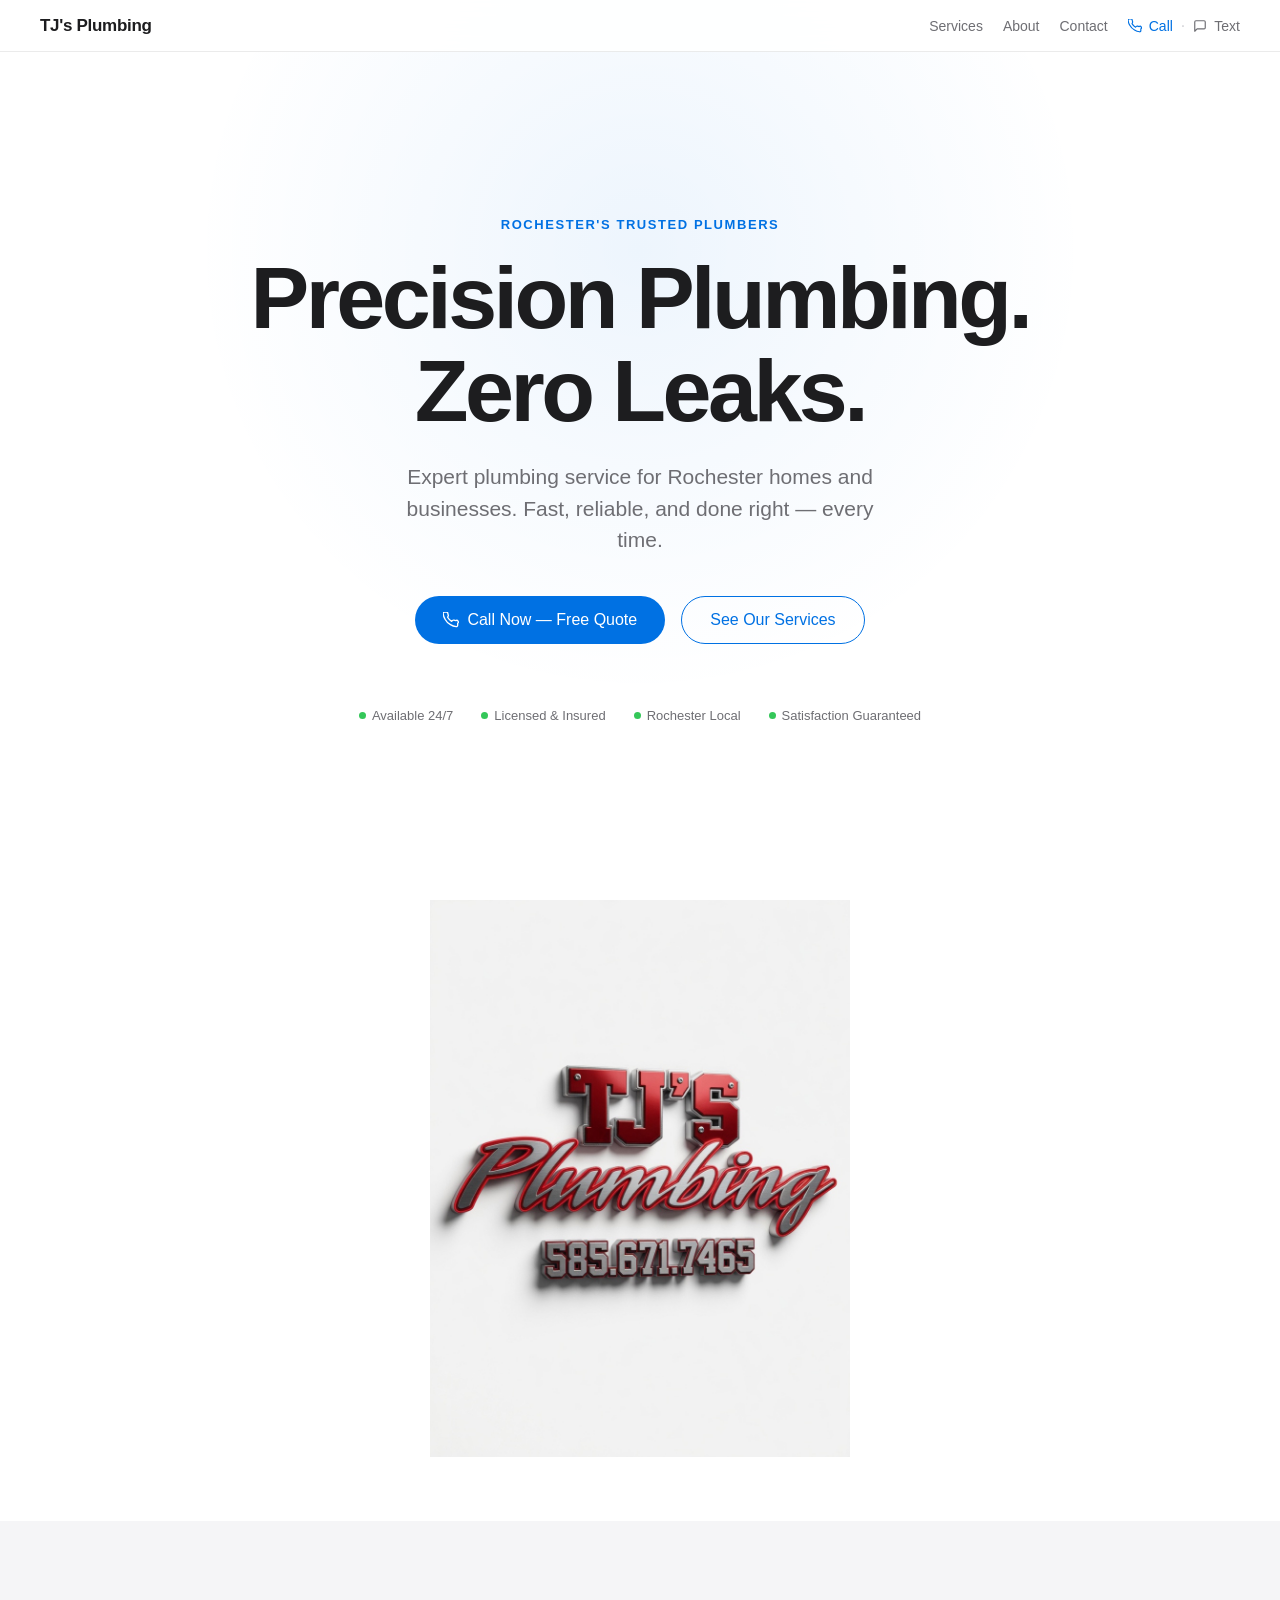
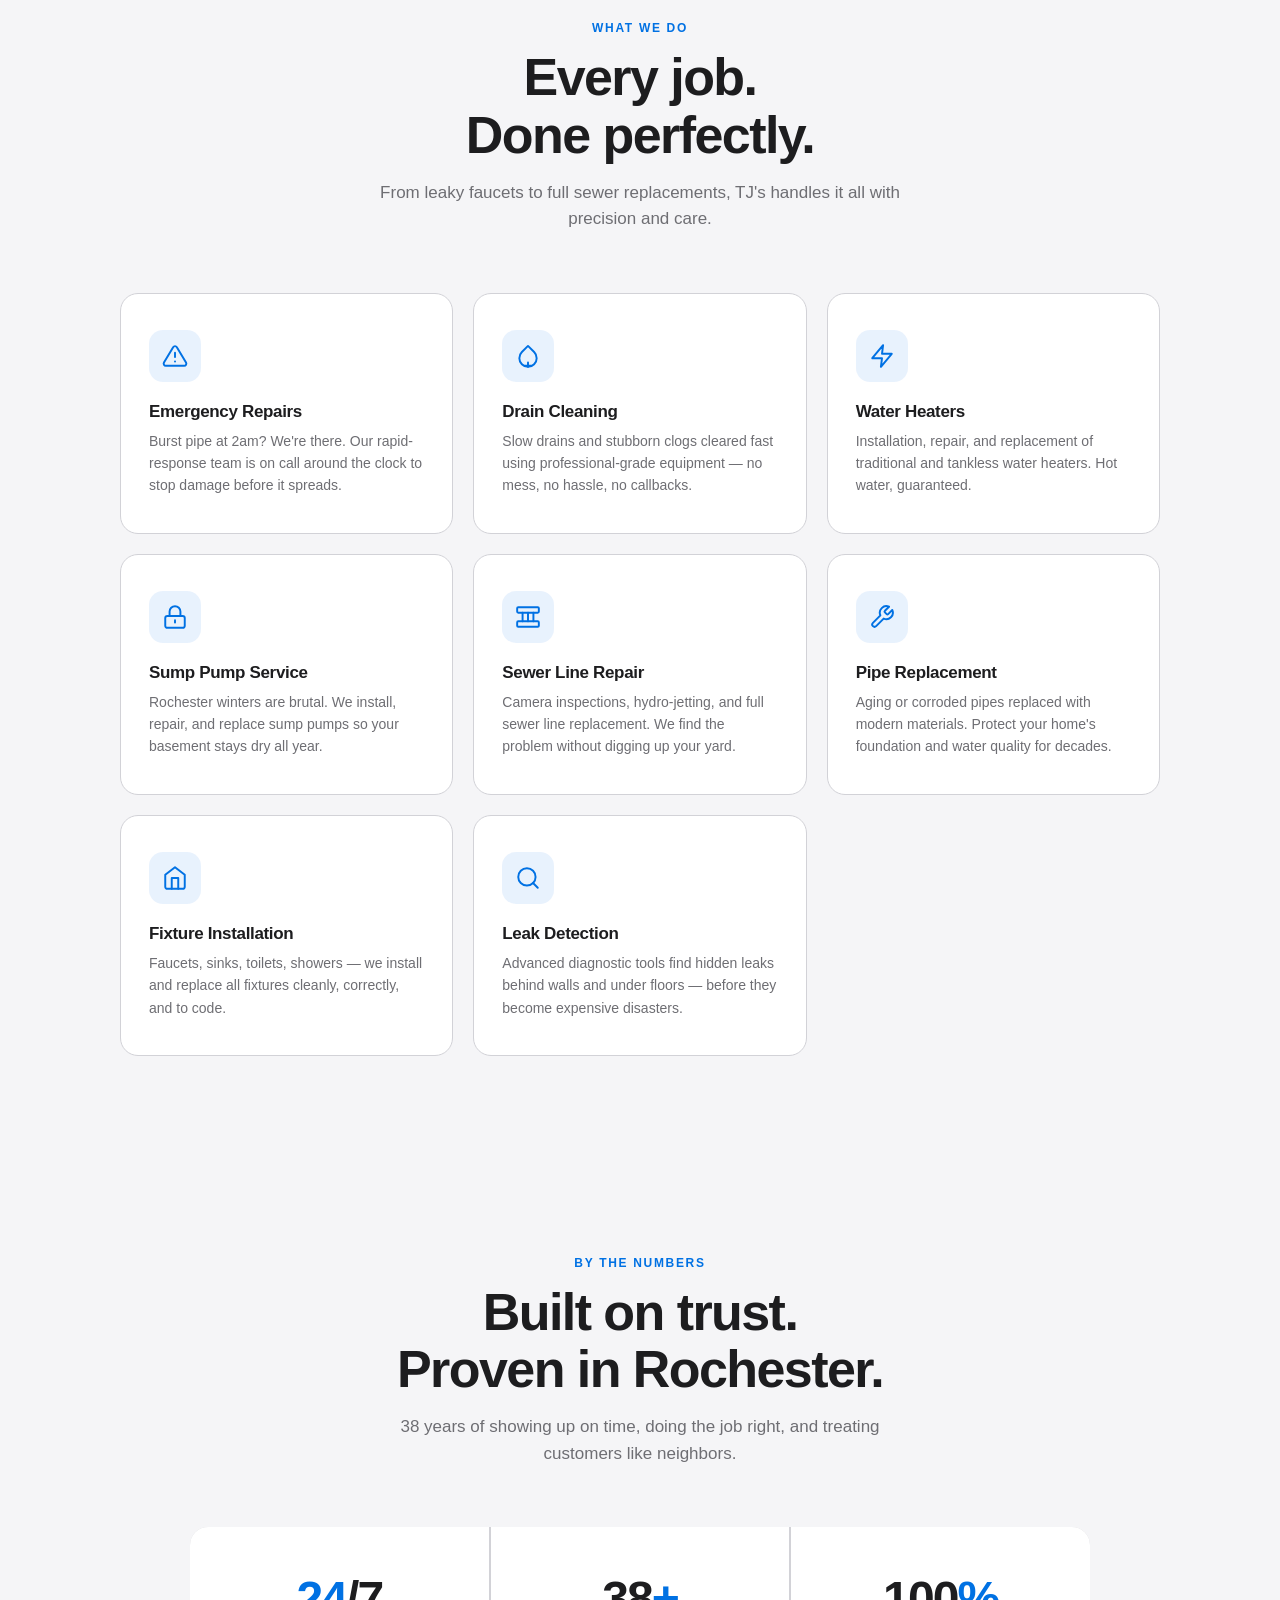
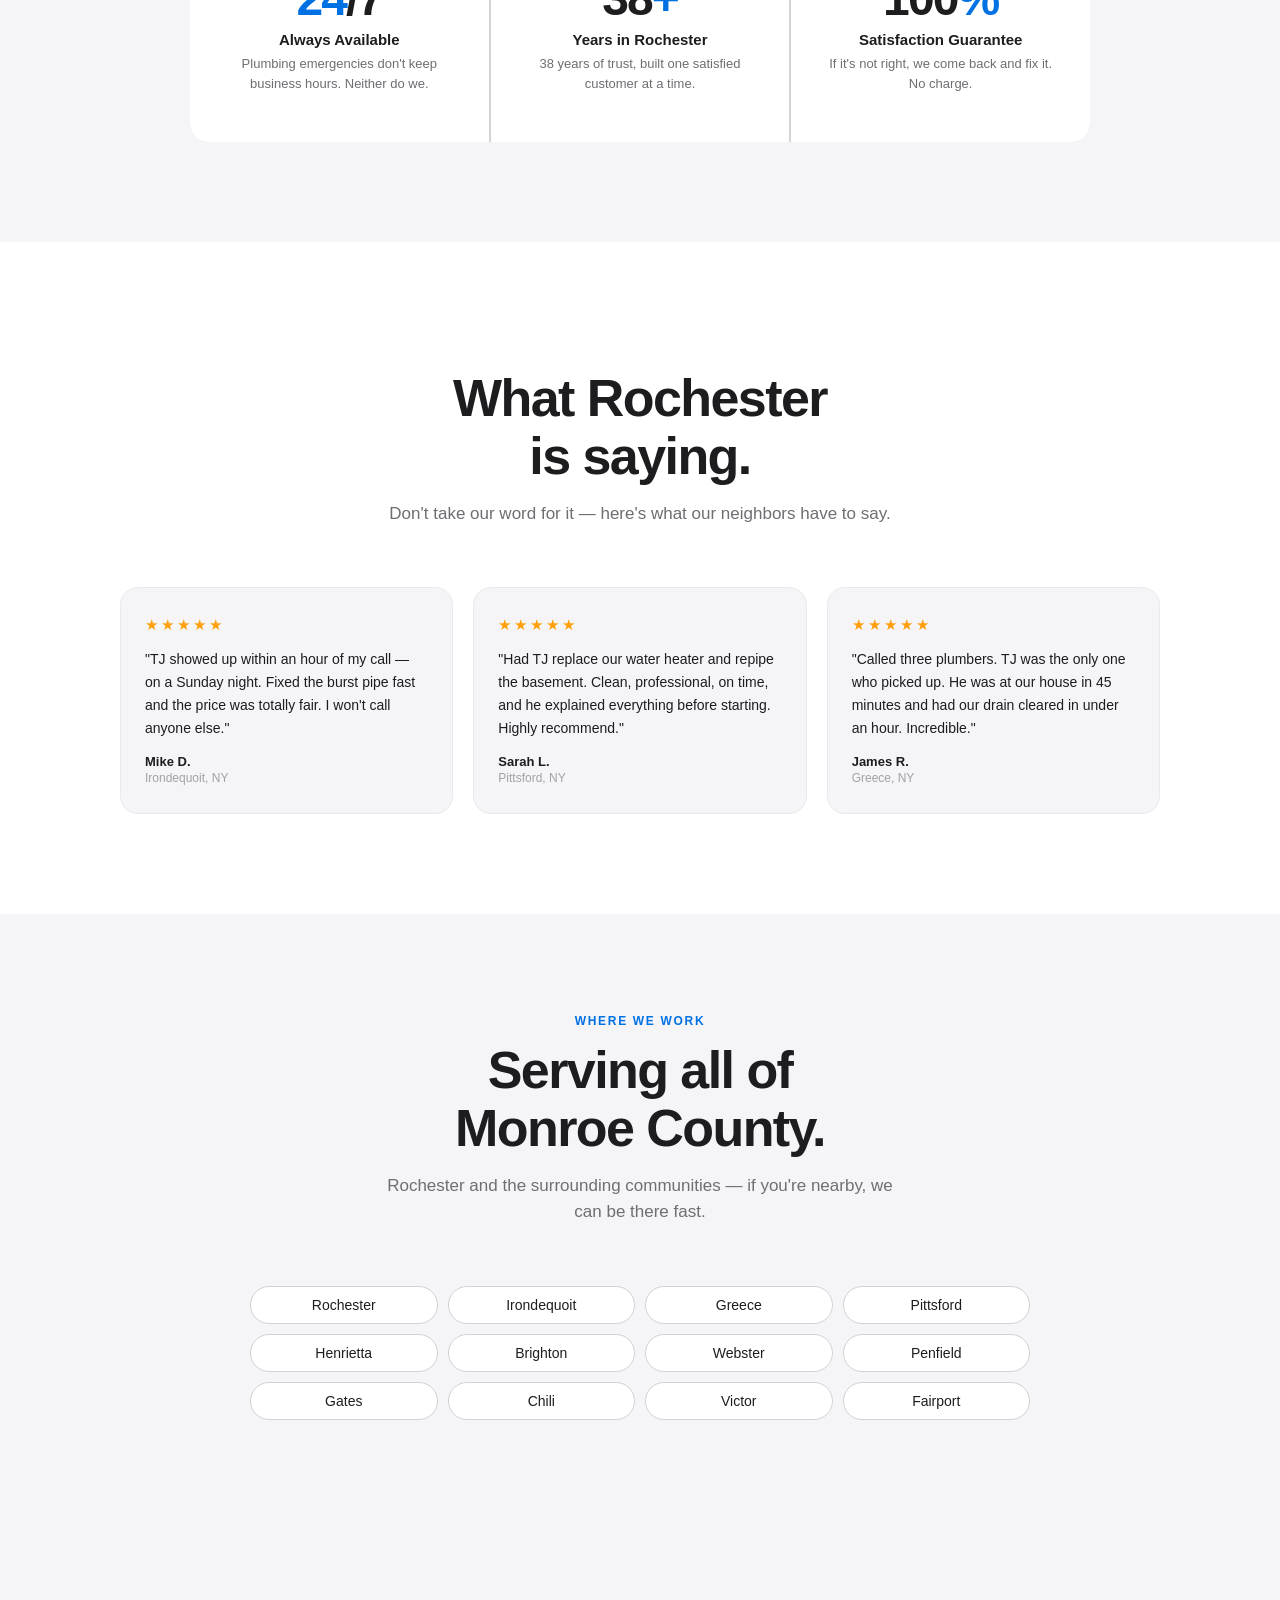
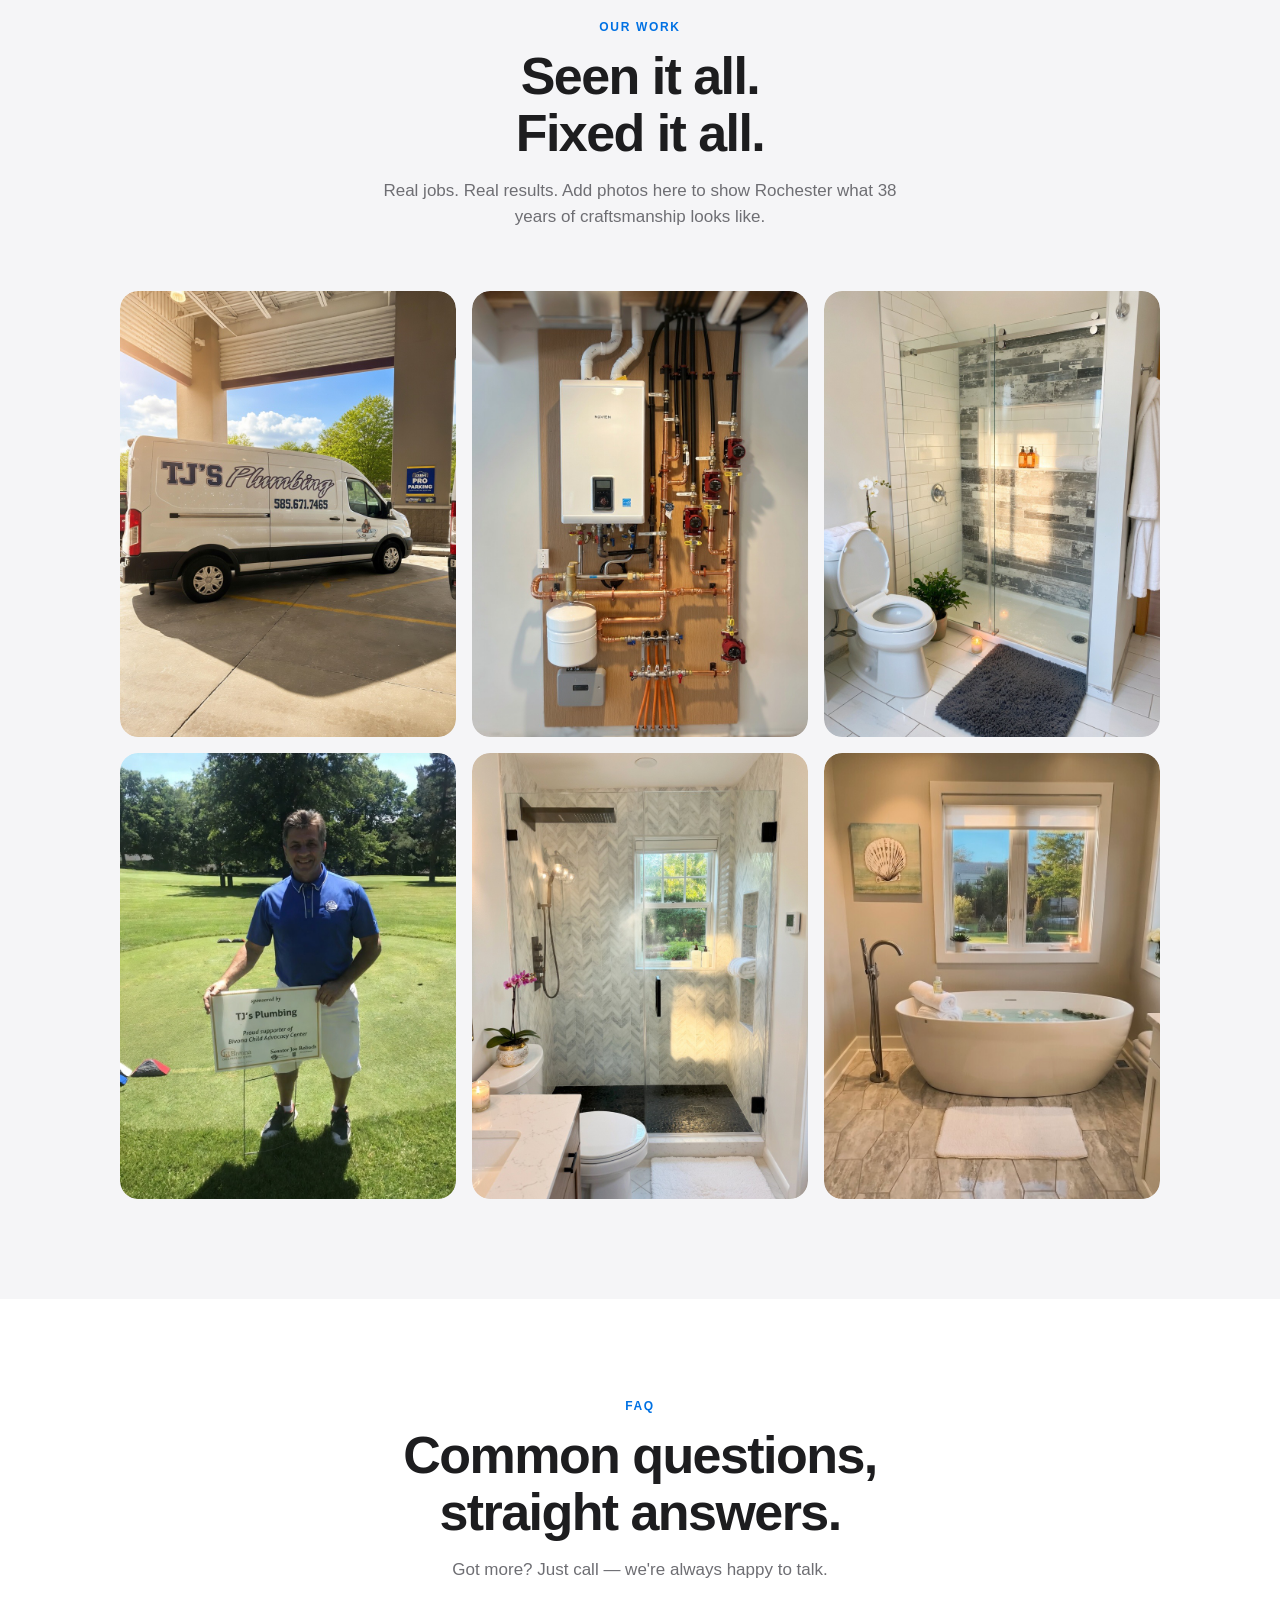
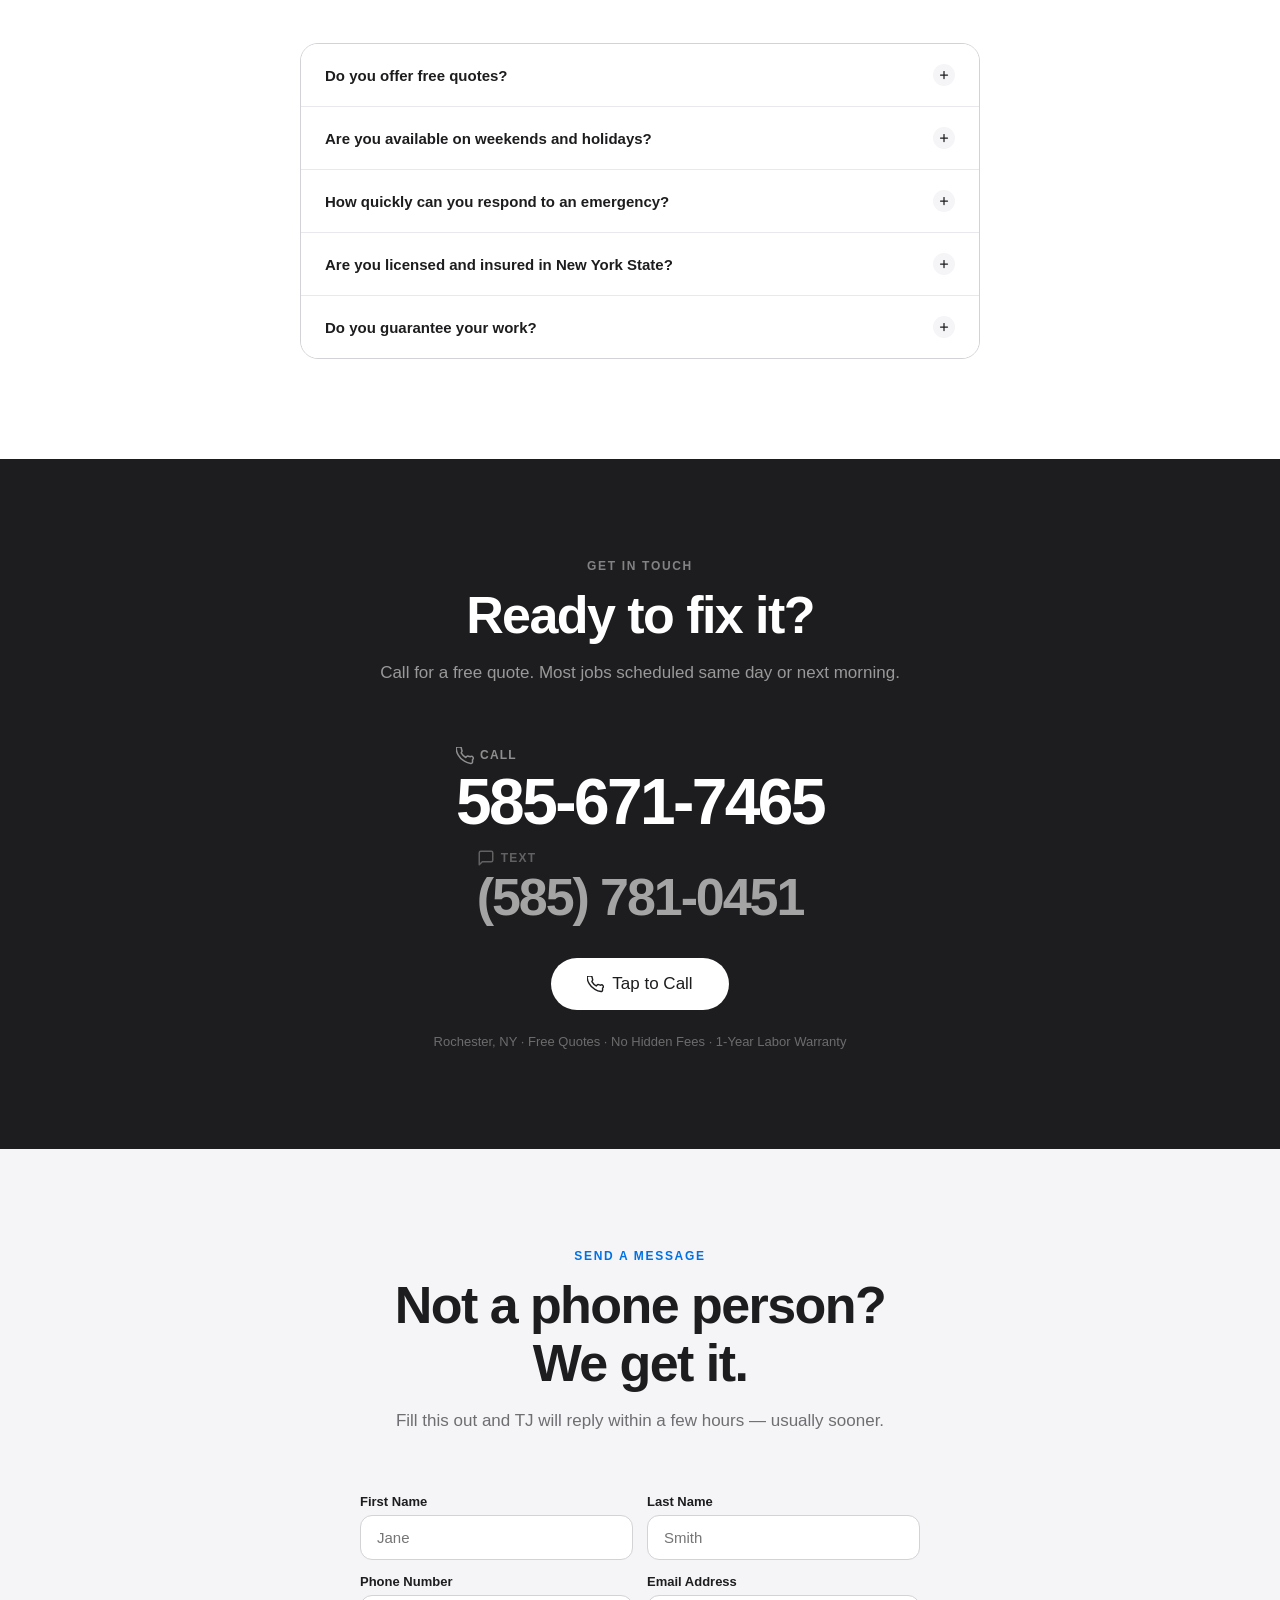
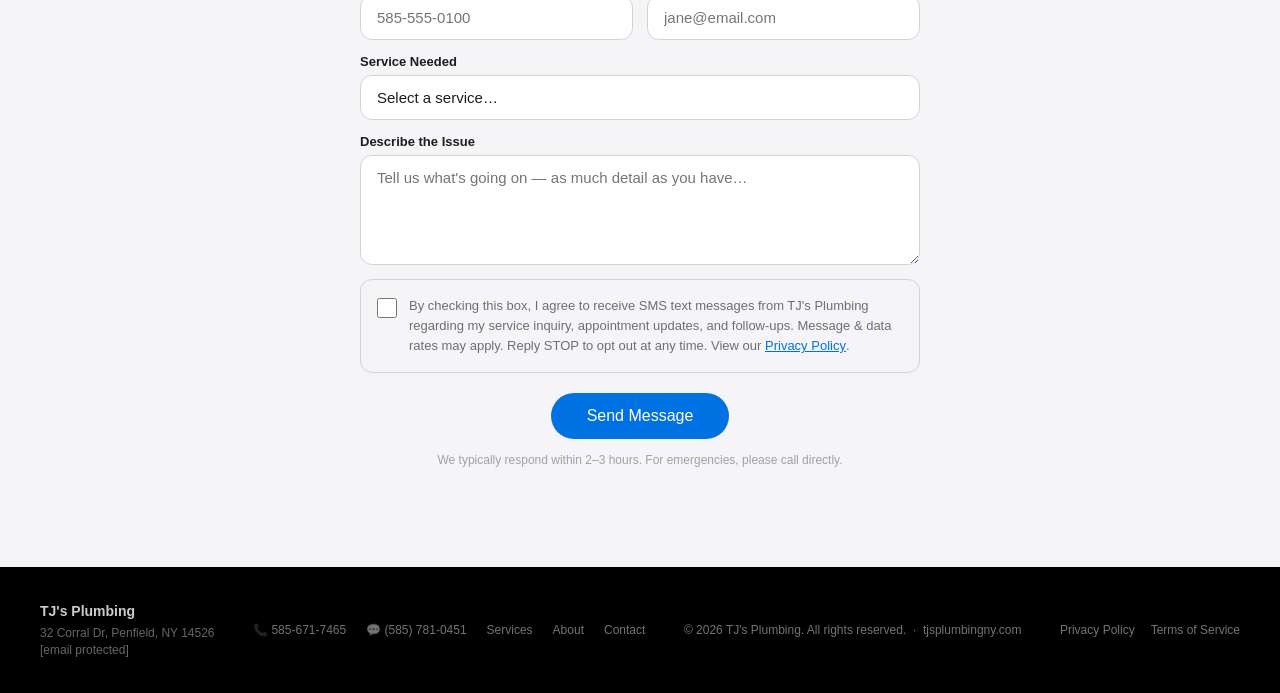
==== index.html @ 74361e55 "Add files via upload" ====
<!DOCTYPE html>
<html lang="en">
<head>
  <meta charset="UTF-8" />
  <meta name="viewport" content="width=device-width, initial-scale=1.0" />
  <meta name="description" content="TJ's Plumbing — Rochester NY's trusted local plumber. Emergency repairs, drain cleaning, water heaters, sewer lines & more. Licensed & insured. Call 585-671-7465." />
  <meta name="robots" content="index, follow" />
  <meta property="og:title" content="TJ's Plumbing — Rochester, NY" />
  <meta property="og:description" content="Rochester's trusted local plumber. 24/7 emergency service. Licensed & insured. Free quotes. Call 585-671-7465." />
  <meta property="og:url" content="https://tjsplumbingny.com" />
  <meta property="og:type" content="website" />
  <link rel="canonical" href="https://tjsplumbingny.com" />
  <meta property="og:locale" content="en_US" />
  <title>TJ's Plumbing | Rochester, NY | tjsplumbingny.com</title>
  <style>
    :root {
      --white: #ffffff;
      --off-white: #f5f5f7;
      --charcoal: #1d1d1f;
      --mid: #6e6e73;
      --light: #a1a1a6;
      --accent: #0071e3;
      --accent-hover: #0077ed;
      --green: #34c759;
      --border: #d2d2d7;
      --border-light: #e8e8ed;
      --radius: 18px;
      --radius-sm: 12px;
      --font: -apple-system, BlinkMacSystemFont, 'SF Pro Display', 'Segoe UI', sans-serif;
      --shadow-lg: 0 24px 64px rgba(0,0,0,0.13);
    }

    *, *::before, *::after { box-sizing: border-box; margin: 0; padding: 0; }
    html { scroll-behavior: smooth; }
    body {
      font-family: var(--font);
      background: var(--white);
      color: var(--charcoal);
      -webkit-font-smoothing: antialiased;
      overflow-x: hidden;
    }
    a { color: inherit; }

    /* ── SKIP LINK ── */
    .skip-link {
      position: absolute;
      top: -100px; left: 16px;
      background: var(--accent); color: #fff;
      padding: 10px 18px; border-radius: 8px;
      font-size: 14px; font-weight: 600;
      z-index: 9999; text-decoration: none;
      transition: top 0.2s;
    }
    .skip-link:focus { top: 16px; }

    /* ── NAV ── */
    nav {
      position: fixed; top: 0; left: 0; right: 0; z-index: 100;
      display: flex; align-items: center; justify-content: space-between;
      padding: 0 40px; height: 52px;
      background: rgba(255,255,255,0.88);
      backdrop-filter: saturate(180%) blur(20px);
      -webkit-backdrop-filter: saturate(180%) blur(20px);
      border-bottom: 1px solid rgba(0,0,0,0.08);
    }
    .nav-logo { font-size: 17px; font-weight: 600; letter-spacing: -0.3px; color: var(--charcoal); text-decoration: none; }
    .nav-right { display: flex; align-items: center; gap: 20px; }
    .nav-link { font-size: 14px; color: var(--mid); text-decoration: none; transition: color 0.2s; }
    .nav-link:hover { color: var(--charcoal); }
    .nav-cta { display: inline-flex; align-items: center; gap: 7px; font-size: 14px; font-weight: 500; color: var(--accent); text-decoration: none; transition: opacity 0.2s; }
    .nav-cta:hover { opacity: 0.75; }
    .nav-cta svg { width: 14px; height: 14px; flex-shrink: 0; }
    .nav-phones { display: flex; align-items: center; gap: 8px; }
    .nav-divider { color: var(--border); font-size: 16px; }
    .nav-sms { color: var(--mid); }
    .nav-sms:hover { color: var(--charcoal); opacity: 1; }

    /* ── HERO ── */
    .hero {
      min-height: 100vh;
      display: flex; flex-direction: column; align-items: center; justify-content: center;
      text-align: center; padding: 120px 24px 80px;
      background: #ffffff; position: relative; overflow: hidden;
    }
    .hero::before {
      content: ''; position: absolute; top: -200px; left: 50%;
      transform: translateX(-50%); width: 900px; height: 900px;
      background: radial-gradient(ellipse at center, rgba(0,113,227,0.07) 0%, transparent 70%);
      pointer-events: none; z-index: 0;
    }
    .hero > * { position: relative; z-index: 1; }
    .hero-eyebrow {
      font-size: 13px; font-weight: 600; letter-spacing: 0.12em; text-transform: uppercase;
      color: var(--accent); margin-bottom: 20px;
      opacity: 0; transform: translateY(20px); animation: fadeUp 0.7s ease 0.1s forwards;
    }
    .hero-headline {
      font-size: clamp(44px, 7vw, 88px); font-weight: 700; line-height: 1.05;
      letter-spacing: -0.04em; color: var(--charcoal); max-width: 800px; margin-bottom: 24px;
      opacity: 0; transform: translateY(24px); animation: fadeUp 0.75s ease 0.2s forwards;
    }
    .hero-sub {
      font-size: clamp(17px, 2.2vw, 21px); font-weight: 400; color: var(--mid);
      line-height: 1.5; max-width: 480px; margin-bottom: 40px;
      opacity: 0; transform: translateY(24px); animation: fadeUp 0.75s ease 0.35s forwards;
    }
    .hero-actions {
      display: flex; gap: 16px; flex-wrap: wrap; justify-content: center;
      opacity: 0; transform: translateY(24px); animation: fadeUp 0.75s ease 0.48s forwards;
    }

    /* ── BUTTONS ── */
    .btn-primary {
      display: inline-flex; align-items: center; gap: 8px;
      padding: 14px 28px; background: var(--accent); color: #fff;
      font-size: 16px; font-weight: 500; border-radius: 980px;
      text-decoration: none; transition: background 0.2s, transform 0.15s;
    }
    .btn-primary:hover { background: var(--accent-hover); transform: scale(1.02); }
    .btn-primary:focus-visible { outline: 3px solid var(--accent); outline-offset: 3px; }
    .btn-secondary {
      display: inline-flex; align-items: center; gap: 6px;
      padding: 14px 28px; background: transparent; color: var(--accent);
      font-size: 16px; font-weight: 500; border-radius: 980px;
      border: 1.5px solid var(--accent); text-decoration: none;
      transition: background 0.2s, transform 0.15s;
    }
    .btn-secondary:hover { background: rgba(0,113,227,0.06); transform: scale(1.02); }

    .hero-badges {
      margin-top: 64px; display: flex; align-items: center; gap: 28px;
      flex-wrap: wrap; justify-content: center;
      opacity: 0; animation: fadeUp 0.75s ease 0.65s forwards;
    }
    .hero-badges span { font-size: 13px; color: var(--mid); display: inline-flex; align-items: center; gap: 6px; }
    .dot { display: inline-block; width: 7px; height: 7px; background: var(--green); border-radius: 50%; flex-shrink: 0; }

    /* ── SECTION SHARED ── */
    section { padding: 100px 24px; }
    .section-eyebrow { font-size: 12px; font-weight: 600; letter-spacing: 0.14em; text-transform: uppercase; color: var(--accent); text-align: center; margin-bottom: 14px; }
    .section-title { font-size: clamp(32px, 4.5vw, 52px); font-weight: 700; letter-spacing: -0.03em; text-align: center; color: var(--charcoal); line-height: 1.1; margin-bottom: 16px; }
    .section-sub { font-size: 17px; color: var(--mid); text-align: center; max-width: 520px; margin: 0 auto 60px; line-height: 1.55; }

    /* ── LOGO SECTION ── */
    .logo-section { background:#fff; text-align:center; padding:0 24px 60px; }
    .hero-logo { width:420px; max-width:85vw; height:auto; display:inline-block; }

    /* ── SERVICES ── */
    .services { background: var(--off-white); }
    .services-grid {
      display: grid; grid-template-columns: repeat(3, 1fr);
      gap: 20px; max-width: 1040px; margin: 0 auto;
    }
    .service-card {
      background: var(--white); border-radius: var(--radius);
      padding: 36px 28px; border: 1px solid var(--border);
      transition: box-shadow 0.3s, transform 0.3s;
    }
    .service-card:hover { box-shadow: var(--shadow-lg); transform: translateY(-4px); }
    .service-icon {
      width: 52px; height: 52px; background: rgba(0,113,227,0.09);
      border-radius: 14px; display: flex; align-items: center; justify-content: center;
      margin-bottom: 20px;
    }
    .service-icon svg { width: 26px; height: 26px; color: var(--accent); }
    .service-card h3 { font-size: 17px; font-weight: 600; letter-spacing: -0.02em; margin-bottom: 8px; color: var(--charcoal); }
    .service-card p { font-size: 14px; color: var(--mid); line-height: 1.6; }

    /* ── ABOUT ── */
    .about { background: var(--white); }
    .about-inner { max-width: 900px; margin: 0 auto; display: grid; grid-template-columns: 1fr 1fr; gap: 60px; align-items: center; }
    .about-visual {
      background: var(--off-white); border-radius: var(--radius);
      aspect-ratio: 4/3; display: flex; flex-direction: column;
      align-items: center; justify-content: center; gap: 12px;
      border: 1px solid var(--border);
    }
    .about-visual svg { width: 52px; height: 52px; color: var(--accent); opacity: 0.5; }
    .about-visual span { font-size: 13px; color: var(--light); }
    .about-text .section-title,
    .about-text .section-sub { text-align: left; }
    .about-text .section-sub { margin: 0 0 24px; }
    .about-rows { display: flex; flex-direction: column; gap: 12px; }
    .about-row { display: flex; align-items: flex-start; gap: 10px; font-size: 14px; color: var(--mid); line-height: 1.5; }
    .about-row svg { width: 16px; height: 16px; color: var(--accent); flex-shrink: 0; margin-top: 2px; }

    /* ── TRUST ── */
    .why { background: var(--off-white); }
    .trust-grid {
      display: grid; grid-template-columns: repeat(3, 1fr);
      gap: 2px; max-width: 900px; margin: 0 auto;
      background: var(--border); border-radius: var(--radius); overflow: hidden;
    }
    .trust-item { background: var(--white); padding: 48px 36px; text-align: center; transition: background 0.2s; }
    .trust-item:hover { background: rgba(0,113,227,0.03); }
    .trust-num { font-size: 48px; font-weight: 700; letter-spacing: -0.04em; color: var(--charcoal); line-height: 1; margin-bottom: 8px; }
    .trust-num em { color: var(--accent); font-style: normal; }
    .trust-label { font-size: 15px; font-weight: 600; color: var(--charcoal); margin-bottom: 6px; }
    .trust-desc { font-size: 13px; color: var(--mid); line-height: 1.55; }

    /* ── REVIEWS ── */
    .reviews { background: var(--white); }
    .reviews-grid { display: grid; grid-template-columns: repeat(3, 1fr); gap: 20px; max-width: 1040px; margin: 0 auto; }
    .review-card {
      background: var(--off-white); border-radius: var(--radius);
      padding: 28px 24px; border: 1px solid var(--border-light);
      display: flex; flex-direction: column; gap: 14px;
    }
    .stars { display: flex; gap: 3px; }
    .star { color: #ff9f0a; font-size: 15px; }
    .review-text { font-size: 14px; color: var(--charcoal); line-height: 1.65; flex: 1; }
    .review-name { font-size: 13px; font-weight: 600; color: var(--charcoal); }
    .review-location { font-size: 12px; color: var(--light); margin-top: 2px; }
    .reviews-source { text-align: center; margin-top: 28px; font-size: 13px; color: var(--light); }
    .reviews-source strong { color: var(--mid); }

    /* ── AREAS ── */
    .areas { background: var(--off-white); }
    .areas-grid {
      display: grid; grid-template-columns: repeat(4, 1fr);
      gap: 10px; max-width: 780px; margin: 0 auto;
    }
    .area-chip {
      background: var(--white); border: 1px solid var(--border);
      border-radius: 980px; padding: 10px 14px;
      font-size: 14px; color: var(--charcoal); text-align: center;
      transition: border-color 0.2s, color 0.2s;
    }
    .area-chip:hover { border-color: var(--accent); color: var(--accent); }

    /* ── GALLERY ── */
    .gallery { background: var(--off-white); }
    .gallery-grid {
      display: grid;
      grid-template-columns: repeat(3, 1fr);
      gap: 16px;
      max-width: 1040px;
      margin: 0 auto;
    }
    .gallery-slot {
      border-radius: var(--radius);
      overflow: hidden;
      position: relative;
      background: var(--off-white);
    }
    .gallery-slot img {
      width: 100%;
      height: 100%;
      object-fit: cover;
      border-radius: var(--radius);
      display: block;
      transition: transform 0.4s ease;
    }
    .gallery-slot:hover img { transform: scale(1.05); }

    /* ── FAQ ── */
    .faq { background: var(--white); }
    .faq-list {
      max-width: 680px; margin: 0 auto;
      border: 1px solid var(--border); border-radius: var(--radius); overflow: hidden;
    }
    .faq-item { border-bottom: 1px solid var(--border-light); }
    .faq-item:last-child { border-bottom: none; }
    .faq-q {
      width: 100%; background: var(--white); border: none;
      padding: 20px 24px; display: flex; justify-content: space-between; align-items: center; gap: 16px;
      font-size: 15px; font-weight: 600; color: var(--charcoal);
      cursor: pointer; text-align: left; transition: background 0.15s; font-family: var(--font);
    }
    .faq-q:hover, .faq-q[aria-expanded="true"] { background: var(--off-white); }
    .faq-icon {
      width: 22px; height: 22px; background: var(--off-white); border-radius: 50%;
      display: flex; align-items: center; justify-content: center; flex-shrink: 0;
      transition: transform 0.3s, background 0.2s; color: var(--charcoal);
    }
    .faq-q[aria-expanded="true"] .faq-icon { transform: rotate(45deg); background: var(--accent); color: #fff; }
    .faq-icon svg { width: 12px; height: 12px; }
    .faq-a {
      font-size: 14px; color: var(--mid); line-height: 1.65;
      max-height: 0; overflow: hidden; padding: 0 24px;
      transition: max-height 0.35s ease, padding 0.35s ease;
    }
    .faq-a.open { max-height: 160px; padding: 0 24px 20px; }

    /* ── CTA BAND ── */
    .cta-band { background: var(--charcoal); color: var(--white); text-align: center; padding: 100px 24px; }
    .cta-band .section-title { color: var(--white); }
    .cta-band .section-sub { color: rgba(255,255,255,0.55); }
    .phone-display {
      display: block; font-size: clamp(36px, 6vw, 64px); font-weight: 700;
      letter-spacing: -0.04em; color: var(--white); text-decoration: none;
      transition: color 0.2s; line-height: 1.1;
    }
    .phone-display:hover { color: var(--accent); }
    .phone-display:focus-visible { outline: 3px solid var(--accent); border-radius: 8px; }
    .cta-phones { display: flex; flex-direction: column; align-items: center; gap: 12px; margin-bottom: 32px; }
    .phone-sms { font-size: clamp(28px, 4.5vw, 52px); color: rgba(255,255,255,0.6); }
    .phone-sms:hover { color: var(--accent); }
    .phone-label { display: flex; align-items: center; gap: 6px; font-size: 12px; font-weight: 600; letter-spacing: 0.1em; text-transform: uppercase; opacity: 0.5; margin-bottom: 2px; }
    .cta-actions { display: flex; justify-content: center; margin-bottom: 24px; }
    .btn-light {
      display: inline-flex; align-items: center; gap: 8px;
      padding: 16px 36px; background: var(--white); color: var(--charcoal);
      font-size: 17px; font-weight: 500; border-radius: 980px; text-decoration: none;
      transition: background 0.2s, transform 0.15s;
    }
    .btn-light:hover { background: var(--off-white); transform: scale(1.02); }
    .cta-note { font-size: 13px; color: rgba(255,255,255,0.35); }

    /* ── CONTACT FORM ── */
    .contact { background: var(--off-white); }
    .contact-inner { max-width: 560px; margin: 0 auto; }
    .form-grid { display: grid; grid-template-columns: 1fr 1fr; gap: 14px; margin-bottom: 14px; }
    .form-field { display: flex; flex-direction: column; gap: 6px; }
    .form-field.full { grid-column: 1 / -1; }
    .form-field label { font-size: 13px; font-weight: 600; color: var(--charcoal); }
    .form-field input,
    .form-field textarea,
    .form-field select {
      padding: 13px 16px; background: var(--white);
      border: 1.5px solid var(--border); border-radius: var(--radius-sm);
      font-size: 15px; color: var(--charcoal); font-family: var(--font);
      outline: none; transition: border-color 0.2s, box-shadow 0.2s; -webkit-appearance: none;
    }
    .form-field input:focus,
    .form-field textarea:focus,
    .form-field select:focus { border-color: var(--accent); box-shadow: 0 0 0 3px rgba(0,113,227,0.15); }
    .form-field textarea { resize: vertical; min-height: 110px; }
    .form-submit { display: flex; justify-content: center; margin-top: 20px; }
    .form-submit .btn-primary { border: none; cursor: pointer; font-family: var(--font); font-size: 16px; padding: 14px 36px; }
    .form-note { font-size: 12px; color: var(--light); text-align: center; margin-top: 14px; }

    /* ── FOOTER ── */
    footer {
      background: #000; color: rgba(255,255,255,0.45);
      padding: 36px 40px; display: flex; align-items: center;
      justify-content: space-between; flex-wrap: wrap; gap: 12px; font-size: 12px;
    }
    footer a { color: rgba(255,255,255,0.45); text-decoration: none; transition: color 0.2s; }
    footer a:hover { color: var(--white); }
    .footer-brand { font-size: 14px; font-weight: 600; color: rgba(255,255,255,0.8); display: block; margin-bottom: 4px; }
    .footer-brand-block { display: flex; flex-direction: column; gap: 3px; }
    .footer-addr { font-size: 12px; color: rgba(255,255,255,0.4); text-decoration: none; }
    .footer-addr:hover { color: rgba(255,255,255,0.7); }
    .footer-links { display: flex; gap: 20px; }


    /* ── LEGAL MODALS ── */
    .modal-overlay {
      display: none;
      position: fixed;
      inset: 0;
      background: rgba(0,0,0,0.5);
      z-index: 999;
      align-items: center;
      justify-content: center;
      padding: 24px;
    }
    .modal-overlay.open { display: flex; }
    .modal-box {
      background: var(--white);
      border-radius: var(--radius);
      max-width: 680px;
      width: 100%;
      max-height: 80vh;
      overflow-y: auto;
      padding: 48px 40px;
      position: relative;
    }
    .modal-box h2 { font-size: 24px; font-weight: 700; margin-bottom: 8px; color: var(--charcoal); letter-spacing: -0.02em; }
    .modal-box .modal-date { font-size: 13px; color: var(--light); margin-bottom: 28px; }
    .modal-box h3 { font-size: 16px; font-weight: 600; margin: 24px 0 8px; color: var(--charcoal); }
    .modal-box p, .modal-box li { font-size: 14px; color: var(--mid); line-height: 1.7; margin-bottom: 8px; }
    .modal-box ul { padding-left: 20px; }
    .modal-close {
      position: absolute;
      top: 20px; right: 24px;
      background: var(--off-white);
      border: none; border-radius: 50%;
      width: 32px; height: 32px;
      cursor: pointer;
      font-size: 18px;
      color: var(--mid);
      display: flex; align-items: center; justify-content: center;
      transition: background 0.2s;
    }
    .modal-close:hover { background: var(--border); }
    .footer-legal { display: flex; gap: 16px; }
    .footer-legal button {
      background: none; border: none;
      color: rgba(255,255,255,0.45);
      font-size: 12px; cursor: pointer;
      font-family: var(--font);
      transition: color 0.2s;
      padding: 0;
    }
    .footer-legal button:hover { color: var(--white); }

    /* ── LIGHTBOX ── */
    .lightbox {
      display: none;
      position: fixed;
      inset: 0;
      background: rgba(0,0,0,0.95);
      z-index: 1000;
      align-items: center;
      justify-content: center;
    }
    .lightbox.open { display: flex; }
    .lightbox img {
      max-width: 96vw;
      max-height: 92vh;
      width: auto;
      height: auto;
      object-fit: contain;
      border-radius: 8px;
      animation: lbIn 0.2s ease;
      display: block;
    }
    .lightbox-close {
      position: fixed;
      top: 16px;
      right: 16px;
      width: 52px;
      height: 52px;
      background: rgba(255,255,255,0.2);
      border: 2px solid rgba(255,255,255,0.4);
      border-radius: 50%;
      color: #fff;
      font-size: 26px;
      font-weight: 300;
      cursor: pointer;
      display: flex;
      align-items: center;
      justify-content: center;
      transition: background 0.2s, border-color 0.2s;
      z-index: 1001;
      line-height: 1;
    }
    .lightbox-close:hover { background: rgba(255,255,255,0.35); border-color: #fff; }
    .gallery-slot { cursor: pointer; }
    @keyframes lbIn { from { opacity:0; transform: scale(0.93); } to { opacity:1; transform: scale(1); } }

    /* ── SCROLL REVEAL ── */
    .reveal { opacity: 0; transform: translateY(28px); transition: opacity 0.7s ease, transform 0.7s ease; }
    .reveal.visible { opacity: 1; transform: translateY(0); }

    @keyframes fadeUp { to { opacity: 1; transform: translateY(0); } }

    /* ── REDUCED MOTION ── */
    @media (prefers-reduced-motion: reduce) {
      *, *::before, *::after { animation-duration: 0.01ms !important; transition-duration: 0.01ms !important; }
      .reveal { opacity: 1; transform: none; }
      html { scroll-behavior: auto; }
    }

    /* ── TABLET ── */
    @media (max-width: 900px) {
      .services-grid { grid-template-columns: repeat(2, 1fr); }
      .gallery-grid { grid-template-columns: repeat(2, 1fr); }
      .reviews-grid { grid-template-columns: repeat(2, 1fr); }
      .trust-grid { grid-template-columns: 1fr; }
      .areas-grid { grid-template-columns: repeat(3, 1fr); }
      .about-inner { grid-template-columns: 1fr; gap: 36px; }
      .about-text .section-title,
      .about-text .section-sub { text-align: center; }
      .about-text .section-sub { margin: 0 auto 24px; }
      .nav-link { display: none; }
    }

    /* ── MOBILE ── */
    @media (max-width: 600px) {
      nav { padding: 0 20px; }
      .hero-logo { width: 300px; }
      section { padding: 72px 20px; }
      .services-grid { grid-template-columns: 1fr; }
      .gallery-grid { grid-template-columns: 1fr; }
      .reviews-grid { grid-template-columns: 1fr; }
      .areas-grid { grid-template-columns: repeat(2, 1fr); }
      .form-grid { grid-template-columns: 1fr; }
      .hero-badges { gap: 12px; }
      footer { flex-direction: column; text-align: center; padding: 28px 20px; }
      .footer-links { justify-content: center; }
    }
  </style>
</head>
<body>

  <a class="skip-link" href="#main">Skip to main content</a>

  <!-- NAV -->
  <nav role="navigation" aria-label="Main navigation">
    <a class="nav-logo" href="#" aria-label="TJ's Plumbing — Home">TJ's Plumbing</a>
    <div class="nav-right">
      <a class="nav-link" href="#services">Services</a>
      <a class="nav-link" href="#about">About</a>
      <a class="nav-link" href="#contact">Contact</a>
      <div class="nav-phones">
        <a class="nav-cta" href="tel:5856717465" aria-label="Call TJ's Plumbing at 585-671-7465">
          <svg viewBox="0 0 24 24" fill="none" stroke="currentColor" stroke-width="2" stroke-linecap="round" stroke-linejoin="round" aria-hidden="true"><path d="M22 16.92v3a2 2 0 01-2.18 2 19.79 19.79 0 01-8.63-3.07A19.5 19.5 0 013.07 10.8 19.79 19.79 0 01.22 2.18 2 2 0 012.18 0h3a2 2 0 012 1.72c.127.96.361 1.903.7 2.81a2 2 0 01-.45 2.11L6.91 7.91a16 16 0 006.09 6.09l1.28-1.28a2 2 0 012.11-.45c.907.339 1.85.573 2.81.7A2 2 0 0122 16.92z"/></svg>
          Call
        </a>
        <span class="nav-divider" aria-hidden="true">·</span>
        <a class="nav-cta nav-sms" href="sms:5857810451" aria-label="Text TJ's Plumbing at 585-781-0451">
          <svg viewBox="0 0 24 24" fill="none" stroke="currentColor" stroke-width="2" stroke-linecap="round" stroke-linejoin="round" aria-hidden="true"><path d="M21 15a2 2 0 01-2 2H7l-4 4V5a2 2 0 012-2h14a2 2 0 012 2z"/></svg>
          Text
        </a>
      </div>
    </div>
  </nav>

  <main id="main">

  <!-- HERO -->
  <section class="hero" aria-label="Hero">
    <p class="hero-eyebrow">Rochester's Trusted Plumbers</p>
    <h1 class="hero-headline">Precision Plumbing.<br>Zero Leaks.</h1>
    <p class="hero-sub">Expert plumbing service for Rochester homes and businesses. Fast, reliable, and done right — every time.</p>
    <div class="hero-actions">
      <a class="btn-primary" href="tel:5856717465" aria-label="Call TJ's Plumbing now — free quote">
        <svg width="16" height="16" viewBox="0 0 24 24" fill="none" stroke="currentColor" stroke-width="2" stroke-linecap="round" stroke-linejoin="round" aria-hidden="true"><path d="M22 16.92v3a2 2 0 01-2.18 2 19.79 19.79 0 01-8.63-3.07A19.5 19.5 0 013.07 10.8 19.79 19.79 0 01.22 2.18 2 2 0 012.18 0h3a2 2 0 012 1.72c.127.96.361 1.903.7 2.81a2 2 0 01-.45 2.11L6.91 7.91a16 16 0 006.09 6.09l1.28-1.28a2 2 0 012.11-.45c.907.339 1.85.573 2.81.7A2 2 0 0122 16.92z"/></svg>
        Call Now — Free Quote
      </a>
      <a class="btn-secondary" href="#services">See Our Services</a>
    </div>
    <div class="hero-badges" aria-label="Key credentials">
      <span><span class="dot" aria-hidden="true"></span>Available 24/7</span>
      <span><span class="dot" aria-hidden="true"></span>Licensed &amp; Insured</span>
      <span><span class="dot" aria-hidden="true"></span>Rochester Local</span>
      <span><span class="dot" aria-hidden="true"></span>Satisfaction Guaranteed</span>
    </div>
  </section>

  <!-- LOGO SECTION -->
  <div class="logo-section">
    <img src="tjs-logo.jpg" alt="TJ's Plumbing" class="hero-logo" />
  </div>

  <!-- SERVICES -->
  <section class="services" id="services" aria-labelledby="services-h">
    <p class="section-eyebrow reveal">What We Do</p>
    <h2 class="section-title reveal" id="services-h">Every job.<br>Done perfectly.</h2>
    <p class="section-sub reveal">From leaky faucets to full sewer replacements, TJ's handles it all with precision and care.</p>
    <div class="services-grid">

      <div class="service-card reveal">
        <div class="service-icon" aria-hidden="true">
          <svg viewBox="0 0 24 24" fill="none" stroke="currentColor" stroke-width="1.8" stroke-linecap="round" stroke-linejoin="round"><path d="M10.29 3.86L1.82 18a2 2 0 001.71 3h16.94a2 2 0 001.71-3L13.71 3.86a2 2 0 00-3.42 0z"/><line x1="12" y1="9" x2="12" y2="13"/><line x1="12" y1="17" x2="12.01" y2="17"/></svg>
        </div>
        <h3>Emergency Repairs</h3>
        <p>Burst pipe at 2am? We're there. Our rapid-response team is on call around the clock to stop damage before it spreads.</p>
      </div>

      <!-- FIXED: was a clock SVG — now uses a correct water-drop/drain icon -->
      <div class="service-card reveal">
        <div class="service-icon" aria-hidden="true">
          <svg viewBox="0 0 24 24" fill="none" stroke="currentColor" stroke-width="1.8" stroke-linecap="round" stroke-linejoin="round"><path d="M12 2.69l5.66 5.66a8 8 0 11-11.31 0z"/><line x1="12" y1="18" x2="12" y2="22"/><line x1="9" y1="21" x2="15" y2="21"/></svg>
        </div>
        <h3>Drain Cleaning</h3>
        <p>Slow drains and stubborn clogs cleared fast using professional-grade equipment — no mess, no hassle, no callbacks.</p>
      </div>

      <div class="service-card reveal">
        <div class="service-icon" aria-hidden="true">
          <svg viewBox="0 0 24 24" fill="none" stroke="currentColor" stroke-width="1.8" stroke-linecap="round" stroke-linejoin="round"><path d="M13 2L3 14h9l-1 8 10-12h-9l1-8z"/></svg>
        </div>
        <h3>Water Heaters</h3>
        <p>Installation, repair, and replacement of traditional and tankless water heaters. Hot water, guaranteed.</p>
      </div>

      <!-- NEW: Sump Pump -->
      <div class="service-card reveal">
        <div class="service-icon" aria-hidden="true">
          <svg viewBox="0 0 24 24" fill="none" stroke="currentColor" stroke-width="1.8" stroke-linecap="round" stroke-linejoin="round"><rect x="3" y="11" width="18" height="11" rx="2"/><path d="M7 11V7a5 5 0 0110 0v4"/><line x1="12" y1="15" x2="12" y2="17"/></svg>
        </div>
        <h3>Sump Pump Service</h3>
        <p>Rochester winters are brutal. We install, repair, and replace sump pumps so your basement stays dry all year.</p>
      </div>

      <!-- NEW: Sewer Lines -->
      <div class="service-card reveal">
        <div class="service-icon" aria-hidden="true">
          <svg viewBox="0 0 24 24" fill="none" stroke="currentColor" stroke-width="1.8" stroke-linecap="round" stroke-linejoin="round"><rect x="2" y="3" width="20" height="5" rx="1"/><rect x="2" y="16" width="20" height="5" rx="1"/><line x1="7" y1="8" x2="7" y2="16"/><line x1="12" y1="8" x2="12" y2="16"/><line x1="17" y1="8" x2="17" y2="16"/></svg>
        </div>
        <h3>Sewer Line Repair</h3>
        <p>Camera inspections, hydro-jetting, and full sewer line replacement. We find the problem without digging up your yard.</p>
      </div>

      <!-- FIXED: was a document/file SVG — now uses a correct wrench/pipe icon -->
      <div class="service-card reveal">
        <div class="service-icon" aria-hidden="true">
          <svg viewBox="0 0 24 24" fill="none" stroke="currentColor" stroke-width="1.8" stroke-linecap="round" stroke-linejoin="round"><path d="M14.7 6.3a1 1 0 000 1.4l1.6 1.6a1 1 0 001.4 0l3.77-3.77a6 6 0 01-7.94 7.94l-6.91 6.91a2.12 2.12 0 01-3-3l6.91-6.91a6 6 0 017.94-7.94l-3.76 3.76z"/></svg>
        </div>
        <h3>Pipe Replacement</h3>
        <p>Aging or corroded pipes replaced with modern materials. Protect your home's foundation and water quality for decades.</p>
      </div>

      <div class="service-card reveal">
        <div class="service-icon" aria-hidden="true">
          <svg viewBox="0 0 24 24" fill="none" stroke="currentColor" stroke-width="1.8" stroke-linecap="round" stroke-linejoin="round"><path d="M3 9l9-7 9 7v11a2 2 0 01-2 2H5a2 2 0 01-2-2z"/><polyline points="9 22 9 12 15 12 15 22"/></svg>
        </div>
        <h3>Fixture Installation</h3>
        <p>Faucets, sinks, toilets, showers — we install and replace all fixtures cleanly, correctly, and to code.</p>
      </div>

      <div class="service-card reveal">
        <div class="service-icon" aria-hidden="true">
          <svg viewBox="0 0 24 24" fill="none" stroke="currentColor" stroke-width="1.8" stroke-linecap="round" stroke-linejoin="round"><circle cx="11" cy="11" r="8"/><line x1="21" y1="21" x2="16.65" y2="16.65"/></svg>
        </div>
        <h3>Leak Detection</h3>
        <p>Advanced diagnostic tools find hidden leaks behind walls and under floors — before they become expensive disasters.</p>
      </div>
      </div>
    </div>
  </section>

  <!-- WHY TJ'S -->
  <section class="why" aria-labelledby="why-h">
    <p class="section-eyebrow reveal">By the Numbers</p>
    <h2 class="section-title reveal" id="why-h">Built on trust.<br>Proven in Rochester.</h2>
    <p class="section-sub reveal">38 years of showing up on time, doing the job right, and treating customers like neighbors.</p>
    <div class="trust-grid reveal">
      <div class="trust-item">
        <div class="trust-num"><em>24</em>/7</div>
        <div class="trust-label">Always Available</div>
        <div class="trust-desc">Plumbing emergencies don't keep business hours. Neither do we.</div>
      </div>
      <div class="trust-item">
        <div class="trust-num">38<em>+</em></div>
        <div class="trust-label">Years in Rochester</div>
        <div class="trust-desc">38 years of trust, built one satisfied customer at a time.</div>
      </div>
      <div class="trust-item">
        <div class="trust-num">100<em>%</em></div>
        <div class="trust-label">Satisfaction Guarantee</div>
        <div class="trust-desc">If it's not right, we come back and fix it. No charge.</div>
      </div>
    </div>
  </section>

  <!-- REVIEWS -->
  <section class="reviews" aria-labelledby="reviews-h">
    <p class="section-eyebrow reveal">Customer Reviews</p>
    <h2 class="section-title reveal" id="reviews-h">What Rochester<br>is saying.</h2>
    <p class="section-sub reveal">Don't take our word for it — here's what our neighbors have to say.</p>
    <div class="reviews-grid">
      <div class="review-card reveal">
        <div class="stars" aria-label="5 out of 5 stars"><span class="star" aria-hidden="true">★</span><span class="star" aria-hidden="true">★</span><span class="star" aria-hidden="true">★</span><span class="star" aria-hidden="true">★</span><span class="star" aria-hidden="true">★</span></div>
        <p class="review-text">"TJ showed up within an hour of my call — on a Sunday night. Fixed the burst pipe fast and the price was totally fair. I won't call anyone else."</p>
        <div><div class="review-name">Mike D.</div><div class="review-location">Irondequoit, NY</div></div>
      </div>
      <div class="review-card reveal">
        <div class="stars" aria-label="5 out of 5 stars"><span class="star" aria-hidden="true">★</span><span class="star" aria-hidden="true">★</span><span class="star" aria-hidden="true">★</span><span class="star" aria-hidden="true">★</span><span class="star" aria-hidden="true">★</span></div>
        <p class="review-text">"Had TJ replace our water heater and repipe the basement. Clean, professional, on time, and he explained everything before starting. Highly recommend."</p>
        <div><div class="review-name">Sarah L.</div><div class="review-location">Pittsford, NY</div></div>
      </div>
      <div class="review-card reveal">
        <div class="stars" aria-label="5 out of 5 stars"><span class="star" aria-hidden="true">★</span><span class="star" aria-hidden="true">★</span><span class="star" aria-hidden="true">★</span><span class="star" aria-hidden="true">★</span><span class="star" aria-hidden="true">★</span></div>
        <p class="review-text">"Called three plumbers. TJ was the only one who picked up. He was at our house in 45 minutes and had our drain cleared in under an hour. Incredible."</p>
        <div><div class="review-name">James R.</div><div class="review-location">Greece, NY</div></div>
      </div>
    </div>
    <!-- Review count placeholder — update with real numbers from Tom's GBP -->
  </section>

  <!-- SERVICE AREAS -->
  <section class="areas" aria-labelledby="areas-h">
    <p class="section-eyebrow reveal">Where We Work</p>
    <h2 class="section-title reveal" id="areas-h">Serving all of<br>Monroe County.</h2>
    <p class="section-sub reveal">Rochester and the surrounding communities — if you're nearby, we can be there fast.</p>
    <div class="areas-grid reveal">
      <div class="area-chip">Rochester</div>
      <div class="area-chip">Irondequoit</div>
      <div class="area-chip">Greece</div>
      <div class="area-chip">Pittsford</div>
      <div class="area-chip">Henrietta</div>
      <div class="area-chip">Brighton</div>
      <div class="area-chip">Webster</div>
      <div class="area-chip">Penfield</div>
      <div class="area-chip">Gates</div>
      <div class="area-chip">Chili</div>
      <div class="area-chip">Victor</div>
      <div class="area-chip">Fairport</div>
    </div>
  </section>


  <!-- PHOTO GALLERY -->
  <!-- 📸 TO ADD PHOTOS: replace each img src="" with the actual image file path or URL -->
  <!-- Recommended: 6–9 photos, JPG or WebP, ~1200px wide. Show job photos, before/after, team shots -->
  <section class="gallery" id="gallery" aria-labelledby="gallery-h">
    <p class="section-eyebrow reveal">Our Work</p>
    <h2 class="section-title reveal" id="gallery-h">Seen it all.<br>Fixed it all.</h2>
    <p class="section-sub reveal">Real jobs. Real results. Add photos here to show Rochester what 38 years of craftsmanship looks like.</p>
    <div class="gallery-grid reveal">
      <div class="gallery-slot" onclick="openLightbox('photo1.jpg')"><img src="photo1.jpg" alt="TJ's Plumbing job photo" class="gallery-img" loading="lazy" /></div>
      <div class="gallery-slot" onclick="openLightbox('photo2.jpg')"><img src="photo2.jpg" alt="TJ's Plumbing job photo" class="gallery-img" loading="lazy" /></div>
      <div class="gallery-slot" onclick="openLightbox('photo3.jpg')"><img src="photo3.jpg" alt="TJ's Plumbing job photo" class="gallery-img" loading="lazy" /></div>
      <div class="gallery-slot" onclick="openLightbox('photo4.jpg')"><img src="photo4.jpg" alt="TJ's Plumbing job photo" class="gallery-img" loading="lazy" /></div>
      <div class="gallery-slot" onclick="openLightbox('photo5.jpg')"><img src="photo5.jpg" alt="TJ's Plumbing job photo" class="gallery-img" loading="lazy" /></div>
      <div class="gallery-slot" onclick="openLightbox('photo6.jpg')"><img src="photo6.jpg" alt="TJ's Plumbing job photo" class="gallery-img" loading="lazy" /></div>
    </div>
  </section>

  <!-- FAQ -->
  <section class="faq" aria-labelledby="faq-h">
    <p class="section-eyebrow reveal">FAQ</p>
    <h2 class="section-title reveal" id="faq-h">Common questions,<br>straight answers.</h2>
    <p class="section-sub reveal">Got more? Just call — we're always happy to talk.</p>
    <div class="faq-list reveal">
      <div class="faq-item">
        <button class="faq-q" aria-expanded="false" aria-controls="faq1">Do you offer free quotes?<span class="faq-icon" aria-hidden="true"><svg viewBox="0 0 24 24" fill="none" stroke="currentColor" stroke-width="2.5" stroke-linecap="round"><line x1="12" y1="5" x2="12" y2="19"/><line x1="5" y1="12" x2="19" y2="12"/></svg></span></button>
        <div class="faq-a" id="faq1">Yes — all quotes are free, upfront, and in writing. You'll know exactly what you're paying before we lift a wrench.</div>
      </div>
      <div class="faq-item">
        <button class="faq-q" aria-expanded="false" aria-controls="faq2">Are you available on weekends and holidays?<span class="faq-icon" aria-hidden="true"><svg viewBox="0 0 24 24" fill="none" stroke="currentColor" stroke-width="2.5" stroke-linecap="round"><line x1="12" y1="5" x2="12" y2="19"/><line x1="5" y1="12" x2="19" y2="12"/></svg></span></button>
        <div class="faq-a" id="faq2">Absolutely. We're available 24/7, 365 days a year — including holidays. Emergencies don't wait, and neither do we.</div>
      </div>
      <div class="faq-item">
        <button class="faq-q" aria-expanded="false" aria-controls="faq3">How quickly can you respond to an emergency?<span class="faq-icon" aria-hidden="true"><svg viewBox="0 0 24 24" fill="none" stroke="currentColor" stroke-width="2.5" stroke-linecap="round"><line x1="12" y1="5" x2="12" y2="19"/><line x1="5" y1="12" x2="19" y2="12"/></svg></span></button>
        <div class="faq-a" id="faq3">Most emergency calls in Monroe County get a response within 45–60 minutes. We aim to be the fastest in the area.</div>
      </div>
      <div class="faq-item">
        <button class="faq-q" aria-expanded="false" aria-controls="faq4">Are you licensed and insured in New York State?<span class="faq-icon" aria-hidden="true"><svg viewBox="0 0 24 24" fill="none" stroke="currentColor" stroke-width="2.5" stroke-linecap="round"><line x1="12" y1="5" x2="12" y2="19"/><line x1="5" y1="12" x2="19" y2="12"/></svg></span></button>
        <div class="faq-a" id="faq4">Yes. TJ holds a valid New York State Master Plumber license and carries full liability insurance and workers' comp on every job.</div>
      </div>
      <div class="faq-item">
        <button class="faq-q" aria-expanded="false" aria-controls="faq5">Do you guarantee your work?<span class="faq-icon" aria-hidden="true"><svg viewBox="0 0 24 24" fill="none" stroke="currentColor" stroke-width="2.5" stroke-linecap="round"><line x1="12" y1="5" x2="12" y2="19"/><line x1="5" y1="12" x2="19" y2="12"/></svg></span></button>
        <div class="faq-a" id="faq5">100%. All labor is backed by a one-year guarantee. If something isn't right, we come back and make it right at no charge.</div>
      </div>
    </div>
  </section>

  <!-- CTA BAND -->
  <section class="cta-band" aria-labelledby="cta-h">
    <p class="section-eyebrow reveal" style="color:rgba(255,255,255,0.45)">Get In Touch</p>
    <h2 class="section-title reveal" id="cta-h">Ready to fix it?</h2>
    <p class="section-sub reveal">Call for a free quote. Most jobs scheduled same day or next morning.</p>
    <div class="reveal cta-phones">
      <a class="phone-display" href="tel:5856717465" aria-label="Call TJ's Plumbing at 585-671-7465">
        <span class="phone-label">
          <svg width="18" height="18" viewBox="0 0 24 24" fill="none" stroke="currentColor" stroke-width="2" stroke-linecap="round" stroke-linejoin="round" aria-hidden="true"><path d="M22 16.92v3a2 2 0 01-2.18 2 19.79 19.79 0 01-8.63-3.07A19.5 19.5 0 013.07 10.8 19.79 19.79 0 01.22 2.18 2 2 0 012.18 0h3a2 2 0 012 1.72c.127.96.361 1.903.7 2.81a2 2 0 01-.45 2.11L6.91 7.91a16 16 0 006.09 6.09l1.28-1.28a2 2 0 012.11-.45c.907.339 1.85.573 2.81.7A2 2 0 0122 16.92z"/></svg>
          Call
        </span>
        585-671-7465
      </a>
      <a class="phone-display phone-sms" href="sms:5857810451" aria-label="Text TJ's Plumbing at 585-781-0451">
        <span class="phone-label">
          <svg width="18" height="18" viewBox="0 0 24 24" fill="none" stroke="currentColor" stroke-width="2" stroke-linecap="round" stroke-linejoin="round" aria-hidden="true"><path d="M21 15a2 2 0 01-2 2H7l-4 4V5a2 2 0 012-2h14a2 2 0 012 2z"/></svg>
          Text
        </span>
        (585) 781-0451
      </a>
    </div>
    <!-- FIXED: was inline-flex anchor with margin:0 auto which doesn't self-center — now wrapped in flex container -->
    <div class="cta-actions reveal">
      <a class="btn-light" href="tel:5856717465" aria-label="Tap to call TJ's Plumbing">
        <svg width="17" height="17" viewBox="0 0 24 24" fill="none" stroke="currentColor" stroke-width="2" stroke-linecap="round" stroke-linejoin="round" aria-hidden="true"><path d="M22 16.92v3a2 2 0 01-2.18 2 19.79 19.79 0 01-8.63-3.07A19.5 19.5 0 013.07 10.8 19.79 19.79 0 01.22 2.18 2 2 0 012.18 0h3a2 2 0 012 1.72c.127.96.361 1.903.7 2.81a2 2 0 01-.45 2.11L6.91 7.91a16 16 0 006.09 6.09l1.28-1.28a2 2 0 012.11-.45c.907.339 1.85.573 2.81.7A2 2 0 0122 16.92z"/></svg>
        Tap to Call
      </a>
    </div>
    <p class="cta-note reveal">Rochester, NY · Free Quotes · No Hidden Fees · 1-Year Labor Warranty</p>
  </section>

  <!-- CONTACT FORM -->
  <section class="contact" id="contact" aria-labelledby="contact-h">
    <p class="section-eyebrow reveal">Send a Message</p>
    <h2 class="section-title reveal" id="contact-h">Not a phone person?<br>We get it.</h2>
    <p class="section-sub reveal">Fill this out and TJ will reply within a few hours — usually sooner.</p>
    <div class="contact-inner reveal">

      <!-- SUCCESS STATE -->
      <div id="form-success" style="display:none; text-align:center; padding:48px 20px;">
        <svg width="52" height="52" viewBox="0 0 24 24" fill="none" stroke="#34c759" stroke-width="2" stroke-linecap="round" stroke-linejoin="round" style="margin:0 auto 16px;display:block" aria-hidden="true"><path d="M22 11.08V12a10 10 0 11-5.93-9.14"/><polyline points="22 4 12 14.01 9 11.01"/></svg>
        <h3 style="font-size:20px;font-weight:600;margin-bottom:8px;color:var(--charcoal)">Message received!</h3>
        <p style="font-size:15px;color:var(--mid);line-height:1.6">TJ will be in touch within a few hours.<br>For anything urgent call <a href="tel:5856717465" style="color:var(--accent);font-weight:500">585-671-7465</a>.</p>
      </div>

      <form id="ghl-form" aria-label="Contact form" novalidate>
        <div class="form-grid">
          <div class="form-field">
            <label for="fname">First Name</label>
            <input type="text" id="fname" name="first_name" autocomplete="given-name" placeholder="Jane" required />
          </div>
          <div class="form-field">
            <label for="lname">Last Name</label>
            <input type="text" id="lname" name="last_name" autocomplete="family-name" placeholder="Smith" required />
          </div>
          <div class="form-field">
            <label for="phone">Phone Number</label>
            <input type="tel" id="phone" name="phone" autocomplete="tel" placeholder="585-555-0100" />
          </div>
          <div class="form-field">
            <label for="email">Email Address</label>
            <input type="email" id="email" name="email" autocomplete="email" placeholder="jane@email.com" />
          </div>
          <div class="form-field full">
            <label for="service">Service Needed</label>
            <select id="service" name="service">
              <option value="">Select a service…</option>
              <option>Emergency Repair</option>
              <option>Drain Cleaning</option>
              <option>Water Heater</option>
              <option>Sump Pump</option>
              <option>Sewer Line</option>
              <option>Pipe Replacement</option>
              <option>Fixture Installation</option>
              <option>Leak Detection</option>
              <option>Other</option>
            </select>
          </div>
          <div class="form-field full">
            <label for="message">Describe the Issue</label>
            <textarea id="message" name="message" placeholder="Tell us what's going on — as much detail as you have…"></textarea>
          </div>
        </div>
        <div style="display:flex; flex-direction:row; align-items:flex-start; gap:12px; margin-top:10px; padding:16px; background:var(--off-white); border-radius:var(--radius-sm); border:1.5px solid var(--border);">
          <input type="checkbox" id="sms-consent" name="sms_consent" required
                 style="margin-top:2px; width:20px; height:20px; flex-shrink:0; accent-color:var(--accent); cursor:pointer;" />
          <label for="sms-consent" style="font-size:13px; color:var(--mid); line-height:1.55; font-weight:400; cursor:pointer;">
            By checking this box, I agree to receive SMS text messages from TJ&#39;s Plumbing regarding my service inquiry, appointment updates, and follow-ups. Message &amp; data rates may apply. Reply STOP to opt out at any time. View our <button type="button" onclick="document.getElementById('privacy-modal').classList.add('open')" style="background:none;border:none;color:var(--accent);cursor:pointer;font-size:13px;padding:0;font-family:var(--font);text-decoration:underline;">Privacy Policy</button>.
          </label>
        </div>
        <div class="form-submit">
          <button type="submit" id="form-btn" class="btn-primary">Send Message</button>
        </div>
        <p class="form-note">We typically respond within 2–3 hours. For emergencies, please call directly.</p>
      </form>
    </div>
  </section>

  </main>

  <!-- FOOTER -->
  <footer role="contentinfo">
    <div class="footer-brand-block">
      <span class="footer-brand">TJ's Plumbing</span>
      <span class="footer-addr">32 Corral Dr, Penfield, NY 14526</span>
      <a href="/cdn-cgi/l/email-protection#eebac0838f9d9a9c81dcdcae978f868181c08d8183" class="footer-addr"><span class="__cf_email__" data-cfemail="64304a09051710160b5656241d050c0b0b4a070b09">[email&#160;protected]</span></a>
    </div>
    <div class="footer-links">
      <a href="tel:5856717465" aria-label="Call TJ's Plumbing">📞 585-671-7465</a>
      <a href="sms:5857810451" aria-label="Text TJ's Plumbing">💬 (585) 781-0451</a>
      <a href="#services">Services</a>
      <a href="#about">About</a>
      <a href="#contact">Contact</a>
    </div>
    <!-- FIXED: year was 2025, corrected to 2026 -->
    <span>© 2026 TJ's Plumbing. All rights reserved. &nbsp;·&nbsp; tjsplumbingny.com</span>
    <div class="footer-legal">
      <button onclick="document.getElementById('privacy-modal').classList.add('open')" aria-label="Privacy Policy">Privacy Policy</button>
      <button onclick="document.getElementById('terms-modal').classList.add('open')" aria-label="Terms of Service">Terms of Service</button>
    </div>
  </footer>


  <!-- PRIVACY POLICY MODAL -->
  <div class="modal-overlay" id="privacy-modal" role="dialog" aria-modal="true" aria-labelledby="privacy-title"
       onclick="if(event.target===this)this.classList.remove('open')">
    <div class="modal-box">
      <button class="modal-close" onclick="document.getElementById('privacy-modal').classList.remove('open')" aria-label="Close">&#x2715;</button>
      <h2 id="privacy-title">Privacy Policy</h2>
      <p class="modal-date">Effective Date: January 1, 2026</p>

      <h3>Information We Collect</h3>
      <p>When you submit a contact form on tjsplumbingny.com, we collect your name, phone number, email address, and any details you provide about your plumbing needs.</p>

      <h3>How We Use Your Information</h3>
      <ul>
        <li>To respond to your service inquiry</li>
        <li>To schedule and confirm appointments</li>
        <li>To send service-related text messages and follow-ups</li>
        <li>To request a Google review after a completed job</li>
      </ul>

      <h3>SMS Communications</h3>
      <p>By submitting your phone number, you consent to receive SMS messages from TJ's Plumbing regarding your service inquiry, appointment confirmations, and follow-ups. Message and data rates may apply. Reply STOP at any time to opt out.</p>

      <h3>Data Sharing</h3>
      <p>We do not sell, trade, or share your personal information with third parties except as required to provide our services or comply with the law.</p>

      <h3>Data Retention</h3>
      <p>We retain your information only as long as necessary to provide our services and comply with legal obligations.</p>

      <h3>Contact Us</h3>
      <p>If you have questions about this Privacy Policy, contact us at:<br>
      TJ's Plumbing · Penfield, NY · 585-671-7465 · <a href="/cdn-cgi/l/email-protection" class="__cf_email__" data-cfemail="1c4832717d6f686e732e2e5c657d747373327f7371">[email&#160;protected]</a></p>
    </div>
  </div>

  <!-- TERMS OF SERVICE MODAL -->
  <div class="modal-overlay" id="terms-modal" role="dialog" aria-modal="true" aria-labelledby="terms-title"
       onclick="if(event.target===this)this.classList.remove('open')">
    <div class="modal-box">
      <button class="modal-close" onclick="document.getElementById('terms-modal').classList.remove('open')" aria-label="Close">&#x2715;</button>
      <h2 id="terms-title">Terms of Service</h2>
      <p class="modal-date">Effective Date: January 1, 2026</p>

      <h3>Services</h3>
      <p>TJ's Plumbing provides residential plumbing services in Monroe County, New York. All work is performed by a licensed and insured master plumber.</p>

      <h3>Estimates and Quotes</h3>
      <p>All quotes are free and provided in writing before any work begins. Final pricing may vary if additional issues are discovered during service. Any changes to scope will be communicated and approved before proceeding.</p>

      <h3>Satisfaction Guarantee</h3>
      <p>All labor is guaranteed for one year from the date of service. If you experience an issue related to our work within that period, we will return to correct it at no charge.</p>

      <h3>Scheduling and Cancellations</h3>
      <p>We ask for reasonable notice if you need to cancel or reschedule an appointment. Emergency services are available 24/7.</p>

      <h3>SMS Consent</h3>
      <p>By providing your phone number, you agree to receive SMS messages from TJ's Plumbing. You may opt out at any time by replying STOP. Message and data rates may apply.</p>

      <h3>Limitation of Liability</h3>
      <p>TJ's Plumbing is not liable for pre-existing conditions, damages caused by circumstances beyond our control, or issues unrelated to the work performed.</p>

      <h3>Contact Us</h3>
      <p>TJ's Plumbing · Penfield, NY · 585-671-7465 · <a href="/cdn-cgi/l/email-protection" class="__cf_email__" data-cfemail="5b0f75363a282f293469691b223a33343475383436">[email&#160;protected]</a></p>
    </div>
  </div>

  <script data-cfasync="false" src="/cdn-cgi/scripts/5c5dd728/cloudflare-static/email-decode.min.js"></script><script>
    // ── GHL FORM HANDLER ──
    const GHL_WEBHOOK_URL = '/.netlify/functions/submit';
    const form    = document.getElementById('ghl-form');
    const btn     = document.getElementById('form-btn');
    const success = document.getElementById('form-success');

    if (form) {
      form.addEventListener('submit', async (e) => {
        e.preventDefault();

        const fname = form.first_name.value.trim();
        const rawPhone = form.phone.value.trim();
        const digits = rawPhone.replace(/\D/g, '');
        if (digits.length < 10 || digits.length > 11) { form.phone.focus(); form.phone.setCustomValidity('Please enter a valid 10-digit phone number.'); form.phone.reportValidity(); return; }
        form.phone.setCustomValidity('');
        const phone = digits.length === 10 ? '+1' + digits : digits.length === 11 && digits.startsWith('1') ? '+' + digits : rawPhone;
        const email = form.email.value.trim();
        const consent = document.getElementById('sms-consent').checked;

        if (!fname) { form.first_name.focus(); return; }
        if (!rawPhone) { form.phone.focus(); return; }
        if (digits.length < 10) {
          form.phone.setCustomValidity('Please enter a valid 10-digit phone number including area code.');
          form.phone.reportValidity();
          return;
        }
        form.phone.setCustomValidity('');
        if (!consent) { document.getElementById('sms-consent').focus(); return; }

        btn.disabled = true;
        btn.textContent = 'Sending…';

        const payload = {
          firstName  : fname,
          lastName   : form.last_name.value.trim(),
          phone      : phone,
          email      : email,
          service    : form.service.value,
          message    : form.message.value.trim(),
          source     : "TJ's Plumbing Website",
          tags       : ["website-lead", form.service.value || "general"].filter(Boolean),
          notify_sms : "5854605987",
          customField: {
            service_type    : form.service.value,
            customer_notes  : form.message.value.trim()
          }
        };

        try {
          const res = await fetch(GHL_WEBHOOK_URL, {
            method  : 'POST',
            headers : { 'Content-Type': 'application/json' },
            body    : JSON.stringify(payload)
          });
          if (!res.ok) throw new Error('Network error');
        } catch (err) {
          console.error('[GHL] Error:', err);
        } finally {
          form.style.display = 'none';
          success.style.display = 'block';
          success.scrollIntoView({ behavior: 'smooth', block: 'center' });
        }
      });
    }

    // ── SCROLL REVEAL ── Fixed stagger: index calculated once per batch, not re-queried post-unobserve
    // ── FAQ ACCORDION ── Accessible: toggles aria-expanded, keyboard friendly
    document.querySelectorAll('.faq-q').forEach(btn => {
      btn.addEventListener('click', () => {
        const isOpen = btn.getAttribute('aria-expanded') === 'true';
        document.querySelectorAll('.faq-q').forEach(b => {
          b.setAttribute('aria-expanded', 'false');
          const panel = document.getElementById(b.getAttribute('aria-controls'));
          if (panel) panel.classList.remove('open');
        });
        if (!isOpen) {
          btn.setAttribute('aria-expanded', 'true');
          const panel = document.getElementById(btn.getAttribute('aria-controls'));
          if (panel) panel.classList.add('open');
        }
      });
    });
  </script>


  <script>
    // ── GoHighLevel Webhook Integration ──────────────────────────────
    // STEP 1: Paste your GHL webhook URL here (from Automation > Webhook trigger)
    // ── SCROLL REVEAL ──
    const reveals = document.querySelectorAll('.reveal');
    const io = new IntersectionObserver((entries) => {
      entries.forEach((entry) => {
        if (!entry.isIntersecting) return;
        const parent = entry.target.parentElement;
        const pending = [...parent.querySelectorAll('.reveal:not(.visible)')];
        const idx = pending.indexOf(entry.target);
        setTimeout(() => entry.target.classList.add('visible'), Math.max(0, idx) * 80);
        io.unobserve(entry.target);
      });
    }, { threshold: 0.1, rootMargin: '0px 0px -40px 0px' });
    reveals.forEach(el => io.observe(el));

    // ── FAQ ACCORDION ──
    document.querySelectorAll('.faq-q').forEach(btn => {
      btn.addEventListener('click', () => {
        const isOpen = btn.getAttribute('aria-expanded') === 'true';
        document.querySelectorAll('.faq-q').forEach(b => {
          b.setAttribute('aria-expanded', 'false');
          const panel = document.getElementById(b.getAttribute('aria-controls'));
          if (panel) panel.classList.remove('open');
        });
        if (!isOpen) {
          btn.setAttribute('aria-expanded', 'true');
          const panel = document.getElementById(btn.getAttribute('aria-controls'));
          if (panel) panel.classList.add('open');
        }
      });
    });

    // ── LIGHTBOX ──
    function openLightbox(src) {
      const lb = document.getElementById('lightbox');
      const img = document.getElementById('lightbox-img');
      img.src = src;
      lb.style.display = 'flex';
      document.body.style.overflow = 'hidden';
    }
    function closeLightbox() {
      document.getElementById('lightbox').style.display = 'none';
      document.getElementById('lightbox-img').src = '';
      document.body.style.overflow = '';
    }
    document.addEventListener('keydown', (e) => {
      if (e.key === 'Escape') {
        closeLightbox();
        document.querySelectorAll('.modal-overlay.open').forEach(m => m.classList.remove('open'));
      }
    });

  </script>

  <!-- GHL Chat Widget -->
  <script
    src="https://widgets.leadconnectorhq.com/loader.js"
    data-resources-url="https://widgets.leadconnectorhq.com/chat-widget/loader.js"
    data-widget-id="69d44b380515dd6dcf894738">
  </script>

  <!-- LIGHTBOX -->
  <div id="lightbox" style="display:none;position:fixed;inset:0;background:rgba(0,0,0,0.95);z-index:9999;align-items:center;justify-content:center;" onclick="closeLightbox()">
    <button onclick="closeLightbox();event.stopPropagation();" style="position:fixed;top:16px;right:16px;width:56px;height:56px;background:rgba(255,255,255,0.25);border:2px solid rgba(255,255,255,0.6);border-radius:50%;color:#fff;font-size:28px;cursor:pointer;display:flex;align-items:center;justify-content:center;z-index:10000;line-height:1;">&#x2715;</button>
    <img id="lightbox-img" src="" alt="TJ's Plumbing photo" onclick="event.stopPropagation();" style="max-width:96vw;max-height:92vh;width:auto;height:auto;object-fit:contain;border-radius:8px;display:block;" />
  </div>

</body>
</html>
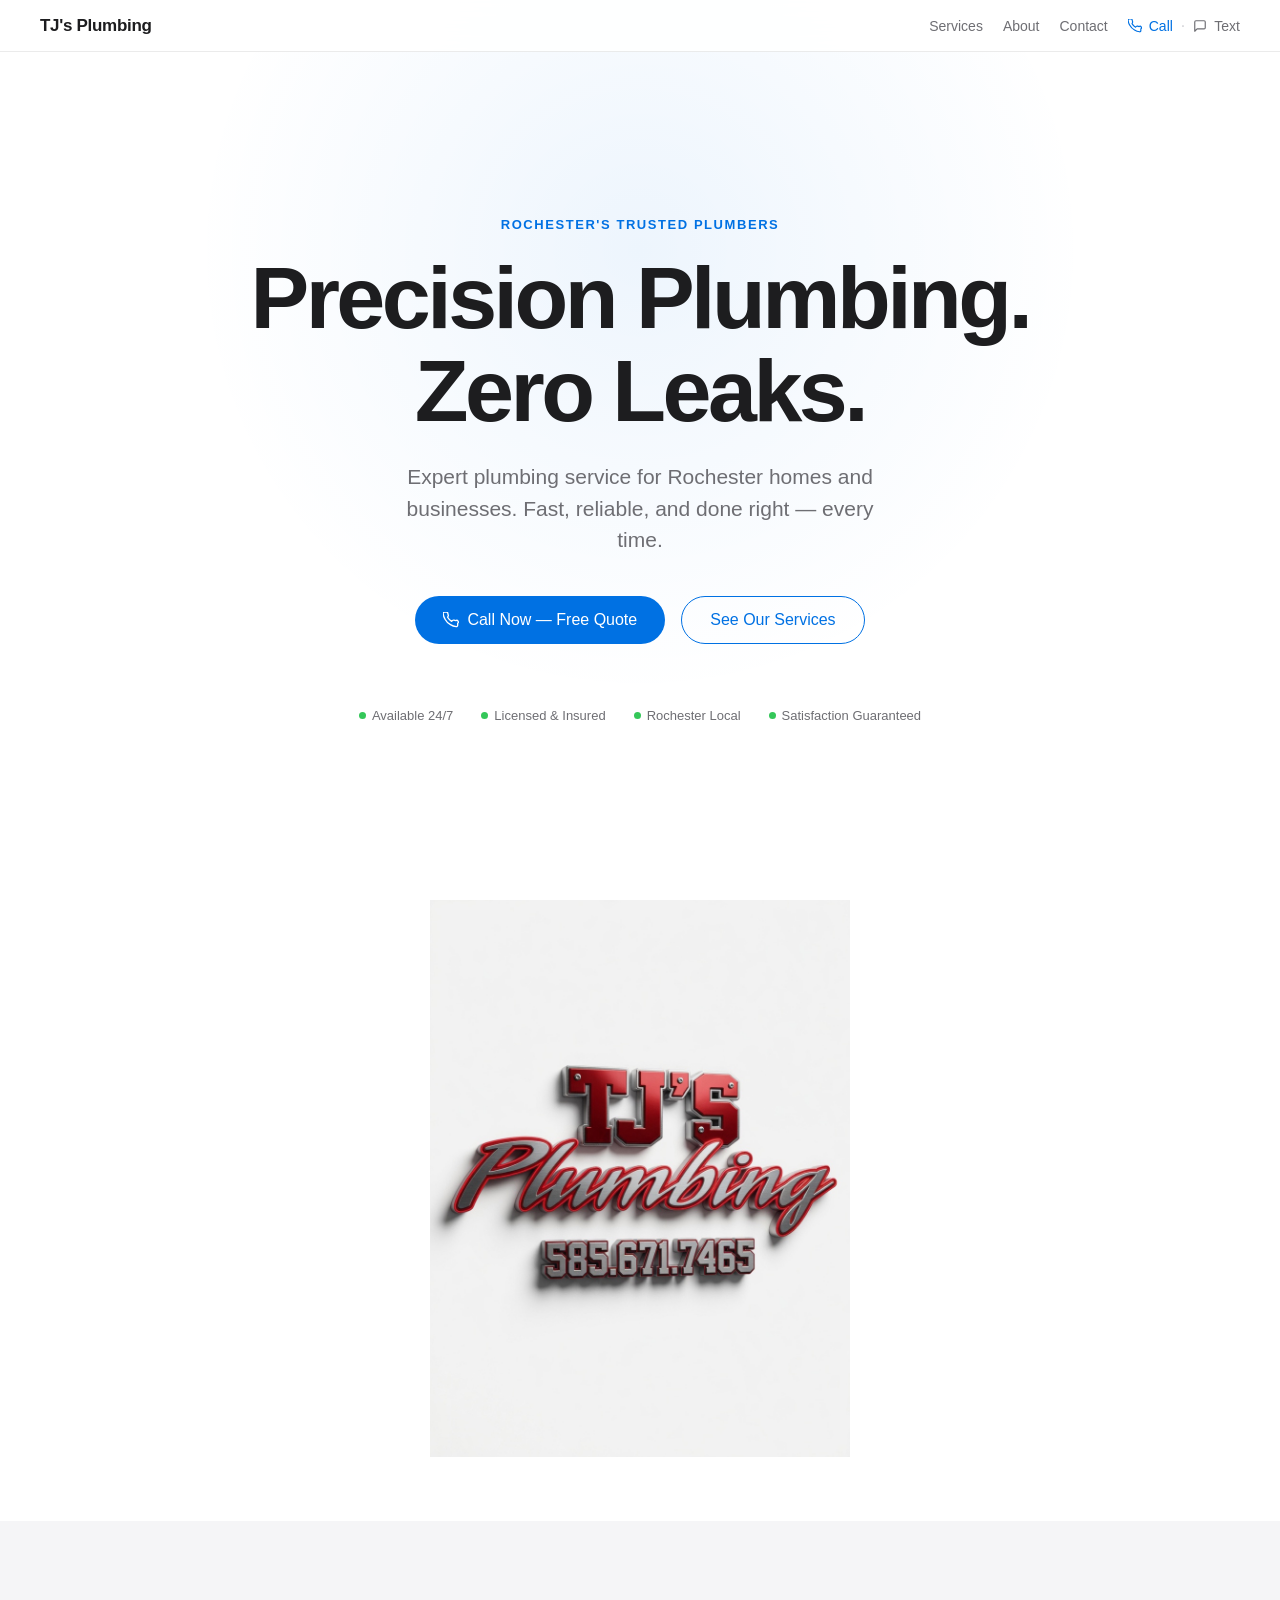
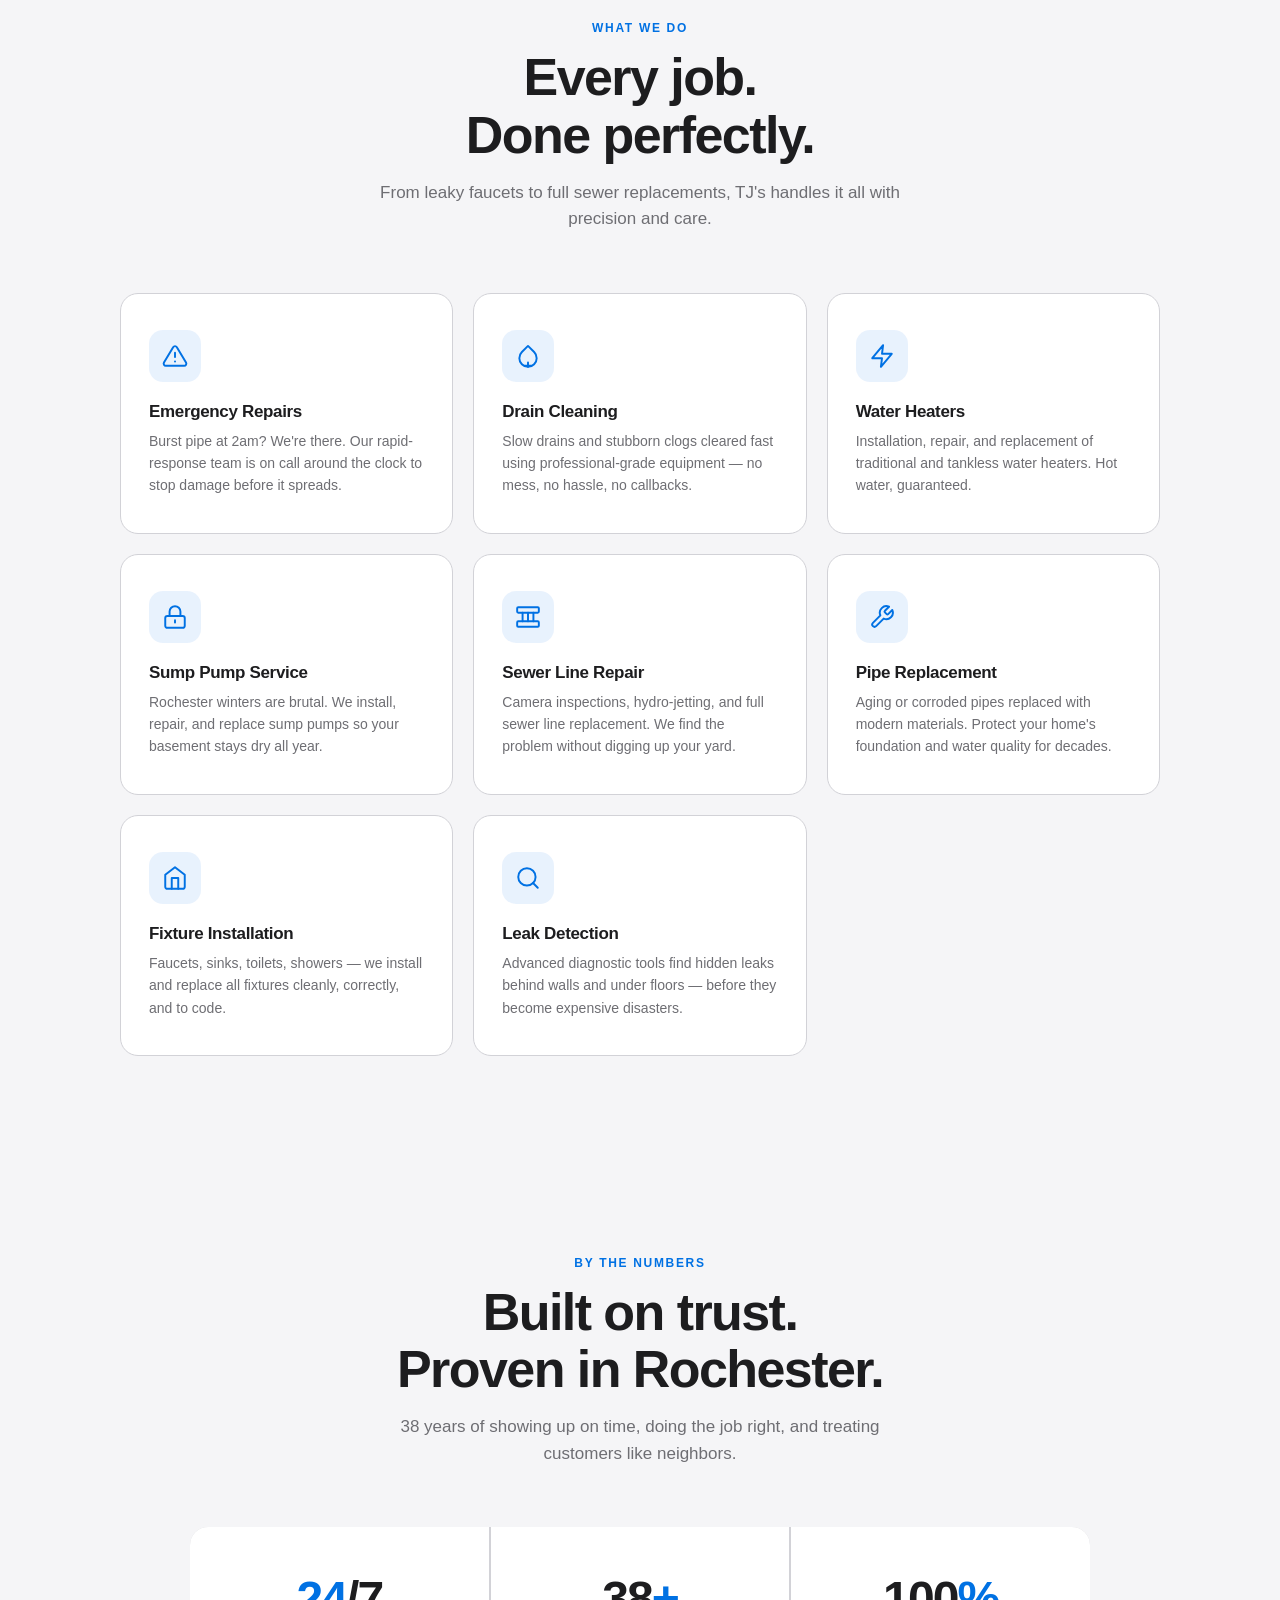
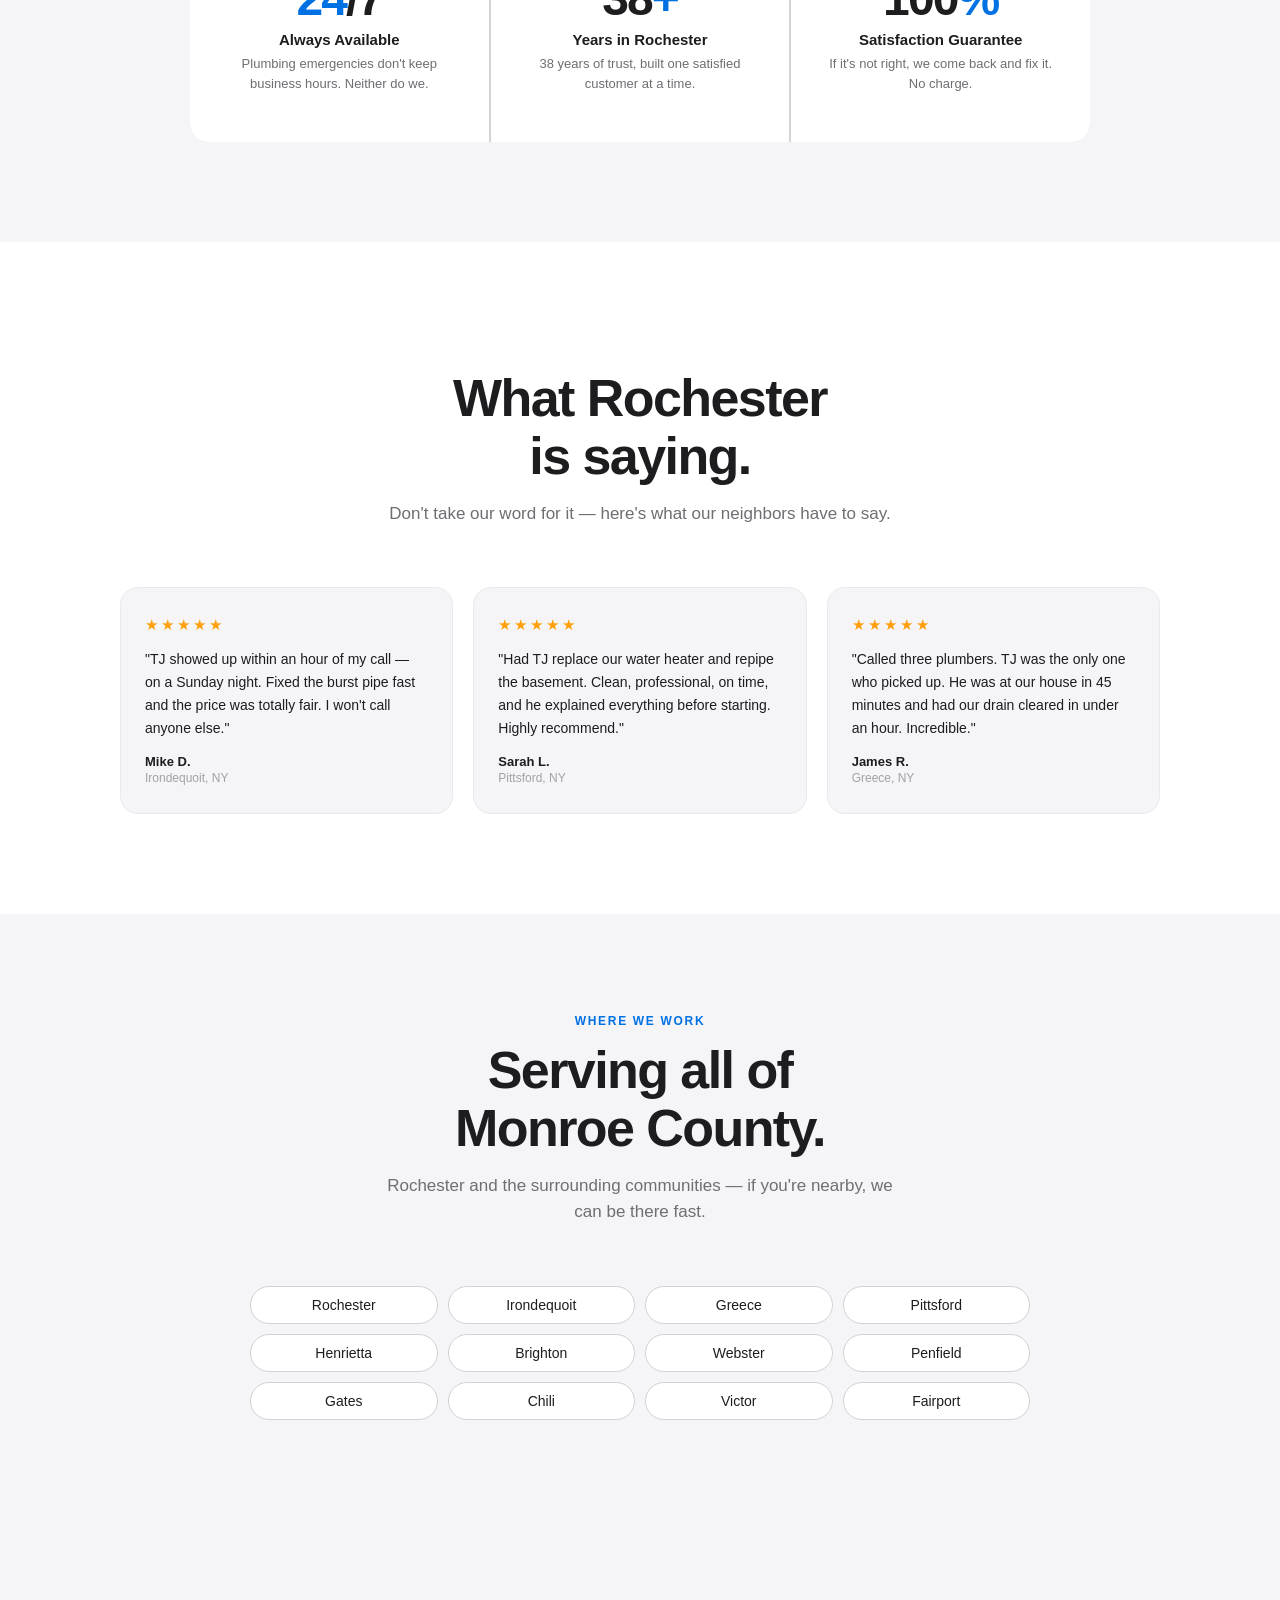
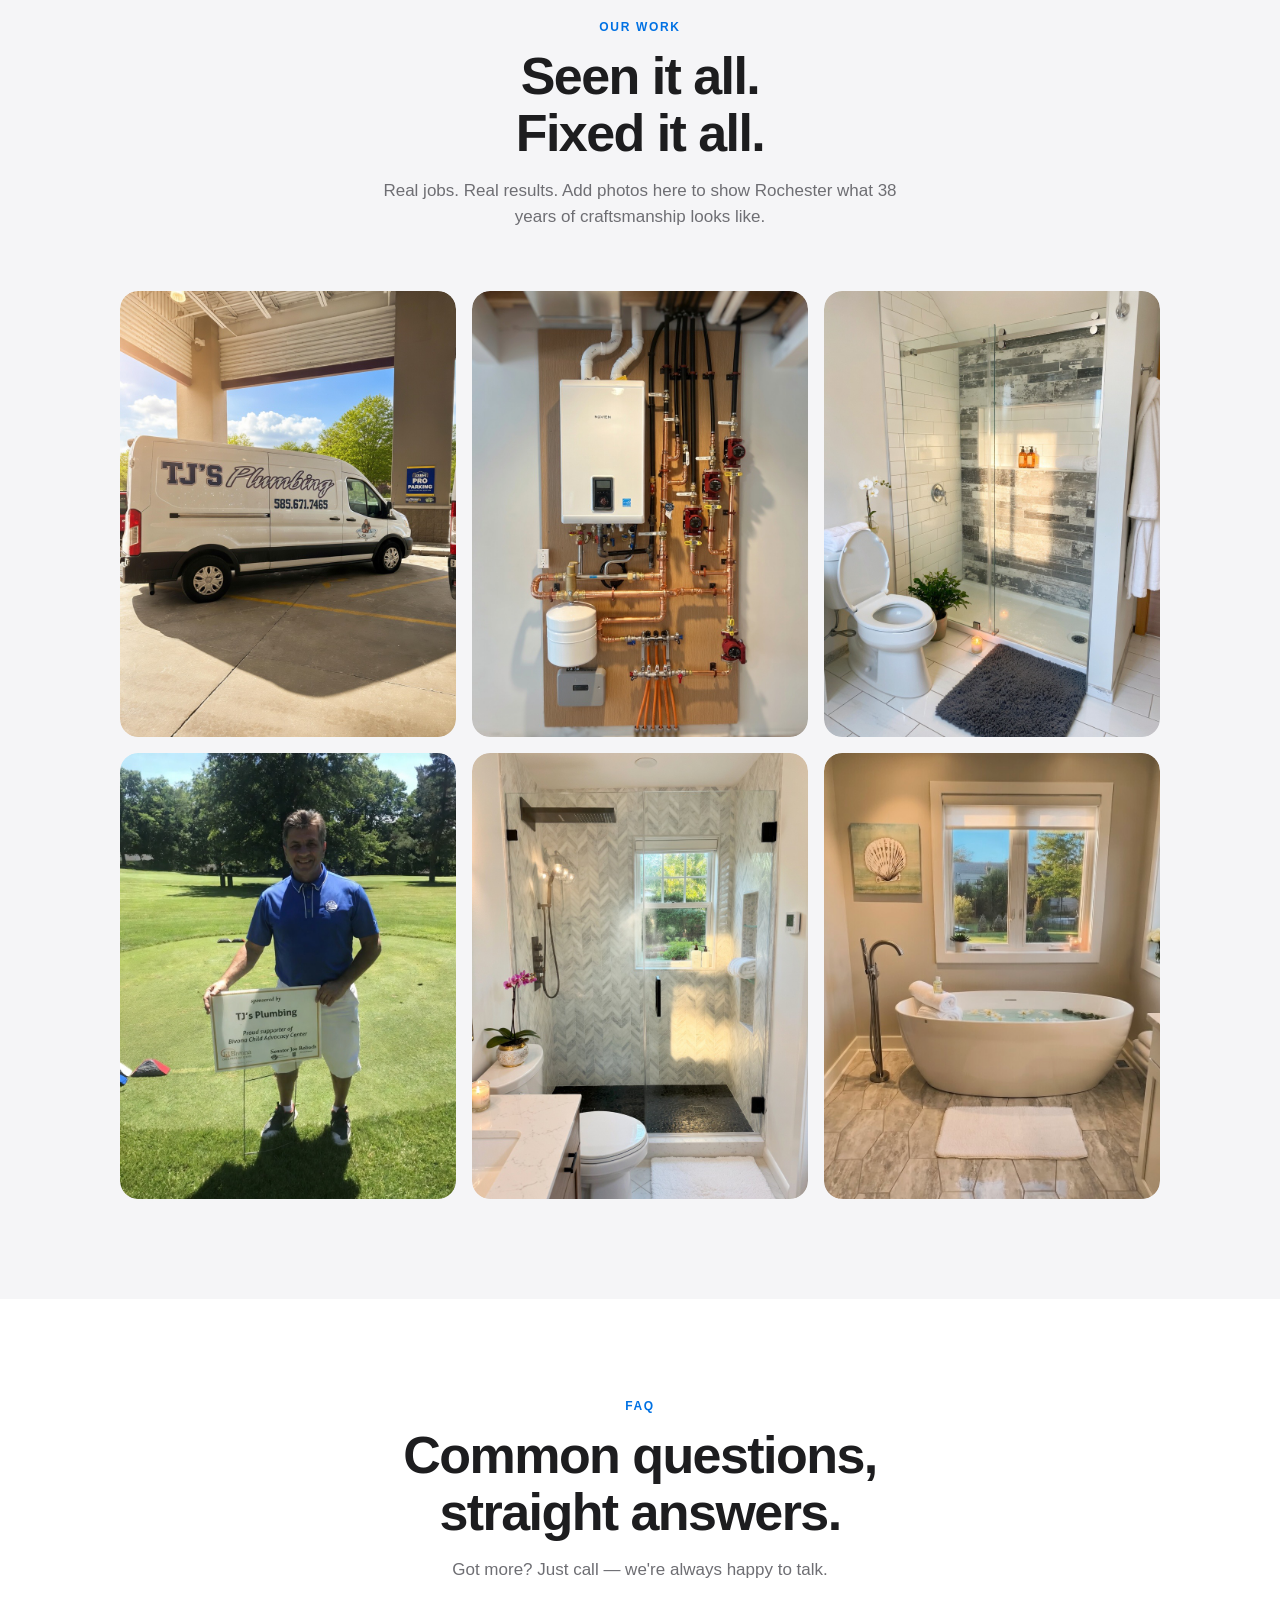
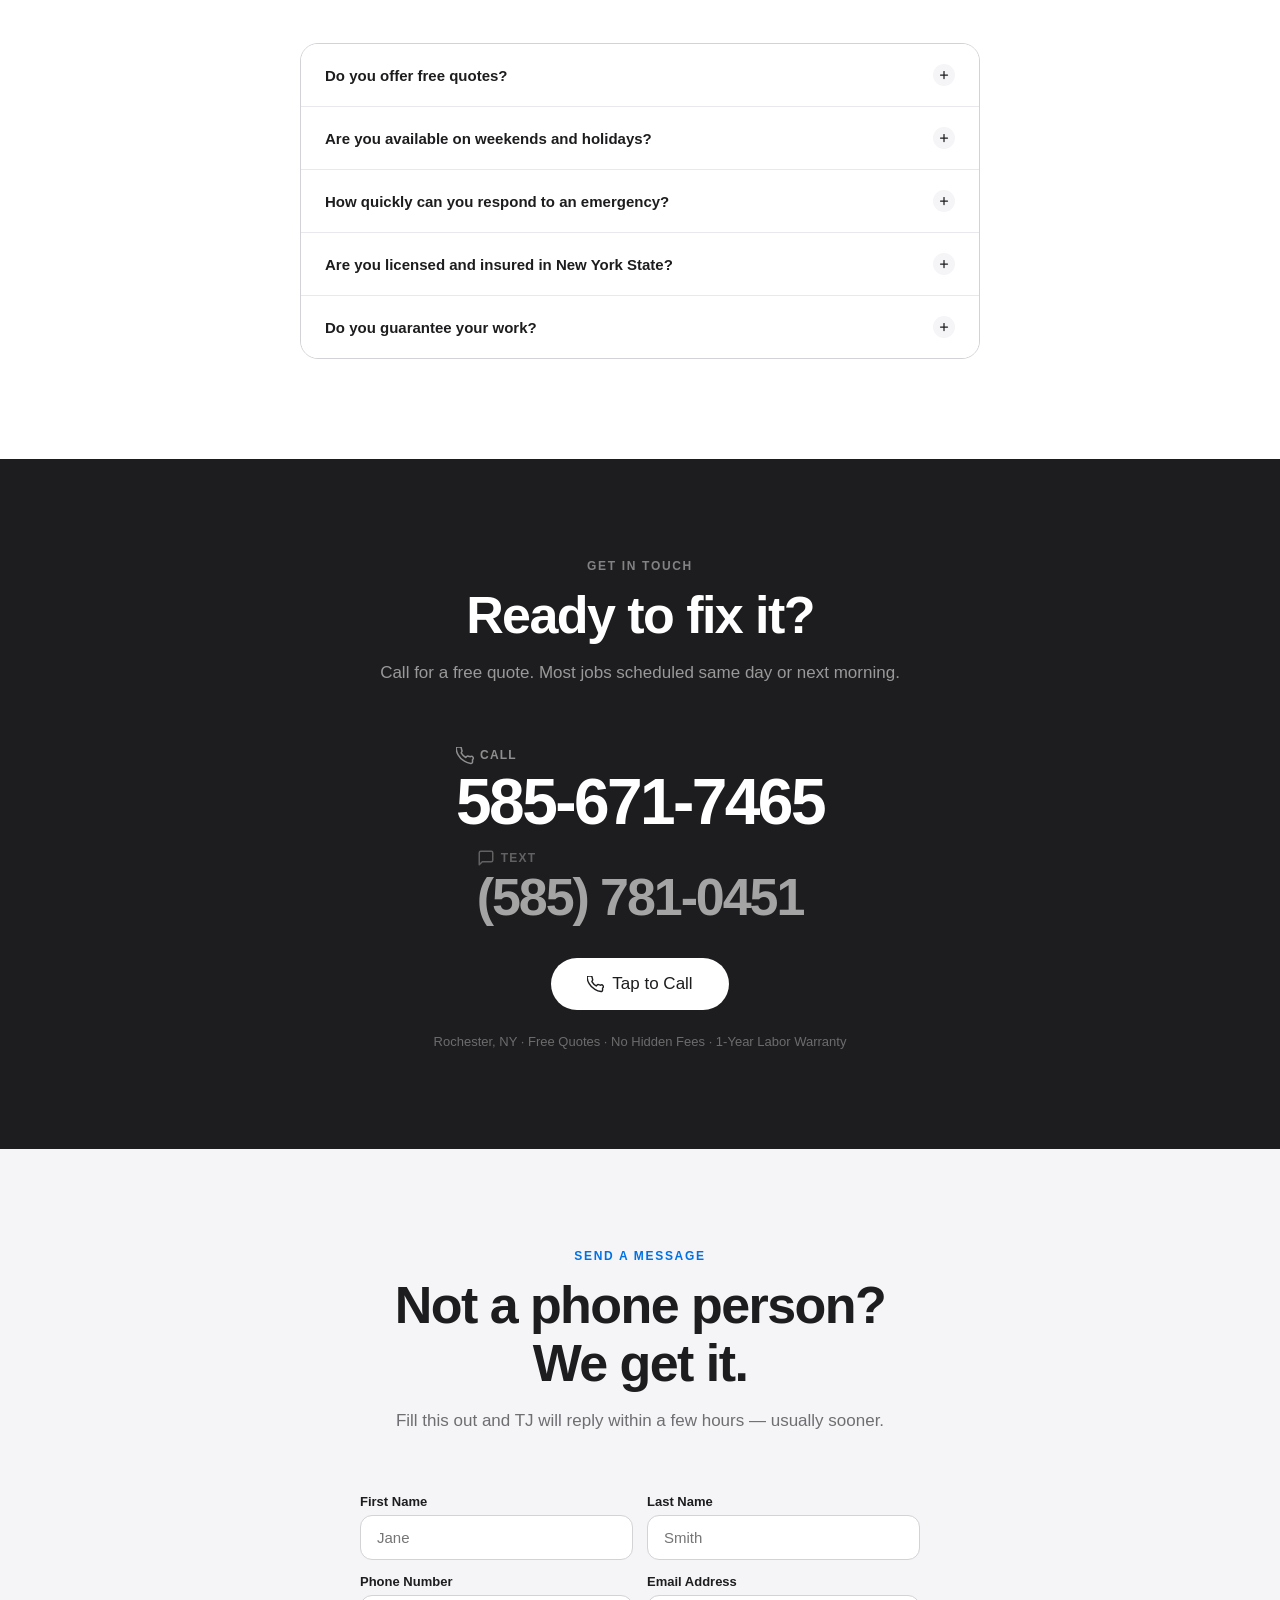
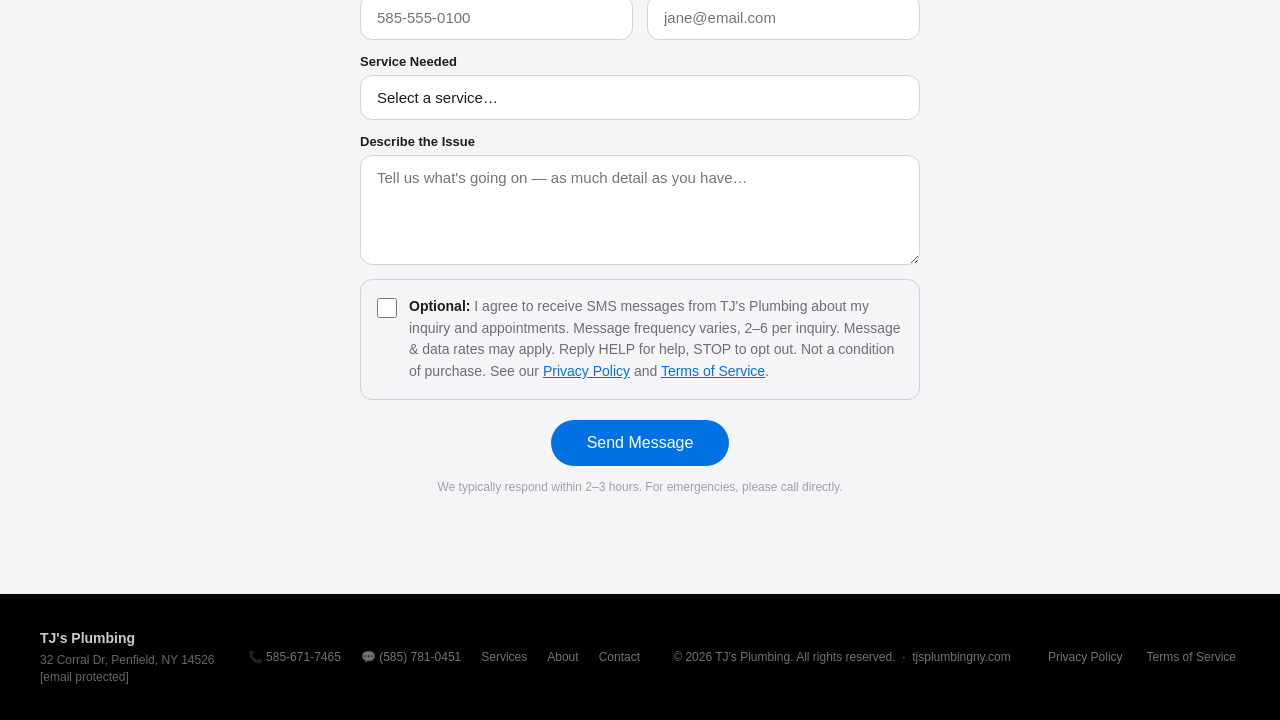
==== commit 0614f1db: "Fix lead-capture failures, move GHL webhook out of source The webhook URL was hardcoded in submit.js" ====
--- a/index.html
+++ b/index.html
@@ -11,6 +11,11 @@
   <meta property="og:type" content="website" />
   <link rel="canonical" href="https://tjsplumbingny.com" />
   <meta property="og:locale" content="en_US" />
+  <script>
+    /* Reveal animation opt-in. If this script is blocked or IntersectionObserver is
+       missing, html.js-reveal is never set and all content stays visible. */
+    try { if ('IntersectionObserver' in window) { document.documentElement.className += ' js-reveal'; } } catch (e) {}
+  </script>
   <title>TJ's Plumbing | Rochester, NY | tjsplumbingny.com</title>
   <style>
     :root {
@@ -442,15 +447,19 @@
     @keyframes lbIn { from { opacity:0; transform: scale(0.93); } to { opacity:1; transform: scale(1); } }
 
     /* ── SCROLL REVEAL ── */
-    .reveal { opacity: 0; transform: translateY(28px); transition: opacity 0.7s ease, transform 0.7s ease; }
-    .reveal.visible { opacity: 1; transform: translateY(0); }
+    /* Content is VISIBLE by default. The hide-then-reveal effect applies only once JS
+       has confirmed it is running (html.js-reveal). If JS fails, is blocked, or errors
+       before this point, the page renders normally instead of going blank. */
+    .reveal { opacity: 1; transform: none; transition: opacity 0.7s ease, transform 0.7s ease; }
+    html.js-reveal .reveal { opacity: 0; transform: translateY(28px); }
+    html.js-reveal .reveal.visible { opacity: 1; transform: translateY(0); }
 
     @keyframes fadeUp { to { opacity: 1; transform: translateY(0); } }
 
     /* ── REDUCED MOTION ── */
     @media (prefers-reduced-motion: reduce) {
       *, *::before, *::after { animation-duration: 0.01ms !important; transition-duration: 0.01ms !important; }
-      .reveal { opacity: 1; transform: none; }
+      .reveal, html.js-reveal .reveal { opacity: 1 !important; transform: none !important; }
       html { scroll-behavior: auto; }
     }
 
@@ -776,6 +785,14 @@
         <p style="font-size:15px;color:var(--mid);line-height:1.6">TJ will be in touch within a few hours.<br>For anything urgent call <a href="tel:5856717465" style="color:var(--accent);font-weight:500">585-671-7465</a>.</p>
       </div>
 
+      <!-- FAILURE STATE — shown only when the lead did NOT send -->
+      <div id="form-error" role="alert" style="display:none; text-align:center; padding:32px 20px; margin-bottom:8px; background:#FFF4F4; border:1.5px solid #F5C2C2; border-radius:var(--radius-sm);">
+        <svg width="46" height="46" viewBox="0 0 24 24" fill="none" stroke="#C62828" stroke-width="2" stroke-linecap="round" stroke-linejoin="round" style="margin:0 auto 14px;display:block" aria-hidden="true"><circle cx="12" cy="12" r="10"/><line x1="12" y1="8" x2="12" y2="13"/><line x1="12" y1="16.5" x2="12.01" y2="16.5"/></svg>
+        <h3 style="font-size:19px;font-weight:600;margin-bottom:8px;color:var(--charcoal)">That didn&#39;t go through</h3>
+        <p style="font-size:15px;color:var(--mid);line-height:1.6;margin-bottom:18px">Your message was not sent, so please don&#39;t wait on a reply. Call or text us directly and we&#39;ll take care of you.</p>
+        <a href="tel:5856717465" style="display:inline-flex;align-items:center;justify-content:center;min-height:44px;padding:0 24px;border-radius:999px;background:var(--accent);color:#fff;font-size:16px;font-weight:600;text-decoration:none;touch-action:manipulation;">Call 585-671-7465</a>
+      </div>
+
       <form id="ghl-form" aria-label="Contact form" novalidate>
         <div class="form-grid">
           <div class="form-field">
@@ -788,7 +805,7 @@
           </div>
           <div class="form-field">
             <label for="phone">Phone Number</label>
-            <input type="tel" id="phone" name="phone" autocomplete="tel" placeholder="585-555-0100" />
+            <input type="tel" id="phone" name="phone" autocomplete="tel" placeholder="585-555-0100" required />
           </div>
           <div class="form-field">
             <label for="email">Email Address</label>
@@ -815,10 +832,12 @@
           </div>
         </div>
         <div style="display:flex; flex-direction:row; align-items:flex-start; gap:12px; margin-top:10px; padding:16px; background:var(--off-white); border-radius:var(--radius-sm); border:1.5px solid var(--border);">
-          <input type="checkbox" id="sms-consent" name="sms_consent" required
+          <!-- A2P 10DLC: consent is OPTIONAL and unchecked by default. It must never be
+               required, and the form must submit without it. -->
+          <input type="checkbox" id="sms-consent" name="sms_consent"
                  style="margin-top:2px; width:20px; height:20px; flex-shrink:0; accent-color:var(--accent); cursor:pointer;" />
-          <label for="sms-consent" style="font-size:13px; color:var(--mid); line-height:1.55; font-weight:400; cursor:pointer;">
-            By checking this box, I agree to receive SMS text messages from TJ&#39;s Plumbing regarding my service inquiry, appointment updates, and follow-ups. Message &amp; data rates may apply. Reply STOP to opt out at any time. View our <button type="button" onclick="document.getElementById('privacy-modal').classList.add('open')" style="background:none;border:none;color:var(--accent);cursor:pointer;font-size:13px;padding:0;font-family:var(--font);text-decoration:underline;">Privacy Policy</button>.
+          <label for="sms-consent" style="font-size:14px; color:var(--mid); line-height:1.55; font-weight:400; cursor:pointer;">
+            <strong style="font-weight:600;color:var(--charcoal)">Optional:</strong> I agree to receive SMS messages from TJ&#39;s Plumbing about my inquiry and appointments. Message frequency varies, 2&ndash;6 per inquiry. Message &amp; data rates may apply. Reply HELP for help, STOP to opt out. Not a condition of purchase. See our <a href="/privacy" style="color:var(--accent);text-decoration:underline;">Privacy Policy</a> and <a href="/terms" style="color:var(--accent);text-decoration:underline;">Terms of Service</a>.
           </label>
         </div>
         <div class="form-submit">
@@ -848,76 +867,15 @@
     <!-- FIXED: year was 2025, corrected to 2026 -->
     <span>© 2026 TJ's Plumbing. All rights reserved. &nbsp;·&nbsp; tjsplumbingny.com</span>
     <div class="footer-legal">
-      <button onclick="document.getElementById('privacy-modal').classList.add('open')" aria-label="Privacy Policy">Privacy Policy</button>
-      <button onclick="document.getElementById('terms-modal').classList.add('open')" aria-label="Terms of Service">Terms of Service</button>
-    </div>
+        <a href="/privacy" style="display:inline-flex;align-items:center;min-height:44px;padding:0 4px;touch-action:manipulation;">Privacy Policy</a>
+        <a href="/terms" style="display:inline-flex;align-items:center;min-height:44px;padding:0 4px;touch-action:manipulation;">Terms of Service</a>
+      </div>
   </footer>
 
 
-  <!-- PRIVACY POLICY MODAL -->
-  <div class="modal-overlay" id="privacy-modal" role="dialog" aria-modal="true" aria-labelledby="privacy-title"
-       onclick="if(event.target===this)this.classList.remove('open')">
-    <div class="modal-box">
-      <button class="modal-close" onclick="document.getElementById('privacy-modal').classList.remove('open')" aria-label="Close">&#x2715;</button>
-      <h2 id="privacy-title">Privacy Policy</h2>
-      <p class="modal-date">Effective Date: January 1, 2026</p>
-
-      <h3>Information We Collect</h3>
-      <p>When you submit a contact form on tjsplumbingny.com, we collect your name, phone number, email address, and any details you provide about your plumbing needs.</p>
-
-      <h3>How We Use Your Information</h3>
-      <ul>
-        <li>To respond to your service inquiry</li>
-        <li>To schedule and confirm appointments</li>
-        <li>To send service-related text messages and follow-ups</li>
-        <li>To request a Google review after a completed job</li>
-      </ul>
-
-      <h3>SMS Communications</h3>
-      <p>By submitting your phone number, you consent to receive SMS messages from TJ's Plumbing regarding your service inquiry, appointment confirmations, and follow-ups. Message and data rates may apply. Reply STOP at any time to opt out.</p>
-
-      <h3>Data Sharing</h3>
-      <p>We do not sell, trade, or share your personal information with third parties except as required to provide our services or comply with the law.</p>
-
-      <h3>Data Retention</h3>
-      <p>We retain your information only as long as necessary to provide our services and comply with legal obligations.</p>
-
-      <h3>Contact Us</h3>
-      <p>If you have questions about this Privacy Policy, contact us at:<br>
-      TJ's Plumbing · Penfield, NY · 585-671-7465 · <a href="/cdn-cgi/l/email-protection" class="__cf_email__" data-cfemail="1c4832717d6f686e732e2e5c657d747373327f7371">[email&#160;protected]</a></p>
-    </div>
-  </div>
-
-  <!-- TERMS OF SERVICE MODAL -->
-  <div class="modal-overlay" id="terms-modal" role="dialog" aria-modal="true" aria-labelledby="terms-title"
-       onclick="if(event.target===this)this.classList.remove('open')">
-    <div class="modal-box">
-      <button class="modal-close" onclick="document.getElementById('terms-modal').classList.remove('open')" aria-label="Close">&#x2715;</button>
-      <h2 id="terms-title">Terms of Service</h2>
-      <p class="modal-date">Effective Date: January 1, 2026</p>
-
-      <h3>Services</h3>
-      <p>TJ's Plumbing provides residential plumbing services in Monroe County, New York. All work is performed by a licensed and insured master plumber.</p>
-
-      <h3>Estimates and Quotes</h3>
-      <p>All quotes are free and provided in writing before any work begins. Final pricing may vary if additional issues are discovered during service. Any changes to scope will be communicated and approved before proceeding.</p>
-
-      <h3>Satisfaction Guarantee</h3>
-      <p>All labor is guaranteed for one year from the date of service. If you experience an issue related to our work within that period, we will return to correct it at no charge.</p>
-
-      <h3>Scheduling and Cancellations</h3>
-      <p>We ask for reasonable notice if you need to cancel or reschedule an appointment. Emergency services are available 24/7.</p>
-
-      <h3>SMS Consent</h3>
-      <p>By providing your phone number, you agree to receive SMS messages from TJ's Plumbing. You may opt out at any time by replying STOP. Message and data rates may apply.</p>
-
-      <h3>Limitation of Liability</h3>
-      <p>TJ's Plumbing is not liable for pre-existing conditions, damages caused by circumstances beyond our control, or issues unrelated to the work performed.</p>
-
-      <h3>Contact Us</h3>
-      <p>TJ's Plumbing · Penfield, NY · 585-671-7465 · <a href="/cdn-cgi/l/email-protection" class="__cf_email__" data-cfemail="5b0f75363a282f293469691b223a33343475383436">[email&#160;protected]</a></p>
-    </div>
-  </div>
+  
+
+  
 
   <script data-cfasync="false" src="/cdn-cgi/scripts/5c5dd728/cloudflare-static/email-decode.min.js"></script><script>
     // ── GHL FORM HANDLER ──
@@ -925,6 +883,8 @@
     const form    = document.getElementById('ghl-form');
     const btn     = document.getElementById('form-btn');
     const success = document.getElementById('form-success');
+    const failure = document.getElementById('form-error');
+    const btnLabel = btn ? btn.textContent : 'Send';
 
     if (form) {
       form.addEventListener('submit', async (e) => {
@@ -947,7 +907,8 @@
           return;
         }
         form.phone.setCustomValidity('');
-        if (!consent) { document.getElementById('sms-consent').focus(); return; }
+        /* SMS consent is OPTIONAL and must never block submission. Its value rides
+           along in the payload so the CRM only texts contacts who opted in. */
 
         btn.disabled = true;
         btn.textContent = 'Sending…';
@@ -962,6 +923,7 @@
           source     : "TJ's Plumbing Website",
           tags       : ["website-lead", form.service.value || "general"].filter(Boolean),
           notify_sms : "5854605987",
+          sms_consent: consent,
           customField: {
             service_type    : form.service.value,
             customer_notes  : form.message.value.trim()
@@ -974,13 +936,21 @@
             headers : { 'Content-Type': 'application/json' },
             body    : JSON.stringify(payload)
           });
-          if (!res.ok) throw new Error('Network error');
-        } catch (err) {
-          console.error('[GHL] Error:', err);
-        } finally {
+          if (!res.ok) throw new Error('Lead endpoint returned ' + res.status);
+          /* Success is shown ONLY after the lead is confirmed sent. */
           form.style.display = 'none';
           success.style.display = 'block';
           success.scrollIntoView({ behavior: 'smooth', block: 'center' });
+        } catch (err) {
+          console.error('[Lead] Submit failed:', err);
+          /* Never tell a customer with a plumbing emergency that we received a
+             message we did not receive. Show the failure and give them the phone. */
+          if (failure) {
+            failure.style.display = 'block';
+            failure.scrollIntoView({ behavior: 'smooth', block: 'center' });
+          }
+          btn.disabled = false;
+          btn.textContent = btnLabel;
         }
       });
     }
@@ -1022,6 +992,16 @@
     }, { threshold: 0.1, rootMargin: '0px 0px -40px 0px' });
     reveals.forEach(el => io.observe(el));
 
+    /* Failsafe: if the observer never fires for an element (scroll quirks, bfcache
+       restore, print, in-page anchor jump), reveal everything after 2.5s so the
+       page can never sit blank. */
+    setTimeout(() => {
+      document.querySelectorAll('.reveal:not(.visible)').forEach(el => el.classList.add('visible'));
+    }, 2500);
+    window.addEventListener('beforeprint', () => {
+      document.documentElement.classList.remove('js-reveal');
+    });
+
     // ── FAQ ACCORDION ──
     document.querySelectorAll('.faq-q').forEach(btn => {
       btn.addEventListener('click', () => {
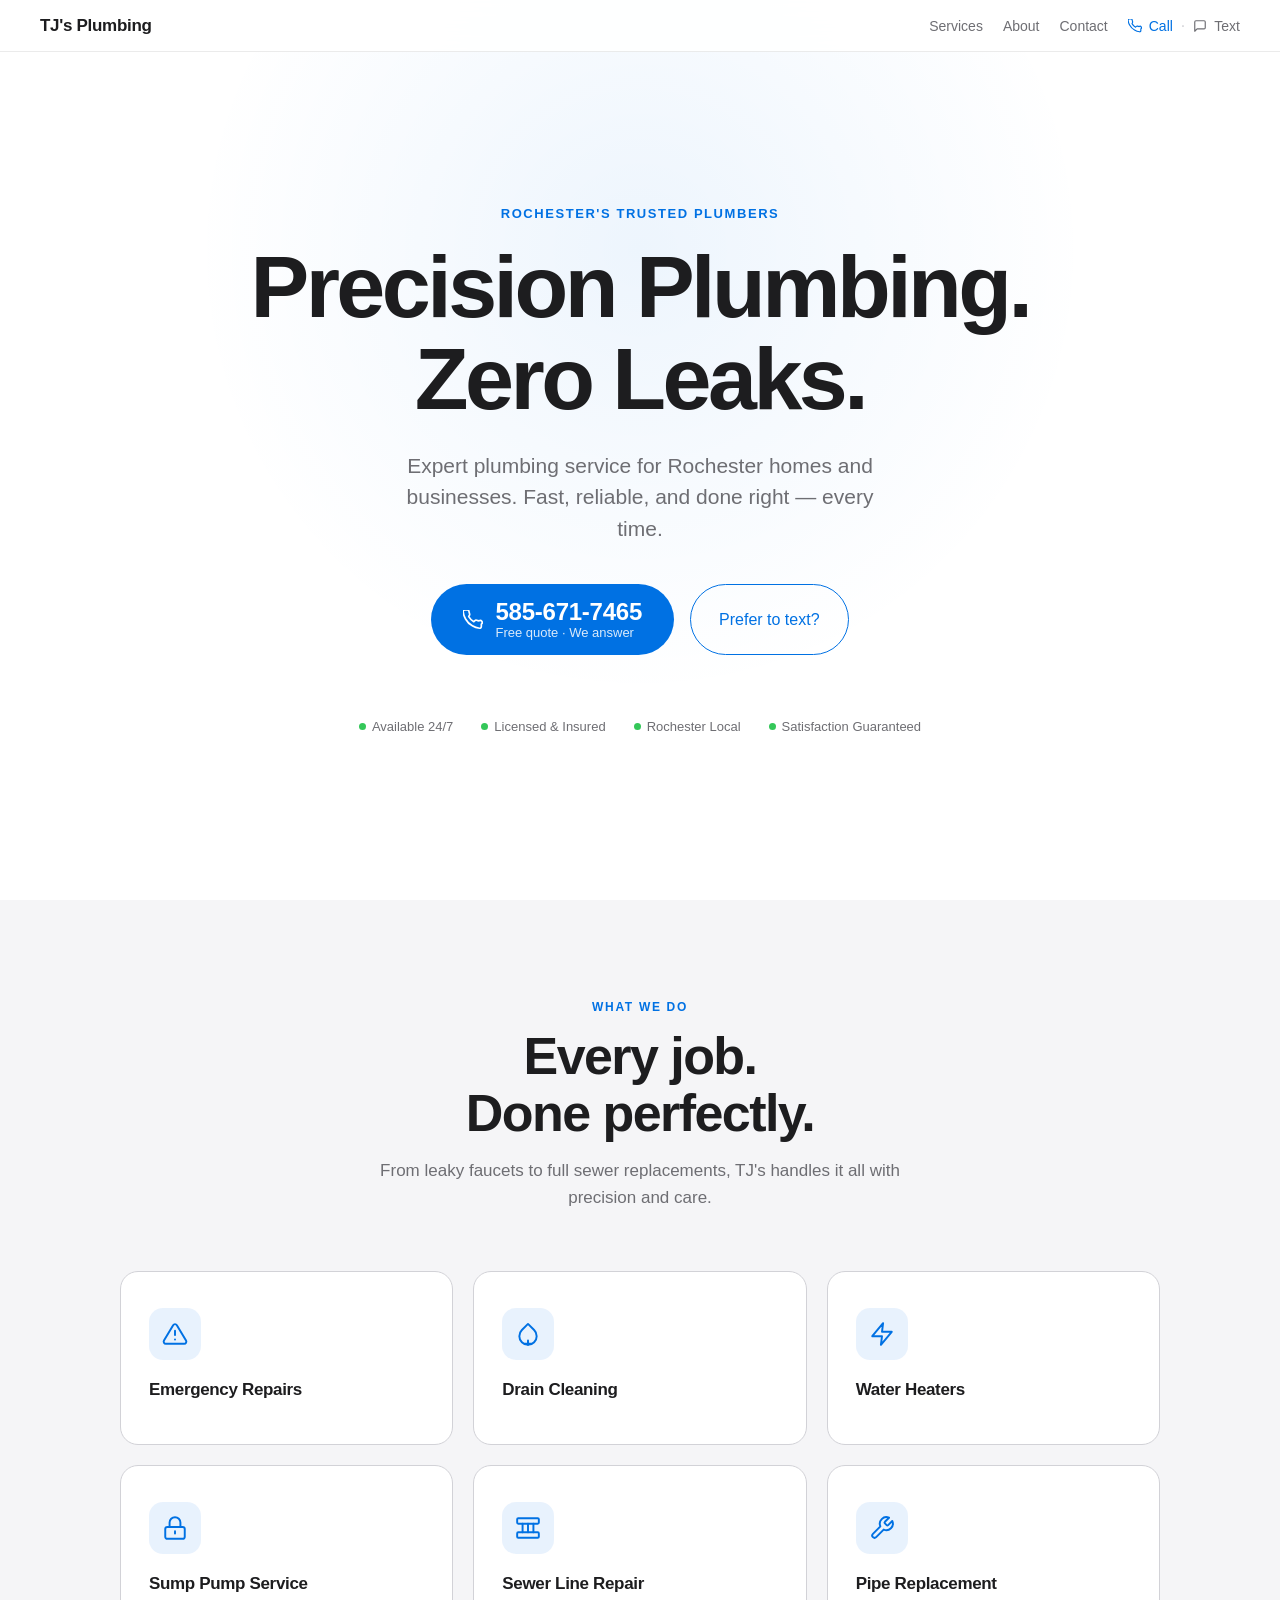
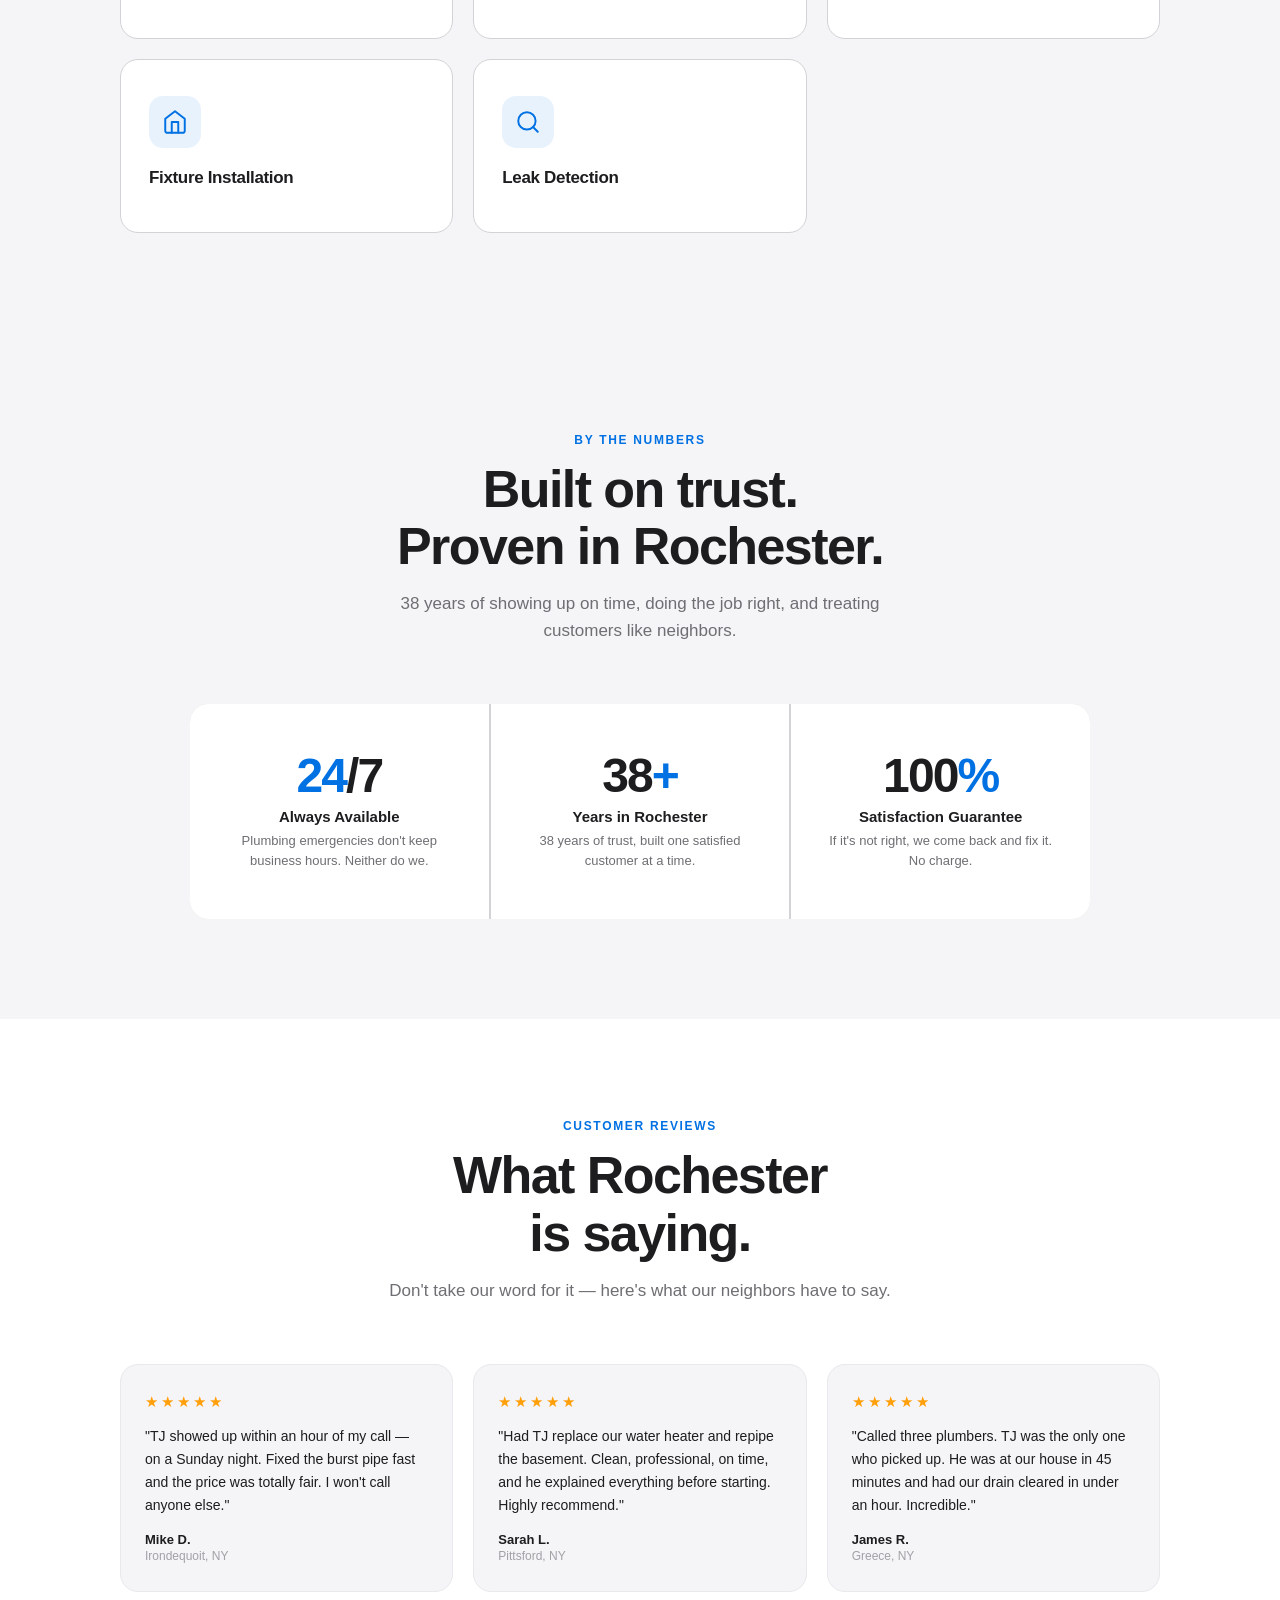
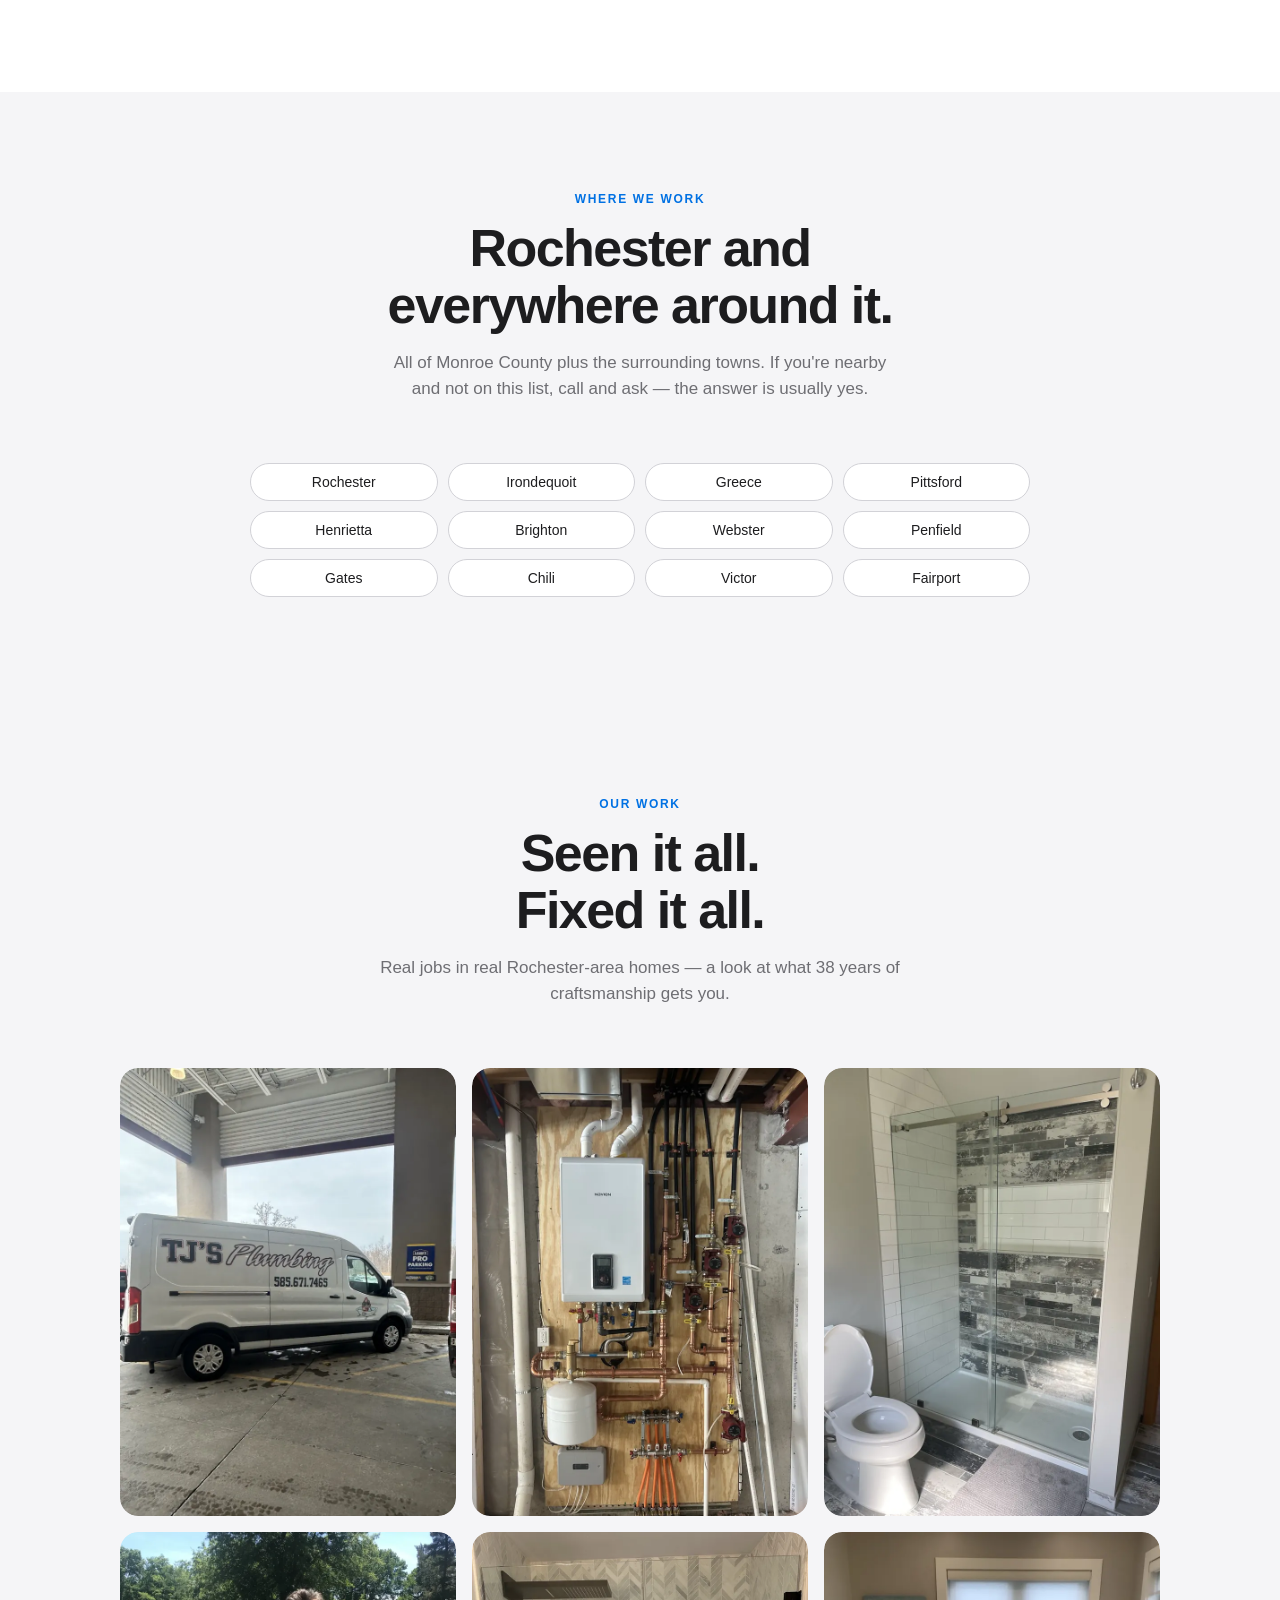
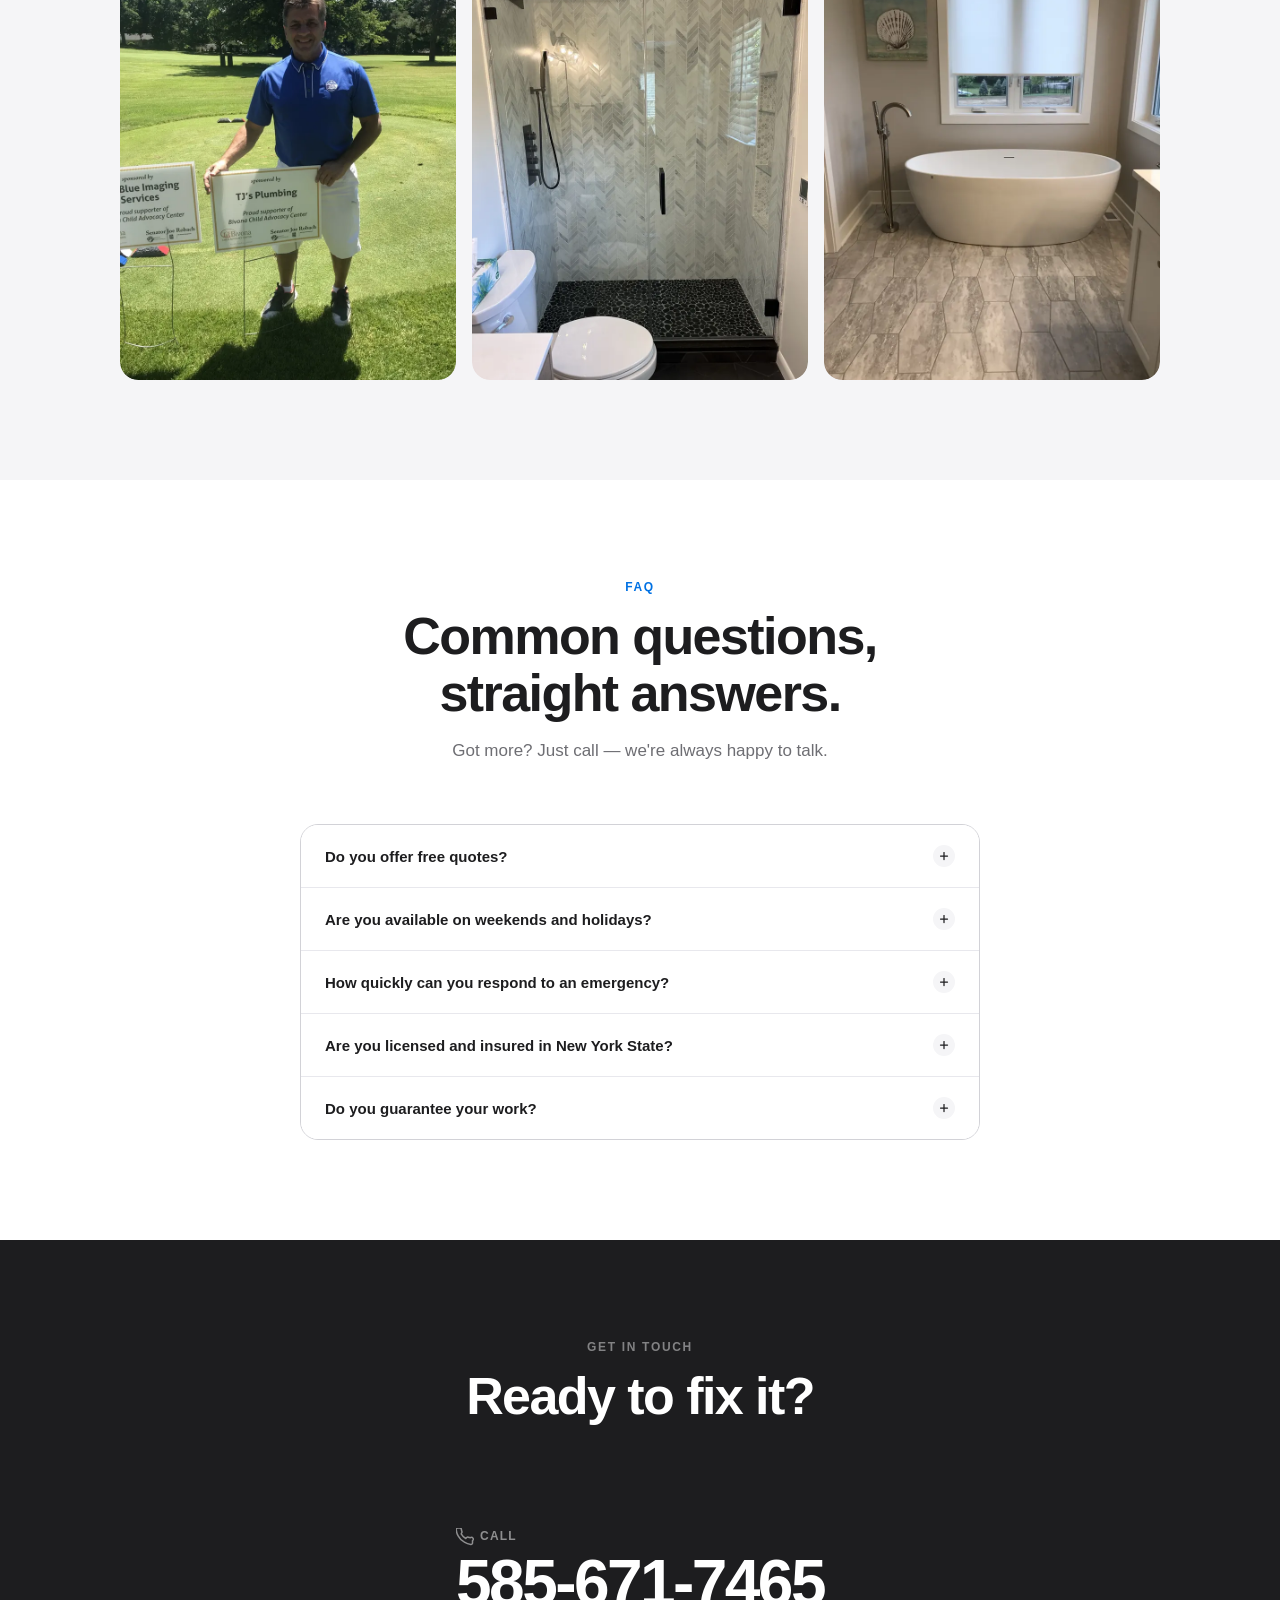
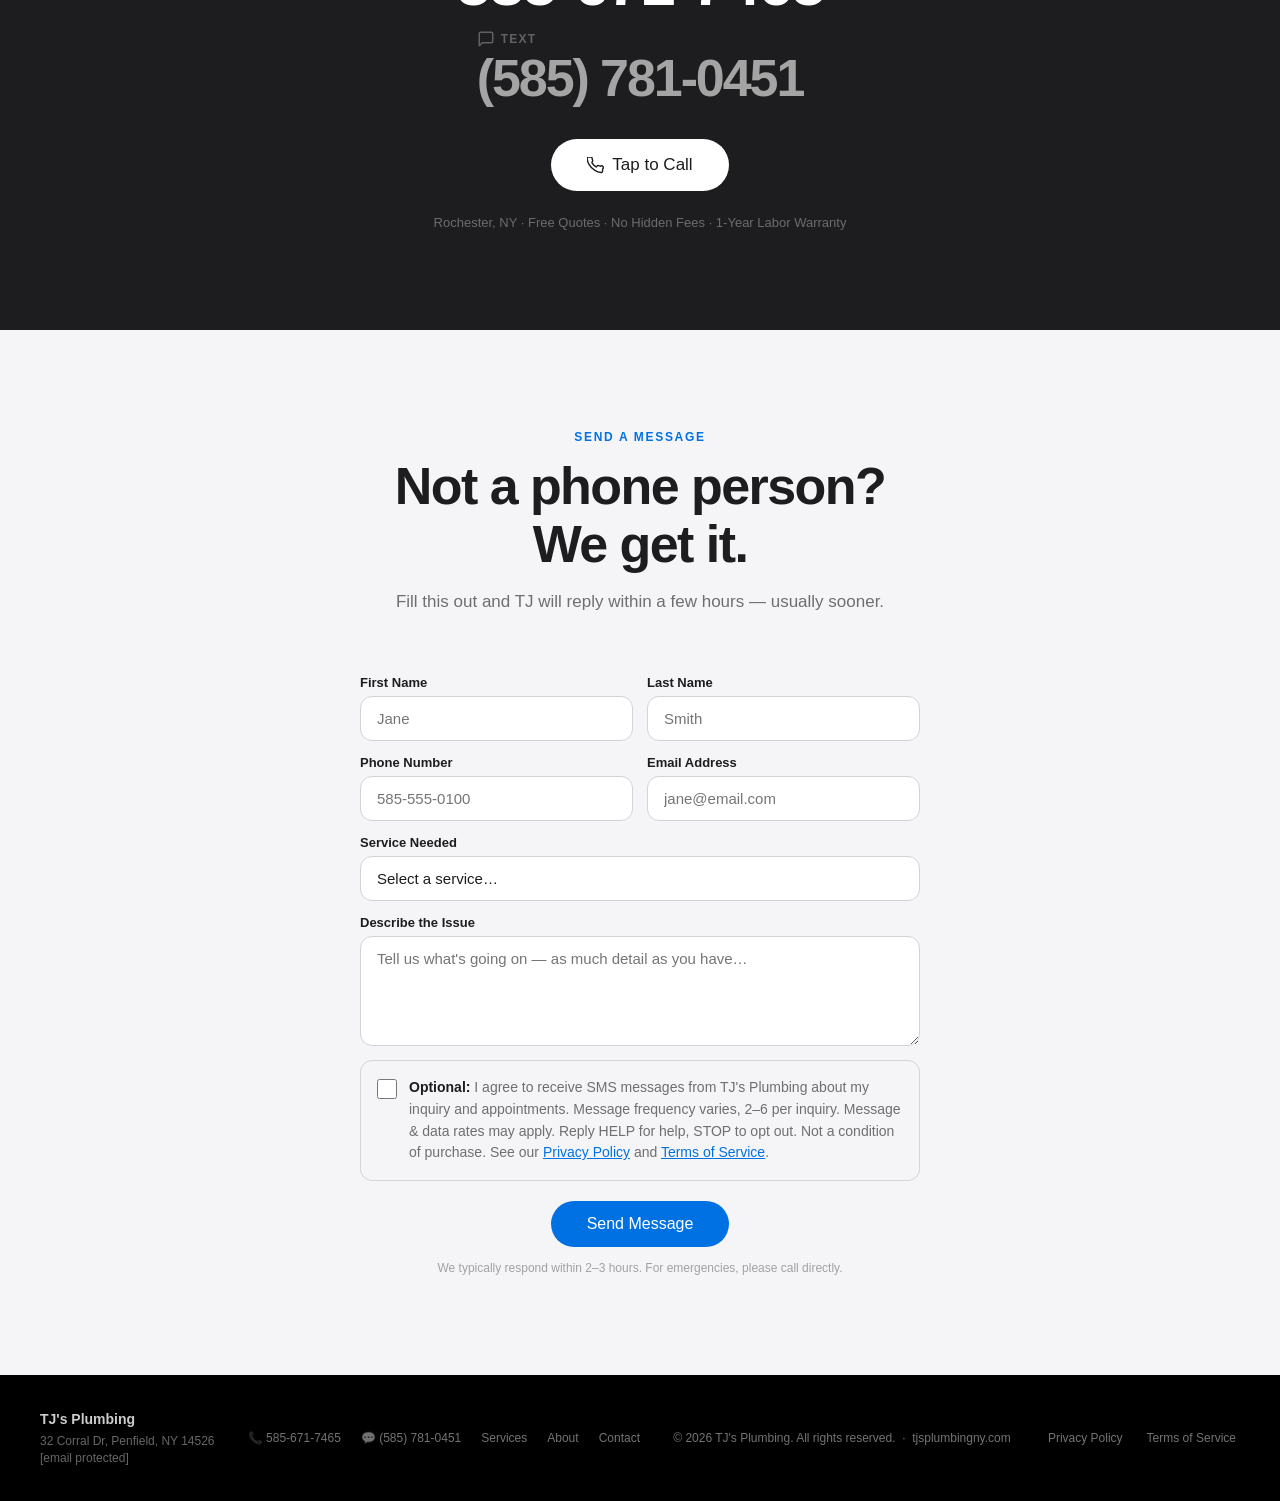
==== commit 2212f2d1: "Replace AI-staged photos with the real originals; compact the page Photos - all six gallery images w" ====
--- a/index.html
+++ b/index.html
@@ -123,9 +123,23 @@
     }
     .btn-primary:hover { background: var(--accent-hover); transform: scale(1.02); }
     .btn-primary:focus-visible { outline: 3px solid var(--accent); outline-offset: 3px; }
+    /* The number IS the button: the digits are the biggest tappable thing on the
+       fold, so nobody has to hunt for them or guess the area code. */
+    .btn-call {
+      display: inline-flex; align-items: center; justify-content: center; gap: 12px;
+      padding: 14px 32px; min-height: 60px;
+      background: var(--accent); color: #fff; border-radius: 980px;
+      text-decoration: none; touch-action: manipulation;
+      transition: background 0.2s, transform 0.15s;
+    }
+    .btn-call:hover { background: #0062c4; transform: translateY(-1px); }
+    .btn-call-icon { display: flex; }
+    .btn-call-text { display: flex; flex-direction: column; align-items: flex-start; line-height: 1.15; }
+    .btn-call-number { font-size: 24px; font-weight: 600; letter-spacing: -0.01em; }
+    .btn-call-sub { font-size: 13px; font-weight: 400; opacity: 0.85; }
     .btn-secondary {
-      display: inline-flex; align-items: center; gap: 6px;
-      padding: 14px 28px; background: transparent; color: var(--accent);
+      display: inline-flex; align-items: center; justify-content: center; gap: 6px;
+      min-height: 48px; padding: 12px 28px; background: transparent; color: var(--accent);
       font-size: 16px; font-weight: 500; border-radius: 980px;
       border: 1.5px solid var(--accent); text-decoration: none;
       transition: background 0.2s, transform 0.15s;
@@ -248,6 +262,11 @@
       position: relative;
       background: var(--off-white);
     }
+    /* Service descriptions are hidden visually but remain in the DOM, so search
+       engines still read them while the grid stays scannable on a phone. */
+    .service-card p { position: absolute; width: 1px; height: 1px; padding: 0; margin: -1px;
+      overflow: hidden; clip: rect(0 0 0 0); white-space: nowrap; border: 0; }
+    .gallery-slot picture { display: block; width: 100%; height: 100%; }
     .gallery-slot img {
       width: 100%;
       height: 100%;
@@ -480,9 +499,9 @@
     /* ── MOBILE ── */
     @media (max-width: 600px) {
       nav { padding: 0 20px; }
-      .hero-logo { width: 300px; }
       section { padding: 72px 20px; }
-      .services-grid { grid-template-columns: 1fr; }
+      /* With descriptions hidden the cards are title-only, so two fit a phone. */
+      .services-grid { grid-template-columns: repeat(2, 1fr); gap: 12px; }
       .gallery-grid { grid-template-columns: 1fr; }
       .reviews-grid { grid-template-columns: 1fr; }
       .areas-grid { grid-template-columns: repeat(2, 1fr); }
@@ -526,11 +545,14 @@
     <h1 class="hero-headline">Precision Plumbing.<br>Zero Leaks.</h1>
     <p class="hero-sub">Expert plumbing service for Rochester homes and businesses. Fast, reliable, and done right — every time.</p>
     <div class="hero-actions">
-      <a class="btn-primary" href="tel:5856717465" aria-label="Call TJ's Plumbing now — free quote">
-        <svg width="16" height="16" viewBox="0 0 24 24" fill="none" stroke="currentColor" stroke-width="2" stroke-linecap="round" stroke-linejoin="round" aria-hidden="true"><path d="M22 16.92v3a2 2 0 01-2.18 2 19.79 19.79 0 01-8.63-3.07A19.5 19.5 0 013.07 10.8 19.79 19.79 0 01.22 2.18 2 2 0 012.18 0h3a2 2 0 012 1.72c.127.96.361 1.903.7 2.81a2 2 0 01-.45 2.11L6.91 7.91a16 16 0 006.09 6.09l1.28-1.28a2 2 0 012.11-.45c.907.339 1.85.573 2.81.7A2 2 0 0122 16.92z"/></svg>
-        Call Now — Free Quote
+      <a class="btn-call" href="tel:5856717465" aria-label="Call TJ&#39;s Plumbing at 585-671-7465">
+        <span class="btn-call-icon"><svg width="20" height="20" viewBox="0 0 24 24" fill="none" stroke="currentColor" stroke-width="2" stroke-linecap="round" stroke-linejoin="round" aria-hidden="true"><path d="M22 16.92v3a2 2 0 01-2.18 2 19.79 19.79 0 01-8.63-3.07A19.5 19.5 0 013.07 10.8 19.79 19.79 0 01.22 2.18 2 2 0 012.18 0h3a2 2 0 012 1.72c.127.96.361 1.903.7 2.81a2 2 0 01-.45 2.11L6.91 7.91a16 16 0 006.09 6.09l1.28-1.28a2 2 0 012.11-.45c.907.339 1.85.573 2.81.7A2 2 0 0122 16.92z"/></svg></span>
+        <span class="btn-call-text">
+          <span class="btn-call-number">585-671-7465</span>
+          <span class="btn-call-sub">Free quote &middot; We answer</span>
+        </span>
       </a>
-      <a class="btn-secondary" href="#services">See Our Services</a>
+      <a class="btn-secondary" href="sms:5857810451">Prefer to text?</a>
     </div>
     <div class="hero-badges" aria-label="Key credentials">
       <span><span class="dot" aria-hidden="true"></span>Available 24/7</span>
@@ -540,10 +562,6 @@
     </div>
   </section>
 
-  <!-- LOGO SECTION -->
-  <div class="logo-section">
-    <img src="tjs-logo.jpg" alt="TJ's Plumbing" class="hero-logo" />
-  </div>
 
   <!-- SERVICES -->
   <section class="services" id="services" aria-labelledby="services-h">
@@ -675,8 +693,8 @@
   <!-- SERVICE AREAS -->
   <section class="areas" aria-labelledby="areas-h">
     <p class="section-eyebrow reveal">Where We Work</p>
-    <h2 class="section-title reveal" id="areas-h">Serving all of<br>Monroe County.</h2>
-    <p class="section-sub reveal">Rochester and the surrounding communities — if you're nearby, we can be there fast.</p>
+    <h2 class="section-title reveal" id="areas-h">Rochester and<br>everywhere around it.</h2>
+    <p class="section-sub reveal">All of Monroe County plus the surrounding towns. If you're nearby and not on this list, call and ask &mdash; the answer is usually yes.</p>
     <div class="areas-grid reveal">
       <div class="area-chip">Rochester</div>
       <div class="area-chip">Irondequoit</div>
@@ -695,19 +713,35 @@
 
 
   <!-- PHOTO GALLERY -->
-  <!-- 📸 TO ADD PHOTOS: replace each img src="" with the actual image file path or URL -->
-  <!-- Recommended: 6–9 photos, JPG or WebP, ~1200px wide. Show job photos, before/after, team shots -->
   <section class="gallery" id="gallery" aria-labelledby="gallery-h">
     <p class="section-eyebrow reveal">Our Work</p>
     <h2 class="section-title reveal" id="gallery-h">Seen it all.<br>Fixed it all.</h2>
-    <p class="section-sub reveal">Real jobs. Real results. Add photos here to show Rochester what 38 years of craftsmanship looks like.</p>
+    <p class="section-sub reveal">Real jobs in real Rochester-area homes &mdash; a look at what 38 years of craftsmanship gets you.</p>
     <div class="gallery-grid reveal">
-      <div class="gallery-slot" onclick="openLightbox('photo1.jpg')"><img src="photo1.jpg" alt="TJ's Plumbing job photo" class="gallery-img" loading="lazy" /></div>
-      <div class="gallery-slot" onclick="openLightbox('photo2.jpg')"><img src="photo2.jpg" alt="TJ's Plumbing job photo" class="gallery-img" loading="lazy" /></div>
-      <div class="gallery-slot" onclick="openLightbox('photo3.jpg')"><img src="photo3.jpg" alt="TJ's Plumbing job photo" class="gallery-img" loading="lazy" /></div>
-      <div class="gallery-slot" onclick="openLightbox('photo4.jpg')"><img src="photo4.jpg" alt="TJ's Plumbing job photo" class="gallery-img" loading="lazy" /></div>
-      <div class="gallery-slot" onclick="openLightbox('photo5.jpg')"><img src="photo5.jpg" alt="TJ's Plumbing job photo" class="gallery-img" loading="lazy" /></div>
-      <div class="gallery-slot" onclick="openLightbox('photo6.jpg')"><img src="photo6.jpg" alt="TJ's Plumbing job photo" class="gallery-img" loading="lazy" /></div>
+      <div class="gallery-slot" onclick="openLightbox('photo1.jpg')"><picture>
+        <source srcset="photo1.webp" type="image/webp" />
+        <img src="photo1.jpg" alt="TJ&#39;s Plumbing service van at Lowe&#39;s Pro parking in Rochester, NY" class="gallery-img" loading="lazy" decoding="async" width="750" height="1000" />
+      </picture></div>
+      <div class="gallery-slot" onclick="openLightbox('photo2.jpg')"><picture>
+        <source srcset="photo2.webp" type="image/webp" />
+        <img src="photo2.jpg" alt="Navien tankless boiler and copper manifold installation with zone pumps and radiant loops" class="gallery-img" loading="lazy" decoding="async" width="750" height="1000" />
+      </picture></div>
+      <div class="gallery-slot" onclick="openLightbox('photo3.jpg')"><picture>
+        <source srcset="photo3.webp" type="image/webp" />
+        <img src="photo3.jpg" alt="Finished shower with glass sliding door and new toilet, Monroe County NY bathroom" class="gallery-img" loading="lazy" decoding="async" width="750" height="1000" />
+      </picture></div>
+      <div class="gallery-slot" onclick="openLightbox('photo4.jpg')"><picture>
+        <source srcset="photo4.webp" type="image/webp" />
+        <img src="photo4.jpg" alt="Tom Mastrodonato of TJ&#39;s Plumbing sponsoring the Bivona Child Advocacy Center golf tournament" class="gallery-img" loading="lazy" decoding="async" width="750" height="1000" />
+      </picture></div>
+      <div class="gallery-slot" onclick="openLightbox('photo5.jpg')"><picture>
+        <source srcset="photo5.webp" type="image/webp" />
+        <img src="photo5.jpg" alt="Chevron marble tile shower with pebble floor and frameless glass door" class="gallery-img" loading="lazy" decoding="async" width="750" height="1000" />
+      </picture></div>
+      <div class="gallery-slot" onclick="openLightbox('photo6.jpg')"><picture>
+        <source srcset="photo6.webp" type="image/webp" />
+        <img src="photo6.jpg" alt="Freestanding soaking tub with floor-mount filler on hexagon tile" class="gallery-img" loading="lazy" decoding="async" width="750" height="1000" />
+      </picture></div>
     </div>
   </section>
 
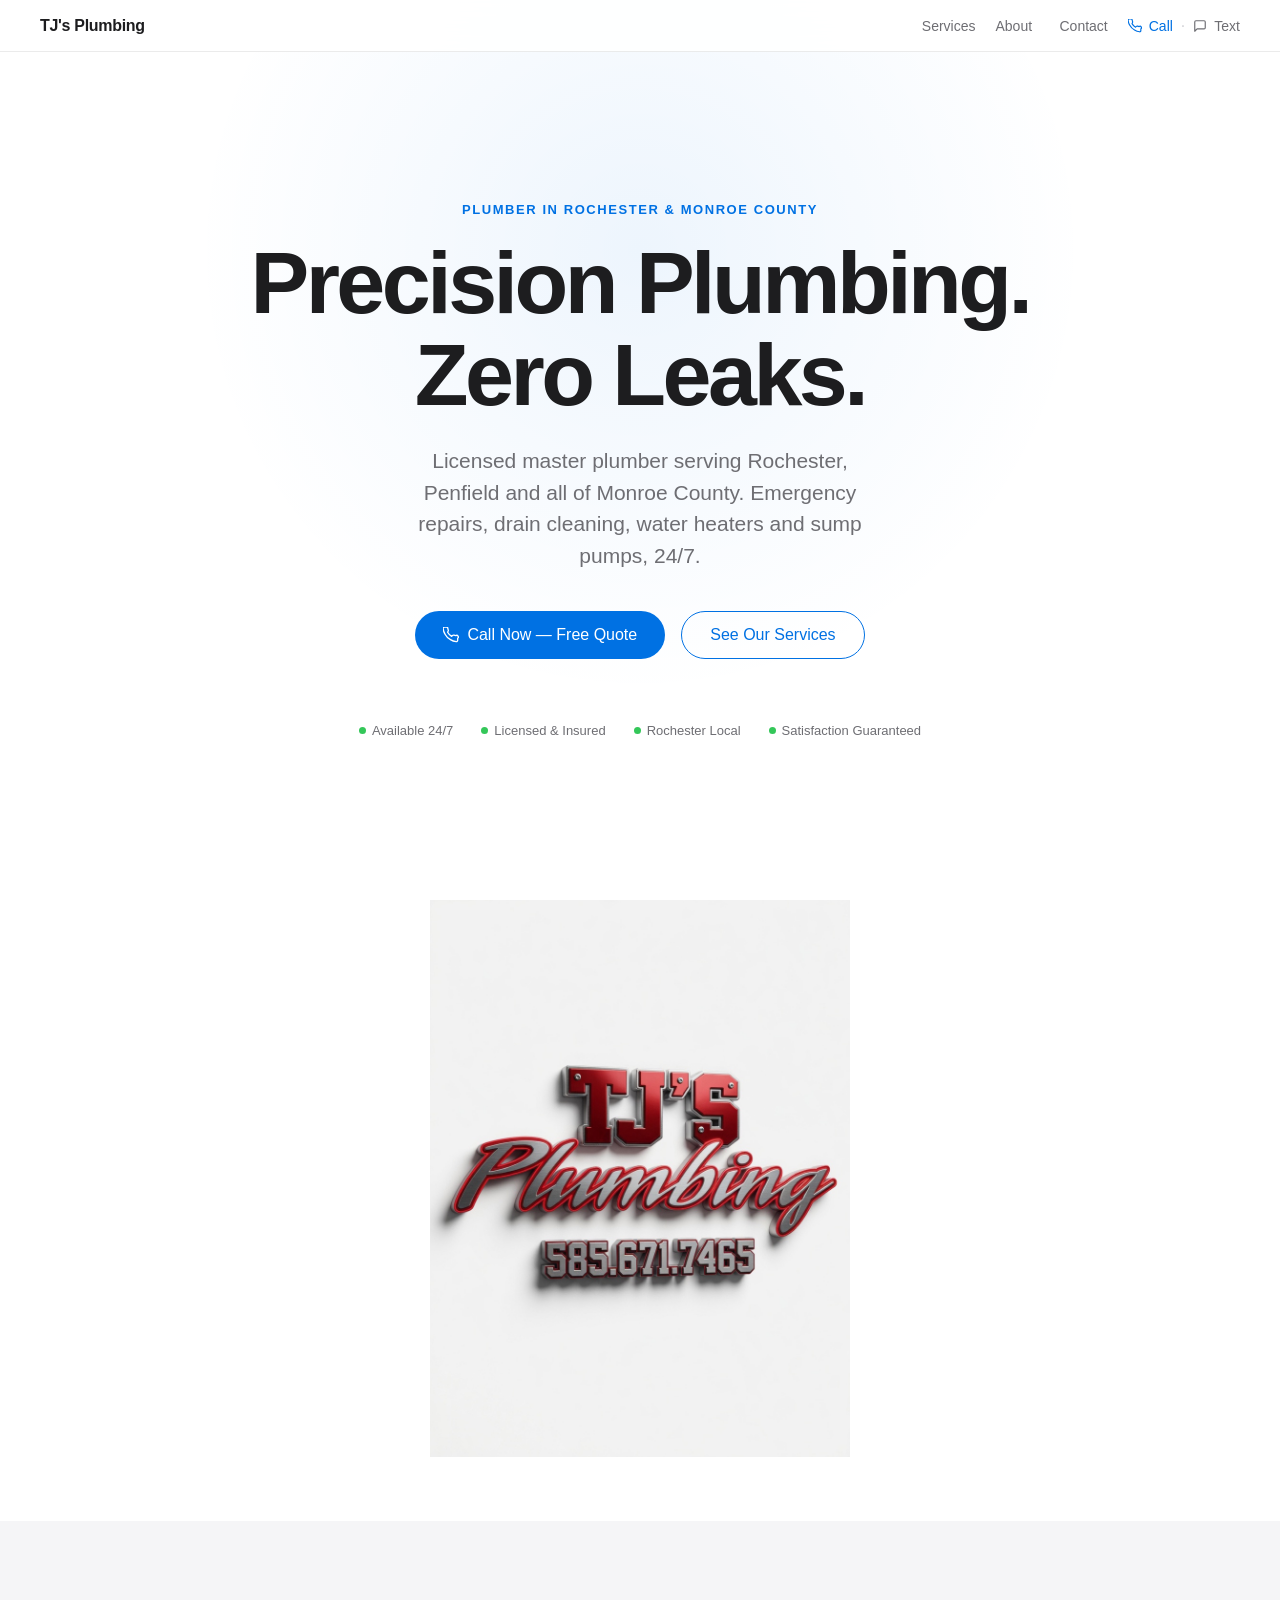
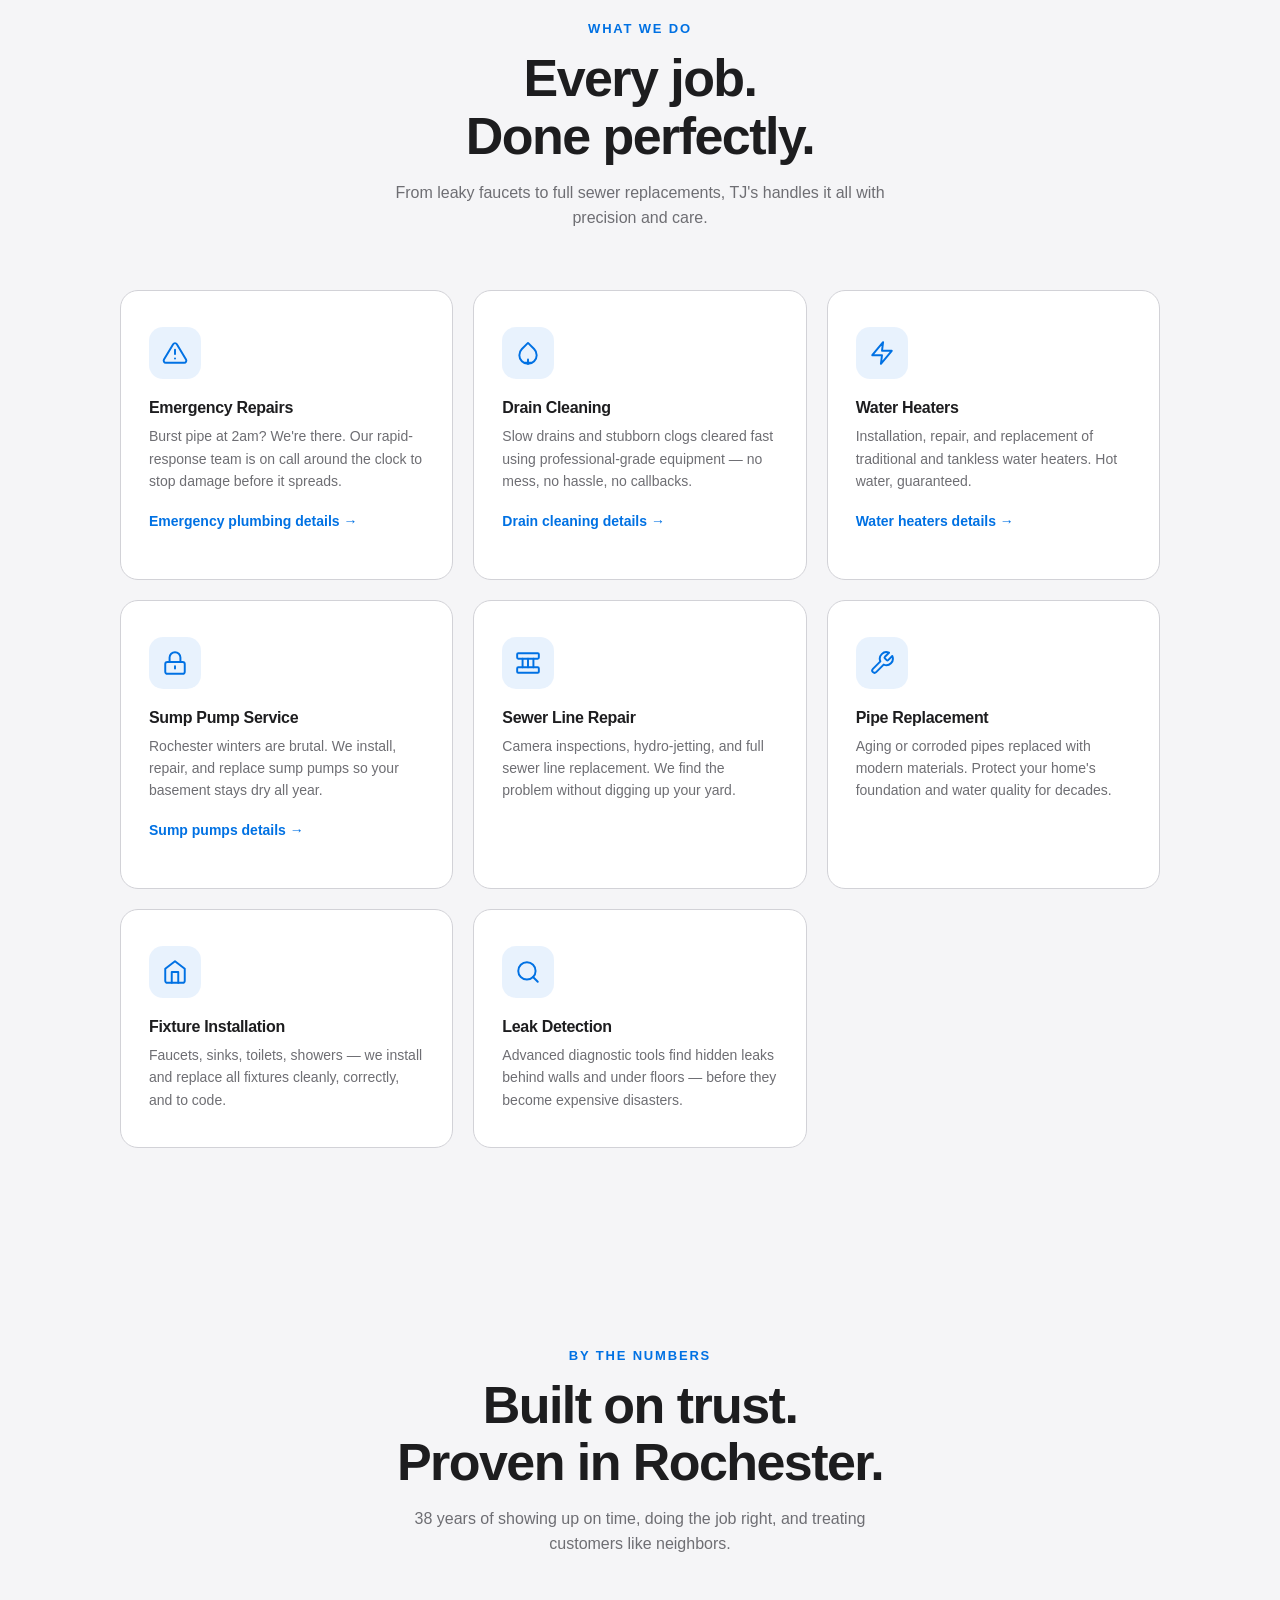
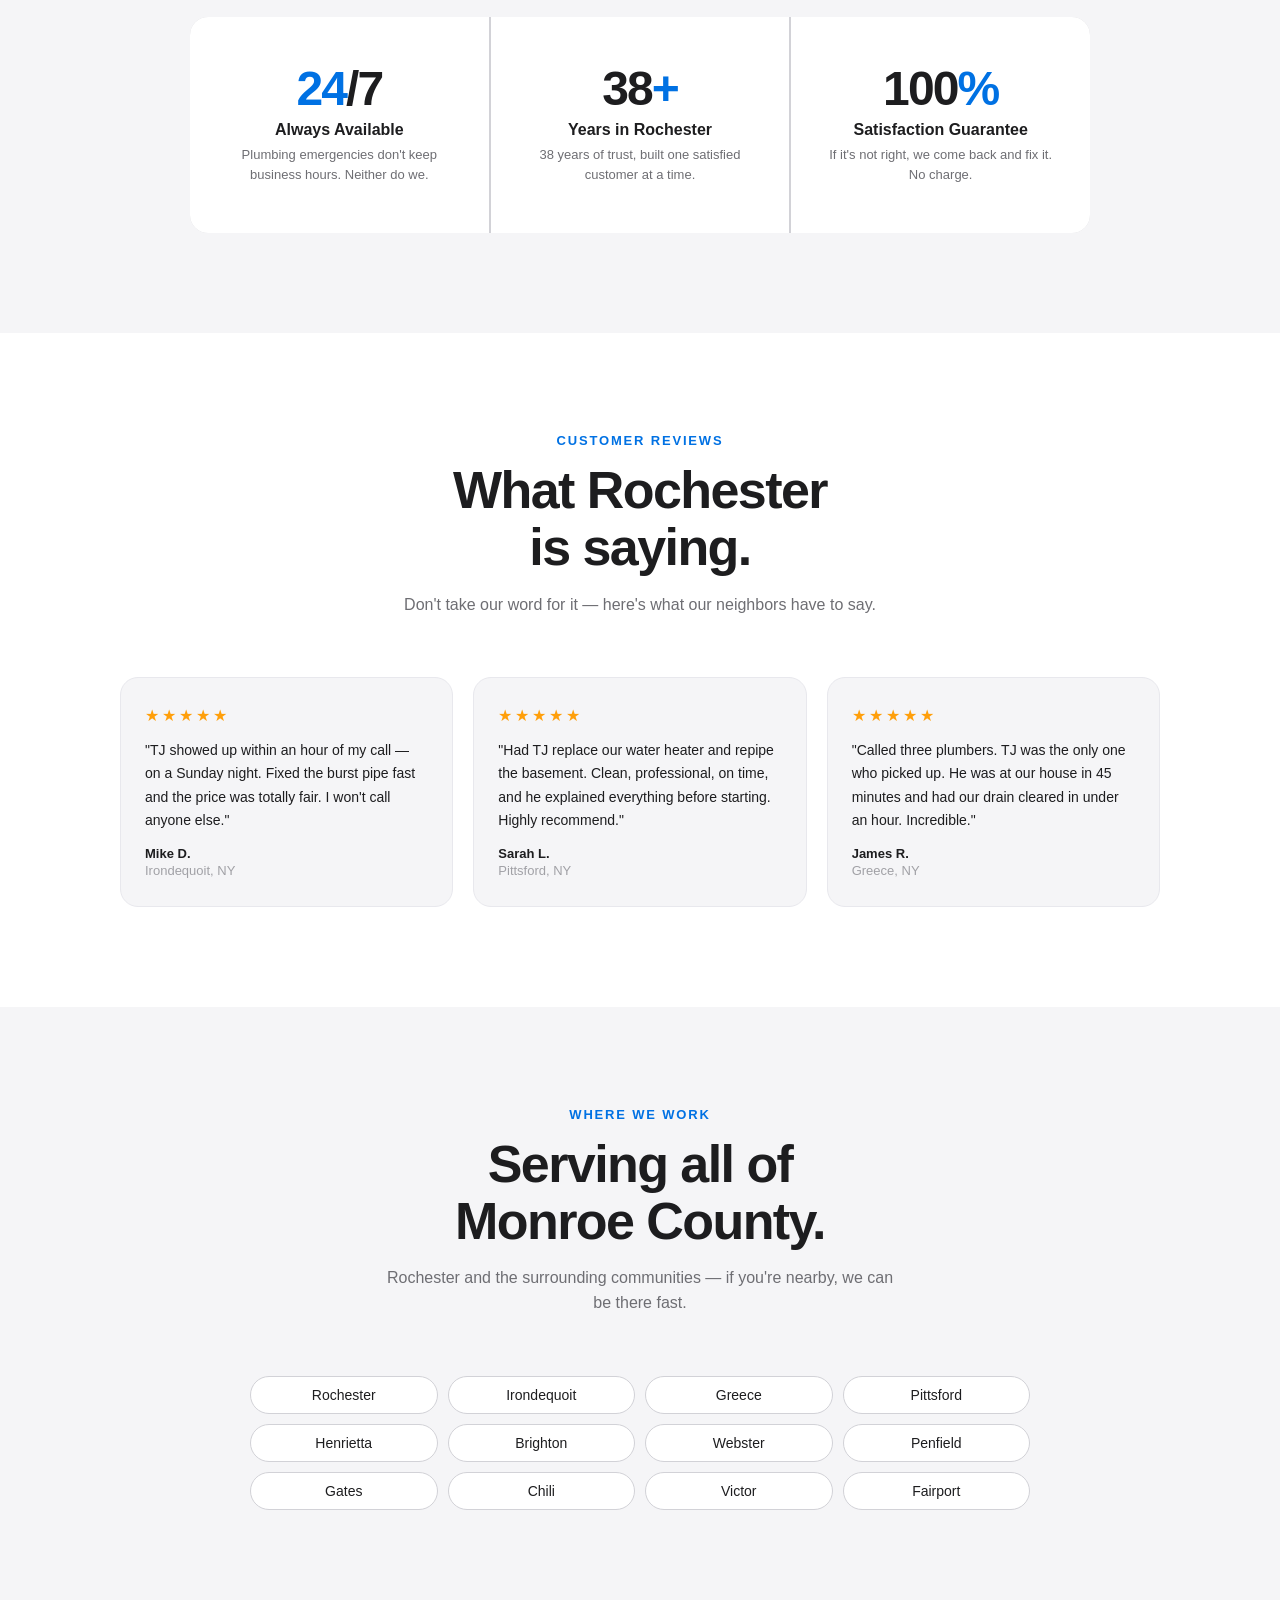
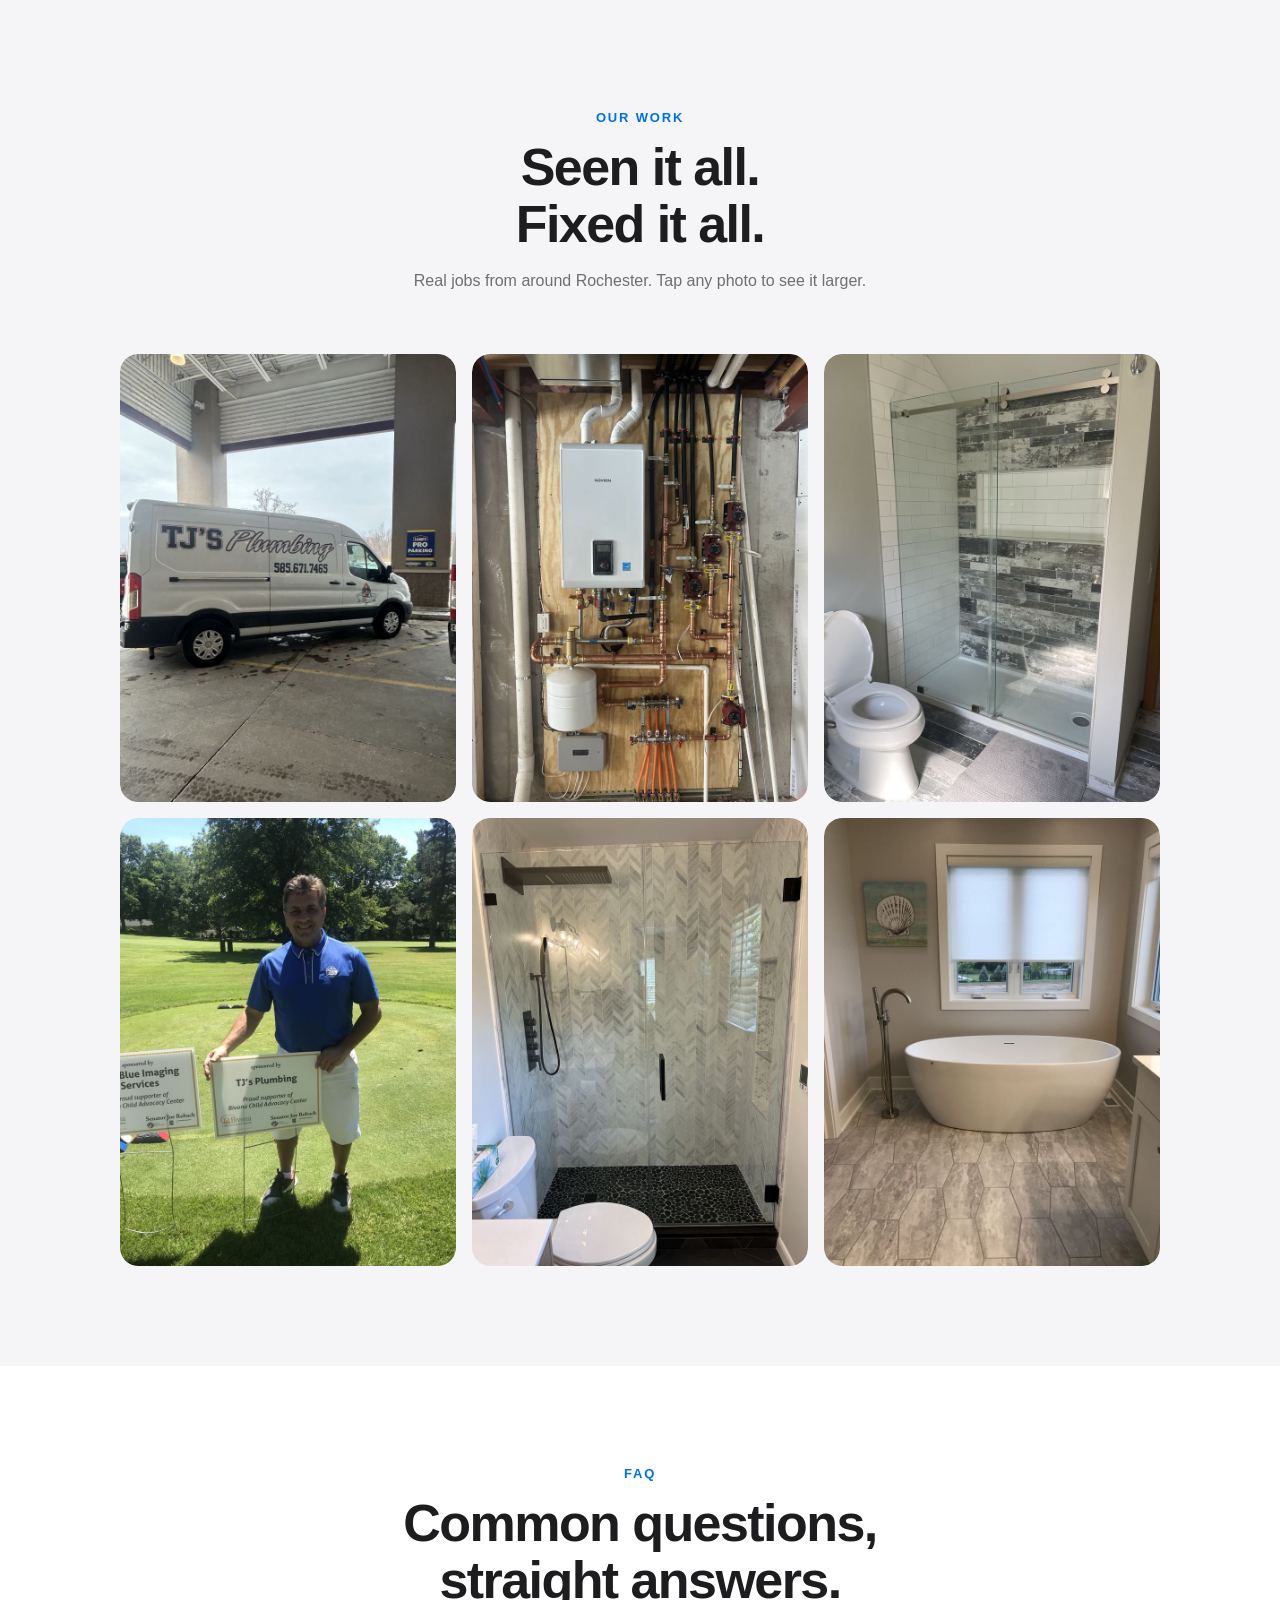
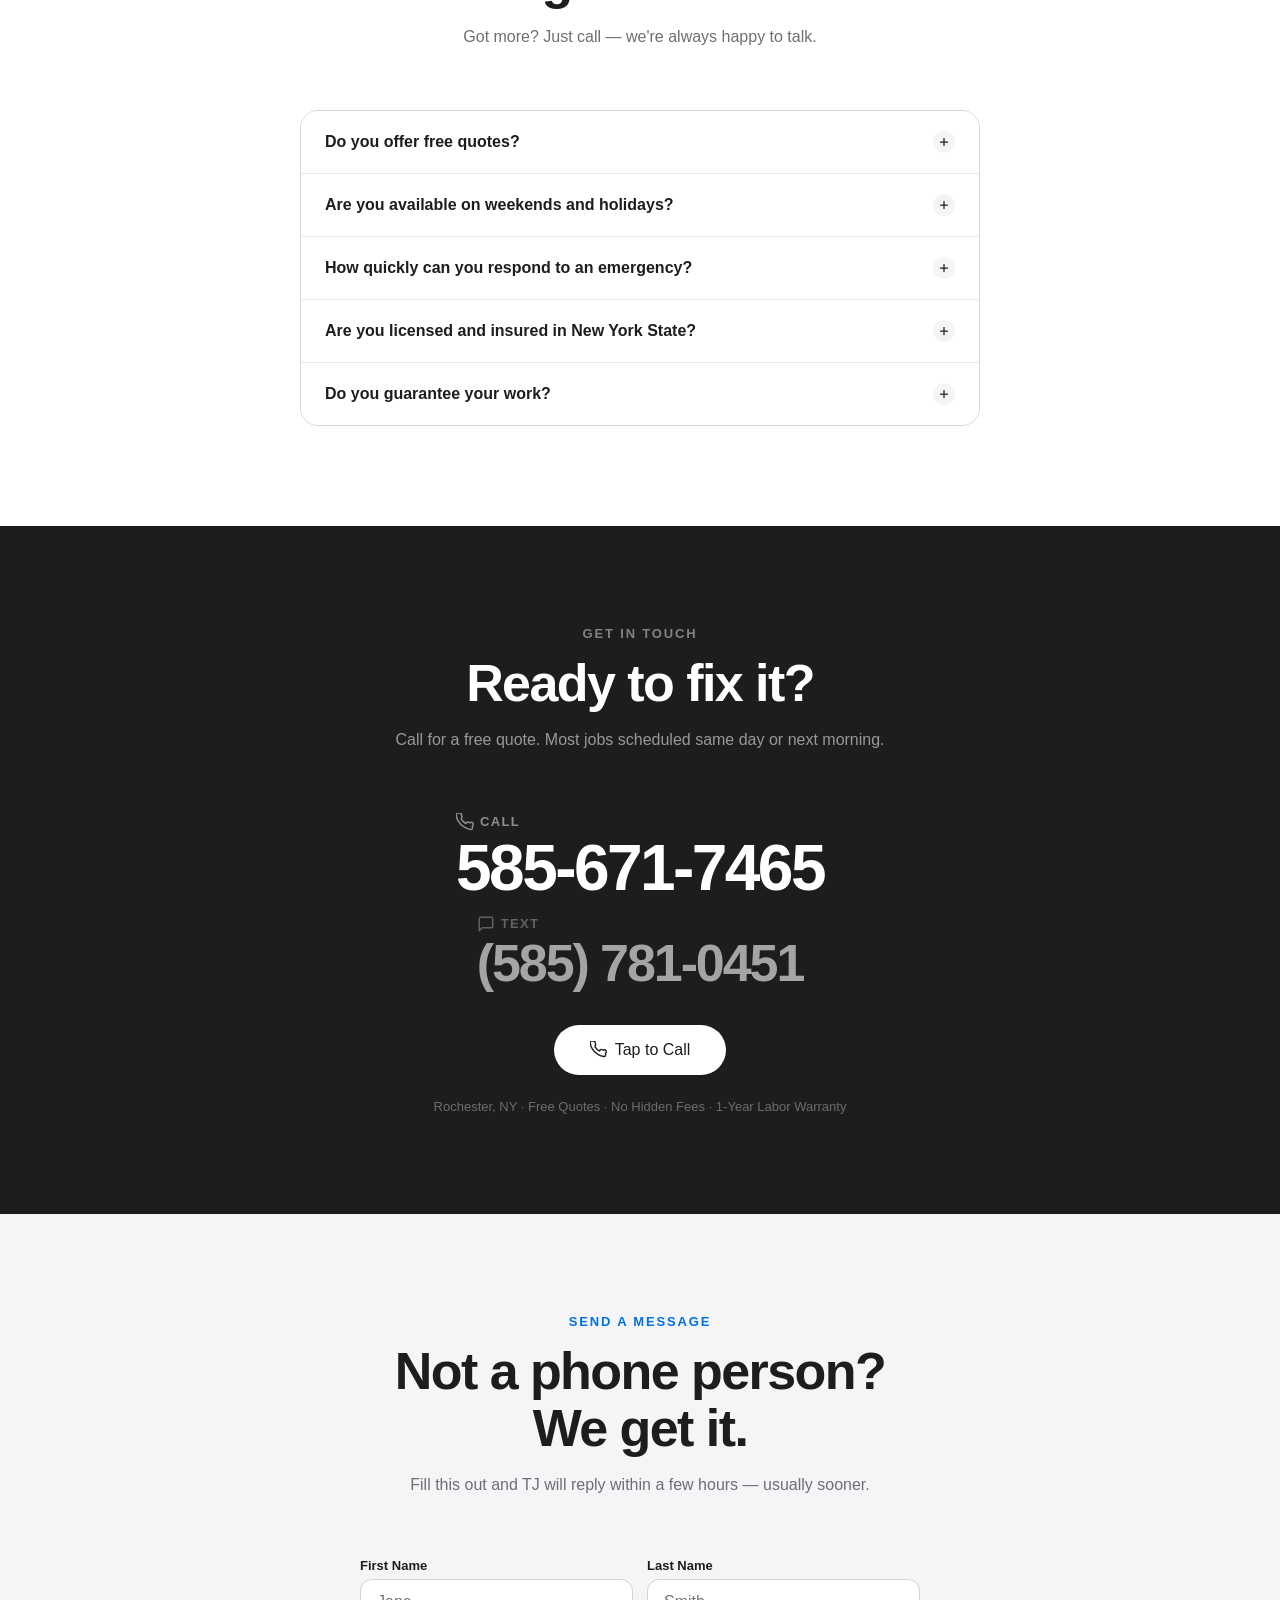
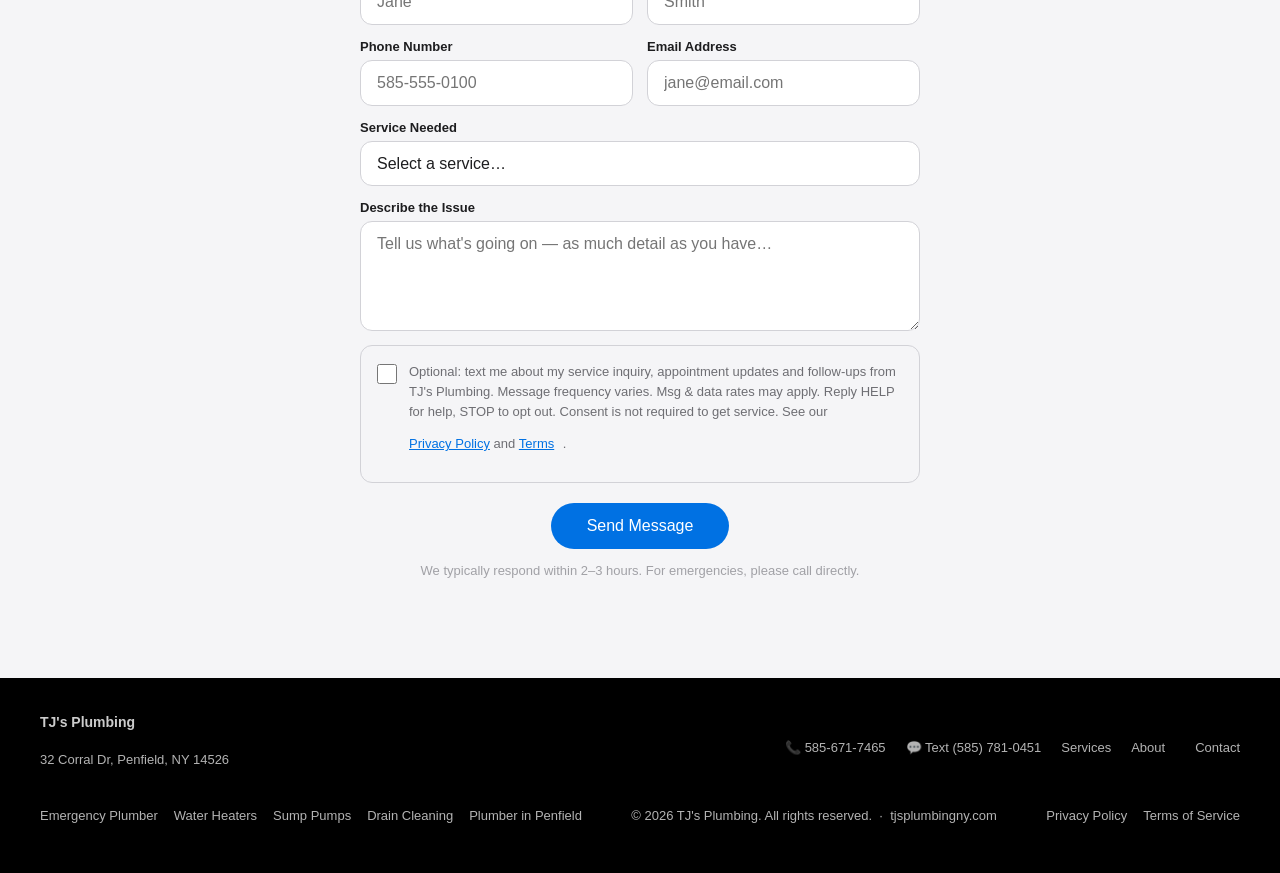
==== commit eafe00ef: "SEO audit changes, service pages and bug fixes (Nov 4 audit) - Plumber schema, alt text, hero servic" ====
--- a/index.html
+++ b/index.html
@@ -1,22 +1,56 @@
 <!DOCTYPE html>
 <html lang="en">
 <head>
+  <!-- RENDER PATHS: one HTML file, CSS media queries own layout. Phone (<=600px): one column, nav links hidden, call/text stay. Tablet (601-900px): two columns, nav links hidden. Desktop (>900px): full nav, three-column grids. No JS layout switching. -->
   <meta charset="UTF-8" />
-  <meta name="viewport" content="width=device-width, initial-scale=1.0" />
-  <meta name="description" content="TJ's Plumbing — Rochester NY's trusted local plumber. Emergency repairs, drain cleaning, water heaters, sewer lines & more. Licensed & insured. Call 585-671-7465." />
+  <meta name="viewport" content="width=device-width, initial-scale=1.0, viewport-fit=cover" />
+  <meta name="description" content="TJ's Plumbing: Rochester and Penfield plumber, 24/7. Emergency repairs, drain cleaning, water heaters and sump pumps. Licensed master plumber. 585-671-7465." />
   <meta name="robots" content="index, follow" />
   <meta property="og:title" content="TJ's Plumbing — Rochester, NY" />
   <meta property="og:description" content="Rochester's trusted local plumber. 24/7 emergency service. Licensed & insured. Free quotes. Call 585-671-7465." />
-  <meta property="og:url" content="https://tjsplumbingny.com" />
+  <meta property="og:url" content="https://tjsplumbingny.com/" />
+  <meta property="og:image" content="https://tjsplumbingny.com/photo1.jpg" />
   <meta property="og:type" content="website" />
-  <link rel="canonical" href="https://tjsplumbingny.com" />
+  <link rel="canonical" href="https://tjsplumbingny.com/" />
   <meta property="og:locale" content="en_US" />
-  <script>
-    /* Reveal animation opt-in. If this script is blocked or IntersectionObserver is
-       missing, html.js-reveal is never set and all content stays visible. */
-    try { if ('IntersectionObserver' in window) { document.documentElement.className += ' js-reveal'; } } catch (e) {}
+  <title>TJ's Plumbing | Plumber in Rochester &amp; Penfield, NY | 24/7</title>
+  <script type="application/ld+json">
+  {
+    "@context": "https://schema.org",
+    "@type": "Plumber",
+    "@id": "https://tjsplumbingny.com/#business",
+    "name": "TJ's Plumbing",
+    "url": "https://tjsplumbingny.com/",
+    "logo": "https://tjsplumbingny.com/tjs-logo.jpg",
+    "image": "https://tjsplumbingny.com/photo1.jpg",
+    "telephone": "+1-585-671-7465",
+    "address": {
+      "@type": "PostalAddress",
+      "streetAddress": "32 Corral Dr",
+      "addressLocality": "Penfield",
+      "addressRegion": "NY",
+      "postalCode": "14526",
+      "addressCountry": "US"
+    },
+    "openingHoursSpecification": {
+      "@type": "OpeningHoursSpecification",
+      "dayOfWeek": ["Monday","Tuesday","Wednesday","Thursday","Friday","Saturday","Sunday"],
+      "opens": "00:00",
+      "closes": "23:59"
+    },
+    "areaServed": ["Rochester, NY","Irondequoit, NY","Greece, NY","Pittsford, NY","Henrietta, NY","Brighton, NY","Webster, NY","Penfield, NY","Gates, NY","Chili, NY","Victor, NY","Fairport, NY"],
+    "makesOffer": [
+      {"@type":"Offer","itemOffered":{"@type":"Service","name":"Emergency plumbing repair","url":"https://tjsplumbingny.com/emergency-plumber/"}},
+      {"@type":"Offer","itemOffered":{"@type":"Service","name":"Water heater repair and replacement","url":"https://tjsplumbingny.com/water-heater-repair/"}},
+      {"@type":"Offer","itemOffered":{"@type":"Service","name":"Sump pump service","url":"https://tjsplumbingny.com/sump-pump-service/"}},
+      {"@type":"Offer","itemOffered":{"@type":"Service","name":"Drain cleaning","url":"https://tjsplumbingny.com/drain-cleaning/"}},
+      {"@type":"Offer","itemOffered":{"@type":"Service","name":"Sewer line repair"}},
+      {"@type":"Offer","itemOffered":{"@type":"Service","name":"Pipe replacement"}},
+      {"@type":"Offer","itemOffered":{"@type":"Service","name":"Fixture installation"}},
+      {"@type":"Offer","itemOffered":{"@type":"Service","name":"Leak detection"}}
+    ]
+  }
   </script>
-  <title>TJ's Plumbing | Rochester, NY | tjsplumbingny.com</title>
   <style>
     :root {
       --white: #ffffff;
@@ -68,7 +102,7 @@
       -webkit-backdrop-filter: saturate(180%) blur(20px);
       border-bottom: 1px solid rgba(0,0,0,0.08);
     }
-    .nav-logo { font-size: 17px; font-weight: 600; letter-spacing: -0.3px; color: var(--charcoal); text-decoration: none; }
+    .nav-logo { font-size: 16px; font-weight: 600; letter-spacing: -0.3px; color: var(--charcoal); text-decoration: none; }
     .nav-right { display: flex; align-items: center; gap: 20px; }
     .nav-link { font-size: 14px; color: var(--mid); text-decoration: none; transition: color 0.2s; }
     .nav-link:hover { color: var(--charcoal); }
@@ -89,7 +123,7 @@
     }
     .hero::before {
       content: ''; position: absolute; top: -200px; left: 50%;
-      transform: translateX(-50%); width: 900px; height: 900px;
+      transform: translateX(-50%); width: 240vw; max-width: 900px; height: 900px;
       background: radial-gradient(ellipse at center, rgba(0,113,227,0.07) 0%, transparent 70%);
       pointer-events: none; z-index: 0;
     }
@@ -123,23 +157,9 @@
     }
     .btn-primary:hover { background: var(--accent-hover); transform: scale(1.02); }
     .btn-primary:focus-visible { outline: 3px solid var(--accent); outline-offset: 3px; }
-    /* The number IS the button: the digits are the biggest tappable thing on the
-       fold, so nobody has to hunt for them or guess the area code. */
-    .btn-call {
-      display: inline-flex; align-items: center; justify-content: center; gap: 12px;
-      padding: 14px 32px; min-height: 60px;
-      background: var(--accent); color: #fff; border-radius: 980px;
-      text-decoration: none; touch-action: manipulation;
-      transition: background 0.2s, transform 0.15s;
-    }
-    .btn-call:hover { background: #0062c4; transform: translateY(-1px); }
-    .btn-call-icon { display: flex; }
-    .btn-call-text { display: flex; flex-direction: column; align-items: flex-start; line-height: 1.15; }
-    .btn-call-number { font-size: 24px; font-weight: 600; letter-spacing: -0.01em; }
-    .btn-call-sub { font-size: 13px; font-weight: 400; opacity: 0.85; }
     .btn-secondary {
-      display: inline-flex; align-items: center; justify-content: center; gap: 6px;
-      min-height: 48px; padding: 12px 28px; background: transparent; color: var(--accent);
+      display: inline-flex; align-items: center; gap: 6px;
+      padding: 14px 28px; background: transparent; color: var(--accent);
       font-size: 16px; font-weight: 500; border-radius: 980px;
       border: 1.5px solid var(--accent); text-decoration: none;
       transition: background 0.2s, transform 0.15s;
@@ -156,13 +176,13 @@
 
     /* ── SECTION SHARED ── */
     section { padding: 100px 24px; }
-    .section-eyebrow { font-size: 12px; font-weight: 600; letter-spacing: 0.14em; text-transform: uppercase; color: var(--accent); text-align: center; margin-bottom: 14px; }
+    .section-eyebrow { font-size: 13px; font-weight: 600; letter-spacing: 0.14em; text-transform: uppercase; color: var(--accent); text-align: center; margin-bottom: 14px; }
     .section-title { font-size: clamp(32px, 4.5vw, 52px); font-weight: 700; letter-spacing: -0.03em; text-align: center; color: var(--charcoal); line-height: 1.1; margin-bottom: 16px; }
-    .section-sub { font-size: 17px; color: var(--mid); text-align: center; max-width: 520px; margin: 0 auto 60px; line-height: 1.55; }
+    .section-sub { font-size: 16px; color: var(--mid); text-align: center; max-width: 520px; margin: 0 auto 60px; line-height: 1.55; }
 
     /* ── LOGO SECTION ── */
     .logo-section { background:#fff; text-align:center; padding:0 24px 60px; }
-    .hero-logo { width:420px; max-width:85vw; height:auto; display:inline-block; }
+    .hero-logo { width:min(420px, 85vw); height:auto; display:inline-block; }
 
     /* ── SERVICES ── */
     .services { background: var(--off-white); }
@@ -182,7 +202,7 @@
       margin-bottom: 20px;
     }
     .service-icon svg { width: 26px; height: 26px; color: var(--accent); }
-    .service-card h3 { font-size: 17px; font-weight: 600; letter-spacing: -0.02em; margin-bottom: 8px; color: var(--charcoal); }
+    .service-card h3 { font-size: 16px; font-weight: 600; letter-spacing: -0.02em; margin-bottom: 8px; color: var(--charcoal); }
     .service-card p { font-size: 14px; color: var(--mid); line-height: 1.6; }
 
     /* ── ABOUT ── */
@@ -214,7 +234,7 @@
     .trust-item:hover { background: rgba(0,113,227,0.03); }
     .trust-num { font-size: 48px; font-weight: 700; letter-spacing: -0.04em; color: var(--charcoal); line-height: 1; margin-bottom: 8px; }
     .trust-num em { color: var(--accent); font-style: normal; }
-    .trust-label { font-size: 15px; font-weight: 600; color: var(--charcoal); margin-bottom: 6px; }
+    .trust-label { font-size: 16px; font-weight: 600; color: var(--charcoal); margin-bottom: 6px; }
     .trust-desc { font-size: 13px; color: var(--mid); line-height: 1.55; }
 
     /* ── REVIEWS ── */
@@ -226,10 +246,10 @@
       display: flex; flex-direction: column; gap: 14px;
     }
     .stars { display: flex; gap: 3px; }
-    .star { color: #ff9f0a; font-size: 15px; }
+    .star { color: #ff9f0a; font-size: 16px; }
     .review-text { font-size: 14px; color: var(--charcoal); line-height: 1.65; flex: 1; }
     .review-name { font-size: 13px; font-weight: 600; color: var(--charcoal); }
-    .review-location { font-size: 12px; color: var(--light); margin-top: 2px; }
+    .review-location { font-size: 13px; color: var(--light); margin-top: 2px; }
     .reviews-source { text-align: center; margin-top: 28px; font-size: 13px; color: var(--light); }
     .reviews-source strong { color: var(--mid); }
 
@@ -262,11 +282,6 @@
       position: relative;
       background: var(--off-white);
     }
-    /* Service descriptions are hidden visually but remain in the DOM, so search
-       engines still read them while the grid stays scannable on a phone. */
-    .service-card p { position: absolute; width: 1px; height: 1px; padding: 0; margin: -1px;
-      overflow: hidden; clip: rect(0 0 0 0); white-space: nowrap; border: 0; }
-    .gallery-slot picture { display: block; width: 100%; height: 100%; }
     .gallery-slot img {
       width: 100%;
       height: 100%;
@@ -288,7 +303,7 @@
     .faq-q {
       width: 100%; background: var(--white); border: none;
       padding: 20px 24px; display: flex; justify-content: space-between; align-items: center; gap: 16px;
-      font-size: 15px; font-weight: 600; color: var(--charcoal);
+      font-size: 16px; font-weight: 600; color: var(--charcoal);
       cursor: pointer; text-align: left; transition: background 0.15s; font-family: var(--font);
     }
     .faq-q:hover, .faq-q[aria-expanded="true"] { background: var(--off-white); }
@@ -318,14 +333,14 @@
     .phone-display:hover { color: var(--accent); }
     .phone-display:focus-visible { outline: 3px solid var(--accent); border-radius: 8px; }
     .cta-phones { display: flex; flex-direction: column; align-items: center; gap: 12px; margin-bottom: 32px; }
-    .phone-sms { font-size: clamp(28px, 4.5vw, 52px); color: rgba(255,255,255,0.6); }
+    .phone-sms { font-size: clamp(36px, 4.5vw, 52px); color: rgba(255,255,255,0.6); }
     .phone-sms:hover { color: var(--accent); }
-    .phone-label { display: flex; align-items: center; gap: 6px; font-size: 12px; font-weight: 600; letter-spacing: 0.1em; text-transform: uppercase; opacity: 0.5; margin-bottom: 2px; }
+    .phone-label { display: flex; align-items: center; gap: 6px; font-size: 13px; font-weight: 600; letter-spacing: 0.1em; text-transform: uppercase; opacity: 0.5; margin-bottom: 2px; }
     .cta-actions { display: flex; justify-content: center; margin-bottom: 24px; }
     .btn-light {
       display: inline-flex; align-items: center; gap: 8px;
       padding: 16px 36px; background: var(--white); color: var(--charcoal);
-      font-size: 17px; font-weight: 500; border-radius: 980px; text-decoration: none;
+      font-size: 16px; font-weight: 500; border-radius: 980px; text-decoration: none;
       transition: background 0.2s, transform 0.15s;
     }
     .btn-light:hover { background: var(--off-white); transform: scale(1.02); }
@@ -343,7 +358,7 @@
     .form-field select {
       padding: 13px 16px; background: var(--white);
       border: 1.5px solid var(--border); border-radius: var(--radius-sm);
-      font-size: 15px; color: var(--charcoal); font-family: var(--font);
+      font-size: 16px; color: var(--charcoal); font-family: var(--font);
       outline: none; transition: border-color 0.2s, box-shadow 0.2s; -webkit-appearance: none;
     }
     .form-field input:focus,
@@ -352,19 +367,19 @@
     .form-field textarea { resize: vertical; min-height: 110px; }
     .form-submit { display: flex; justify-content: center; margin-top: 20px; }
     .form-submit .btn-primary { border: none; cursor: pointer; font-family: var(--font); font-size: 16px; padding: 14px 36px; }
-    .form-note { font-size: 12px; color: var(--light); text-align: center; margin-top: 14px; }
+    .form-note { font-size: 13px; color: var(--light); text-align: center; margin-top: 14px; }
 
     /* ── FOOTER ── */
     footer {
-      background: #000; color: rgba(255,255,255,0.45);
+      background: #000; color: rgba(255,255,255,0.7);
       padding: 36px 40px; display: flex; align-items: center;
-      justify-content: space-between; flex-wrap: wrap; gap: 12px; font-size: 12px;
-    }
-    footer a { color: rgba(255,255,255,0.45); text-decoration: none; transition: color 0.2s; }
+      justify-content: space-between; flex-wrap: wrap; gap: 12px; font-size: 13px;
+    }
+    footer a { color: rgba(255,255,255,0.7); text-decoration: none; transition: color 0.2s; }
     footer a:hover { color: var(--white); }
     .footer-brand { font-size: 14px; font-weight: 600; color: rgba(255,255,255,0.8); display: block; margin-bottom: 4px; }
     .footer-brand-block { display: flex; flex-direction: column; gap: 3px; }
-    .footer-addr { font-size: 12px; color: rgba(255,255,255,0.4); text-decoration: none; }
+    .footer-addr { font-size: 13px; color: rgba(255,255,255,0.7); text-decoration: none; }
     .footer-addr:hover { color: rgba(255,255,255,0.7); }
     .footer-links { display: flex; gap: 20px; }
 
@@ -391,7 +406,7 @@
       padding: 48px 40px;
       position: relative;
     }
-    .modal-box h2 { font-size: 24px; font-weight: 700; margin-bottom: 8px; color: var(--charcoal); letter-spacing: -0.02em; }
+    .modal-box h2 { font-size: 28px; font-weight: 700; margin-bottom: 8px; color: var(--charcoal); letter-spacing: -0.02em; }
     .modal-box .modal-date { font-size: 13px; color: var(--light); margin-bottom: 28px; }
     .modal-box h3 { font-size: 16px; font-weight: 600; margin: 24px 0 8px; color: var(--charcoal); }
     .modal-box p, .modal-box li { font-size: 14px; color: var(--mid); line-height: 1.7; margin-bottom: 8px; }
@@ -403,17 +418,18 @@
       border: none; border-radius: 50%;
       width: 32px; height: 32px;
       cursor: pointer;
-      font-size: 18px;
+      font-size: 16px;
       color: var(--mid);
       display: flex; align-items: center; justify-content: center;
       transition: background 0.2s;
     }
     .modal-close:hover { background: var(--border); }
     .footer-legal { display: flex; gap: 16px; }
+    .footer-legal a { display: inline-flex; align-items: center; min-height: 44px; }
     .footer-legal button {
       background: none; border: none;
-      color: rgba(255,255,255,0.45);
-      font-size: 12px; cursor: pointer;
+      color: rgba(255,255,255,0.7);
+      font-size: 13px; cursor: pointer;
       font-family: var(--font);
       transition: color 0.2s;
       padding: 0;
@@ -451,7 +467,7 @@
       border: 2px solid rgba(255,255,255,0.4);
       border-radius: 50%;
       color: #fff;
-      font-size: 26px;
+      font-size: 28px;
       font-weight: 300;
       cursor: pointer;
       display: flex;
@@ -463,22 +479,28 @@
     }
     .lightbox-close:hover { background: rgba(255,255,255,0.35); border-color: #fff; }
     .gallery-slot { cursor: pointer; }
+    button.gallery-slot { display: block; width: 100%; border: none; padding: 0; font: inherit; }
+    button.gallery-slot:focus-visible { outline: 3px solid var(--accent); outline-offset: 3px; }
+    a, button, select, input, textarea { touch-action: manipulation; }
+    .skip-link, .nav-logo, .nav-cta, .nav-link, .footer-legal button, .footer-addr { display: inline-flex; align-items: center; min-height: 44px; min-width: 44px; }
+    nav { padding-left: max(40px, env(safe-area-inset-left)); padding-right: max(40px, env(safe-area-inset-right)); padding-top: env(safe-area-inset-top); height: calc(52px + env(safe-area-inset-top)); }
+    .service-more { display: inline-flex; align-items: center; min-height: 44px; margin-top: 6px; font-size: 14px; font-weight: 600; color: var(--accent); text-decoration: none; }
+    .service-more:hover { text-decoration: underline; }
+    .footer-services { display: flex; flex-wrap: wrap; gap: 4px 16px; }
+    .footer-services a, .footer-links a { display: inline-flex; align-items: center; min-height: 44px; min-width: 44px; }
+    .consent-link { display: inline-flex; align-items: center; min-height: 44px; min-width: 44px; color: var(--accent); }
     @keyframes lbIn { from { opacity:0; transform: scale(0.93); } to { opacity:1; transform: scale(1); } }
 
     /* ── SCROLL REVEAL ── */
-    /* Content is VISIBLE by default. The hide-then-reveal effect applies only once JS
-       has confirmed it is running (html.js-reveal). If JS fails, is blocked, or errors
-       before this point, the page renders normally instead of going blank. */
-    .reveal { opacity: 1; transform: none; transition: opacity 0.7s ease, transform 0.7s ease; }
-    html.js-reveal .reveal { opacity: 0; transform: translateY(28px); }
-    html.js-reveal .reveal.visible { opacity: 1; transform: translateY(0); }
+    .reveal { opacity: 0; transform: translateY(28px); transition: opacity 0.7s ease, transform 0.7s ease; }
+    .reveal.visible { opacity: 1; transform: translateY(0); }
 
     @keyframes fadeUp { to { opacity: 1; transform: translateY(0); } }
 
     /* ── REDUCED MOTION ── */
     @media (prefers-reduced-motion: reduce) {
       *, *::before, *::after { animation-duration: 0.01ms !important; transition-duration: 0.01ms !important; }
-      .reveal, html.js-reveal .reveal { opacity: 1 !important; transform: none !important; }
+      .reveal { opacity: 1; transform: none; }
       html { scroll-behavior: auto; }
     }
 
@@ -498,10 +520,10 @@
 
     /* ── MOBILE ── */
     @media (max-width: 600px) {
-      nav { padding: 0 20px; }
+      nav { padding-left: max(20px, env(safe-area-inset-left)); padding-right: max(20px, env(safe-area-inset-right)); }
+      .hero-logo { width: min(300px, 80vw); }
       section { padding: 72px 20px; }
-      /* With descriptions hidden the cards are title-only, so two fit a phone. */
-      .services-grid { grid-template-columns: repeat(2, 1fr); gap: 12px; }
+      .services-grid { grid-template-columns: 1fr; }
       .gallery-grid { grid-template-columns: 1fr; }
       .reviews-grid { grid-template-columns: 1fr; }
       .areas-grid { grid-template-columns: repeat(2, 1fr); }
@@ -541,18 +563,15 @@
 
   <!-- HERO -->
   <section class="hero" aria-label="Hero">
-    <p class="hero-eyebrow">Rochester's Trusted Plumbers</p>
+    <p class="hero-eyebrow">Plumber in Rochester &amp; Monroe County</p>
     <h1 class="hero-headline">Precision Plumbing.<br>Zero Leaks.</h1>
-    <p class="hero-sub">Expert plumbing service for Rochester homes and businesses. Fast, reliable, and done right — every time.</p>
+    <p class="hero-sub">Licensed master plumber serving Rochester, Penfield and all of Monroe County. Emergency repairs, drain cleaning, water heaters and sump pumps, 24/7.</p>
     <div class="hero-actions">
-      <a class="btn-call" href="tel:5856717465" aria-label="Call TJ&#39;s Plumbing at 585-671-7465">
-        <span class="btn-call-icon"><svg width="20" height="20" viewBox="0 0 24 24" fill="none" stroke="currentColor" stroke-width="2" stroke-linecap="round" stroke-linejoin="round" aria-hidden="true"><path d="M22 16.92v3a2 2 0 01-2.18 2 19.79 19.79 0 01-8.63-3.07A19.5 19.5 0 013.07 10.8 19.79 19.79 0 01.22 2.18 2 2 0 012.18 0h3a2 2 0 012 1.72c.127.96.361 1.903.7 2.81a2 2 0 01-.45 2.11L6.91 7.91a16 16 0 006.09 6.09l1.28-1.28a2 2 0 012.11-.45c.907.339 1.85.573 2.81.7A2 2 0 0122 16.92z"/></svg></span>
-        <span class="btn-call-text">
-          <span class="btn-call-number">585-671-7465</span>
-          <span class="btn-call-sub">Free quote &middot; We answer</span>
-        </span>
+      <a class="btn-primary" href="tel:5856717465">
+        <svg width="16" height="16" viewBox="0 0 24 24" fill="none" stroke="currentColor" stroke-width="2" stroke-linecap="round" stroke-linejoin="round" aria-hidden="true"><path d="M22 16.92v3a2 2 0 01-2.18 2 19.79 19.79 0 01-8.63-3.07A19.5 19.5 0 013.07 10.8 19.79 19.79 0 01.22 2.18 2 2 0 012.18 0h3a2 2 0 012 1.72c.127.96.361 1.903.7 2.81a2 2 0 01-.45 2.11L6.91 7.91a16 16 0 006.09 6.09l1.28-1.28a2 2 0 012.11-.45c.907.339 1.85.573 2.81.7A2 2 0 0122 16.92z"/></svg>
+        Call Now — Free Quote
       </a>
-      <a class="btn-secondary" href="sms:5857810451">Prefer to text?</a>
+      <a class="btn-secondary" href="#services">See Our Services</a>
     </div>
     <div class="hero-badges" aria-label="Key credentials">
       <span><span class="dot" aria-hidden="true"></span>Available 24/7</span>
@@ -562,6 +581,10 @@
     </div>
   </section>
 
+  <!-- LOGO SECTION -->
+  <div class="logo-section">
+    <img src="tjs-logo.jpg" alt="TJ's Plumbing" class="hero-logo" />
+  </div>
 
   <!-- SERVICES -->
   <section class="services" id="services" aria-labelledby="services-h">
@@ -576,6 +599,7 @@
         </div>
         <h3>Emergency Repairs</h3>
         <p>Burst pipe at 2am? We're there. Our rapid-response team is on call around the clock to stop damage before it spreads.</p>
+        <a class="service-more" href="/emergency-plumber/">Emergency plumbing details &rarr;</a>
       </div>
 
       <!-- FIXED: was a clock SVG — now uses a correct water-drop/drain icon -->
@@ -585,6 +609,7 @@
         </div>
         <h3>Drain Cleaning</h3>
         <p>Slow drains and stubborn clogs cleared fast using professional-grade equipment — no mess, no hassle, no callbacks.</p>
+        <a class="service-more" href="/drain-cleaning/">Drain cleaning details &rarr;</a>
       </div>
 
       <div class="service-card reveal">
@@ -593,6 +618,7 @@
         </div>
         <h3>Water Heaters</h3>
         <p>Installation, repair, and replacement of traditional and tankless water heaters. Hot water, guaranteed.</p>
+        <a class="service-more" href="/water-heater-repair/">Water heaters details &rarr;</a>
       </div>
 
       <!-- NEW: Sump Pump -->
@@ -602,6 +628,7 @@
         </div>
         <h3>Sump Pump Service</h3>
         <p>Rochester winters are brutal. We install, repair, and replace sump pumps so your basement stays dry all year.</p>
+        <a class="service-more" href="/sump-pump-service/">Sump pumps details &rarr;</a>
       </div>
 
       <!-- NEW: Sewer Lines -->
@@ -642,7 +669,7 @@
   </section>
 
   <!-- WHY TJ'S -->
-  <section class="why" aria-labelledby="why-h">
+  <section class="why" id="about" aria-labelledby="why-h">
     <p class="section-eyebrow reveal">By the Numbers</p>
     <h2 class="section-title reveal" id="why-h">Built on trust.<br>Proven in Rochester.</h2>
     <p class="section-sub reveal">38 years of showing up on time, doing the job right, and treating customers like neighbors.</p>
@@ -672,29 +699,28 @@
     <p class="section-sub reveal">Don't take our word for it — here's what our neighbors have to say.</p>
     <div class="reviews-grid">
       <div class="review-card reveal">
-        <div class="stars" aria-label="5 out of 5 stars"><span class="star" aria-hidden="true">★</span><span class="star" aria-hidden="true">★</span><span class="star" aria-hidden="true">★</span><span class="star" aria-hidden="true">★</span><span class="star" aria-hidden="true">★</span></div>
+        <div class="stars" role="img" aria-label="5 out of 5 stars"><span class="star" aria-hidden="true">★</span><span class="star" aria-hidden="true">★</span><span class="star" aria-hidden="true">★</span><span class="star" aria-hidden="true">★</span><span class="star" aria-hidden="true">★</span></div>
         <p class="review-text">"TJ showed up within an hour of my call — on a Sunday night. Fixed the burst pipe fast and the price was totally fair. I won't call anyone else."</p>
         <div><div class="review-name">Mike D.</div><div class="review-location">Irondequoit, NY</div></div>
       </div>
       <div class="review-card reveal">
-        <div class="stars" aria-label="5 out of 5 stars"><span class="star" aria-hidden="true">★</span><span class="star" aria-hidden="true">★</span><span class="star" aria-hidden="true">★</span><span class="star" aria-hidden="true">★</span><span class="star" aria-hidden="true">★</span></div>
+        <div class="stars" role="img" aria-label="5 out of 5 stars"><span class="star" aria-hidden="true">★</span><span class="star" aria-hidden="true">★</span><span class="star" aria-hidden="true">★</span><span class="star" aria-hidden="true">★</span><span class="star" aria-hidden="true">★</span></div>
         <p class="review-text">"Had TJ replace our water heater and repipe the basement. Clean, professional, on time, and he explained everything before starting. Highly recommend."</p>
         <div><div class="review-name">Sarah L.</div><div class="review-location">Pittsford, NY</div></div>
       </div>
       <div class="review-card reveal">
-        <div class="stars" aria-label="5 out of 5 stars"><span class="star" aria-hidden="true">★</span><span class="star" aria-hidden="true">★</span><span class="star" aria-hidden="true">★</span><span class="star" aria-hidden="true">★</span><span class="star" aria-hidden="true">★</span></div>
+        <div class="stars" role="img" aria-label="5 out of 5 stars"><span class="star" aria-hidden="true">★</span><span class="star" aria-hidden="true">★</span><span class="star" aria-hidden="true">★</span><span class="star" aria-hidden="true">★</span><span class="star" aria-hidden="true">★</span></div>
         <p class="review-text">"Called three plumbers. TJ was the only one who picked up. He was at our house in 45 minutes and had our drain cleared in under an hour. Incredible."</p>
         <div><div class="review-name">James R.</div><div class="review-location">Greece, NY</div></div>
       </div>
     </div>
-    <!-- Review count placeholder — update with real numbers from Tom's GBP -->
   </section>
 
   <!-- SERVICE AREAS -->
   <section class="areas" aria-labelledby="areas-h">
     <p class="section-eyebrow reveal">Where We Work</p>
-    <h2 class="section-title reveal" id="areas-h">Rochester and<br>everywhere around it.</h2>
-    <p class="section-sub reveal">All of Monroe County plus the surrounding towns. If you're nearby and not on this list, call and ask &mdash; the answer is usually yes.</p>
+    <h2 class="section-title reveal" id="areas-h">Serving all of<br>Monroe County.</h2>
+    <p class="section-sub reveal">Rochester and the surrounding communities — if you're nearby, we can be there fast.</p>
     <div class="areas-grid reveal">
       <div class="area-chip">Rochester</div>
       <div class="area-chip">Irondequoit</div>
@@ -716,32 +742,14 @@
   <section class="gallery" id="gallery" aria-labelledby="gallery-h">
     <p class="section-eyebrow reveal">Our Work</p>
     <h2 class="section-title reveal" id="gallery-h">Seen it all.<br>Fixed it all.</h2>
-    <p class="section-sub reveal">Real jobs in real Rochester-area homes &mdash; a look at what 38 years of craftsmanship gets you.</p>
+    <p class="section-sub reveal">Real jobs from around Rochester. Tap any photo to see it larger.</p>
     <div class="gallery-grid reveal">
-      <div class="gallery-slot" onclick="openLightbox('photo1.jpg')"><picture>
-        <source srcset="photo1.webp" type="image/webp" />
-        <img src="photo1.jpg" alt="TJ&#39;s Plumbing service van at Lowe&#39;s Pro parking in Rochester, NY" class="gallery-img" loading="lazy" decoding="async" width="750" height="1000" />
-      </picture></div>
-      <div class="gallery-slot" onclick="openLightbox('photo2.jpg')"><picture>
-        <source srcset="photo2.webp" type="image/webp" />
-        <img src="photo2.jpg" alt="Navien tankless boiler and copper manifold installation with zone pumps and radiant loops" class="gallery-img" loading="lazy" decoding="async" width="750" height="1000" />
-      </picture></div>
-      <div class="gallery-slot" onclick="openLightbox('photo3.jpg')"><picture>
-        <source srcset="photo3.webp" type="image/webp" />
-        <img src="photo3.jpg" alt="Finished shower with glass sliding door and new toilet, Monroe County NY bathroom" class="gallery-img" loading="lazy" decoding="async" width="750" height="1000" />
-      </picture></div>
-      <div class="gallery-slot" onclick="openLightbox('photo4.jpg')"><picture>
-        <source srcset="photo4.webp" type="image/webp" />
-        <img src="photo4.jpg" alt="Tom Mastrodonato of TJ&#39;s Plumbing sponsoring the Bivona Child Advocacy Center golf tournament" class="gallery-img" loading="lazy" decoding="async" width="750" height="1000" />
-      </picture></div>
-      <div class="gallery-slot" onclick="openLightbox('photo5.jpg')"><picture>
-        <source srcset="photo5.webp" type="image/webp" />
-        <img src="photo5.jpg" alt="Chevron marble tile shower with pebble floor and frameless glass door" class="gallery-img" loading="lazy" decoding="async" width="750" height="1000" />
-      </picture></div>
-      <div class="gallery-slot" onclick="openLightbox('photo6.jpg')"><picture>
-        <source srcset="photo6.webp" type="image/webp" />
-        <img src="photo6.jpg" alt="Freestanding soaking tub with floor-mount filler on hexagon tile" class="gallery-img" loading="lazy" decoding="async" width="750" height="1000" />
-      </picture></div>
+      <button type="button" class="gallery-slot" onclick="openLightbox('photo1.jpg', this.querySelector('img').alt)" aria-label="View larger: TJ's Plumbing work van with the company name and phone number"><img src="photo1.jpg" alt="TJ's Plumbing work van with the company name and phone number" class="gallery-img" loading="lazy" width="880" height="1168" /></button>
+      <button type="button" class="gallery-slot" onclick="openLightbox('photo2.jpg', this.querySelector('img').alt)" aria-label="View larger: Wall-mounted tankless heating unit installed with copper piping and circulator pumps"><img src="photo2.jpg" alt="Wall-mounted tankless heating unit installed with copper piping and circulator pumps" class="gallery-img" loading="lazy" width="880" height="1168" /></button>
+      <button type="button" class="gallery-slot" onclick="openLightbox('photo3.jpg', this.querySelector('img').alt)" aria-label="View larger: Finished bathroom with a tiled shower, sliding glass door and new toilet"><img src="photo3.jpg" alt="Finished bathroom with a tiled shower, sliding glass door and new toilet" class="gallery-img" loading="lazy" width="880" height="1168" /></button>
+      <button type="button" class="gallery-slot" onclick="openLightbox('photo4.jpg', this.querySelector('img').alt)" aria-label="View larger: TJ's Plumbing sponsor sign supporting Bivona Child Advocacy Center at a charity golf outing"><img src="photo4.jpg" alt="TJ's Plumbing sponsor sign supporting Bivona Child Advocacy Center at a charity golf outing" class="gallery-img" loading="lazy" width="880" height="1168" /></button>
+      <button type="button" class="gallery-slot" onclick="openLightbox('photo5.jpg', this.querySelector('img').alt)" aria-label="View larger: Walk-in glass shower with herringbone tile and a rainfall shower head"><img src="photo5.jpg" alt="Walk-in glass shower with herringbone tile and a rainfall shower head" class="gallery-img" loading="lazy" width="880" height="1168" /></button>
+      <button type="button" class="gallery-slot" onclick="openLightbox('photo6.jpg', this.querySelector('img').alt)" aria-label="View larger: Bathroom with a freestanding soaking tub and floor-mounted tub filler"><img src="photo6.jpg" alt="Bathroom with a freestanding soaking tub and floor-mounted tub filler" class="gallery-img" loading="lazy" width="880" height="1060" /></button>
     </div>
   </section>
 
@@ -797,7 +805,7 @@
     </div>
     <!-- FIXED: was inline-flex anchor with margin:0 auto which doesn't self-center — now wrapped in flex container -->
     <div class="cta-actions reveal">
-      <a class="btn-light" href="tel:5856717465" aria-label="Tap to call TJ's Plumbing">
+      <a class="btn-light" href="tel:5856717465">
         <svg width="17" height="17" viewBox="0 0 24 24" fill="none" stroke="currentColor" stroke-width="2" stroke-linecap="round" stroke-linejoin="round" aria-hidden="true"><path d="M22 16.92v3a2 2 0 01-2.18 2 19.79 19.79 0 01-8.63-3.07A19.5 19.5 0 013.07 10.8 19.79 19.79 0 01.22 2.18 2 2 0 012.18 0h3a2 2 0 012 1.72c.127.96.361 1.903.7 2.81a2 2 0 01-.45 2.11L6.91 7.91a16 16 0 006.09 6.09l1.28-1.28a2 2 0 012.11-.45c.907.339 1.85.573 2.81.7A2 2 0 0122 16.92z"/></svg>
         Tap to Call
       </a>
@@ -815,16 +823,14 @@
       <!-- SUCCESS STATE -->
       <div id="form-success" style="display:none; text-align:center; padding:48px 20px;">
         <svg width="52" height="52" viewBox="0 0 24 24" fill="none" stroke="#34c759" stroke-width="2" stroke-linecap="round" stroke-linejoin="round" style="margin:0 auto 16px;display:block" aria-hidden="true"><path d="M22 11.08V12a10 10 0 11-5.93-9.14"/><polyline points="22 4 12 14.01 9 11.01"/></svg>
-        <h3 style="font-size:20px;font-weight:600;margin-bottom:8px;color:var(--charcoal)">Message received!</h3>
-        <p style="font-size:15px;color:var(--mid);line-height:1.6">TJ will be in touch within a few hours.<br>For anything urgent call <a href="tel:5856717465" style="color:var(--accent);font-weight:500">585-671-7465</a>.</p>
-      </div>
-
-      <!-- FAILURE STATE — shown only when the lead did NOT send -->
-      <div id="form-error" role="alert" style="display:none; text-align:center; padding:32px 20px; margin-bottom:8px; background:#FFF4F4; border:1.5px solid #F5C2C2; border-radius:var(--radius-sm);">
-        <svg width="46" height="46" viewBox="0 0 24 24" fill="none" stroke="#C62828" stroke-width="2" stroke-linecap="round" stroke-linejoin="round" style="margin:0 auto 14px;display:block" aria-hidden="true"><circle cx="12" cy="12" r="10"/><line x1="12" y1="8" x2="12" y2="13"/><line x1="12" y1="16.5" x2="12.01" y2="16.5"/></svg>
-        <h3 style="font-size:19px;font-weight:600;margin-bottom:8px;color:var(--charcoal)">That didn&#39;t go through</h3>
-        <p style="font-size:15px;color:var(--mid);line-height:1.6;margin-bottom:18px">Your message was not sent, so please don&#39;t wait on a reply. Call or text us directly and we&#39;ll take care of you.</p>
-        <a href="tel:5856717465" style="display:inline-flex;align-items:center;justify-content:center;min-height:44px;padding:0 24px;border-radius:999px;background:var(--accent);color:#fff;font-size:16px;font-weight:600;text-decoration:none;touch-action:manipulation;">Call 585-671-7465</a>
+        <h3 style="font-size:28px;font-weight:600;margin-bottom:8px;color:var(--charcoal)">Message received!</h3>
+        <p style="font-size: 16px;color:var(--mid);line-height:1.6">TJ will be in touch within a few hours.<br>For anything urgent call <a href="tel:5856717465" style="color:var(--accent);font-weight:500">585-671-7465</a>.</p>
+      </div>
+
+      <!-- FAILURE STATE: shown when the message could not be sent -->
+      <div id="form-failure" hidden role="alert" style="text-align:center; padding:20px; margin-bottom:20px; background:#fff4e5; border:1.5px solid #f5c26b; border-radius:var(--radius-sm);">
+        <p style="font-size:16px;color:var(--charcoal);line-height:1.55;font-weight:600;margin-bottom:6px">Sorry, your message didn't go through.</p>
+        <p style="font-size: 16px;color:var(--mid);line-height:1.55">Please call <a href="tel:5856717465" style="color:var(--accent);font-weight:600">585-671-7465</a> or text <a href="sms:5857810451" style="color:var(--accent);font-weight:600">(585) 781-0451</a> and TJ will take care of you.</p>
       </div>
 
       <form id="ghl-form" aria-label="Contact form" novalidate>
@@ -839,7 +845,7 @@
           </div>
           <div class="form-field">
             <label for="phone">Phone Number</label>
-            <input type="tel" id="phone" name="phone" autocomplete="tel" placeholder="585-555-0100" required />
+            <input type="tel" id="phone" name="phone" autocomplete="tel" placeholder="585-555-0100" />
           </div>
           <div class="form-field">
             <label for="email">Email Address</label>
@@ -866,12 +872,10 @@
           </div>
         </div>
         <div style="display:flex; flex-direction:row; align-items:flex-start; gap:12px; margin-top:10px; padding:16px; background:var(--off-white); border-radius:var(--radius-sm); border:1.5px solid var(--border);">
-          <!-- A2P 10DLC: consent is OPTIONAL and unchecked by default. It must never be
-               required, and the form must submit without it. -->
           <input type="checkbox" id="sms-consent" name="sms_consent"
                  style="margin-top:2px; width:20px; height:20px; flex-shrink:0; accent-color:var(--accent); cursor:pointer;" />
-          <label for="sms-consent" style="font-size:14px; color:var(--mid); line-height:1.55; font-weight:400; cursor:pointer;">
-            <strong style="font-weight:600;color:var(--charcoal)">Optional:</strong> I agree to receive SMS messages from TJ&#39;s Plumbing about my inquiry and appointments. Message frequency varies, 2&ndash;6 per inquiry. Message &amp; data rates may apply. Reply HELP for help, STOP to opt out. Not a condition of purchase. See our <a href="/privacy" style="color:var(--accent);text-decoration:underline;">Privacy Policy</a> and <a href="/terms" style="color:var(--accent);text-decoration:underline;">Terms of Service</a>.
+          <label for="sms-consent" style="font-size:13px; color:var(--mid); line-height:1.55; font-weight:400; cursor:pointer;">
+            Optional: text me about my service inquiry, appointment updates and follow-ups from TJ&#39;s Plumbing. Message frequency varies. Msg &amp; data rates may apply. Reply HELP for help, STOP to opt out. Consent is not required to get service. See our <a class="consent-link" href="/privacy/">Privacy Policy</a> and <a class="consent-link" href="/terms/">Terms</a>.
           </label>
         </div>
         <div class="form-submit">
@@ -889,36 +893,101 @@
     <div class="footer-brand-block">
       <span class="footer-brand">TJ's Plumbing</span>
       <span class="footer-addr">32 Corral Dr, Penfield, NY 14526</span>
-      <a href="/cdn-cgi/l/email-protection#eebac0838f9d9a9c81dcdcae978f868181c08d8183" class="footer-addr"><span class="__cf_email__" data-cfemail="64304a09051710160b5656241d050c0b0b4a070b09">[email&#160;protected]</span></a>
     </div>
     <div class="footer-links">
-      <a href="tel:5856717465" aria-label="Call TJ's Plumbing">📞 585-671-7465</a>
-      <a href="sms:5857810451" aria-label="Text TJ's Plumbing">💬 (585) 781-0451</a>
+      <a href="tel:5856717465">📞 585-671-7465</a>
+      <a href="sms:5857810451">💬 Text (585) 781-0451</a>
       <a href="#services">Services</a>
       <a href="#about">About</a>
       <a href="#contact">Contact</a>
     </div>
-    <!-- FIXED: year was 2025, corrected to 2026 -->
+    <div class="footer-services" role="navigation" aria-label="Plumbing services">
+      <a href="/emergency-plumber/">Emergency Plumber</a>
+      <a href="/water-heater-repair/">Water Heaters</a>
+      <a href="/sump-pump-service/">Sump Pumps</a>
+      <a href="/drain-cleaning/">Drain Cleaning</a>
+      <a href="/plumber-penfield-ny/">Plumber in Penfield</a>
+    </div>
     <span>© 2026 TJ's Plumbing. All rights reserved. &nbsp;·&nbsp; tjsplumbingny.com</span>
     <div class="footer-legal">
-        <a href="/privacy" style="display:inline-flex;align-items:center;min-height:44px;padding:0 4px;touch-action:manipulation;">Privacy Policy</a>
-        <a href="/terms" style="display:inline-flex;align-items:center;min-height:44px;padding:0 4px;touch-action:manipulation;">Terms of Service</a>
-      </div>
+      <a href="/privacy/">Privacy Policy</a>
+      <a href="/terms/">Terms of Service</a>
+    </div>
   </footer>
 
 
-  
-
-  
-
-  <script data-cfasync="false" src="/cdn-cgi/scripts/5c5dd728/cloudflare-static/email-decode.min.js"></script><script>
+  <!-- PRIVACY POLICY MODAL -->
+  <div class="modal-overlay" id="privacy-modal" role="dialog" aria-modal="true" aria-labelledby="privacy-title"
+       onclick="if(event.target===this)this.classList.remove('open')">
+    <div class="modal-box">
+      <button class="modal-close" onclick="document.getElementById('privacy-modal').classList.remove('open')" aria-label="Close">&#x2715;</button>
+      <h2 id="privacy-title">Privacy Policy</h2>
+      <p class="modal-date">Effective Date: January 1, 2026</p>
+
+      <h3>Information We Collect</h3>
+      <p>When you submit a contact form on tjsplumbingny.com, we collect your name, phone number, email address, and any details you provide about your plumbing needs.</p>
+
+      <h3>How We Use Your Information</h3>
+      <ul>
+        <li>To respond to your service inquiry</li>
+        <li>To schedule and confirm appointments</li>
+        <li>To send service-related text messages and follow-ups</li>
+        <li>To request a Google review after a completed job</li>
+      </ul>
+
+      <h3>SMS Communications</h3>
+      <p>By submitting your phone number, you consent to receive SMS messages from TJ's Plumbing regarding your service inquiry, appointment confirmations, and follow-ups. Message and data rates may apply. Reply STOP at any time to opt out.</p>
+
+      <h3>Data Sharing</h3>
+      <p>We do not sell, trade, or share your personal information with third parties except as required to provide our services or comply with the law.</p>
+
+      <h3>Data Retention</h3>
+      <p>We retain your information only as long as necessary to provide our services and comply with legal obligations.</p>
+
+      <h3>Contact Us</h3>
+      <p>If you have questions about this Privacy Policy, contact us at:<br>
+      TJ's Plumbing · Penfield, NY · 585-671-7465</p>
+    </div>
+  </div>
+
+  <!-- TERMS OF SERVICE MODAL -->
+  <div class="modal-overlay" id="terms-modal" role="dialog" aria-modal="true" aria-labelledby="terms-title"
+       onclick="if(event.target===this)this.classList.remove('open')">
+    <div class="modal-box">
+      <button class="modal-close" onclick="document.getElementById('terms-modal').classList.remove('open')" aria-label="Close">&#x2715;</button>
+      <h2 id="terms-title">Terms of Service</h2>
+      <p class="modal-date">Effective Date: January 1, 2026</p>
+
+      <h3>Services</h3>
+      <p>TJ's Plumbing provides residential plumbing services in Monroe County, New York. All work is performed by a licensed and insured master plumber.</p>
+
+      <h3>Estimates and Quotes</h3>
+      <p>All quotes are free and provided in writing before any work begins. Final pricing may vary if additional issues are discovered during service. Any changes to scope will be communicated and approved before proceeding.</p>
+
+      <h3>Satisfaction Guarantee</h3>
+      <p>All labor is guaranteed for one year from the date of service. If you experience an issue related to our work within that period, we will return to correct it at no charge.</p>
+
+      <h3>Scheduling and Cancellations</h3>
+      <p>We ask for reasonable notice if you need to cancel or reschedule an appointment. Emergency services are available 24/7.</p>
+
+      <h3>SMS Consent</h3>
+      <p>By providing your phone number, you agree to receive SMS messages from TJ's Plumbing. You may opt out at any time by replying STOP. Message and data rates may apply.</p>
+
+      <h3>Limitation of Liability</h3>
+      <p>TJ's Plumbing is not liable for pre-existing conditions, damages caused by circumstances beyond our control, or issues unrelated to the work performed.</p>
+
+      <h3>Contact Us</h3>
+      <p>TJ's Plumbing · Penfield, NY · 585-671-7465</p>
+    </div>
+  </div>
+
+  <script>
     // ── GHL FORM HANDLER ──
     const GHL_WEBHOOK_URL = '/.netlify/functions/submit';
     const form    = document.getElementById('ghl-form');
     const btn     = document.getElementById('form-btn');
     const success = document.getElementById('form-success');
-    const failure = document.getElementById('form-error');
-    const btnLabel = btn ? btn.textContent : 'Send';
+    const failure = document.getElementById('form-failure');
 
     if (form) {
       form.addEventListener('submit', async (e) => {
@@ -941,8 +1010,6 @@
           return;
         }
         form.phone.setCustomValidity('');
-        /* SMS consent is OPTIONAL and must never block submission. Its value rides
-           along in the payload so the CRM only texts contacts who opted in. */
 
         btn.disabled = true;
         btn.textContent = 'Sending…';
@@ -954,58 +1021,44 @@
           email      : email,
           service    : form.service.value,
           message    : form.message.value.trim(),
+          sms_consent: consent,
           source     : "TJ's Plumbing Website",
-          tags       : ["website-lead", form.service.value || "general"].filter(Boolean),
+          tags       : ["website-lead", form.service.value || "general", consent ? "sms-consent" : "no-sms-consent"].filter(Boolean),
           notify_sms : "5854605987",
-          sms_consent: consent,
           customField: {
             service_type    : form.service.value,
             customer_notes  : form.message.value.trim()
           }
         };
 
+        // Show "Message received" only when the message was delivered.
+        // Before Nov 2026 the thank-you showed even when sending failed, so a lost lead looked like a sent one.
+        let delivered = false;
         try {
           const res = await fetch(GHL_WEBHOOK_URL, {
             method  : 'POST',
             headers : { 'Content-Type': 'application/json' },
             body    : JSON.stringify(payload)
           });
-          if (!res.ok) throw new Error('Lead endpoint returned ' + res.status);
-          /* Success is shown ONLY after the lead is confirmed sent. */
+          delivered = res.ok;
+        } catch (err) {
+          console.error('[lead] send failed:', err);
+        }
+        if (delivered) {
           form.style.display = 'none';
           success.style.display = 'block';
           success.scrollIntoView({ behavior: 'smooth', block: 'center' });
-        } catch (err) {
-          console.error('[Lead] Submit failed:', err);
-          /* Never tell a customer with a plumbing emergency that we received a
-             message we did not receive. Show the failure and give them the phone. */
-          if (failure) {
-            failure.style.display = 'block';
-            failure.scrollIntoView({ behavior: 'smooth', block: 'center' });
-          }
+        } else {
+          failure.hidden = false;
           btn.disabled = false;
-          btn.textContent = btnLabel;
+          btn.textContent = 'Send Message';
+          failure.scrollIntoView({ behavior: 'smooth', block: 'center' });
         }
       });
     }
 
-    // ── SCROLL REVEAL ── Fixed stagger: index calculated once per batch, not re-queried post-unobserve
-    // ── FAQ ACCORDION ── Accessible: toggles aria-expanded, keyboard friendly
-    document.querySelectorAll('.faq-q').forEach(btn => {
-      btn.addEventListener('click', () => {
-        const isOpen = btn.getAttribute('aria-expanded') === 'true';
-        document.querySelectorAll('.faq-q').forEach(b => {
-          b.setAttribute('aria-expanded', 'false');
-          const panel = document.getElementById(b.getAttribute('aria-controls'));
-          if (panel) panel.classList.remove('open');
-        });
-        if (!isOpen) {
-          btn.setAttribute('aria-expanded', 'true');
-          const panel = document.getElementById(btn.getAttribute('aria-controls'));
-          if (panel) panel.classList.add('open');
-        }
-      });
-    });
+    // FAQ accordion lives in the second script below. It used to be attached twice,
+    // so a tap opened and then immediately closed the answer.
   </script>
 
 
@@ -1026,16 +1079,6 @@
     }, { threshold: 0.1, rootMargin: '0px 0px -40px 0px' });
     reveals.forEach(el => io.observe(el));
 
-    /* Failsafe: if the observer never fires for an element (scroll quirks, bfcache
-       restore, print, in-page anchor jump), reveal everything after 2.5s so the
-       page can never sit blank. */
-    setTimeout(() => {
-      document.querySelectorAll('.reveal:not(.visible)').forEach(el => el.classList.add('visible'));
-    }, 2500);
-    window.addEventListener('beforeprint', () => {
-      document.documentElement.classList.remove('js-reveal');
-    });
-
     // ── FAQ ACCORDION ──
     document.querySelectorAll('.faq-q').forEach(btn => {
       btn.addEventListener('click', () => {
@@ -1054,10 +1097,11 @@
     });
 
     // ── LIGHTBOX ──
-    function openLightbox(src) {
+    function openLightbox(src, alt) {
       const lb = document.getElementById('lightbox');
       const img = document.getElementById('lightbox-img');
       img.src = src;
+      img.alt = alt || "TJ's Plumbing photo";
       lb.style.display = 'flex';
       document.body.style.overflow = 'hidden';
     }
@@ -1084,7 +1128,7 @@
 
   <!-- LIGHTBOX -->
   <div id="lightbox" style="display:none;position:fixed;inset:0;background:rgba(0,0,0,0.95);z-index:9999;align-items:center;justify-content:center;" onclick="closeLightbox()">
-    <button onclick="closeLightbox();event.stopPropagation();" style="position:fixed;top:16px;right:16px;width:56px;height:56px;background:rgba(255,255,255,0.25);border:2px solid rgba(255,255,255,0.6);border-radius:50%;color:#fff;font-size:28px;cursor:pointer;display:flex;align-items:center;justify-content:center;z-index:10000;line-height:1;">&#x2715;</button>
+    <button type="button" aria-label="Close photo" onclick="closeLightbox();event.stopPropagation();" style="position:fixed;top:16px;right:16px;width:56px;height:56px;background:rgba(255,255,255,0.25);border:2px solid rgba(255,255,255,0.6);border-radius:50%;color:#fff;font-size:28px;cursor:pointer;display:flex;align-items:center;justify-content:center;z-index:10000;line-height:1;">&#x2715;</button>
     <img id="lightbox-img" src="" alt="TJ's Plumbing photo" onclick="event.stopPropagation();" style="max-width:96vw;max-height:92vh;width:auto;height:auto;object-fit:contain;border-radius:8px;display:block;" />
   </div>
 
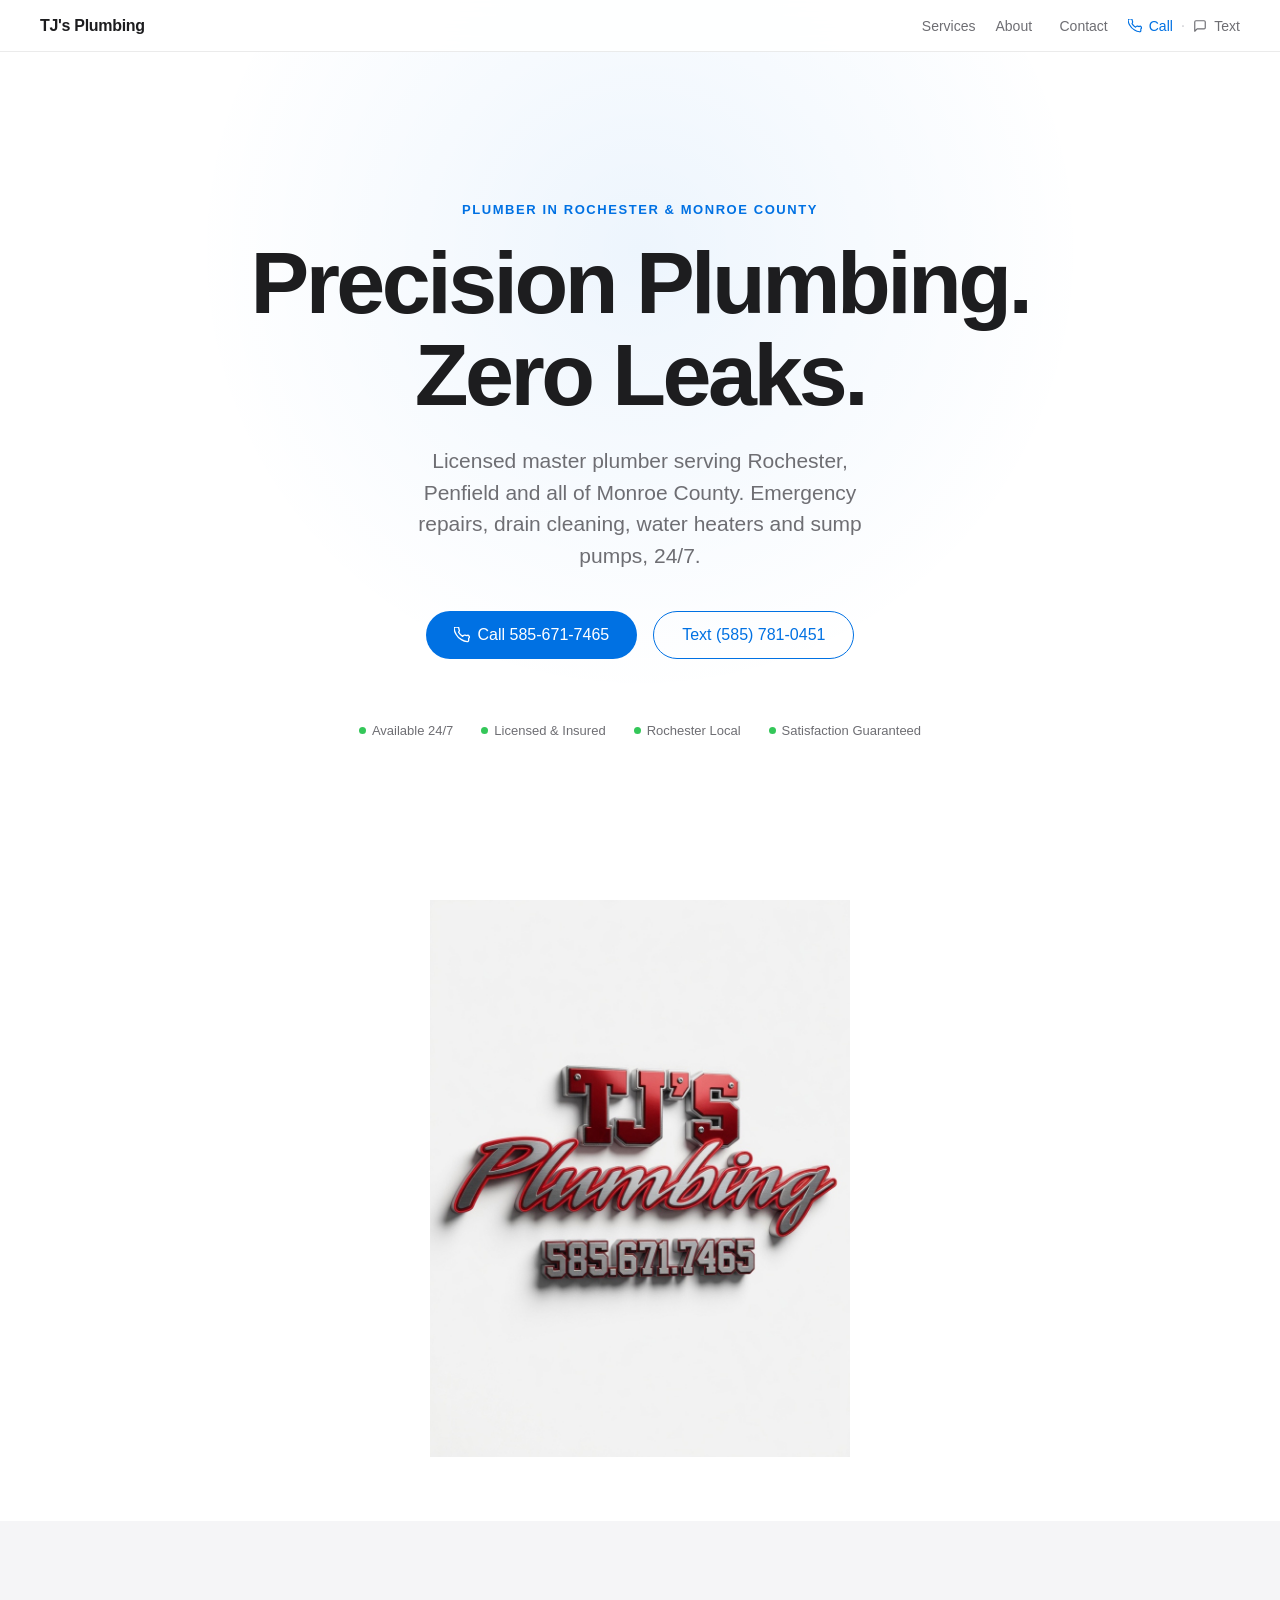
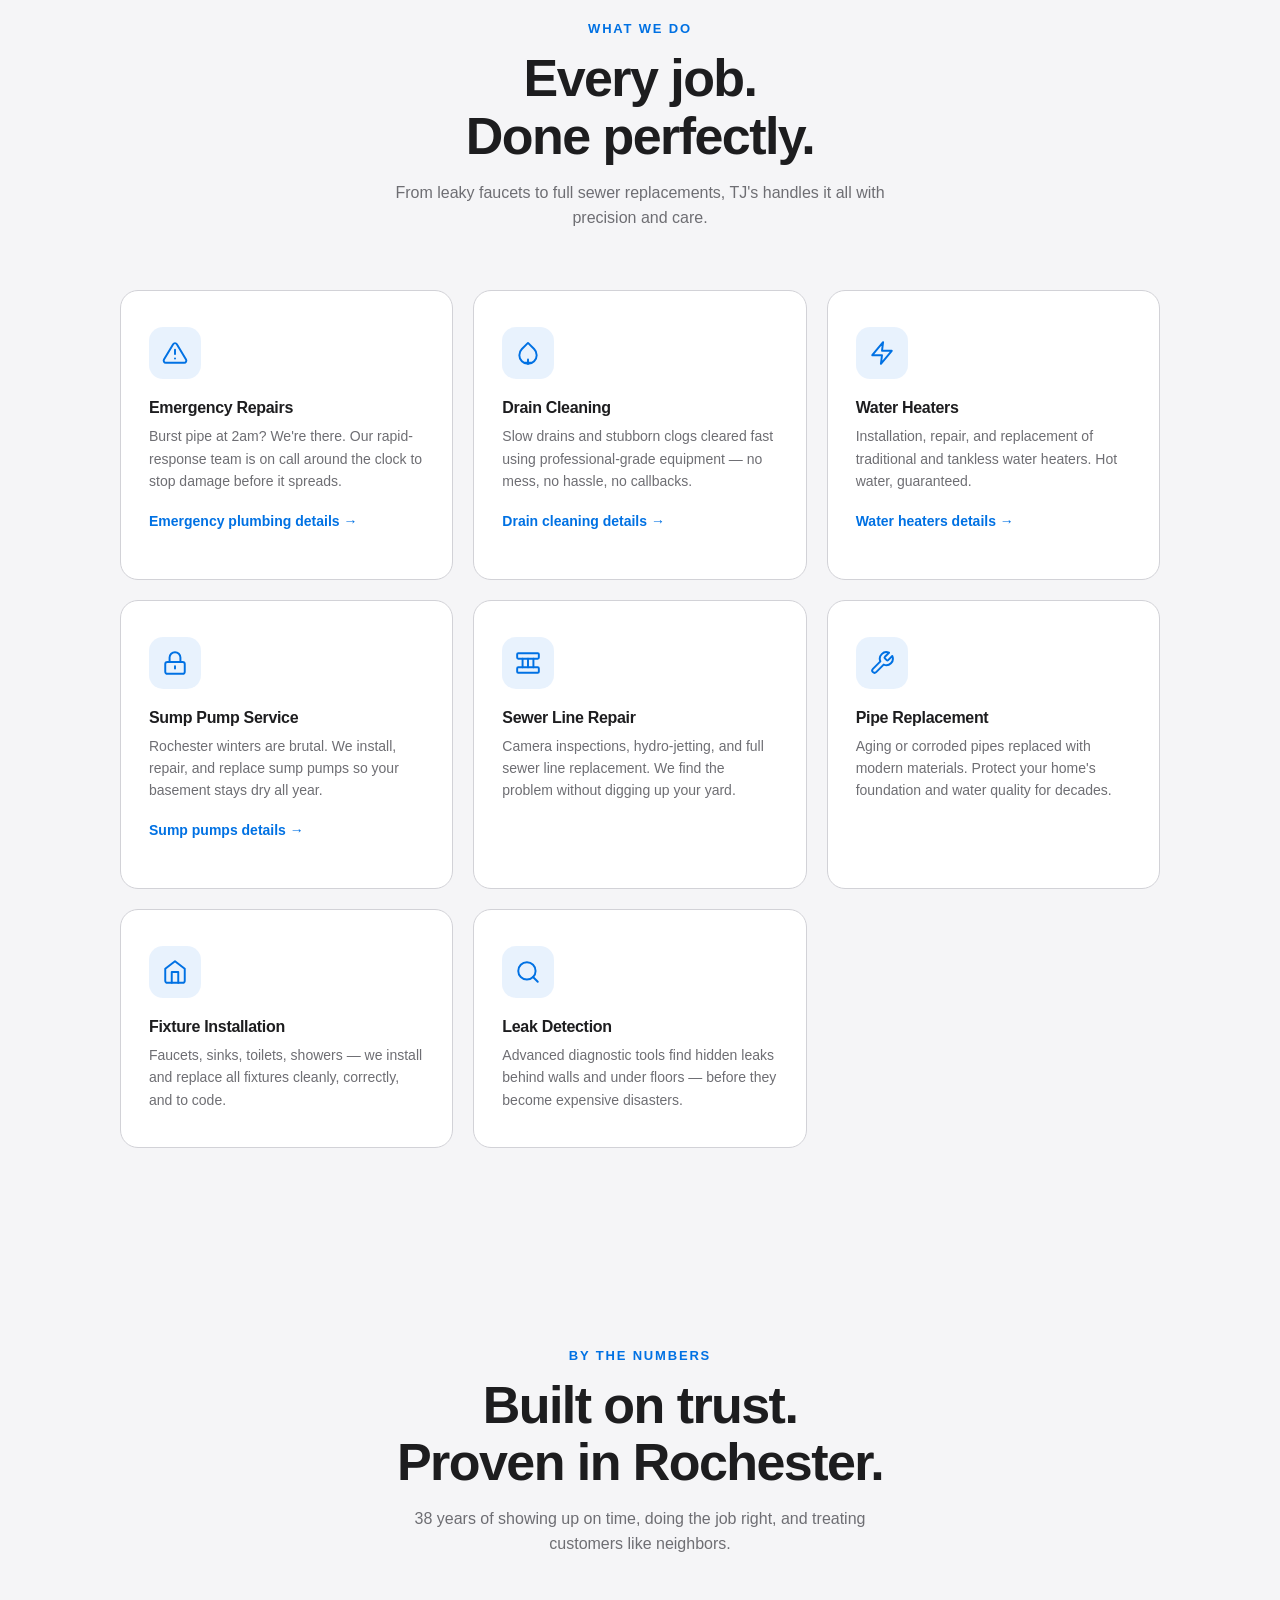
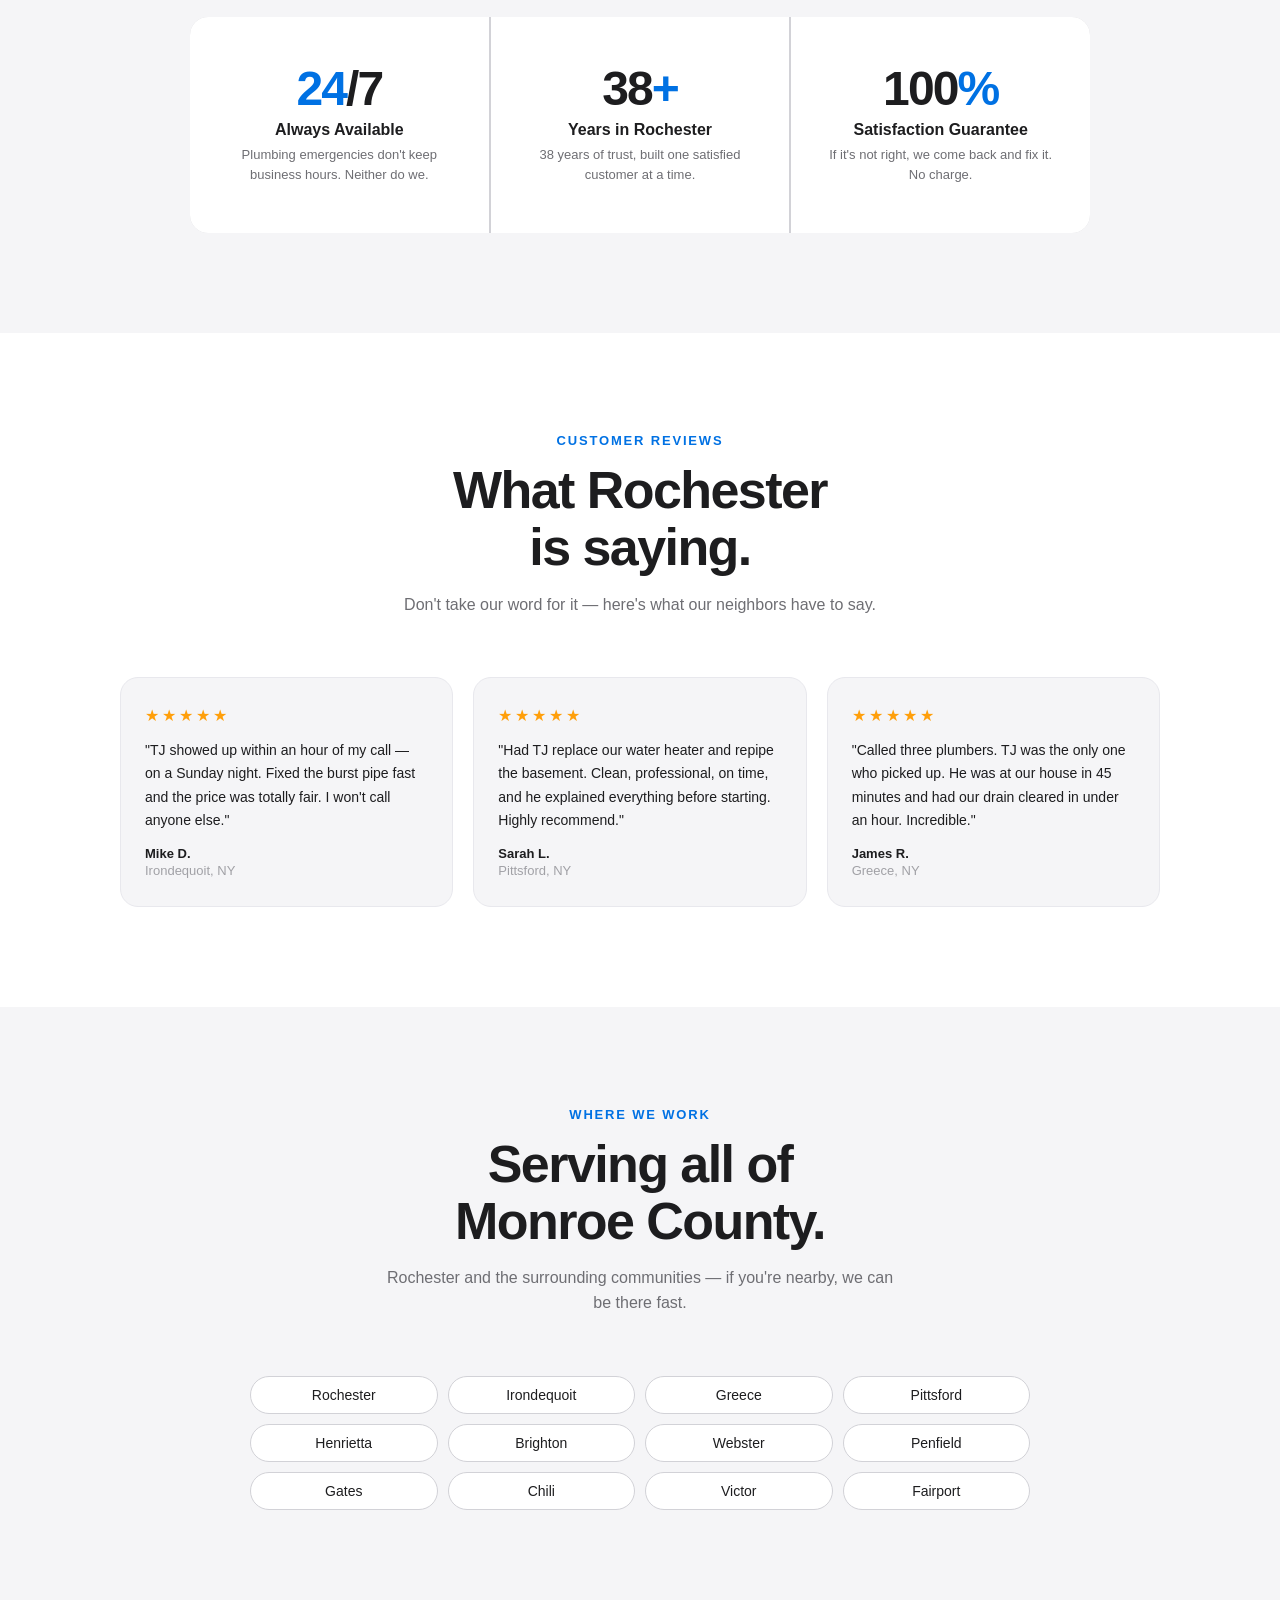
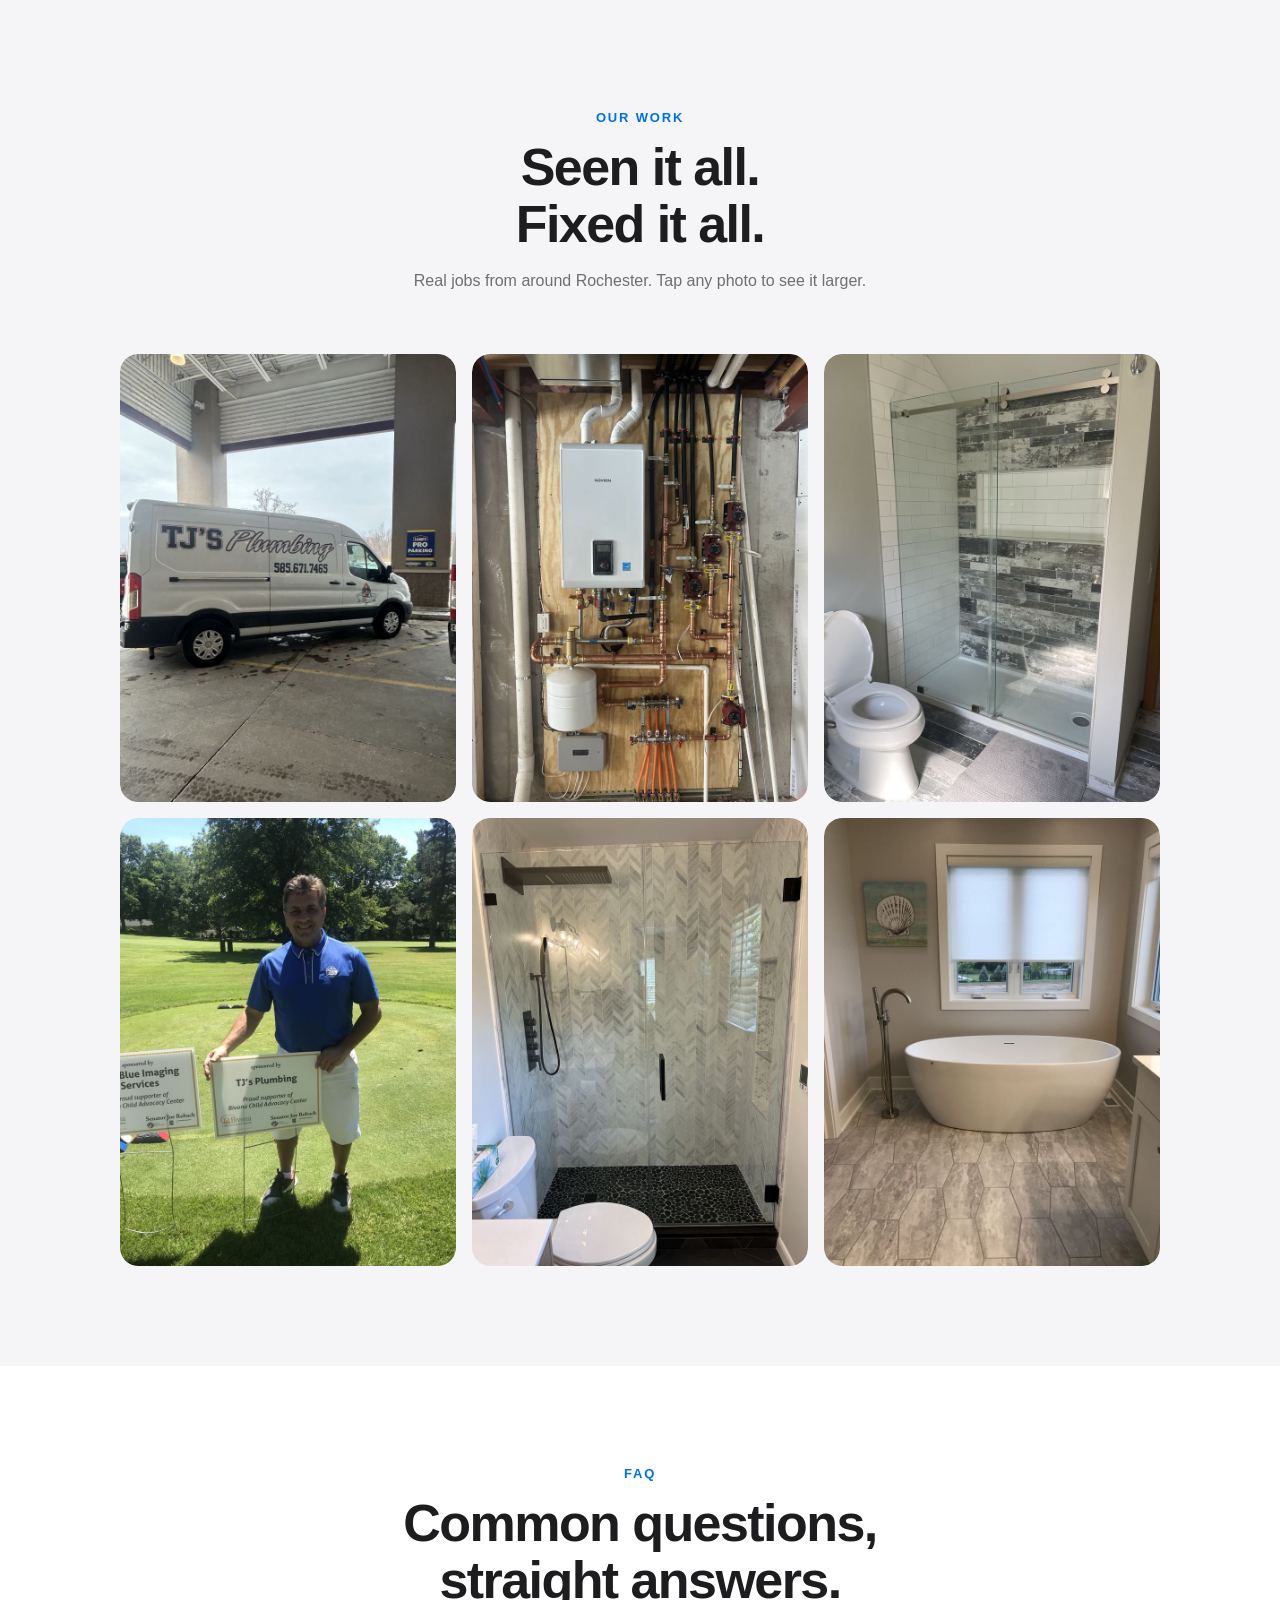
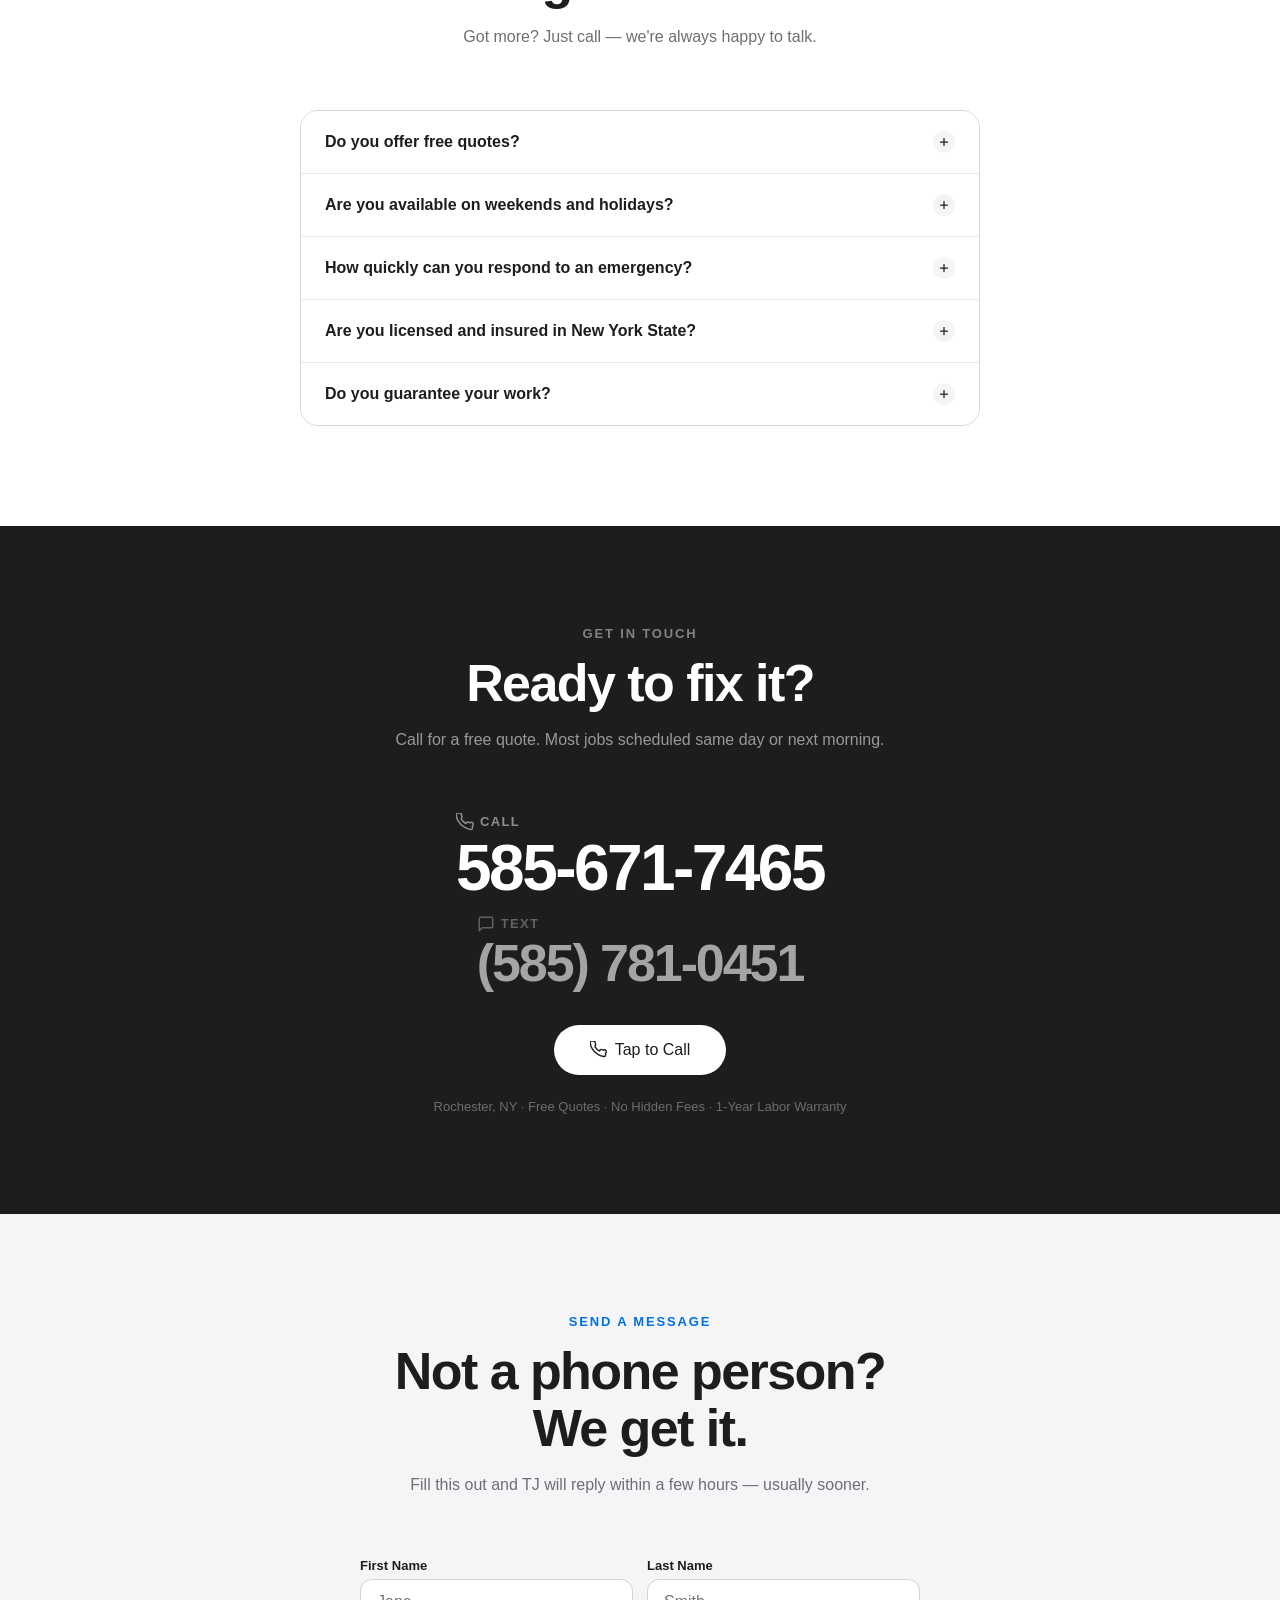
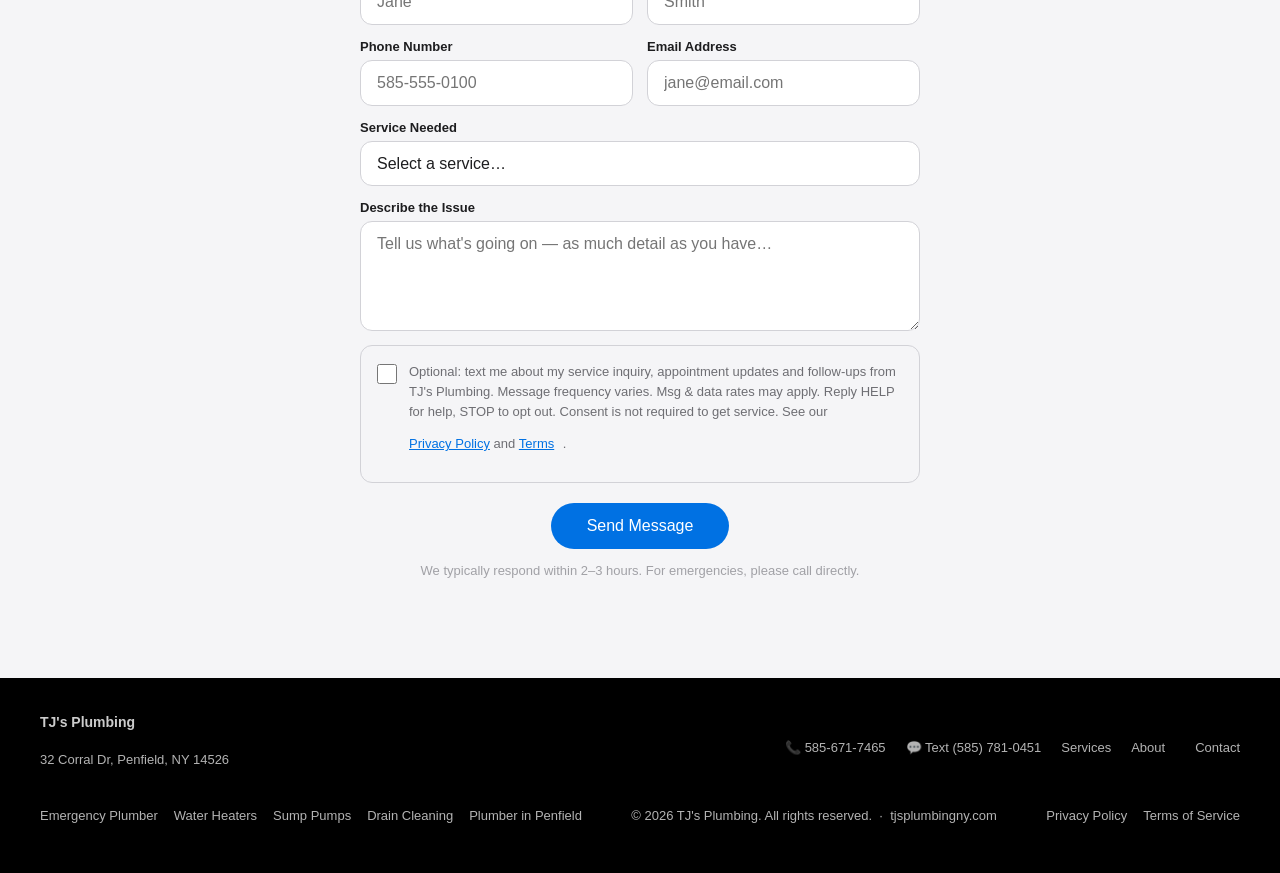
==== commit b33931ac: "Cold-review fixes: content visible without JS, homepage call bar, numbered call/text buttons, emerge" ====
--- a/index.html
+++ b/index.html
@@ -1,6 +1,7 @@
 <!DOCTYPE html>
 <html lang="en">
 <head>
+  <script>document.documentElement.classList.add('js');</script>
   <!-- RENDER PATHS: one HTML file, CSS media queries own layout. Phone (<=600px): one column, nav links hidden, call/text stay. Tablet (601-900px): two columns, nav links hidden. Desktop (>900px): full nav, three-column grids. No JS layout switching. -->
   <meta charset="UTF-8" />
   <meta name="viewport" content="width=device-width, initial-scale=1.0, viewport-fit=cover" />
@@ -492,15 +493,15 @@
     @keyframes lbIn { from { opacity:0; transform: scale(0.93); } to { opacity:1; transform: scale(1); } }
 
     /* ── SCROLL REVEAL ── */
-    .reveal { opacity: 0; transform: translateY(28px); transition: opacity 0.7s ease, transform 0.7s ease; }
-    .reveal.visible { opacity: 1; transform: translateY(0); }
+    .js .reveal { opacity: 0; transform: translateY(28px); transition: opacity 0.7s ease, transform 0.7s ease; }
+    .js .reveal.visible { opacity: 1; transform: translateY(0); }
 
     @keyframes fadeUp { to { opacity: 1; transform: translateY(0); } }
 
     /* ── REDUCED MOTION ── */
     @media (prefers-reduced-motion: reduce) {
       *, *::before, *::after { animation-duration: 0.01ms !important; transition-duration: 0.01ms !important; }
-      .reveal { opacity: 1; transform: none; }
+      .js .reveal { opacity: 1; transform: none; }
       html { scroll-behavior: auto; }
     }
 
@@ -532,6 +533,15 @@
       footer { flex-direction: column; text-align: center; padding: 28px 20px; }
       .footer-links { justify-content: center; }
     }
+    /* Mobile-only sticky Call / Text bar (hidden above 900px) */
+    .callbar { position: fixed; left: 0; right: 0; bottom: 0; z-index: 90; display: grid; grid-template-columns: 1fr 1fr; gap: 10px;
+      padding: 10px max(12px, env(safe-area-inset-right)) calc(10px + env(safe-area-inset-bottom)) max(12px, env(safe-area-inset-left));
+      background: #fff; border-top: 1px solid var(--border); }
+    .callbar a { display: flex; justify-content: center; align-items: center; min-height: 48px; border-radius: 980px; font-size: 16px; font-weight: 600; text-decoration: none; }
+    .callbar .cb-call { background: var(--accent); color: #fff; }
+    .callbar .cb-text { border: 1.5px solid var(--accent); color: var(--accent); }
+    @media (max-width: 900px) { footer { padding-bottom: calc(96px + env(safe-area-inset-bottom)); } }
+    @media (min-width: 901px) { .callbar { display: none; } }
   </style>
 </head>
 <body>
@@ -569,9 +579,9 @@
     <div class="hero-actions">
       <a class="btn-primary" href="tel:5856717465">
         <svg width="16" height="16" viewBox="0 0 24 24" fill="none" stroke="currentColor" stroke-width="2" stroke-linecap="round" stroke-linejoin="round" aria-hidden="true"><path d="M22 16.92v3a2 2 0 01-2.18 2 19.79 19.79 0 01-8.63-3.07A19.5 19.5 0 013.07 10.8 19.79 19.79 0 01.22 2.18 2 2 0 012.18 0h3a2 2 0 012 1.72c.127.96.361 1.903.7 2.81a2 2 0 01-.45 2.11L6.91 7.91a16 16 0 006.09 6.09l1.28-1.28a2 2 0 012.11-.45c.907.339 1.85.573 2.81.7A2 2 0 0122 16.92z"/></svg>
-        Call Now — Free Quote
+        Call 585-671-7465
       </a>
-      <a class="btn-secondary" href="#services">See Our Services</a>
+      <a class="btn-secondary" href="sms:5857810451">Text (585) 781-0451</a>
     </div>
     <div class="hero-badges" aria-label="Key credentials">
       <span><span class="dot" aria-hidden="true"></span>Available 24/7</span>
@@ -601,8 +611,6 @@
         <p>Burst pipe at 2am? We're there. Our rapid-response team is on call around the clock to stop damage before it spreads.</p>
         <a class="service-more" href="/emergency-plumber/">Emergency plumbing details &rarr;</a>
       </div>
-
-      <!-- FIXED: was a clock SVG — now uses a correct water-drop/drain icon -->
       <div class="service-card reveal">
         <div class="service-icon" aria-hidden="true">
           <svg viewBox="0 0 24 24" fill="none" stroke="currentColor" stroke-width="1.8" stroke-linecap="round" stroke-linejoin="round"><path d="M12 2.69l5.66 5.66a8 8 0 11-11.31 0z"/><line x1="12" y1="18" x2="12" y2="22"/><line x1="9" y1="21" x2="15" y2="21"/></svg>
@@ -620,8 +628,6 @@
         <p>Installation, repair, and replacement of traditional and tankless water heaters. Hot water, guaranteed.</p>
         <a class="service-more" href="/water-heater-repair/">Water heaters details &rarr;</a>
       </div>
-
-      <!-- NEW: Sump Pump -->
       <div class="service-card reveal">
         <div class="service-icon" aria-hidden="true">
           <svg viewBox="0 0 24 24" fill="none" stroke="currentColor" stroke-width="1.8" stroke-linecap="round" stroke-linejoin="round"><rect x="3" y="11" width="18" height="11" rx="2"/><path d="M7 11V7a5 5 0 0110 0v4"/><line x1="12" y1="15" x2="12" y2="17"/></svg>
@@ -630,8 +636,6 @@
         <p>Rochester winters are brutal. We install, repair, and replace sump pumps so your basement stays dry all year.</p>
         <a class="service-more" href="/sump-pump-service/">Sump pumps details &rarr;</a>
       </div>
-
-      <!-- NEW: Sewer Lines -->
       <div class="service-card reveal">
         <div class="service-icon" aria-hidden="true">
           <svg viewBox="0 0 24 24" fill="none" stroke="currentColor" stroke-width="1.8" stroke-linecap="round" stroke-linejoin="round"><rect x="2" y="3" width="20" height="5" rx="1"/><rect x="2" y="16" width="20" height="5" rx="1"/><line x1="7" y1="8" x2="7" y2="16"/><line x1="12" y1="8" x2="12" y2="16"/><line x1="17" y1="8" x2="17" y2="16"/></svg>
@@ -639,8 +643,6 @@
         <h3>Sewer Line Repair</h3>
         <p>Camera inspections, hydro-jetting, and full sewer line replacement. We find the problem without digging up your yard.</p>
       </div>
-
-      <!-- FIXED: was a document/file SVG — now uses a correct wrench/pipe icon -->
       <div class="service-card reveal">
         <div class="service-icon" aria-hidden="true">
           <svg viewBox="0 0 24 24" fill="none" stroke="currentColor" stroke-width="1.8" stroke-linecap="round" stroke-linejoin="round"><path d="M14.7 6.3a1 1 0 000 1.4l1.6 1.6a1 1 0 001.4 0l3.77-3.77a6 6 0 01-7.94 7.94l-6.91 6.91a2.12 2.12 0 01-3-3l6.91-6.91a6 6 0 017.94-7.94l-3.76 3.76z"/></svg>
@@ -803,7 +805,6 @@
         (585) 781-0451
       </a>
     </div>
-    <!-- FIXED: was inline-flex anchor with margin:0 auto which doesn't self-center — now wrapped in flex container -->
     <div class="cta-actions reveal">
       <a class="btn-light" href="tel:5856717465">
         <svg width="17" height="17" viewBox="0 0 24 24" fill="none" stroke="currentColor" stroke-width="2" stroke-linecap="round" stroke-linejoin="round" aria-hidden="true"><path d="M22 16.92v3a2 2 0 01-2.18 2 19.79 19.79 0 01-8.63-3.07A19.5 19.5 0 013.07 10.8 19.79 19.79 0 01.22 2.18 2 2 0 012.18 0h3a2 2 0 012 1.72c.127.96.361 1.903.7 2.81a2 2 0 01-.45 2.11L6.91 7.91a16 16 0 006.09 6.09l1.28-1.28a2 2 0 012.11-.45c.907.339 1.85.573 2.81.7A2 2 0 0122 16.92z"/></svg>
@@ -1063,8 +1064,6 @@
 
 
   <script>
-    // ── GoHighLevel Webhook Integration ──────────────────────────────
-    // STEP 1: Paste your GHL webhook URL here (from Automation > Webhook trigger)
     // ── SCROLL REVEAL ──
     const reveals = document.querySelectorAll('.reveal');
     const io = new IntersectionObserver((entries) => {
@@ -1126,6 +1125,11 @@
     data-widget-id="69d44b380515dd6dcf894738">
   </script>
 
+  <div class="callbar" aria-label="Contact TJ's Plumbing">
+    <a class="cb-call" href="tel:5856717465">Call</a>
+    <a class="cb-text" href="sms:5857810451">Text</a>
+  </div>
+
   <!-- LIGHTBOX -->
   <div id="lightbox" style="display:none;position:fixed;inset:0;background:rgba(0,0,0,0.95);z-index:9999;align-items:center;justify-content:center;" onclick="closeLightbox()">
     <button type="button" aria-label="Close photo" onclick="closeLightbox();event.stopPropagation();" style="position:fixed;top:16px;right:16px;width:56px;height:56px;background:rgba(255,255,255,0.25);border:2px solid rgba(255,255,255,0.6);border-radius:50%;color:#fff;font-size:28px;cursor:pointer;display:flex;align-items:center;justify-content:center;z-index:10000;line-height:1;">&#x2715;</button>
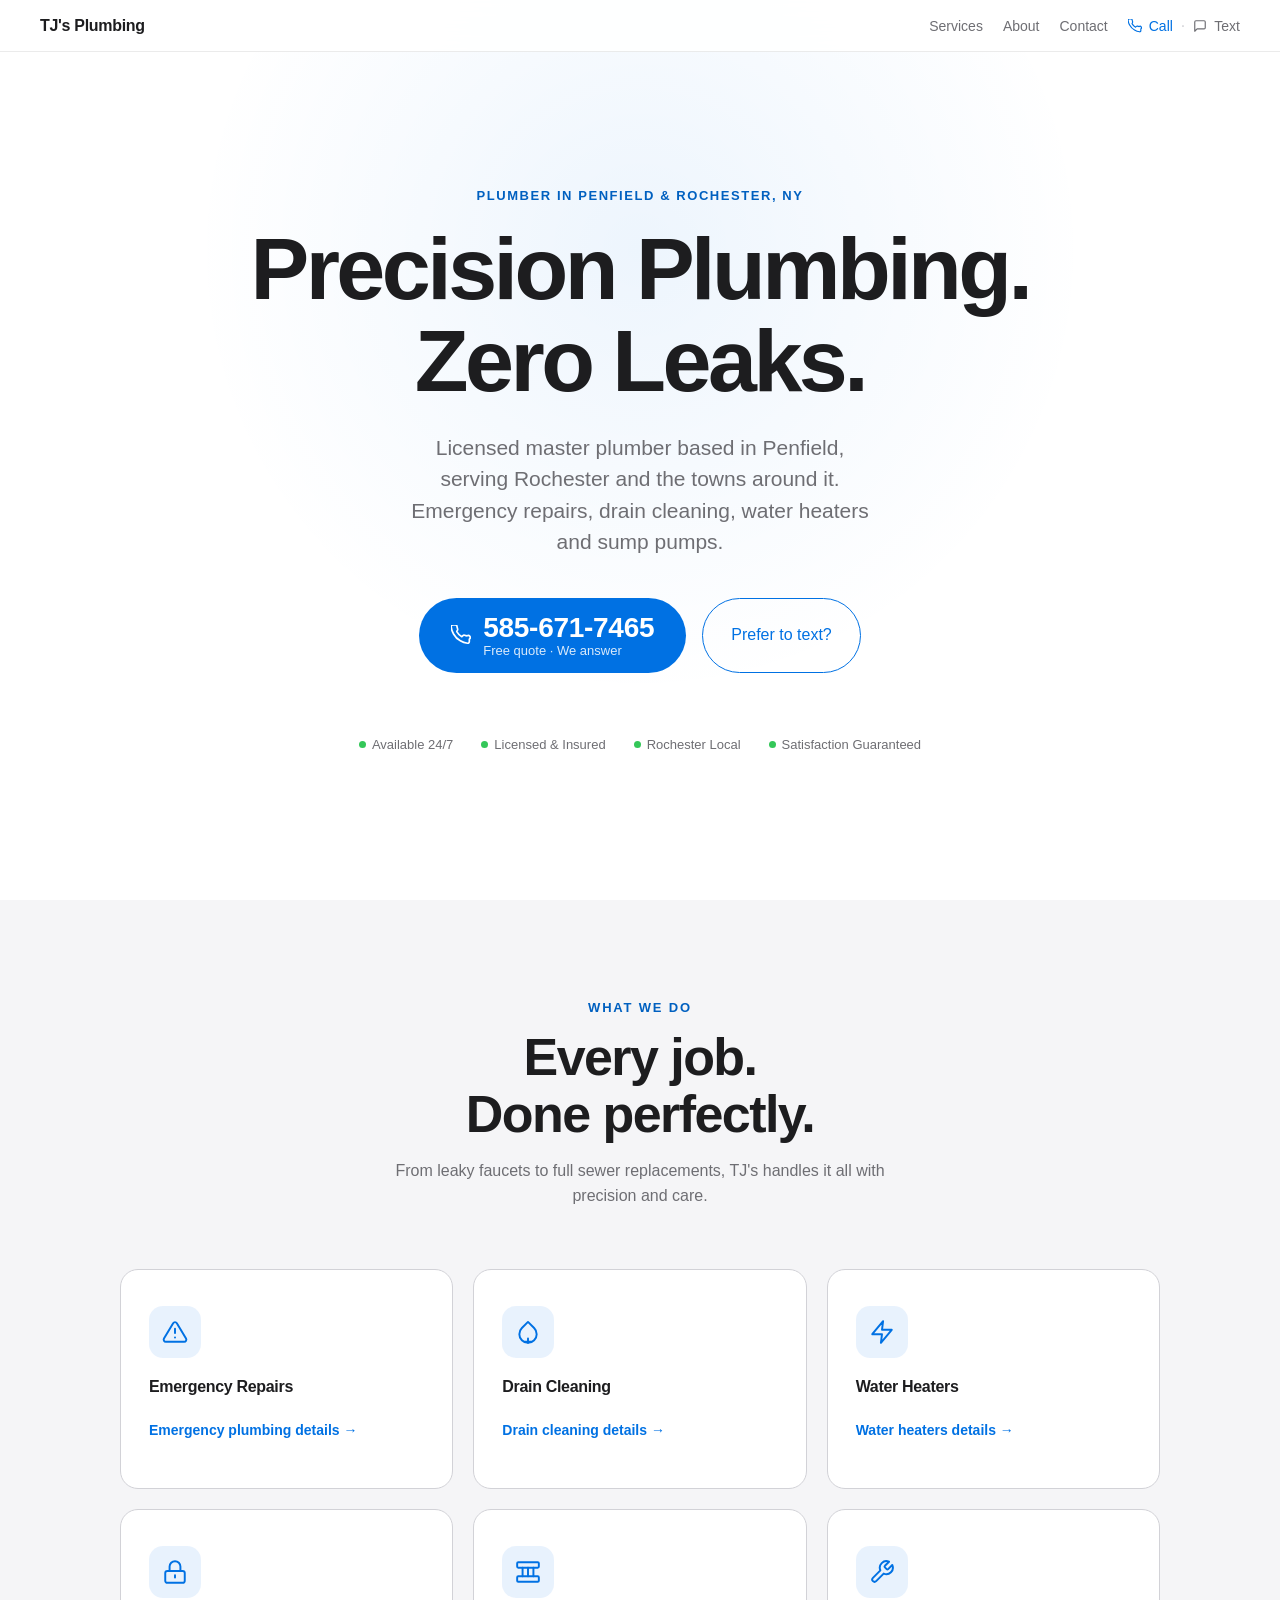
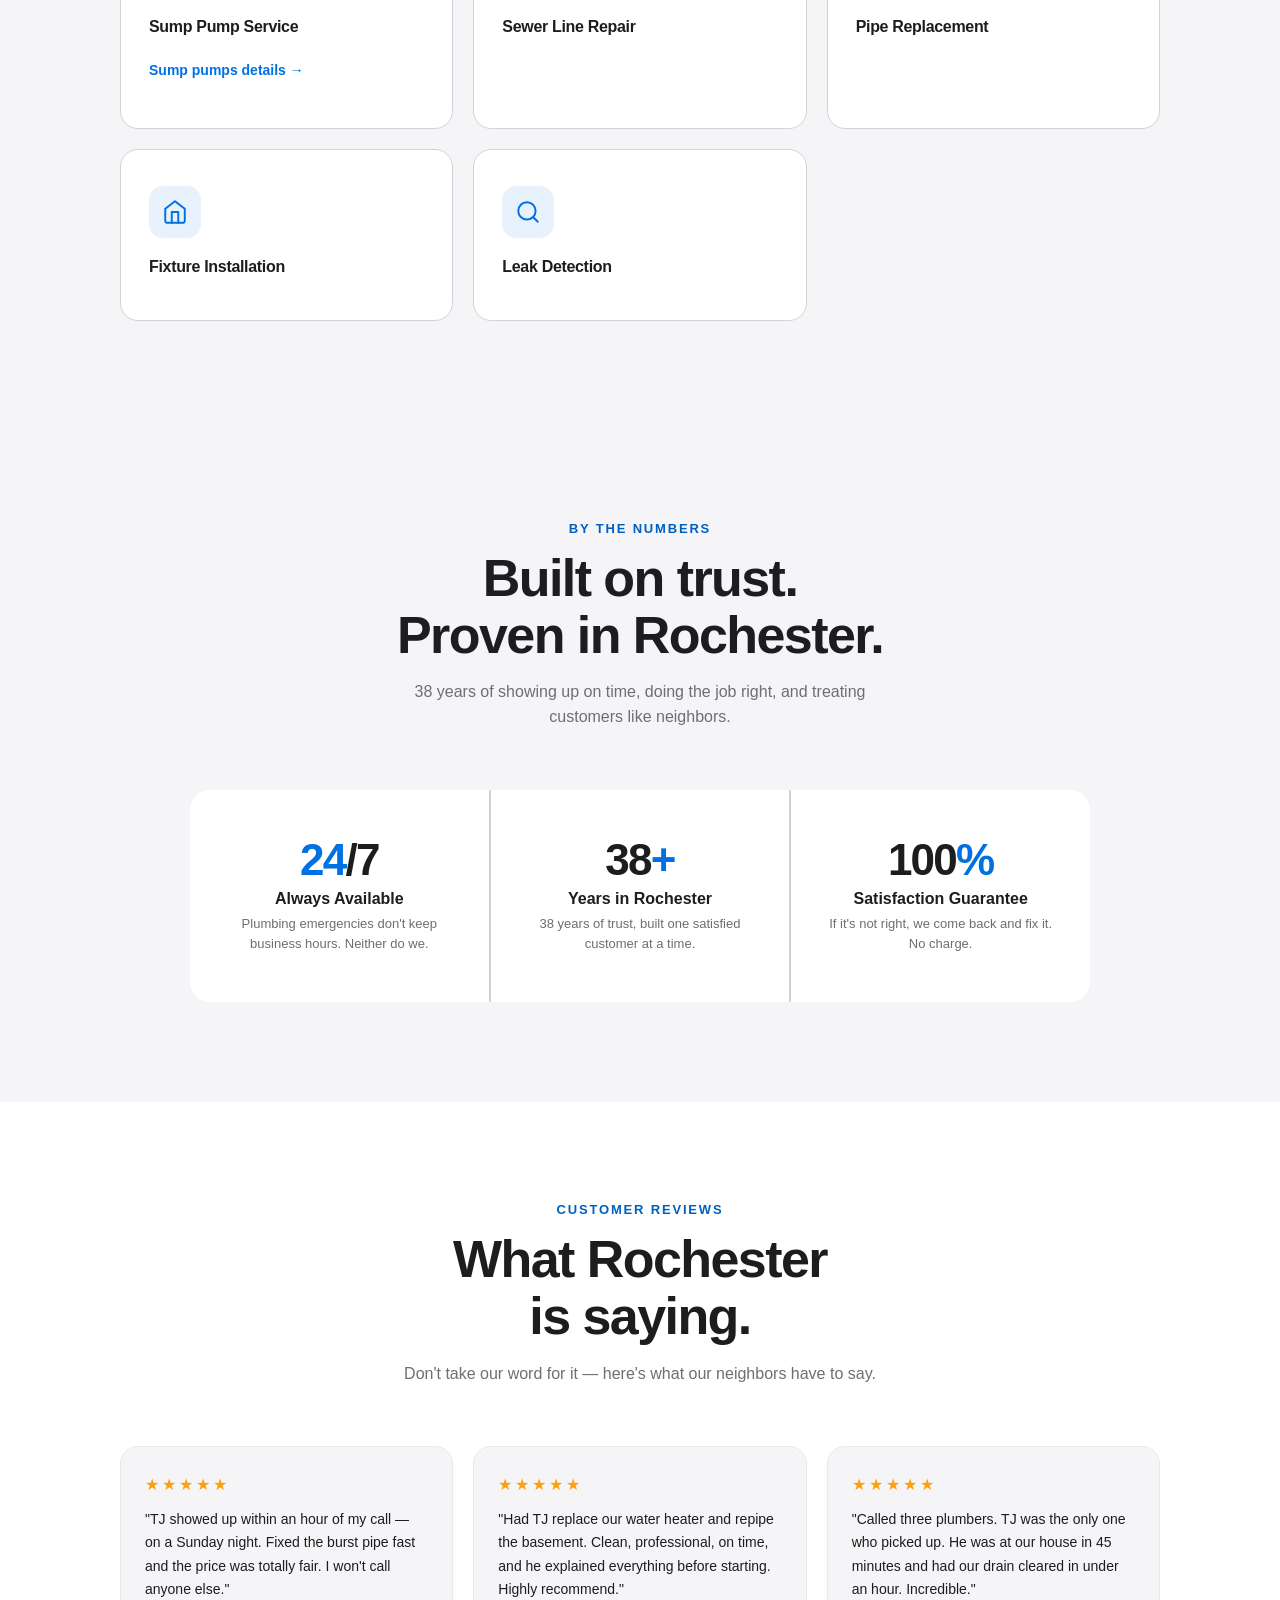
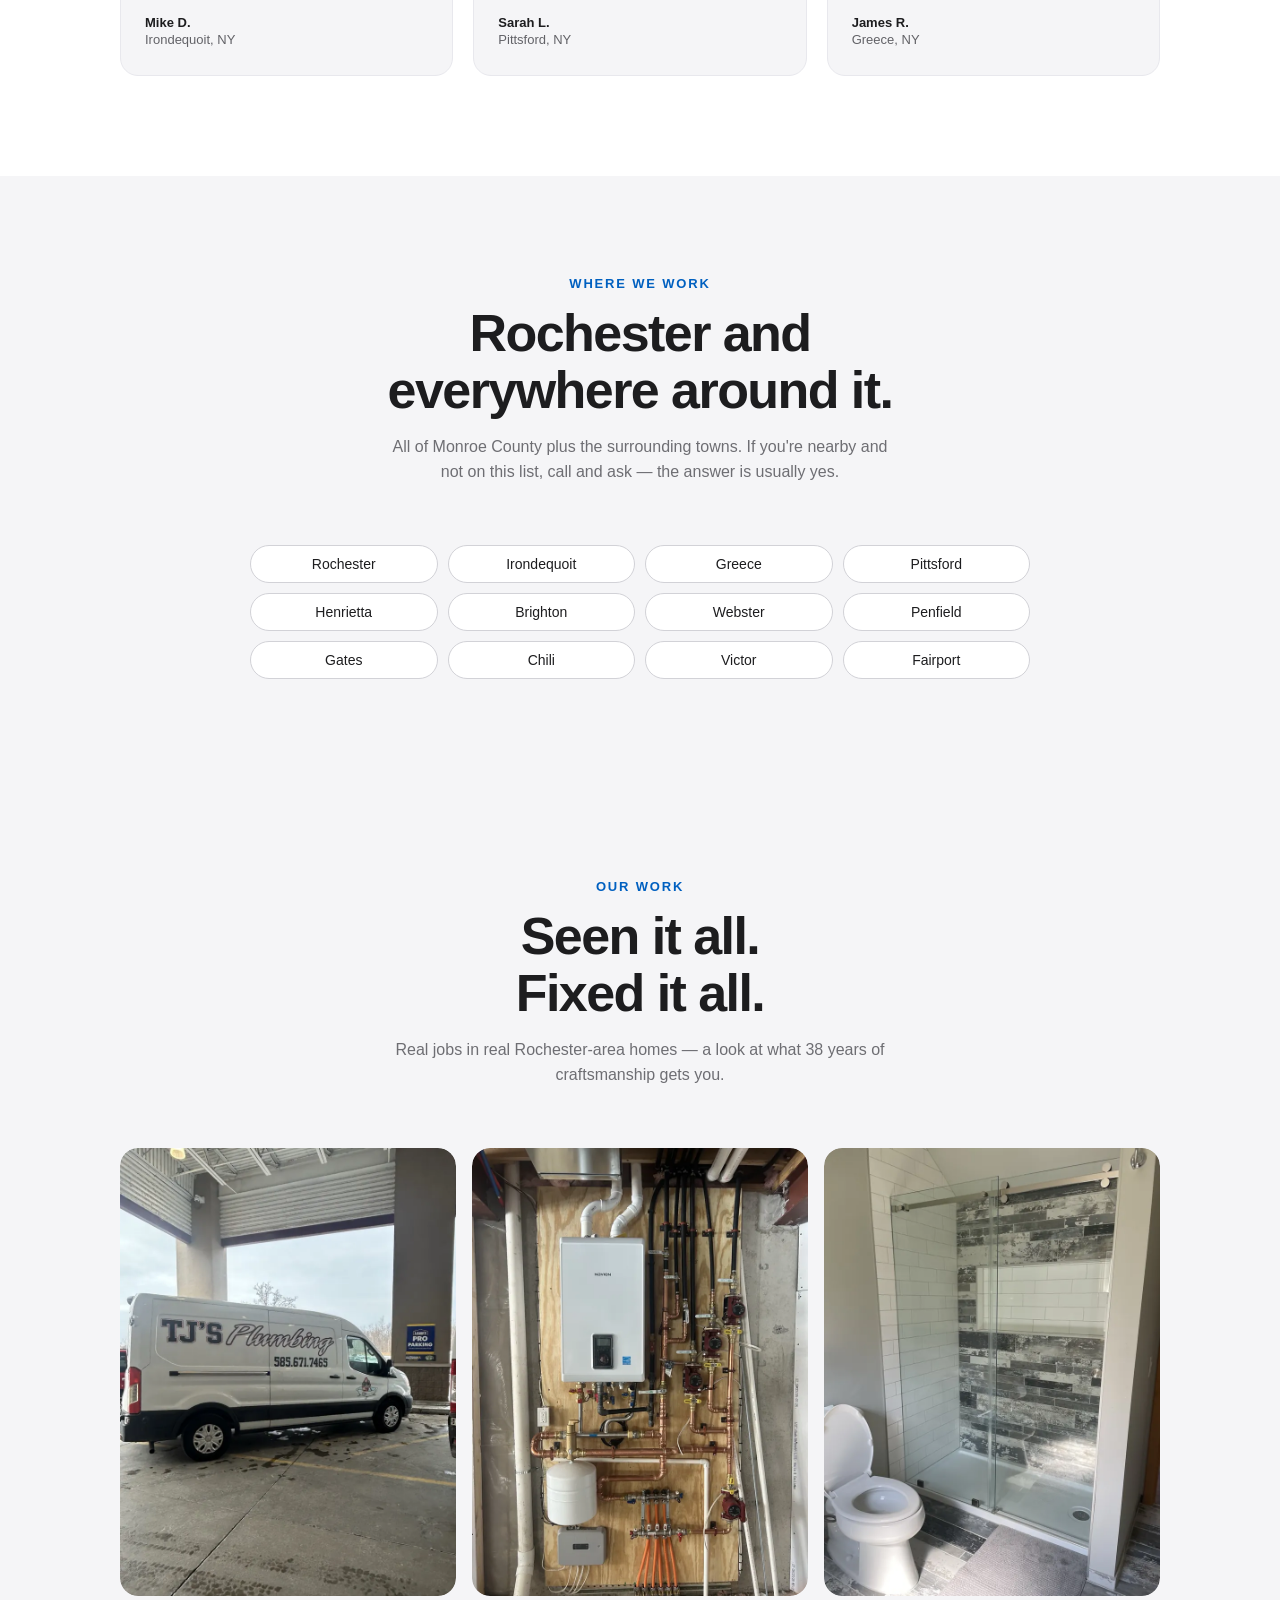
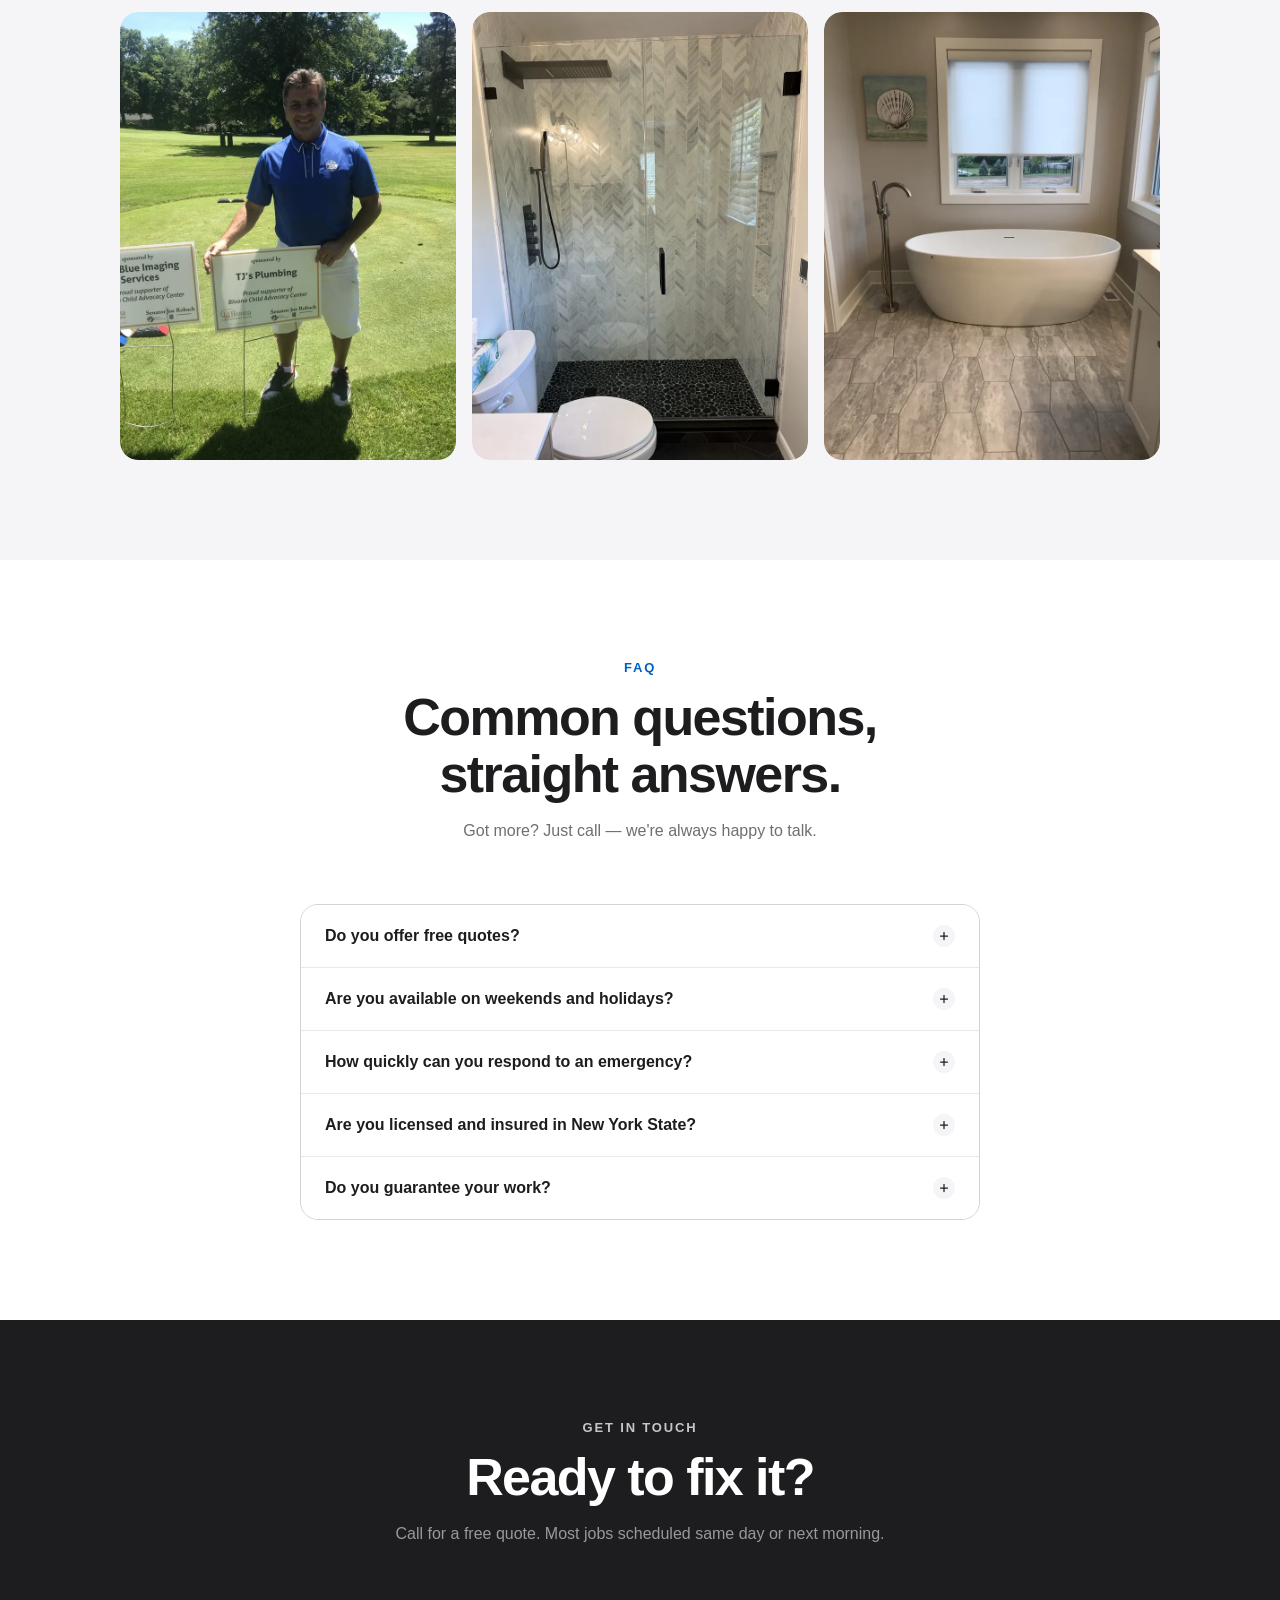
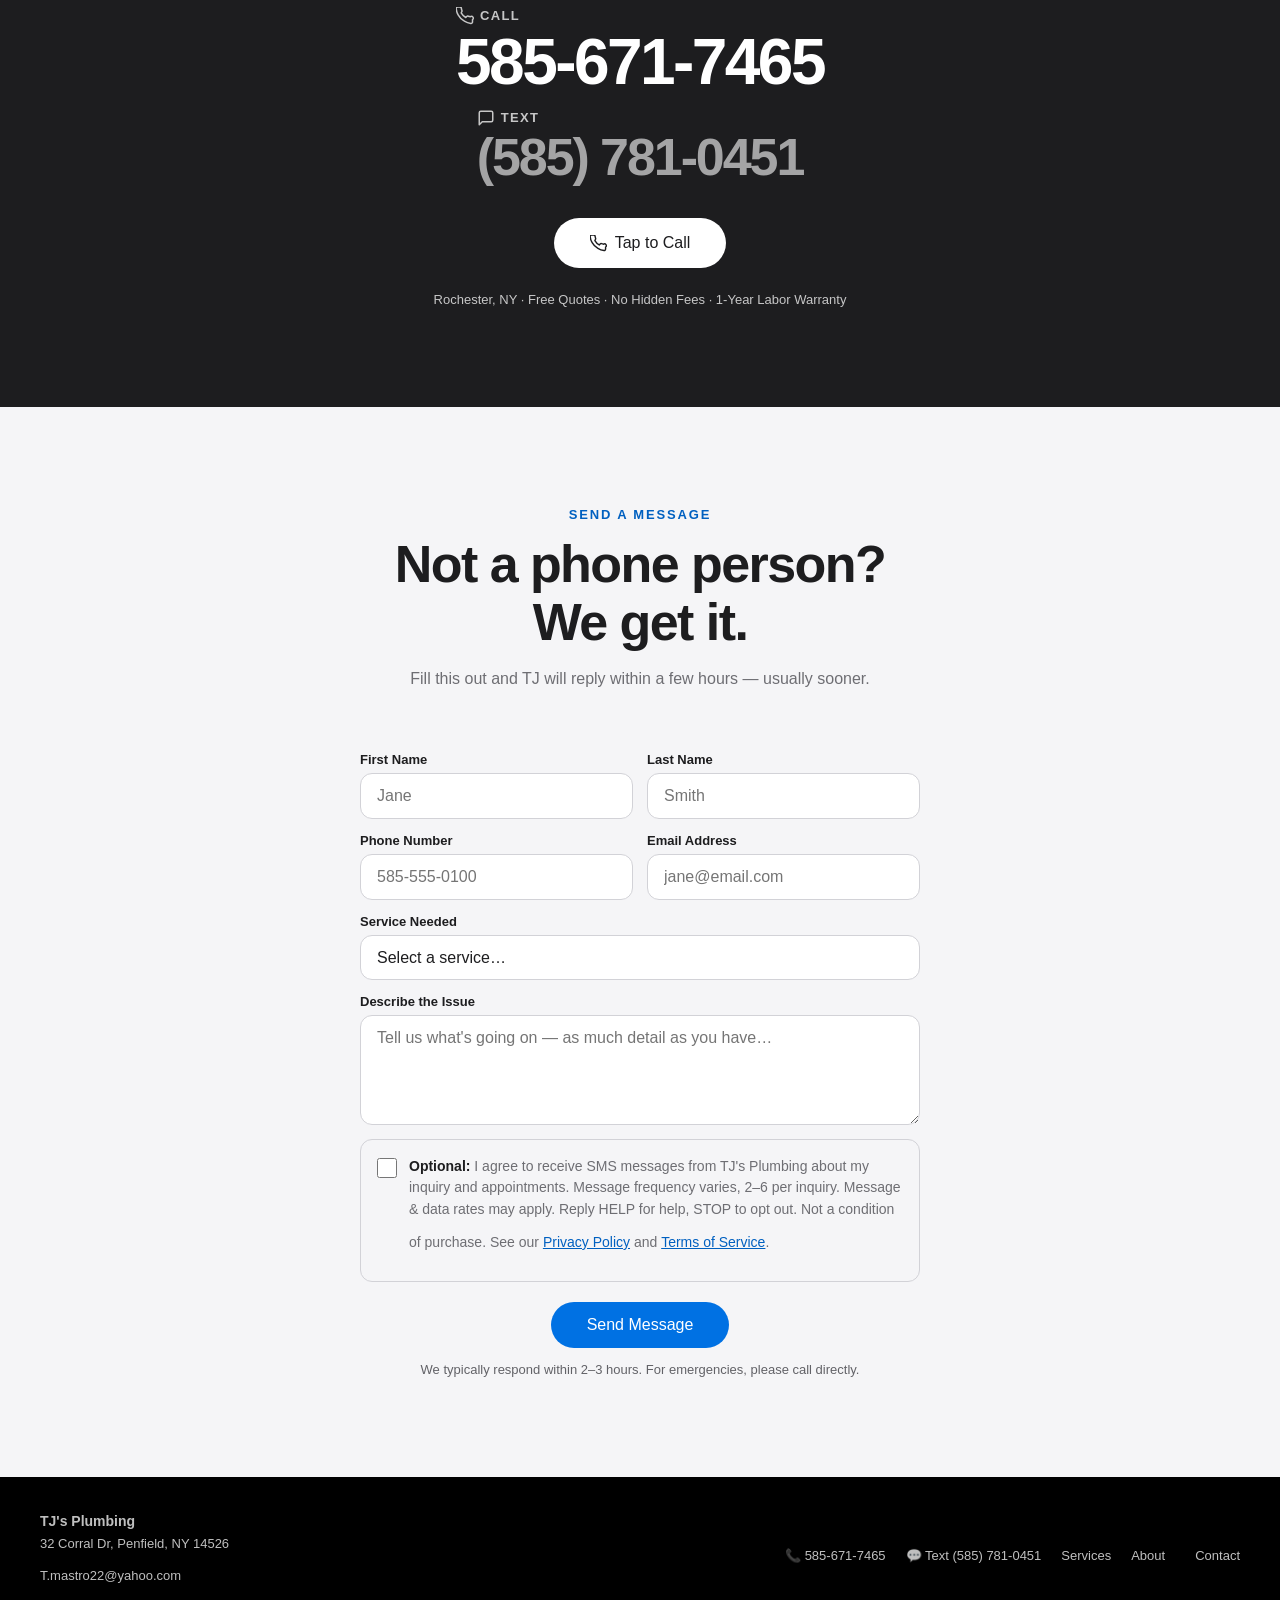
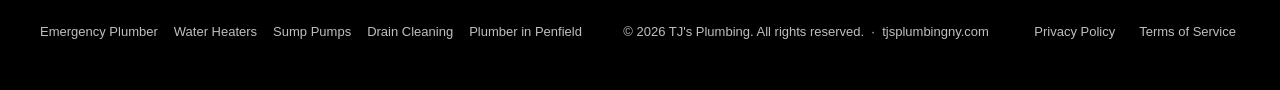
==== commit 8681de18: "SEO pages and fixes on top of the Oct 26 fix branch - Plumber schema, title, meta description, og:im" ====
--- a/index.html
+++ b/index.html
@@ -1,11 +1,9 @@
 <!DOCTYPE html>
 <html lang="en">
 <head>
-  <script>document.documentElement.classList.add('js');</script>
-  <!-- RENDER PATHS: one HTML file, CSS media queries own layout. Phone (<=600px): one column, nav links hidden, call/text stay. Tablet (601-900px): two columns, nav links hidden. Desktop (>900px): full nav, three-column grids. No JS layout switching. -->
   <meta charset="UTF-8" />
   <meta name="viewport" content="width=device-width, initial-scale=1.0, viewport-fit=cover" />
-  <meta name="description" content="TJ's Plumbing: Rochester and Penfield plumber, 24/7. Emergency repairs, drain cleaning, water heaters and sump pumps. Licensed master plumber. 585-671-7465." />
+  <meta name="description" content="TJ's Plumbing: Penfield and Rochester plumber, 24/7. Emergency repairs, drain cleaning, water heaters and sump pumps. Licensed master plumber. 585-671-7465." />
   <meta name="robots" content="index, follow" />
   <meta property="og:title" content="TJ's Plumbing — Rochester, NY" />
   <meta property="og:description" content="Rochester's trusted local plumber. 24/7 emergency service. Licensed & insured. Free quotes. Call 585-671-7465." />
@@ -14,7 +12,11 @@
   <meta property="og:type" content="website" />
   <link rel="canonical" href="https://tjsplumbingny.com/" />
   <meta property="og:locale" content="en_US" />
-  <title>TJ's Plumbing | Plumber in Rochester &amp; Penfield, NY | 24/7</title>
+  <script>
+    /* Reveal animation opt-in. If this script is blocked or IntersectionObserver is
+       missing, html.js-reveal is never set and all content stays visible. */
+    try { if ('IntersectionObserver' in window) { document.documentElement.className += ' js-reveal'; } } catch (e) {}
+  </script>
   <script type="application/ld+json">
   {
     "@context": "https://schema.org",
@@ -52,13 +54,14 @@
     ]
   }
   </script>
+  <title>TJ's Plumbing | Plumber in Penfield &amp; Rochester, NY | 24/7</title>
   <style>
     :root {
       --white: #ffffff;
       --off-white: #f5f5f7;
       --charcoal: #1d1d1f;
       --mid: #6e6e73;
-      --light: #a1a1a6;
+      --light: #626267;
       --accent: #0071e3;
       --accent-hover: #0077ed;
       --green: #34c759;
@@ -140,7 +143,7 @@
       opacity: 0; transform: translateY(24px); animation: fadeUp 0.75s ease 0.2s forwards;
     }
     .hero-sub {
-      font-size: clamp(17px, 2.2vw, 21px); font-weight: 400; color: var(--mid);
+      font-size: clamp(16px, 2.2vw, 21px); font-weight: 400; color: var(--mid);
       line-height: 1.5; max-width: 480px; margin-bottom: 40px;
       opacity: 0; transform: translateY(24px); animation: fadeUp 0.75s ease 0.35s forwards;
     }
@@ -158,9 +161,23 @@
     }
     .btn-primary:hover { background: var(--accent-hover); transform: scale(1.02); }
     .btn-primary:focus-visible { outline: 3px solid var(--accent); outline-offset: 3px; }
+    /* The number IS the button: the digits are the biggest tappable thing on the
+       fold, so nobody has to hunt for them or guess the area code. */
+    .btn-call {
+      display: inline-flex; align-items: center; justify-content: center; gap: 12px;
+      padding: 14px 32px; min-height: 60px;
+      background: var(--accent); color: #fff; border-radius: 980px;
+      text-decoration: none; touch-action: manipulation;
+      transition: background 0.2s, transform 0.15s;
+    }
+    .btn-call:hover { background: #0062c4; transform: translateY(-1px); }
+    .btn-call-icon { display: flex; }
+    .btn-call-text { display: flex; flex-direction: column; align-items: flex-start; line-height: 1.15; }
+    .btn-call-number { font-size: 28px; font-weight: 600; letter-spacing: -0.01em; }
+    .btn-call-sub { font-size: 13px; font-weight: 400; opacity: 0.85; }
     .btn-secondary {
-      display: inline-flex; align-items: center; gap: 6px;
-      padding: 14px 28px; background: transparent; color: var(--accent);
+      display: inline-flex; align-items: center; justify-content: center; gap: 6px;
+      min-height: 48px; padding: 12px 28px; background: transparent; color: var(--accent);
       font-size: 16px; font-weight: 500; border-radius: 980px;
       border: 1.5px solid var(--accent); text-decoration: none;
       transition: background 0.2s, transform 0.15s;
@@ -183,7 +200,7 @@
 
     /* ── LOGO SECTION ── */
     .logo-section { background:#fff; text-align:center; padding:0 24px 60px; }
-    .hero-logo { width:min(420px, 85vw); height:auto; display:inline-block; }
+    .hero-logo { width: min(420px, 85vw); height:auto; display:inline-block; }
 
     /* ── SERVICES ── */
     .services { background: var(--off-white); }
@@ -233,7 +250,7 @@
     }
     .trust-item { background: var(--white); padding: 48px 36px; text-align: center; transition: background 0.2s; }
     .trust-item:hover { background: rgba(0,113,227,0.03); }
-    .trust-num { font-size: 48px; font-weight: 700; letter-spacing: -0.04em; color: var(--charcoal); line-height: 1; margin-bottom: 8px; }
+    .trust-num { font-size: 44px; font-weight: 700; letter-spacing: -0.04em; color: var(--charcoal); line-height: 1; margin-bottom: 8px; }
     .trust-num em { color: var(--accent); font-style: normal; }
     .trust-label { font-size: 16px; font-weight: 600; color: var(--charcoal); margin-bottom: 6px; }
     .trust-desc { font-size: 13px; color: var(--mid); line-height: 1.55; }
@@ -283,6 +300,11 @@
       position: relative;
       background: var(--off-white);
     }
+    /* Service descriptions are hidden visually but remain in the DOM, so search
+       engines still read them while the grid stays scannable on a phone. */
+    .service-card p { position: absolute; width: 1px; height: 1px; padding: 0; margin: -1px;
+      overflow: hidden; clip: rect(0 0 0 0); white-space: nowrap; border: 0; }
+    .gallery-slot picture { display: block; width: 100%; height: 100%; }
     .gallery-slot img {
       width: 100%;
       height: 100%;
@@ -334,7 +356,7 @@
     .phone-display:hover { color: var(--accent); }
     .phone-display:focus-visible { outline: 3px solid var(--accent); border-radius: 8px; }
     .cta-phones { display: flex; flex-direction: column; align-items: center; gap: 12px; margin-bottom: 32px; }
-    .phone-sms { font-size: clamp(36px, 4.5vw, 52px); color: rgba(255,255,255,0.6); }
+    .phone-sms { font-size: clamp(28px, 4.5vw, 52px); color: rgba(255,255,255,0.6); }
     .phone-sms:hover { color: var(--accent); }
     .phone-label { display: flex; align-items: center; gap: 6px; font-size: 13px; font-weight: 600; letter-spacing: 0.1em; text-transform: uppercase; opacity: 0.5; margin-bottom: 2px; }
     .cta-actions { display: flex; justify-content: center; margin-bottom: 24px; }
@@ -372,15 +394,15 @@
 
     /* ── FOOTER ── */
     footer {
-      background: #000; color: rgba(255,255,255,0.7);
+      background: #000; color: rgba(255,255,255,0.45);
       padding: 36px 40px; display: flex; align-items: center;
       justify-content: space-between; flex-wrap: wrap; gap: 12px; font-size: 13px;
     }
-    footer a { color: rgba(255,255,255,0.7); text-decoration: none; transition: color 0.2s; }
+    footer a { color: rgba(255,255,255,0.45); text-decoration: none; transition: color 0.2s; }
     footer a:hover { color: var(--white); }
     .footer-brand { font-size: 14px; font-weight: 600; color: rgba(255,255,255,0.8); display: block; margin-bottom: 4px; }
     .footer-brand-block { display: flex; flex-direction: column; gap: 3px; }
-    .footer-addr { font-size: 13px; color: rgba(255,255,255,0.7); text-decoration: none; }
+    .footer-addr { font-size: 13px; color: rgba(255,255,255,0.4); text-decoration: none; }
     .footer-addr:hover { color: rgba(255,255,255,0.7); }
     .footer-links { display: flex; gap: 20px; }
 
@@ -426,10 +448,9 @@
     }
     .modal-close:hover { background: var(--border); }
     .footer-legal { display: flex; gap: 16px; }
-    .footer-legal a { display: inline-flex; align-items: center; min-height: 44px; }
     .footer-legal button {
       background: none; border: none;
-      color: rgba(255,255,255,0.7);
+      color: rgba(255,255,255,0.45);
       font-size: 13px; cursor: pointer;
       font-family: var(--font);
       transition: color 0.2s;
@@ -480,28 +501,22 @@
     }
     .lightbox-close:hover { background: rgba(255,255,255,0.35); border-color: #fff; }
     .gallery-slot { cursor: pointer; }
-    button.gallery-slot { display: block; width: 100%; border: none; padding: 0; font: inherit; }
-    button.gallery-slot:focus-visible { outline: 3px solid var(--accent); outline-offset: 3px; }
-    a, button, select, input, textarea { touch-action: manipulation; }
-    .skip-link, .nav-logo, .nav-cta, .nav-link, .footer-legal button, .footer-addr { display: inline-flex; align-items: center; min-height: 44px; min-width: 44px; }
-    nav { padding-left: max(40px, env(safe-area-inset-left)); padding-right: max(40px, env(safe-area-inset-right)); padding-top: env(safe-area-inset-top); height: calc(52px + env(safe-area-inset-top)); }
-    .service-more { display: inline-flex; align-items: center; min-height: 44px; margin-top: 6px; font-size: 14px; font-weight: 600; color: var(--accent); text-decoration: none; }
-    .service-more:hover { text-decoration: underline; }
-    .footer-services { display: flex; flex-wrap: wrap; gap: 4px 16px; }
-    .footer-services a, .footer-links a { display: inline-flex; align-items: center; min-height: 44px; min-width: 44px; }
-    .consent-link { display: inline-flex; align-items: center; min-height: 44px; min-width: 44px; color: var(--accent); }
     @keyframes lbIn { from { opacity:0; transform: scale(0.93); } to { opacity:1; transform: scale(1); } }
 
     /* ── SCROLL REVEAL ── */
-    .js .reveal { opacity: 0; transform: translateY(28px); transition: opacity 0.7s ease, transform 0.7s ease; }
-    .js .reveal.visible { opacity: 1; transform: translateY(0); }
+    /* Content is VISIBLE by default. The hide-then-reveal effect applies only once JS
+       has confirmed it is running (html.js-reveal). If JS fails, is blocked, or errors
+       before this point, the page renders normally instead of going blank. */
+    .reveal { opacity: 1; transform: none; transition: opacity 0.7s ease, transform 0.7s ease; }
+    html.js-reveal .reveal { opacity: 0; transform: translateY(28px); }
+    html.js-reveal .reveal.visible { opacity: 1; transform: translateY(0); }
 
     @keyframes fadeUp { to { opacity: 1; transform: translateY(0); } }
 
     /* ── REDUCED MOTION ── */
     @media (prefers-reduced-motion: reduce) {
       *, *::before, *::after { animation-duration: 0.01ms !important; transition-duration: 0.01ms !important; }
-      .js .reveal { opacity: 1; transform: none; }
+      .reveal, html.js-reveal .reveal { opacity: 1 !important; transform: none !important; }
       html { scroll-behavior: auto; }
     }
 
@@ -521,10 +536,10 @@
 
     /* ── MOBILE ── */
     @media (max-width: 600px) {
-      nav { padding-left: max(20px, env(safe-area-inset-left)); padding-right: max(20px, env(safe-area-inset-right)); }
-      .hero-logo { width: min(300px, 80vw); }
+      nav { padding: 0 20px; }
       section { padding: 72px 20px; }
-      .services-grid { grid-template-columns: 1fr; }
+      /* With descriptions hidden the cards are title-only, so two fit a phone. */
+      .services-grid { grid-template-columns: repeat(2, 1fr); gap: 12px; }
       .gallery-grid { grid-template-columns: 1fr; }
       .reviews-grid { grid-template-columns: 1fr; }
       .areas-grid { grid-template-columns: repeat(2, 1fr); }
@@ -533,15 +548,16 @@
       footer { flex-direction: column; text-align: center; padding: 28px 20px; }
       .footer-links { justify-content: center; }
     }
-    /* Mobile-only sticky Call / Text bar (hidden above 900px) */
-    .callbar { position: fixed; left: 0; right: 0; bottom: 0; z-index: 90; display: grid; grid-template-columns: 1fr 1fr; gap: 10px;
-      padding: 10px max(12px, env(safe-area-inset-right)) calc(10px + env(safe-area-inset-bottom)) max(12px, env(safe-area-inset-left));
-      background: #fff; border-top: 1px solid var(--border); }
-    .callbar a { display: flex; justify-content: center; align-items: center; min-height: 48px; border-radius: 980px; font-size: 16px; font-weight: 600; text-decoration: none; }
-    .callbar .cb-call { background: var(--accent); color: #fff; }
-    .callbar .cb-text { border: 1.5px solid var(--accent); color: var(--accent); }
-    @media (max-width: 900px) { footer { padding-bottom: calc(96px + env(safe-area-inset-bottom)); } }
-    @media (min-width: 901px) { .callbar { display: none; } }
+    .service-more { display: inline-flex; align-items: center; min-height: 44px; margin-top: 4px; font-size: 14px; font-weight: 600; color: var(--accent); text-decoration: none; touch-action: manipulation; }
+    .footer-services { display: flex; flex-wrap: wrap; gap: 0 16px; }
+    .footer-services a { display: inline-flex; align-items: center; min-height: 44px; touch-action: manipulation; }
+    a, button, select, input, textarea, .gallery-slot { touch-action: manipulation; }
+    .section-eyebrow, .hero-eyebrow { color: #0060c0; }
+    .cta-band .section-eyebrow, .cta-note, .phone-label { color: rgba(255,255,255,0.75) !important; opacity: 1 !important; }
+    footer, footer a, footer span, .footer-addr, .footer-legal a { color: rgba(255,255,255,0.75) !important; }
+    .skip-link, .nav-logo, .nav-cta, .footer-links a { display: inline-flex; align-items: center; min-height: 44px; min-width: 44px; }
+    nav { padding-left: max(40px, env(safe-area-inset-left)); padding-right: max(40px, env(safe-area-inset-right)); padding-top: env(safe-area-inset-top); height: calc(52px + env(safe-area-inset-top)); }
+    @media (max-width: 600px) { nav { padding-left: max(20px, env(safe-area-inset-left)); padding-right: max(20px, env(safe-area-inset-right)); } }
   </style>
 </head>
 <body>
@@ -573,15 +589,18 @@
 
   <!-- HERO -->
   <section class="hero" aria-label="Hero">
-    <p class="hero-eyebrow">Plumber in Rochester &amp; Monroe County</p>
+    <p class="hero-eyebrow">Plumber in Penfield &amp; Rochester, NY</p>
     <h1 class="hero-headline">Precision Plumbing.<br>Zero Leaks.</h1>
-    <p class="hero-sub">Licensed master plumber serving Rochester, Penfield and all of Monroe County. Emergency repairs, drain cleaning, water heaters and sump pumps, 24/7.</p>
+    <p class="hero-sub">Licensed master plumber based in Penfield, serving Rochester and the towns around it. Emergency repairs, drain cleaning, water heaters and sump pumps.</p>
     <div class="hero-actions">
-      <a class="btn-primary" href="tel:5856717465">
-        <svg width="16" height="16" viewBox="0 0 24 24" fill="none" stroke="currentColor" stroke-width="2" stroke-linecap="round" stroke-linejoin="round" aria-hidden="true"><path d="M22 16.92v3a2 2 0 01-2.18 2 19.79 19.79 0 01-8.63-3.07A19.5 19.5 0 013.07 10.8 19.79 19.79 0 01.22 2.18 2 2 0 012.18 0h3a2 2 0 012 1.72c.127.96.361 1.903.7 2.81a2 2 0 01-.45 2.11L6.91 7.91a16 16 0 006.09 6.09l1.28-1.28a2 2 0 012.11-.45c.907.339 1.85.573 2.81.7A2 2 0 0122 16.92z"/></svg>
-        Call 585-671-7465
+      <a class="btn-call" href="tel:5856717465">
+        <span class="btn-call-icon"><svg width="20" height="20" viewBox="0 0 24 24" fill="none" stroke="currentColor" stroke-width="2" stroke-linecap="round" stroke-linejoin="round" aria-hidden="true"><path d="M22 16.92v3a2 2 0 01-2.18 2 19.79 19.79 0 01-8.63-3.07A19.5 19.5 0 013.07 10.8 19.79 19.79 0 01.22 2.18 2 2 0 012.18 0h3a2 2 0 012 1.72c.127.96.361 1.903.7 2.81a2 2 0 01-.45 2.11L6.91 7.91a16 16 0 006.09 6.09l1.28-1.28a2 2 0 012.11-.45c.907.339 1.85.573 2.81.7A2 2 0 0122 16.92z"/></svg></span>
+        <span class="btn-call-text">
+          <span class="btn-call-number">585-671-7465</span>
+          <span class="btn-call-sub">Free quote &middot; We answer</span>
+        </span>
       </a>
-      <a class="btn-secondary" href="sms:5857810451">Text (585) 781-0451</a>
+      <a class="btn-secondary" href="sms:5857810451">Prefer to text?</a>
     </div>
     <div class="hero-badges" aria-label="Key credentials">
       <span><span class="dot" aria-hidden="true"></span>Available 24/7</span>
@@ -591,10 +610,6 @@
     </div>
   </section>
 
-  <!-- LOGO SECTION -->
-  <div class="logo-section">
-    <img src="tjs-logo.jpg" alt="TJ's Plumbing" class="hero-logo" />
-  </div>
 
   <!-- SERVICES -->
   <section class="services" id="services" aria-labelledby="services-h">
@@ -611,6 +626,8 @@
         <p>Burst pipe at 2am? We're there. Our rapid-response team is on call around the clock to stop damage before it spreads.</p>
         <a class="service-more" href="/emergency-plumber/">Emergency plumbing details &rarr;</a>
       </div>
+
+      <!-- FIXED: was a clock SVG — now uses a correct water-drop/drain icon -->
       <div class="service-card reveal">
         <div class="service-icon" aria-hidden="true">
           <svg viewBox="0 0 24 24" fill="none" stroke="currentColor" stroke-width="1.8" stroke-linecap="round" stroke-linejoin="round"><path d="M12 2.69l5.66 5.66a8 8 0 11-11.31 0z"/><line x1="12" y1="18" x2="12" y2="22"/><line x1="9" y1="21" x2="15" y2="21"/></svg>
@@ -628,6 +645,8 @@
         <p>Installation, repair, and replacement of traditional and tankless water heaters. Hot water, guaranteed.</p>
         <a class="service-more" href="/water-heater-repair/">Water heaters details &rarr;</a>
       </div>
+
+      <!-- NEW: Sump Pump -->
       <div class="service-card reveal">
         <div class="service-icon" aria-hidden="true">
           <svg viewBox="0 0 24 24" fill="none" stroke="currentColor" stroke-width="1.8" stroke-linecap="round" stroke-linejoin="round"><rect x="3" y="11" width="18" height="11" rx="2"/><path d="M7 11V7a5 5 0 0110 0v4"/><line x1="12" y1="15" x2="12" y2="17"/></svg>
@@ -636,6 +655,8 @@
         <p>Rochester winters are brutal. We install, repair, and replace sump pumps so your basement stays dry all year.</p>
         <a class="service-more" href="/sump-pump-service/">Sump pumps details &rarr;</a>
       </div>
+
+      <!-- NEW: Sewer Lines -->
       <div class="service-card reveal">
         <div class="service-icon" aria-hidden="true">
           <svg viewBox="0 0 24 24" fill="none" stroke="currentColor" stroke-width="1.8" stroke-linecap="round" stroke-linejoin="round"><rect x="2" y="3" width="20" height="5" rx="1"/><rect x="2" y="16" width="20" height="5" rx="1"/><line x1="7" y1="8" x2="7" y2="16"/><line x1="12" y1="8" x2="12" y2="16"/><line x1="17" y1="8" x2="17" y2="16"/></svg>
@@ -643,6 +664,8 @@
         <h3>Sewer Line Repair</h3>
         <p>Camera inspections, hydro-jetting, and full sewer line replacement. We find the problem without digging up your yard.</p>
       </div>
+
+      <!-- FIXED: was a document/file SVG — now uses a correct wrench/pipe icon -->
       <div class="service-card reveal">
         <div class="service-icon" aria-hidden="true">
           <svg viewBox="0 0 24 24" fill="none" stroke="currentColor" stroke-width="1.8" stroke-linecap="round" stroke-linejoin="round"><path d="M14.7 6.3a1 1 0 000 1.4l1.6 1.6a1 1 0 001.4 0l3.77-3.77a6 6 0 01-7.94 7.94l-6.91 6.91a2.12 2.12 0 01-3-3l6.91-6.91a6 6 0 017.94-7.94l-3.76 3.76z"/></svg>
@@ -716,13 +739,14 @@
         <div><div class="review-name">James R.</div><div class="review-location">Greece, NY</div></div>
       </div>
     </div>
+    <!-- Review count placeholder — update with real numbers from Tom's GBP -->
   </section>
 
   <!-- SERVICE AREAS -->
   <section class="areas" aria-labelledby="areas-h">
     <p class="section-eyebrow reveal">Where We Work</p>
-    <h2 class="section-title reveal" id="areas-h">Serving all of<br>Monroe County.</h2>
-    <p class="section-sub reveal">Rochester and the surrounding communities — if you're nearby, we can be there fast.</p>
+    <h2 class="section-title reveal" id="areas-h">Rochester and<br>everywhere around it.</h2>
+    <p class="section-sub reveal">All of Monroe County plus the surrounding towns. If you're nearby and not on this list, call and ask &mdash; the answer is usually yes.</p>
     <div class="areas-grid reveal">
       <div class="area-chip">Rochester</div>
       <div class="area-chip">Irondequoit</div>
@@ -744,14 +768,32 @@
   <section class="gallery" id="gallery" aria-labelledby="gallery-h">
     <p class="section-eyebrow reveal">Our Work</p>
     <h2 class="section-title reveal" id="gallery-h">Seen it all.<br>Fixed it all.</h2>
-    <p class="section-sub reveal">Real jobs from around Rochester. Tap any photo to see it larger.</p>
+    <p class="section-sub reveal">Real jobs in real Rochester-area homes &mdash; a look at what 38 years of craftsmanship gets you.</p>
     <div class="gallery-grid reveal">
-      <button type="button" class="gallery-slot" onclick="openLightbox('photo1.jpg', this.querySelector('img').alt)" aria-label="View larger: TJ's Plumbing work van with the company name and phone number"><img src="photo1.jpg" alt="TJ's Plumbing work van with the company name and phone number" class="gallery-img" loading="lazy" width="880" height="1168" /></button>
-      <button type="button" class="gallery-slot" onclick="openLightbox('photo2.jpg', this.querySelector('img').alt)" aria-label="View larger: Wall-mounted tankless heating unit installed with copper piping and circulator pumps"><img src="photo2.jpg" alt="Wall-mounted tankless heating unit installed with copper piping and circulator pumps" class="gallery-img" loading="lazy" width="880" height="1168" /></button>
-      <button type="button" class="gallery-slot" onclick="openLightbox('photo3.jpg', this.querySelector('img').alt)" aria-label="View larger: Finished bathroom with a tiled shower, sliding glass door and new toilet"><img src="photo3.jpg" alt="Finished bathroom with a tiled shower, sliding glass door and new toilet" class="gallery-img" loading="lazy" width="880" height="1168" /></button>
-      <button type="button" class="gallery-slot" onclick="openLightbox('photo4.jpg', this.querySelector('img').alt)" aria-label="View larger: TJ's Plumbing sponsor sign supporting Bivona Child Advocacy Center at a charity golf outing"><img src="photo4.jpg" alt="TJ's Plumbing sponsor sign supporting Bivona Child Advocacy Center at a charity golf outing" class="gallery-img" loading="lazy" width="880" height="1168" /></button>
-      <button type="button" class="gallery-slot" onclick="openLightbox('photo5.jpg', this.querySelector('img').alt)" aria-label="View larger: Walk-in glass shower with herringbone tile and a rainfall shower head"><img src="photo5.jpg" alt="Walk-in glass shower with herringbone tile and a rainfall shower head" class="gallery-img" loading="lazy" width="880" height="1168" /></button>
-      <button type="button" class="gallery-slot" onclick="openLightbox('photo6.jpg', this.querySelector('img').alt)" aria-label="View larger: Bathroom with a freestanding soaking tub and floor-mounted tub filler"><img src="photo6.jpg" alt="Bathroom with a freestanding soaking tub and floor-mounted tub filler" class="gallery-img" loading="lazy" width="880" height="1060" /></button>
+      <div class="gallery-slot" onclick="openLightbox('photo1.jpg')"><picture>
+        <source srcset="photo1.webp" type="image/webp" />
+        <img src="photo1.jpg" alt="TJ&#39;s Plumbing service van at Lowe&#39;s Pro parking in Rochester, NY" class="gallery-img" loading="lazy" decoding="async" width="750" height="1000" />
+      </picture></div>
+      <div class="gallery-slot" onclick="openLightbox('photo2.jpg')"><picture>
+        <source srcset="photo2.webp" type="image/webp" />
+        <img src="photo2.jpg" alt="Navien tankless boiler and copper manifold installation with zone pumps and radiant loops" class="gallery-img" loading="lazy" decoding="async" width="750" height="1000" />
+      </picture></div>
+      <div class="gallery-slot" onclick="openLightbox('photo3.jpg')"><picture>
+        <source srcset="photo3.webp" type="image/webp" />
+        <img src="photo3.jpg" alt="Finished shower with glass sliding door and new toilet, Monroe County NY bathroom" class="gallery-img" loading="lazy" decoding="async" width="750" height="1000" />
+      </picture></div>
+      <div class="gallery-slot" onclick="openLightbox('photo4.jpg')"><picture>
+        <source srcset="photo4.webp" type="image/webp" />
+        <img src="photo4.jpg" alt="Tom Mastrodonato of TJ&#39;s Plumbing sponsoring the Bivona Child Advocacy Center golf tournament" class="gallery-img" loading="lazy" decoding="async" width="750" height="1000" />
+      </picture></div>
+      <div class="gallery-slot" onclick="openLightbox('photo5.jpg')"><picture>
+        <source srcset="photo5.webp" type="image/webp" />
+        <img src="photo5.jpg" alt="Chevron marble tile shower with pebble floor and frameless glass door" class="gallery-img" loading="lazy" decoding="async" width="750" height="1000" />
+      </picture></div>
+      <div class="gallery-slot" onclick="openLightbox('photo6.jpg')"><picture>
+        <source srcset="photo6.webp" type="image/webp" />
+        <img src="photo6.jpg" alt="Freestanding soaking tub with floor-mount filler on hexagon tile" class="gallery-img" loading="lazy" decoding="async" width="750" height="1000" />
+      </picture></div>
     </div>
   </section>
 
@@ -790,14 +832,14 @@
     <h2 class="section-title reveal" id="cta-h">Ready to fix it?</h2>
     <p class="section-sub reveal">Call for a free quote. Most jobs scheduled same day or next morning.</p>
     <div class="reveal cta-phones">
-      <a class="phone-display" href="tel:5856717465" aria-label="Call TJ's Plumbing at 585-671-7465">
+      <a class="phone-display" href="tel:5856717465">
         <span class="phone-label">
           <svg width="18" height="18" viewBox="0 0 24 24" fill="none" stroke="currentColor" stroke-width="2" stroke-linecap="round" stroke-linejoin="round" aria-hidden="true"><path d="M22 16.92v3a2 2 0 01-2.18 2 19.79 19.79 0 01-8.63-3.07A19.5 19.5 0 013.07 10.8 19.79 19.79 0 01.22 2.18 2 2 0 012.18 0h3a2 2 0 012 1.72c.127.96.361 1.903.7 2.81a2 2 0 01-.45 2.11L6.91 7.91a16 16 0 006.09 6.09l1.28-1.28a2 2 0 012.11-.45c.907.339 1.85.573 2.81.7A2 2 0 0122 16.92z"/></svg>
           Call
         </span>
         585-671-7465
       </a>
-      <a class="phone-display phone-sms" href="sms:5857810451" aria-label="Text TJ's Plumbing at 585-781-0451">
+      <a class="phone-display phone-sms" href="sms:5857810451">
         <span class="phone-label">
           <svg width="18" height="18" viewBox="0 0 24 24" fill="none" stroke="currentColor" stroke-width="2" stroke-linecap="round" stroke-linejoin="round" aria-hidden="true"><path d="M21 15a2 2 0 01-2 2H7l-4 4V5a2 2 0 012-2h14a2 2 0 012 2z"/></svg>
           Text
@@ -805,8 +847,9 @@
         (585) 781-0451
       </a>
     </div>
+    <!-- FIXED: was inline-flex anchor with margin:0 auto which doesn't self-center — now wrapped in flex container -->
     <div class="cta-actions reveal">
-      <a class="btn-light" href="tel:5856717465">
+      <a class="btn-light" href="tel:5856717465" aria-label="Tap to call TJ's Plumbing">
         <svg width="17" height="17" viewBox="0 0 24 24" fill="none" stroke="currentColor" stroke-width="2" stroke-linecap="round" stroke-linejoin="round" aria-hidden="true"><path d="M22 16.92v3a2 2 0 01-2.18 2 19.79 19.79 0 01-8.63-3.07A19.5 19.5 0 013.07 10.8 19.79 19.79 0 01.22 2.18 2 2 0 012.18 0h3a2 2 0 012 1.72c.127.96.361 1.903.7 2.81a2 2 0 01-.45 2.11L6.91 7.91a16 16 0 006.09 6.09l1.28-1.28a2 2 0 012.11-.45c.907.339 1.85.573 2.81.7A2 2 0 0122 16.92z"/></svg>
         Tap to Call
       </a>
@@ -824,14 +867,16 @@
       <!-- SUCCESS STATE -->
       <div id="form-success" style="display:none; text-align:center; padding:48px 20px;">
         <svg width="52" height="52" viewBox="0 0 24 24" fill="none" stroke="#34c759" stroke-width="2" stroke-linecap="round" stroke-linejoin="round" style="margin:0 auto 16px;display:block" aria-hidden="true"><path d="M22 11.08V12a10 10 0 11-5.93-9.14"/><polyline points="22 4 12 14.01 9 11.01"/></svg>
-        <h3 style="font-size:28px;font-weight:600;margin-bottom:8px;color:var(--charcoal)">Message received!</h3>
+        <h3 style="font-size:24px;font-weight:600;margin-bottom:8px;color:var(--charcoal)">Message received!</h3>
         <p style="font-size: 16px;color:var(--mid);line-height:1.6">TJ will be in touch within a few hours.<br>For anything urgent call <a href="tel:5856717465" style="color:var(--accent);font-weight:500">585-671-7465</a>.</p>
       </div>
 
-      <!-- FAILURE STATE: shown when the message could not be sent -->
-      <div id="form-failure" hidden role="alert" style="text-align:center; padding:20px; margin-bottom:20px; background:#fff4e5; border:1.5px solid #f5c26b; border-radius:var(--radius-sm);">
-        <p style="font-size:16px;color:var(--charcoal);line-height:1.55;font-weight:600;margin-bottom:6px">Sorry, your message didn't go through.</p>
-        <p style="font-size: 16px;color:var(--mid);line-height:1.55">Please call <a href="tel:5856717465" style="color:var(--accent);font-weight:600">585-671-7465</a> or text <a href="sms:5857810451" style="color:var(--accent);font-weight:600">(585) 781-0451</a> and TJ will take care of you.</p>
+      <!-- FAILURE STATE — shown only when the lead did NOT send -->
+      <div id="form-error" role="alert" style="display:none; text-align:center; padding:32px 20px; margin-bottom:8px; background:#FFF4F4; border:1.5px solid #F5C2C2; border-radius:var(--radius-sm);">
+        <svg width="46" height="46" viewBox="0 0 24 24" fill="none" stroke="#C62828" stroke-width="2" stroke-linecap="round" stroke-linejoin="round" style="margin:0 auto 14px;display:block" aria-hidden="true"><circle cx="12" cy="12" r="10"/><line x1="12" y1="8" x2="12" y2="13"/><line x1="12" y1="16.5" x2="12.01" y2="16.5"/></svg>
+        <h3 style="font-size:24px;font-weight:600;margin-bottom:8px;color:var(--charcoal)">That didn&#39;t go through</h3>
+        <p style="font-size: 16px;color:var(--mid);line-height:1.6;margin-bottom:18px">Your message was not sent, so please don&#39;t wait on a reply. Call or text us directly and we&#39;ll take care of you.</p>
+        <a href="tel:5856717465" style="display:inline-flex;align-items:center;justify-content:center;min-height:44px;padding:0 24px;border-radius:999px;background:var(--accent);color:#fff;font-size:16px;font-weight:600;text-decoration:none;touch-action:manipulation;">Call 585-671-7465</a>
       </div>
 
       <form id="ghl-form" aria-label="Contact form" novalidate>
@@ -846,7 +891,7 @@
           </div>
           <div class="form-field">
             <label for="phone">Phone Number</label>
-            <input type="tel" id="phone" name="phone" autocomplete="tel" placeholder="585-555-0100" />
+            <input type="tel" id="phone" name="phone" autocomplete="tel" placeholder="585-555-0100" required />
           </div>
           <div class="form-field">
             <label for="email">Email Address</label>
@@ -873,10 +918,12 @@
           </div>
         </div>
         <div style="display:flex; flex-direction:row; align-items:flex-start; gap:12px; margin-top:10px; padding:16px; background:var(--off-white); border-radius:var(--radius-sm); border:1.5px solid var(--border);">
+          <!-- A2P 10DLC: consent is OPTIONAL and unchecked by default. It must never be
+               required, and the form must submit without it. -->
           <input type="checkbox" id="sms-consent" name="sms_consent"
                  style="margin-top:2px; width:20px; height:20px; flex-shrink:0; accent-color:var(--accent); cursor:pointer;" />
-          <label for="sms-consent" style="font-size:13px; color:var(--mid); line-height:1.55; font-weight:400; cursor:pointer;">
-            Optional: text me about my service inquiry, appointment updates and follow-ups from TJ&#39;s Plumbing. Message frequency varies. Msg &amp; data rates may apply. Reply HELP for help, STOP to opt out. Consent is not required to get service. See our <a class="consent-link" href="/privacy/">Privacy Policy</a> and <a class="consent-link" href="/terms/">Terms</a>.
+          <label for="sms-consent" style="font-size:14px; color:var(--mid); line-height:1.55; font-weight:400; cursor:pointer;">
+            <strong style="font-weight:600;color:var(--charcoal)">Optional:</strong> I agree to receive SMS messages from TJ&#39;s Plumbing about my inquiry and appointments. Message frequency varies, 2&ndash;6 per inquiry. Message &amp; data rates may apply. Reply HELP for help, STOP to opt out. Not a condition of purchase. See our <a href="/privacy" style="color:#0060c0;text-decoration:underline;display:inline-flex;align-items:center;min-height:44px;">Privacy Policy</a> and <a href="/terms" style="color:#0060c0;text-decoration:underline;display:inline-flex;align-items:center;min-height:44px;">Terms of Service</a>.
           </label>
         </div>
         <div class="form-submit">
@@ -894,6 +941,7 @@
     <div class="footer-brand-block">
       <span class="footer-brand">TJ's Plumbing</span>
       <span class="footer-addr">32 Corral Dr, Penfield, NY 14526</span>
+      <a href="mailto:T.mastro22@yahoo.com" class="footer-addr" style="display:inline-flex;align-items:center;min-height:44px">T.mastro22@yahoo.com</a>
     </div>
     <div class="footer-links">
       <a href="tel:5856717465">📞 585-671-7465</a>
@@ -911,76 +959,15 @@
     </div>
     <span>© 2026 TJ's Plumbing. All rights reserved. &nbsp;·&nbsp; tjsplumbingny.com</span>
     <div class="footer-legal">
-      <a href="/privacy/">Privacy Policy</a>
-      <a href="/terms/">Terms of Service</a>
-    </div>
+        <a href="/privacy" style="display:inline-flex;align-items:center;min-height:44px;padding:0 4px;touch-action:manipulation;">Privacy Policy</a>
+        <a href="/terms" style="display:inline-flex;align-items:center;min-height:44px;padding:0 4px;touch-action:manipulation;">Terms of Service</a>
+      </div>
   </footer>
 
 
-  <!-- PRIVACY POLICY MODAL -->
-  <div class="modal-overlay" id="privacy-modal" role="dialog" aria-modal="true" aria-labelledby="privacy-title"
-       onclick="if(event.target===this)this.classList.remove('open')">
-    <div class="modal-box">
-      <button class="modal-close" onclick="document.getElementById('privacy-modal').classList.remove('open')" aria-label="Close">&#x2715;</button>
-      <h2 id="privacy-title">Privacy Policy</h2>
-      <p class="modal-date">Effective Date: January 1, 2026</p>
-
-      <h3>Information We Collect</h3>
-      <p>When you submit a contact form on tjsplumbingny.com, we collect your name, phone number, email address, and any details you provide about your plumbing needs.</p>
-
-      <h3>How We Use Your Information</h3>
-      <ul>
-        <li>To respond to your service inquiry</li>
-        <li>To schedule and confirm appointments</li>
-        <li>To send service-related text messages and follow-ups</li>
-        <li>To request a Google review after a completed job</li>
-      </ul>
-
-      <h3>SMS Communications</h3>
-      <p>By submitting your phone number, you consent to receive SMS messages from TJ's Plumbing regarding your service inquiry, appointment confirmations, and follow-ups. Message and data rates may apply. Reply STOP at any time to opt out.</p>
-
-      <h3>Data Sharing</h3>
-      <p>We do not sell, trade, or share your personal information with third parties except as required to provide our services or comply with the law.</p>
-
-      <h3>Data Retention</h3>
-      <p>We retain your information only as long as necessary to provide our services and comply with legal obligations.</p>
-
-      <h3>Contact Us</h3>
-      <p>If you have questions about this Privacy Policy, contact us at:<br>
-      TJ's Plumbing · Penfield, NY · 585-671-7465</p>
-    </div>
-  </div>
-
-  <!-- TERMS OF SERVICE MODAL -->
-  <div class="modal-overlay" id="terms-modal" role="dialog" aria-modal="true" aria-labelledby="terms-title"
-       onclick="if(event.target===this)this.classList.remove('open')">
-    <div class="modal-box">
-      <button class="modal-close" onclick="document.getElementById('terms-modal').classList.remove('open')" aria-label="Close">&#x2715;</button>
-      <h2 id="terms-title">Terms of Service</h2>
-      <p class="modal-date">Effective Date: January 1, 2026</p>
-
-      <h3>Services</h3>
-      <p>TJ's Plumbing provides residential plumbing services in Monroe County, New York. All work is performed by a licensed and insured master plumber.</p>
-
-      <h3>Estimates and Quotes</h3>
-      <p>All quotes are free and provided in writing before any work begins. Final pricing may vary if additional issues are discovered during service. Any changes to scope will be communicated and approved before proceeding.</p>
-
-      <h3>Satisfaction Guarantee</h3>
-      <p>All labor is guaranteed for one year from the date of service. If you experience an issue related to our work within that period, we will return to correct it at no charge.</p>
-
-      <h3>Scheduling and Cancellations</h3>
-      <p>We ask for reasonable notice if you need to cancel or reschedule an appointment. Emergency services are available 24/7.</p>
-
-      <h3>SMS Consent</h3>
-      <p>By providing your phone number, you agree to receive SMS messages from TJ's Plumbing. You may opt out at any time by replying STOP. Message and data rates may apply.</p>
-
-      <h3>Limitation of Liability</h3>
-      <p>TJ's Plumbing is not liable for pre-existing conditions, damages caused by circumstances beyond our control, or issues unrelated to the work performed.</p>
-
-      <h3>Contact Us</h3>
-      <p>TJ's Plumbing · Penfield, NY · 585-671-7465</p>
-    </div>
-  </div>
+  
+
+  
 
   <script>
     // ── GHL FORM HANDLER ──
@@ -988,7 +975,8 @@
     const form    = document.getElementById('ghl-form');
     const btn     = document.getElementById('form-btn');
     const success = document.getElementById('form-success');
-    const failure = document.getElementById('form-failure');
+    const failure = document.getElementById('form-error');
+    const btnLabel = btn ? btn.textContent : 'Send';
 
     if (form) {
       form.addEventListener('submit', async (e) => {
@@ -1011,6 +999,8 @@
           return;
         }
         form.phone.setCustomValidity('');
+        /* SMS consent is OPTIONAL and must never block submission. Its value rides
+           along in the payload so the CRM only texts contacts who opted in. */
 
         btn.disabled = true;
         btn.textContent = 'Sending…';
@@ -1022,48 +1012,49 @@
           email      : email,
           service    : form.service.value,
           message    : form.message.value.trim(),
+          source     : "TJ's Plumbing Website",
+          tags       : ["website-lead", form.service.value || "general"].filter(Boolean),
+          notify_sms : "5854605987",
           sms_consent: consent,
-          source     : "TJ's Plumbing Website",
-          tags       : ["website-lead", form.service.value || "general", consent ? "sms-consent" : "no-sms-consent"].filter(Boolean),
-          notify_sms : "5854605987",
           customField: {
             service_type    : form.service.value,
             customer_notes  : form.message.value.trim()
           }
         };
 
-        // Show "Message received" only when the message was delivered.
-        // Before Nov 2026 the thank-you showed even when sending failed, so a lost lead looked like a sent one.
-        let delivered = false;
         try {
           const res = await fetch(GHL_WEBHOOK_URL, {
             method  : 'POST',
             headers : { 'Content-Type': 'application/json' },
             body    : JSON.stringify(payload)
           });
-          delivered = res.ok;
-        } catch (err) {
-          console.error('[lead] send failed:', err);
-        }
-        if (delivered) {
+          if (!res.ok) throw new Error('Lead endpoint returned ' + res.status);
+          /* Success is shown ONLY after the lead is confirmed sent. */
           form.style.display = 'none';
           success.style.display = 'block';
           success.scrollIntoView({ behavior: 'smooth', block: 'center' });
-        } else {
-          failure.hidden = false;
+        } catch (err) {
+          console.error('[Lead] Submit failed:', err);
+          /* Never tell a customer with a plumbing emergency that we received a
+             message we did not receive. Show the failure and give them the phone. */
+          if (failure) {
+            failure.style.display = 'block';
+            failure.scrollIntoView({ behavior: 'smooth', block: 'center' });
+          }
           btn.disabled = false;
-          btn.textContent = 'Send Message';
-          failure.scrollIntoView({ behavior: 'smooth', block: 'center' });
+          btn.textContent = btnLabel;
         }
       });
     }
 
-    // FAQ accordion lives in the second script below. It used to be attached twice,
-    // so a tap opened and then immediately closed the answer.
+    // FAQ accordion is attached once, in the next script. It used to be attached here too,
+    // so a tap opened the answer and immediately closed it.
   </script>
 
 
   <script>
+    // ── GoHighLevel Webhook Integration ──────────────────────────────
+    // STEP 1: Paste your GHL webhook URL here (from Automation > Webhook trigger)
     // ── SCROLL REVEAL ──
     const reveals = document.querySelectorAll('.reveal');
     const io = new IntersectionObserver((entries) => {
@@ -1077,6 +1068,16 @@
       });
     }, { threshold: 0.1, rootMargin: '0px 0px -40px 0px' });
     reveals.forEach(el => io.observe(el));
+
+    /* Failsafe: if the observer never fires for an element (scroll quirks, bfcache
+       restore, print, in-page anchor jump), reveal everything after 2.5s so the
+       page can never sit blank. */
+    setTimeout(() => {
+      document.querySelectorAll('.reveal:not(.visible)').forEach(el => el.classList.add('visible'));
+    }, 2500);
+    window.addEventListener('beforeprint', () => {
+      document.documentElement.classList.remove('js-reveal');
+    });
 
     // ── FAQ ACCORDION ──
     document.querySelectorAll('.faq-q').forEach(btn => {
@@ -1096,11 +1097,10 @@
     });
 
     // ── LIGHTBOX ──
-    function openLightbox(src, alt) {
+    function openLightbox(src) {
       const lb = document.getElementById('lightbox');
       const img = document.getElementById('lightbox-img');
       img.src = src;
-      img.alt = alt || "TJ's Plumbing photo";
       lb.style.display = 'flex';
       document.body.style.overflow = 'hidden';
     }
@@ -1125,14 +1125,9 @@
     data-widget-id="69d44b380515dd6dcf894738">
   </script>
 
-  <div class="callbar" aria-label="Contact TJ's Plumbing">
-    <a class="cb-call" href="tel:5856717465">Call</a>
-    <a class="cb-text" href="sms:5857810451">Text</a>
-  </div>
-
   <!-- LIGHTBOX -->
   <div id="lightbox" style="display:none;position:fixed;inset:0;background:rgba(0,0,0,0.95);z-index:9999;align-items:center;justify-content:center;" onclick="closeLightbox()">
-    <button type="button" aria-label="Close photo" onclick="closeLightbox();event.stopPropagation();" style="position:fixed;top:16px;right:16px;width:56px;height:56px;background:rgba(255,255,255,0.25);border:2px solid rgba(255,255,255,0.6);border-radius:50%;color:#fff;font-size:28px;cursor:pointer;display:flex;align-items:center;justify-content:center;z-index:10000;line-height:1;">&#x2715;</button>
+    <button onclick="closeLightbox();event.stopPropagation();" style="position:fixed;top:16px;right:16px;width:56px;height:56px;background:rgba(255,255,255,0.25);border:2px solid rgba(255,255,255,0.6);border-radius:50%;color:#fff;font-size:28px;cursor:pointer;display:flex;align-items:center;justify-content:center;z-index:10000;line-height:1;">&#x2715;</button>
     <img id="lightbox-img" src="" alt="TJ's Plumbing photo" onclick="event.stopPropagation();" style="max-width:96vw;max-height:92vh;width:auto;height:auto;object-fit:contain;border-radius:8px;display:block;" />
   </div>
 
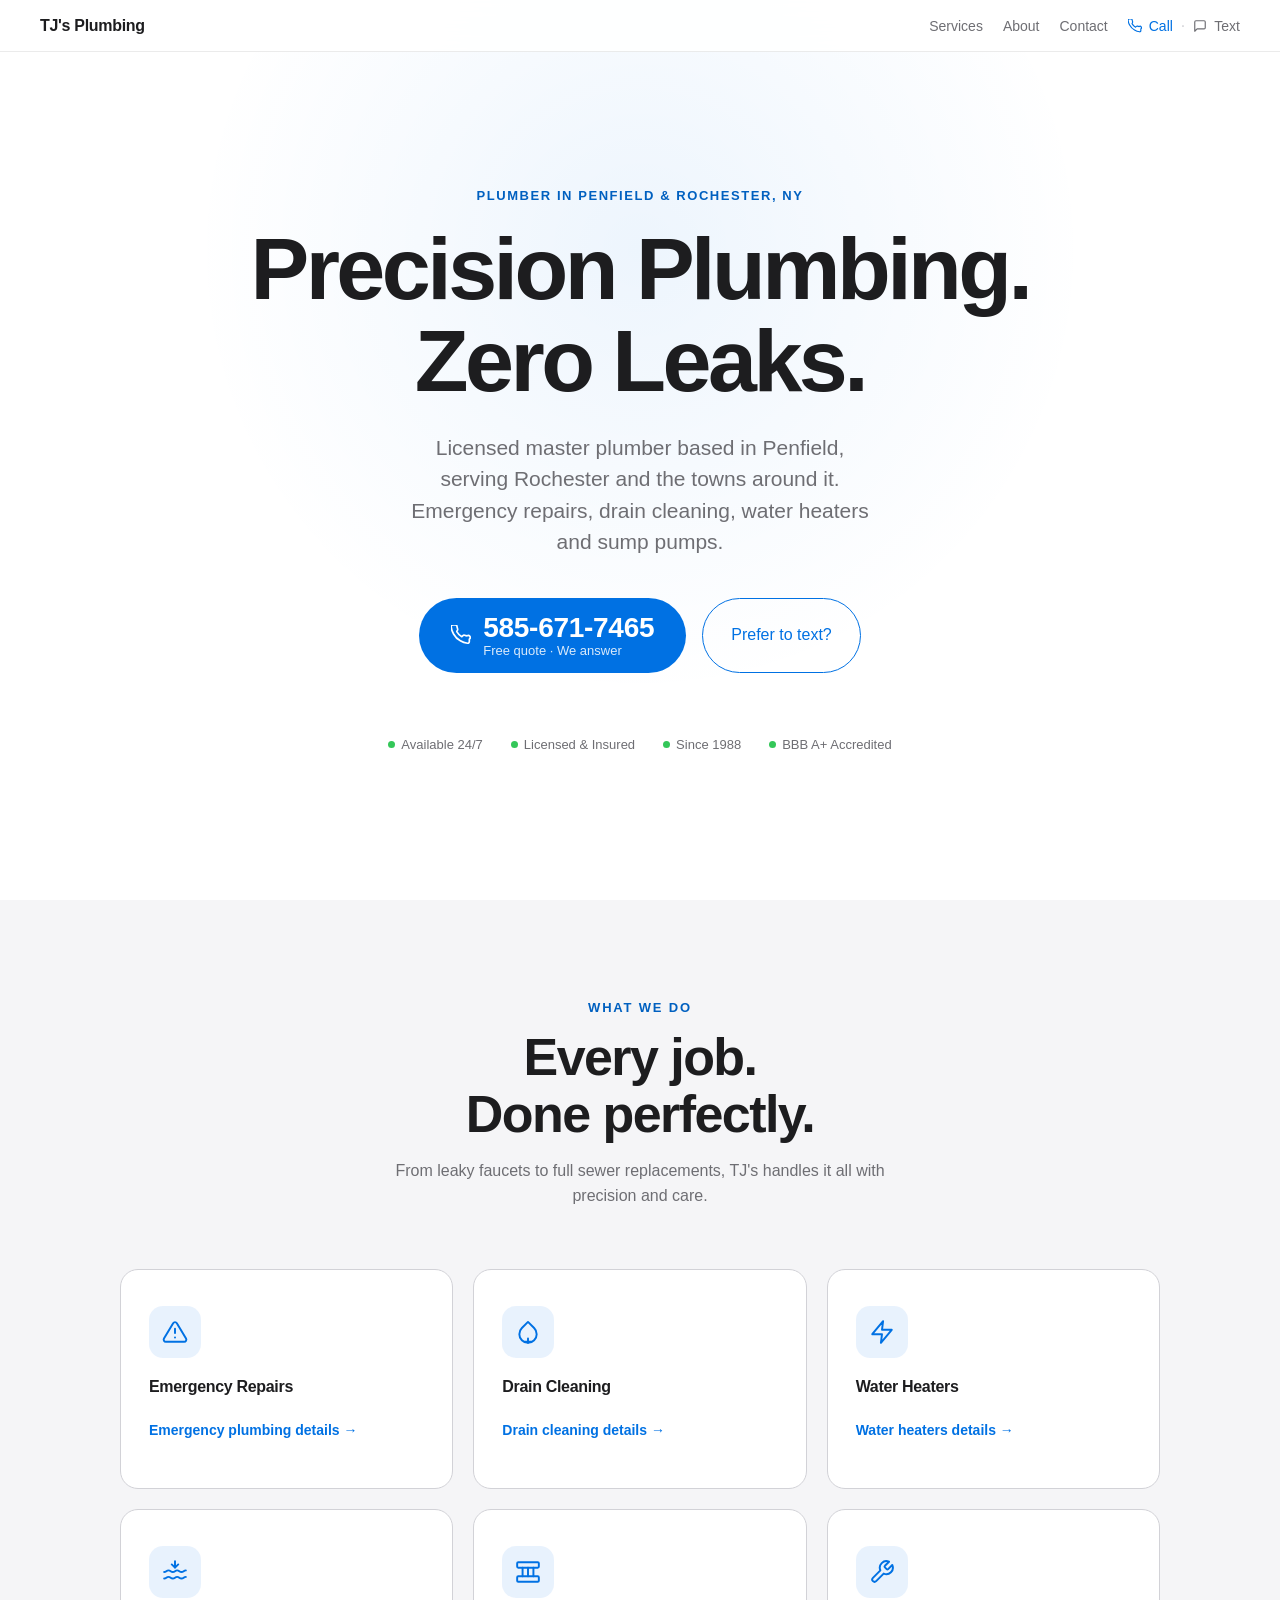
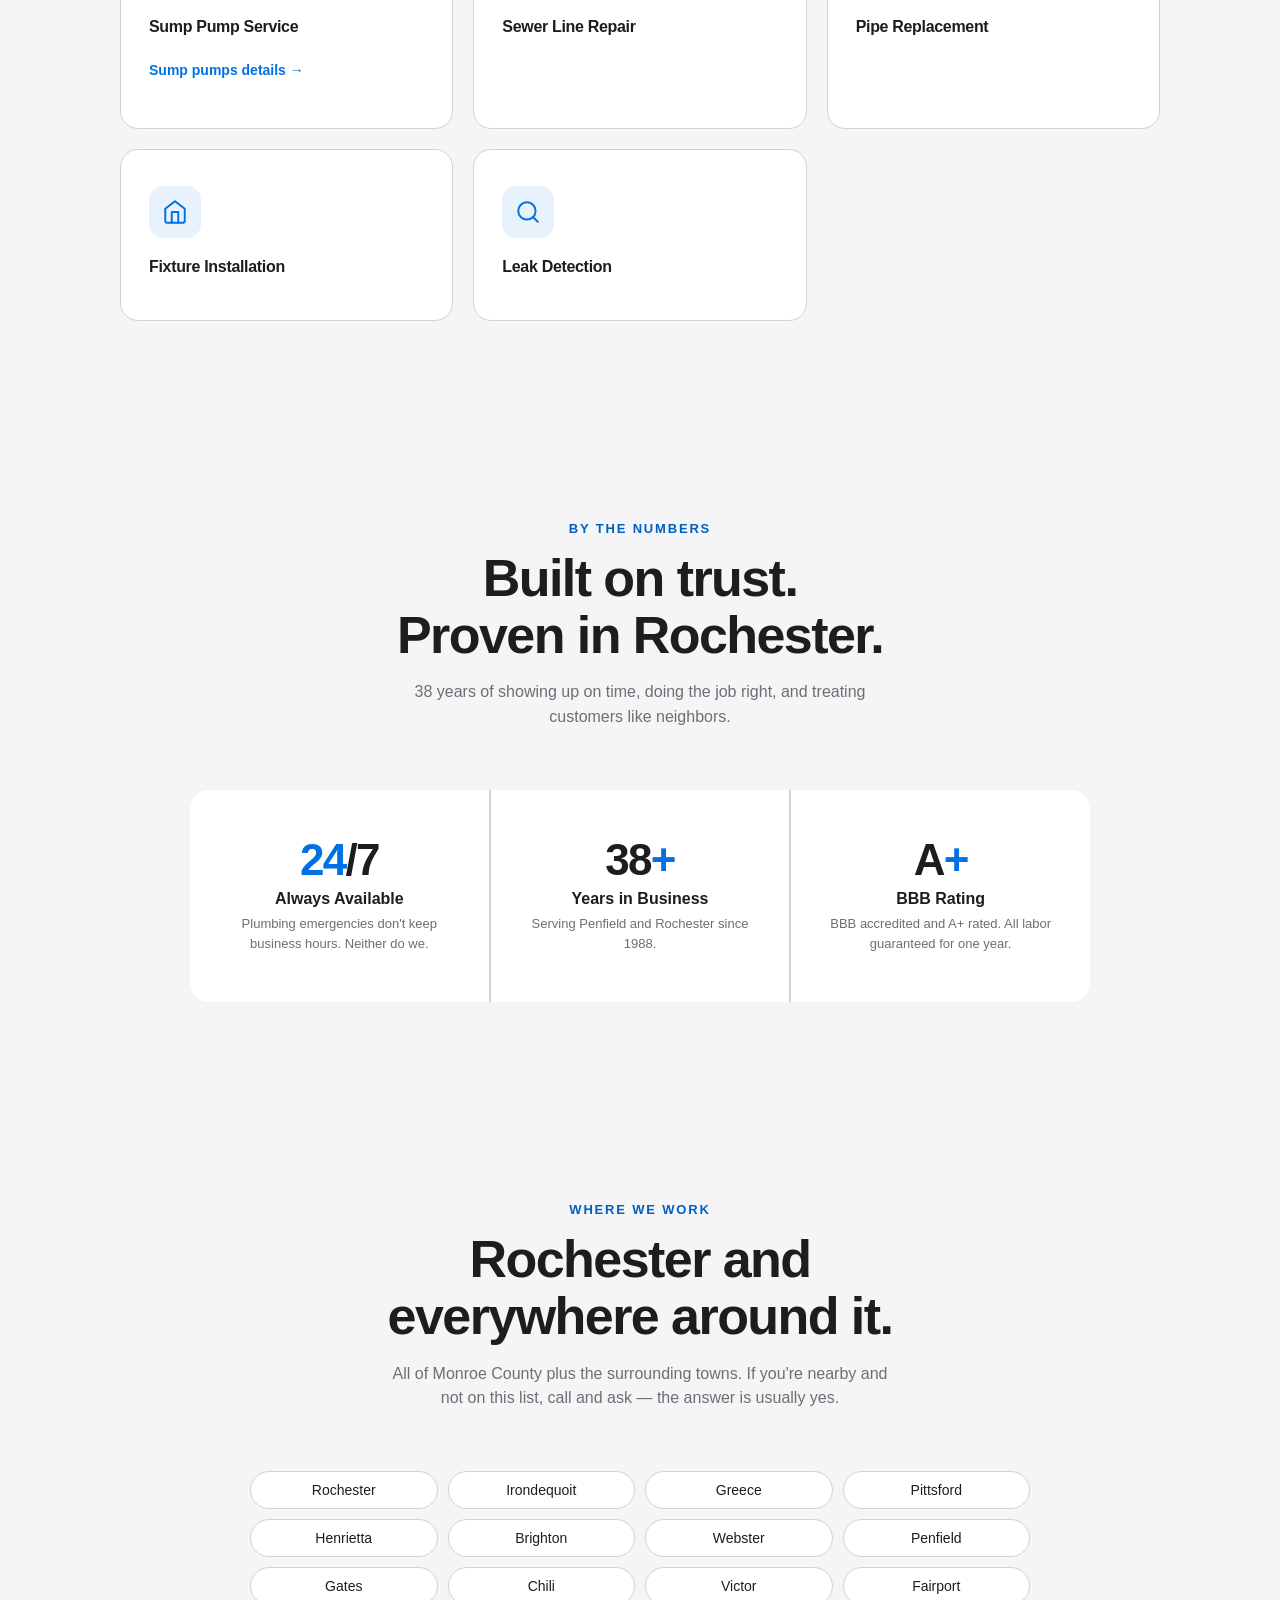
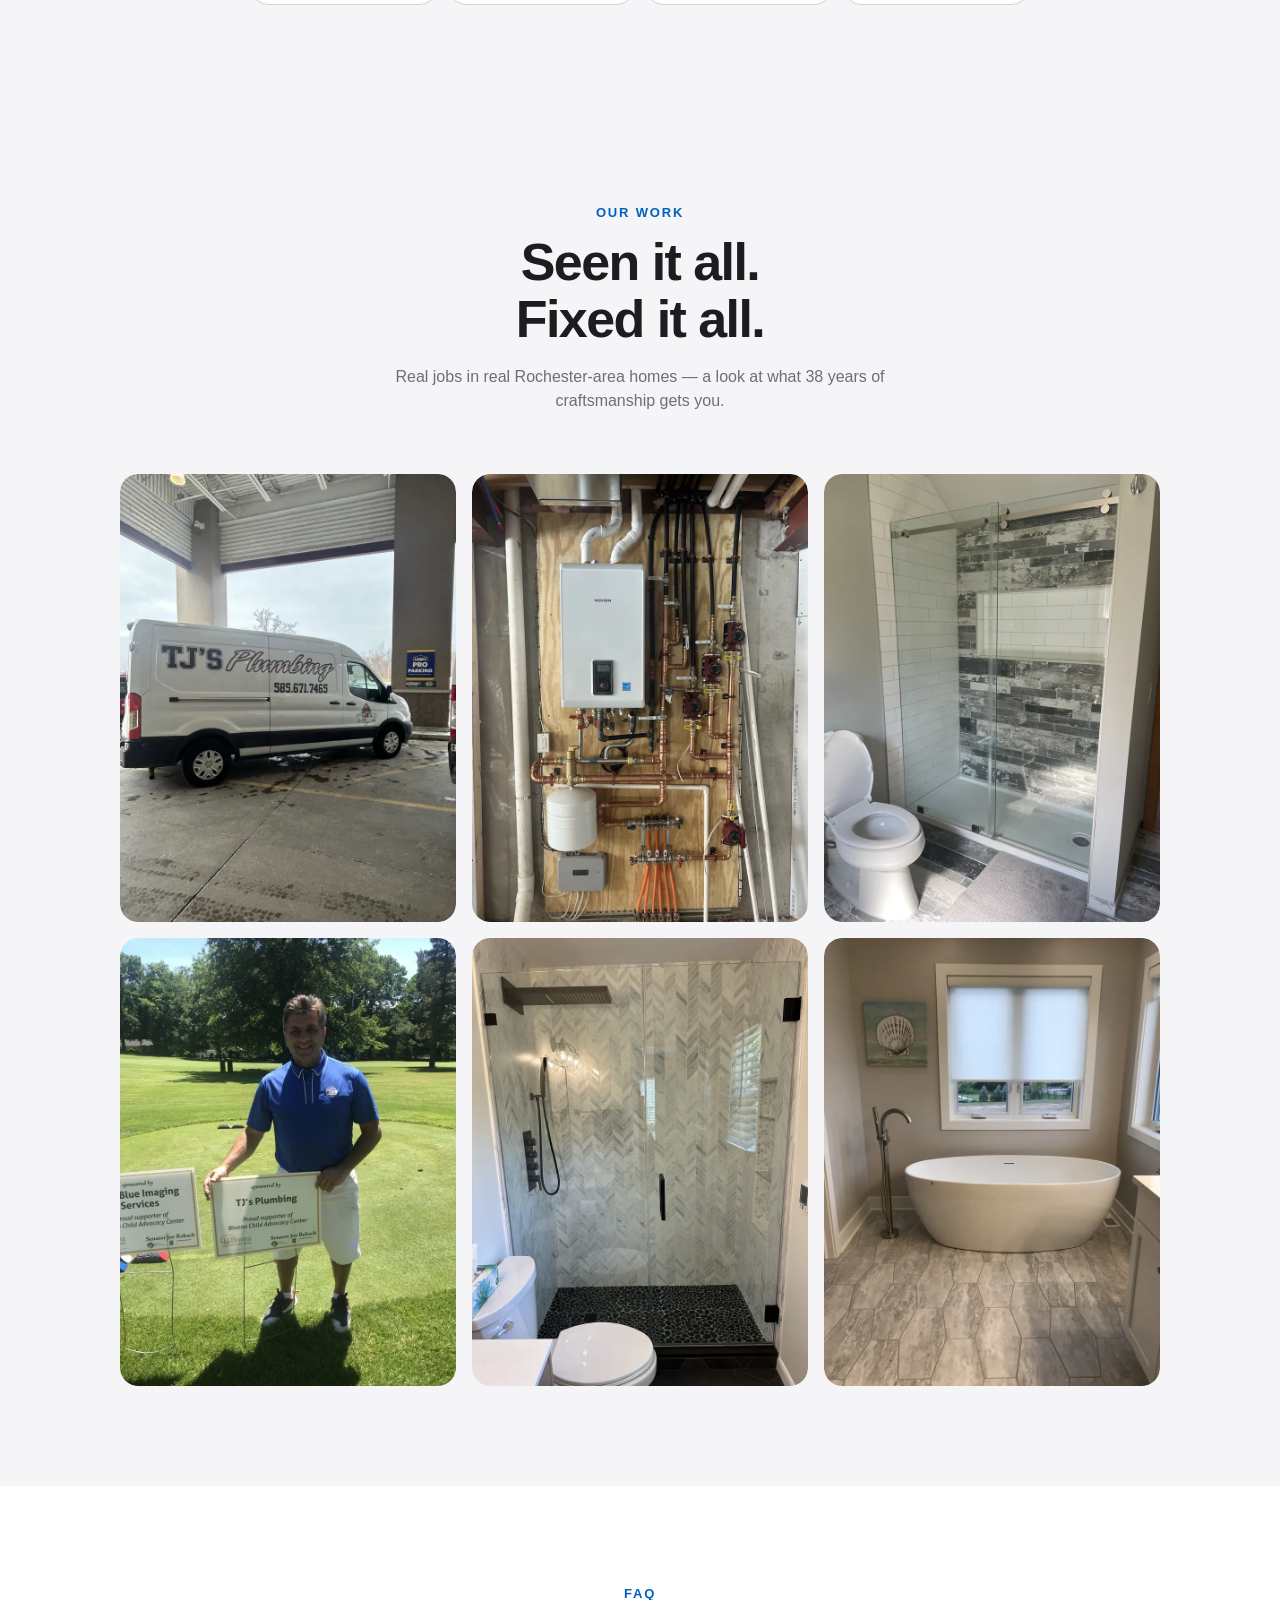
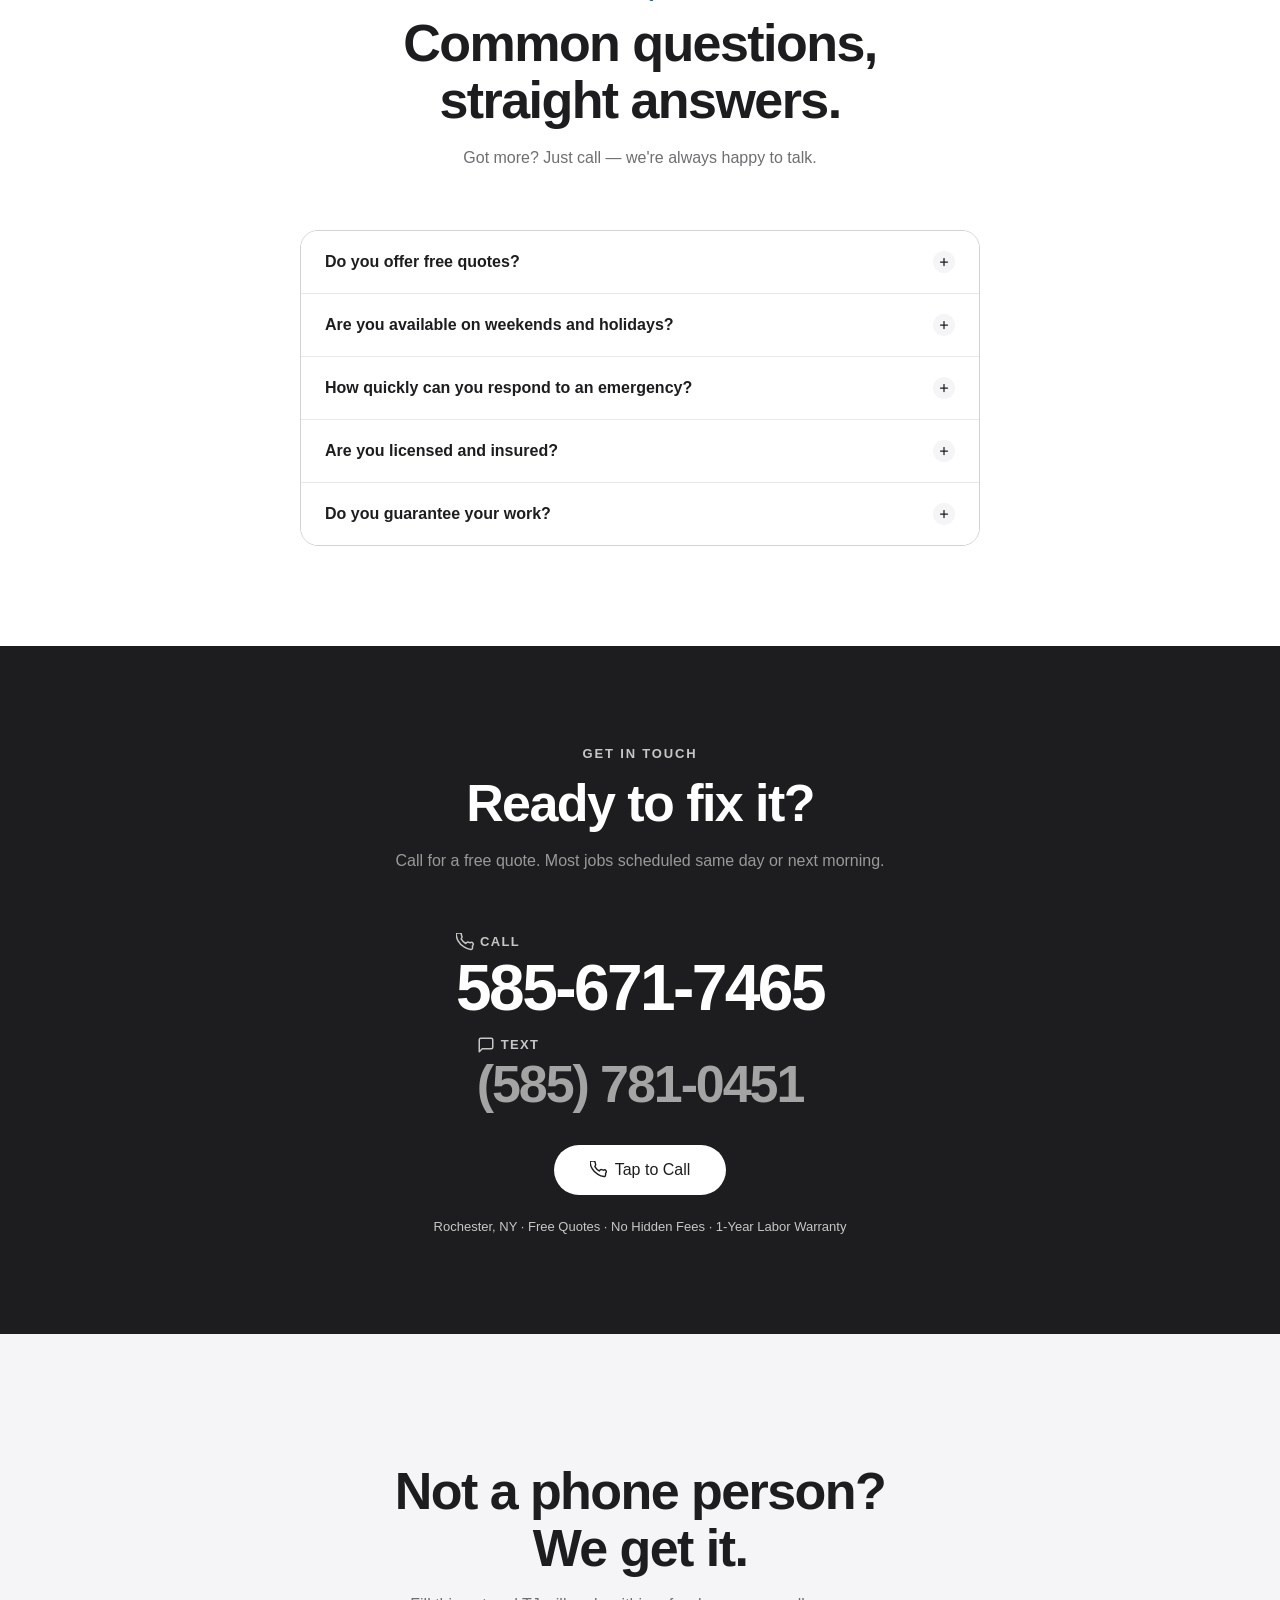
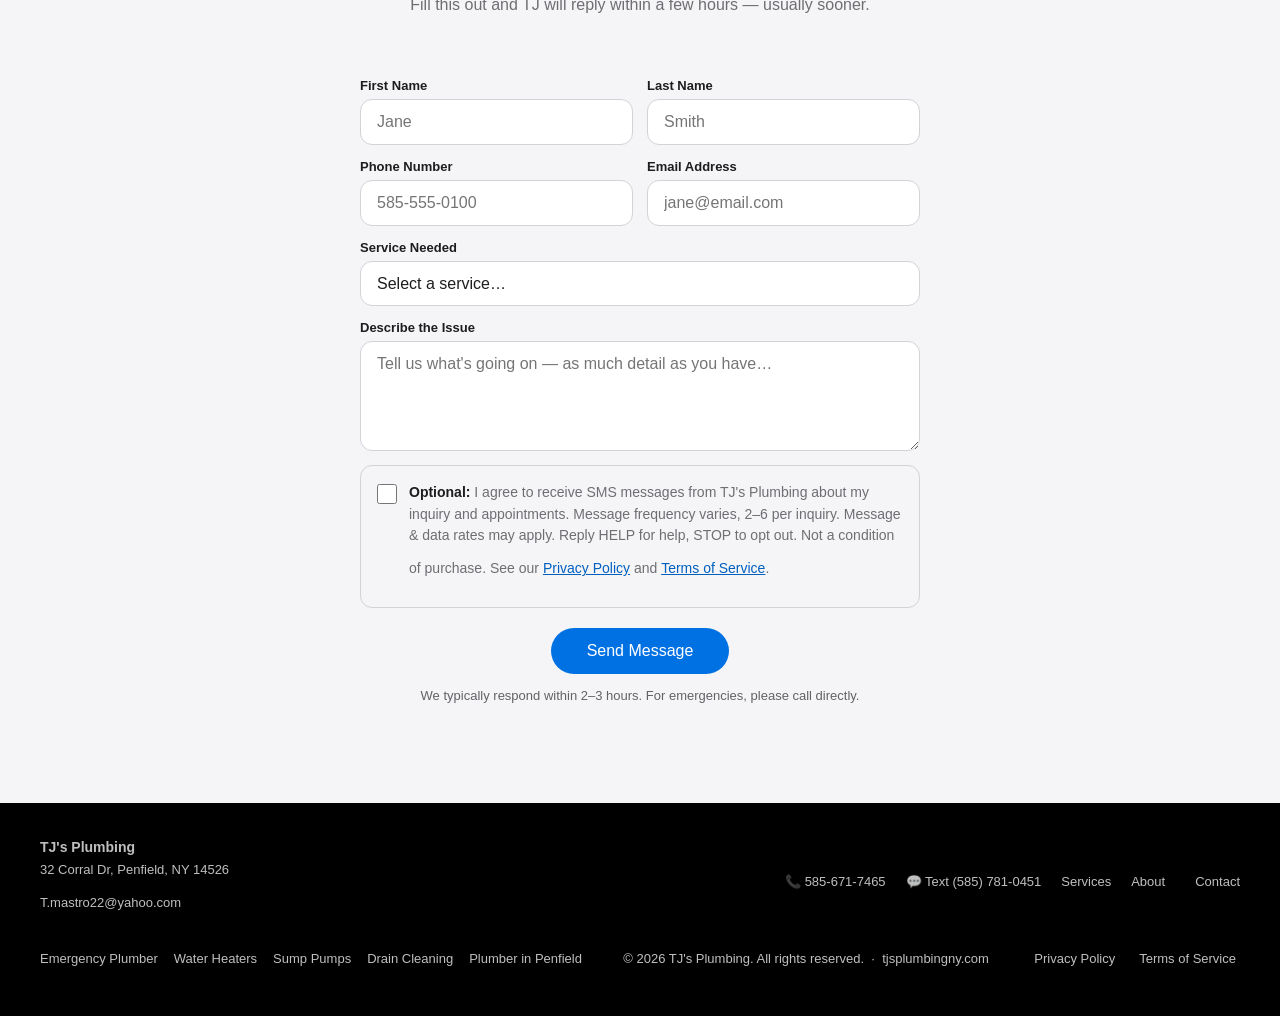
==== commit 7cb8b319: "Nov 19 audit fixes: unsourced claims, honeypot, Penfield titles, favicon Content (Gate 6b): - Remove" ====
--- a/index.html
+++ b/index.html
@@ -2,6 +2,9 @@
 <html lang="en">
 <head>
   <meta charset="UTF-8" />
+  <link rel="icon" href="/favicon.svg" type="image/svg+xml" />
+  <link rel="icon" href="/favicon.ico" sizes="48x48" />
+  <link rel="apple-touch-icon" href="/apple-touch-icon.png" />
   <meta name="viewport" content="width=device-width, initial-scale=1.0, viewport-fit=cover" />
   <meta name="description" content="TJ's Plumbing: Penfield and Rochester plumber, 24/7. Emergency repairs, drain cleaning, water heaters and sump pumps. Licensed master plumber. 585-671-7465." />
   <meta name="robots" content="index, follow" />
@@ -390,6 +393,7 @@
     .form-field textarea { resize: vertical; min-height: 110px; }
     .form-submit { display: flex; justify-content: center; margin-top: 20px; }
     .form-submit .btn-primary { border: none; cursor: pointer; font-family: var(--font); font-size: 16px; padding: 14px 36px; }
+    .hp-field { position: absolute; left: -9999px; width: 1px; height: 1px; overflow: hidden; }
     .form-note { font-size: 13px; color: var(--light); text-align: center; margin-top: 14px; }
 
     /* ── FOOTER ── */
@@ -404,7 +408,8 @@
     .footer-brand-block { display: flex; flex-direction: column; gap: 3px; }
     .footer-addr { font-size: 13px; color: rgba(255,255,255,0.4); text-decoration: none; }
     .footer-addr:hover { color: rgba(255,255,255,0.7); }
-    .footer-links { display: flex; gap: 20px; }
+    .footer-links { display: flex; gap: 20px; flex-wrap: wrap; }
+    .footer-links a { white-space: nowrap; }
 
 
     /* ── LEGAL MODALS ── */
@@ -605,8 +610,8 @@
     <div class="hero-badges" aria-label="Key credentials">
       <span><span class="dot" aria-hidden="true"></span>Available 24/7</span>
       <span><span class="dot" aria-hidden="true"></span>Licensed &amp; Insured</span>
-      <span><span class="dot" aria-hidden="true"></span>Rochester Local</span>
-      <span><span class="dot" aria-hidden="true"></span>Satisfaction Guaranteed</span>
+      <span><span class="dot" aria-hidden="true"></span>Since 1988</span>
+      <span><span class="dot" aria-hidden="true"></span>BBB A+ Accredited</span>
     </div>
   </section>
 
@@ -623,7 +628,7 @@
           <svg viewBox="0 0 24 24" fill="none" stroke="currentColor" stroke-width="1.8" stroke-linecap="round" stroke-linejoin="round"><path d="M10.29 3.86L1.82 18a2 2 0 001.71 3h16.94a2 2 0 001.71-3L13.71 3.86a2 2 0 00-3.42 0z"/><line x1="12" y1="9" x2="12" y2="13"/><line x1="12" y1="17" x2="12.01" y2="17"/></svg>
         </div>
         <h3>Emergency Repairs</h3>
-        <p>Burst pipe at 2am? We're there. Our rapid-response team is on call around the clock to stop damage before it spreads.</p>
+        <p>Burst pipe at 2am? Call TJ. Fast repairs to stop the damage before it spreads.</p>
         <a class="service-more" href="/emergency-plumber/">Emergency plumbing details &rarr;</a>
       </div>
 
@@ -649,7 +654,7 @@
       <!-- NEW: Sump Pump -->
       <div class="service-card reveal">
         <div class="service-icon" aria-hidden="true">
-          <svg viewBox="0 0 24 24" fill="none" stroke="currentColor" stroke-width="1.8" stroke-linecap="round" stroke-linejoin="round"><rect x="3" y="11" width="18" height="11" rx="2"/><path d="M7 11V7a5 5 0 0110 0v4"/><line x1="12" y1="15" x2="12" y2="17"/></svg>
+          <svg viewBox="0 0 24 24" fill="none" stroke="currentColor" stroke-width="1.8" stroke-linecap="round" stroke-linejoin="round"><path d="M2 12c2 0 2-1.5 4-1.5S8 12 10 12s2-1.5 4-1.5 2 1.5 4 1.5 2-1.5 4-1.5"/><path d="M2 18c2 0 2-1.5 4-1.5S8 18 10 18s2-1.5 4-1.5 2 1.5 4 1.5 2-1.5 4-1.5"/><path d="M12 2v6m-3-3l3 3 3-3"/></svg>
         </div>
         <h3>Sump Pump Service</h3>
         <p>Rochester winters are brutal. We install, repair, and replace sump pumps so your basement stays dry all year.</p>
@@ -706,41 +711,20 @@
       </div>
       <div class="trust-item">
         <div class="trust-num">38<em>+</em></div>
-        <div class="trust-label">Years in Rochester</div>
-        <div class="trust-desc">38 years of trust, built one satisfied customer at a time.</div>
+        <div class="trust-label">Years in Business</div>
+        <div class="trust-desc">Serving Penfield and Rochester since 1988.</div>
       </div>
       <div class="trust-item">
-        <div class="trust-num">100<em>%</em></div>
-        <div class="trust-label">Satisfaction Guarantee</div>
-        <div class="trust-desc">If it's not right, we come back and fix it. No charge.</div>
+        <div class="trust-num">A<em>+</em></div>
+        <div class="trust-label">BBB Rating</div>
+        <div class="trust-desc">BBB accredited and A+ rated. All labor guaranteed for one year.</div>
       </div>
     </div>
   </section>
 
-  <!-- REVIEWS -->
-  <section class="reviews" aria-labelledby="reviews-h">
-    <p class="section-eyebrow reveal">Customer Reviews</p>
-    <h2 class="section-title reveal" id="reviews-h">What Rochester<br>is saying.</h2>
-    <p class="section-sub reveal">Don't take our word for it — here's what our neighbors have to say.</p>
-    <div class="reviews-grid">
-      <div class="review-card reveal">
-        <div class="stars" role="img" aria-label="5 out of 5 stars"><span class="star" aria-hidden="true">★</span><span class="star" aria-hidden="true">★</span><span class="star" aria-hidden="true">★</span><span class="star" aria-hidden="true">★</span><span class="star" aria-hidden="true">★</span></div>
-        <p class="review-text">"TJ showed up within an hour of my call — on a Sunday night. Fixed the burst pipe fast and the price was totally fair. I won't call anyone else."</p>
-        <div><div class="review-name">Mike D.</div><div class="review-location">Irondequoit, NY</div></div>
-      </div>
-      <div class="review-card reveal">
-        <div class="stars" role="img" aria-label="5 out of 5 stars"><span class="star" aria-hidden="true">★</span><span class="star" aria-hidden="true">★</span><span class="star" aria-hidden="true">★</span><span class="star" aria-hidden="true">★</span><span class="star" aria-hidden="true">★</span></div>
-        <p class="review-text">"Had TJ replace our water heater and repipe the basement. Clean, professional, on time, and he explained everything before starting. Highly recommend."</p>
-        <div><div class="review-name">Sarah L.</div><div class="review-location">Pittsford, NY</div></div>
-      </div>
-      <div class="review-card reveal">
-        <div class="stars" role="img" aria-label="5 out of 5 stars"><span class="star" aria-hidden="true">★</span><span class="star" aria-hidden="true">★</span><span class="star" aria-hidden="true">★</span><span class="star" aria-hidden="true">★</span><span class="star" aria-hidden="true">★</span></div>
-        <p class="review-text">"Called three plumbers. TJ was the only one who picked up. He was at our house in 45 minutes and had our drain cleared in under an hour. Incredible."</p>
-        <div><div class="review-name">James R.</div><div class="review-location">Greece, NY</div></div>
-      </div>
-    </div>
-    <!-- Review count placeholder — update with real numbers from Tom's GBP -->
-  </section>
+  <!-- REVIEWS: removed Nov 19, 2026. The three cards shipped with the April template
+       (Mike D. / Sarah L. / James R.) had no source. Re-add only real reviews copied word
+       for word from Tom's Google Business Profile, with first name + last initial. -->
 
   <!-- SERVICE AREAS -->
   <section class="areas" aria-labelledby="areas-h">
@@ -813,11 +797,11 @@
       </div>
       <div class="faq-item">
         <button class="faq-q" aria-expanded="false" aria-controls="faq3">How quickly can you respond to an emergency?<span class="faq-icon" aria-hidden="true"><svg viewBox="0 0 24 24" fill="none" stroke="currentColor" stroke-width="2.5" stroke-linecap="round"><line x1="12" y1="5" x2="12" y2="19"/><line x1="5" y1="12" x2="19" y2="12"/></svg></span></button>
-        <div class="faq-a" id="faq3">Most emergency calls in Monroe County get a response within 45–60 minutes. We aim to be the fastest in the area.</div>
+        <div class="faq-a" id="faq3">Call 585-671-7465 and TJ will tell you on the phone when he can be there. Being based in Penfield keeps him close to the east side of Monroe County.</div>
       </div>
       <div class="faq-item">
-        <button class="faq-q" aria-expanded="false" aria-controls="faq4">Are you licensed and insured in New York State?<span class="faq-icon" aria-hidden="true"><svg viewBox="0 0 24 24" fill="none" stroke="currentColor" stroke-width="2.5" stroke-linecap="round"><line x1="12" y1="5" x2="12" y2="19"/><line x1="5" y1="12" x2="19" y2="12"/></svg></span></button>
-        <div class="faq-a" id="faq4">Yes. TJ holds a valid New York State Master Plumber license and carries full liability insurance and workers' comp on every job.</div>
+        <button class="faq-q" aria-expanded="false" aria-controls="faq4">Are you licensed and insured?<span class="faq-icon" aria-hidden="true"><svg viewBox="0 0 24 24" fill="none" stroke="currentColor" stroke-width="2.5" stroke-linecap="round"><line x1="12" y1="5" x2="12" y2="19"/><line x1="5" y1="12" x2="19" y2="12"/></svg></span></button>
+        <div class="faq-a" id="faq4">Yes. TJ is a licensed master plumber and carries liability insurance.</div>
       </div>
       <div class="faq-item">
         <button class="faq-q" aria-expanded="false" aria-controls="faq5">Do you guarantee your work?<span class="faq-icon" aria-hidden="true"><svg viewBox="0 0 24 24" fill="none" stroke="currentColor" stroke-width="2.5" stroke-linecap="round"><line x1="12" y1="5" x2="12" y2="19"/><line x1="5" y1="12" x2="19" y2="12"/></svg></span></button>
@@ -893,6 +877,8 @@
             <label for="phone">Phone Number</label>
             <input type="tel" id="phone" name="phone" autocomplete="tel" placeholder="585-555-0100" required />
           </div>
+          <!-- Honeypot: hidden from people and screen readers; bots fill it. -->
+          <div class="hp-field" aria-hidden="true"><label for="company_website">Company website</label><input type="text" id="company_website" name="company_website" tabindex="-1" autocomplete="off" /></div>
           <div class="form-field">
             <label for="email">Email Address</label>
             <input type="email" id="email" name="email" autocomplete="email" placeholder="jane@email.com" />
@@ -1016,6 +1002,7 @@
           tags       : ["website-lead", form.service.value || "general"].filter(Boolean),
           notify_sms : "5854605987",
           sms_consent: consent,
+          company_website: form.company_website ? form.company_website.value : '',
           customField: {
             service_type    : form.service.value,
             customer_notes  : form.message.value.trim()
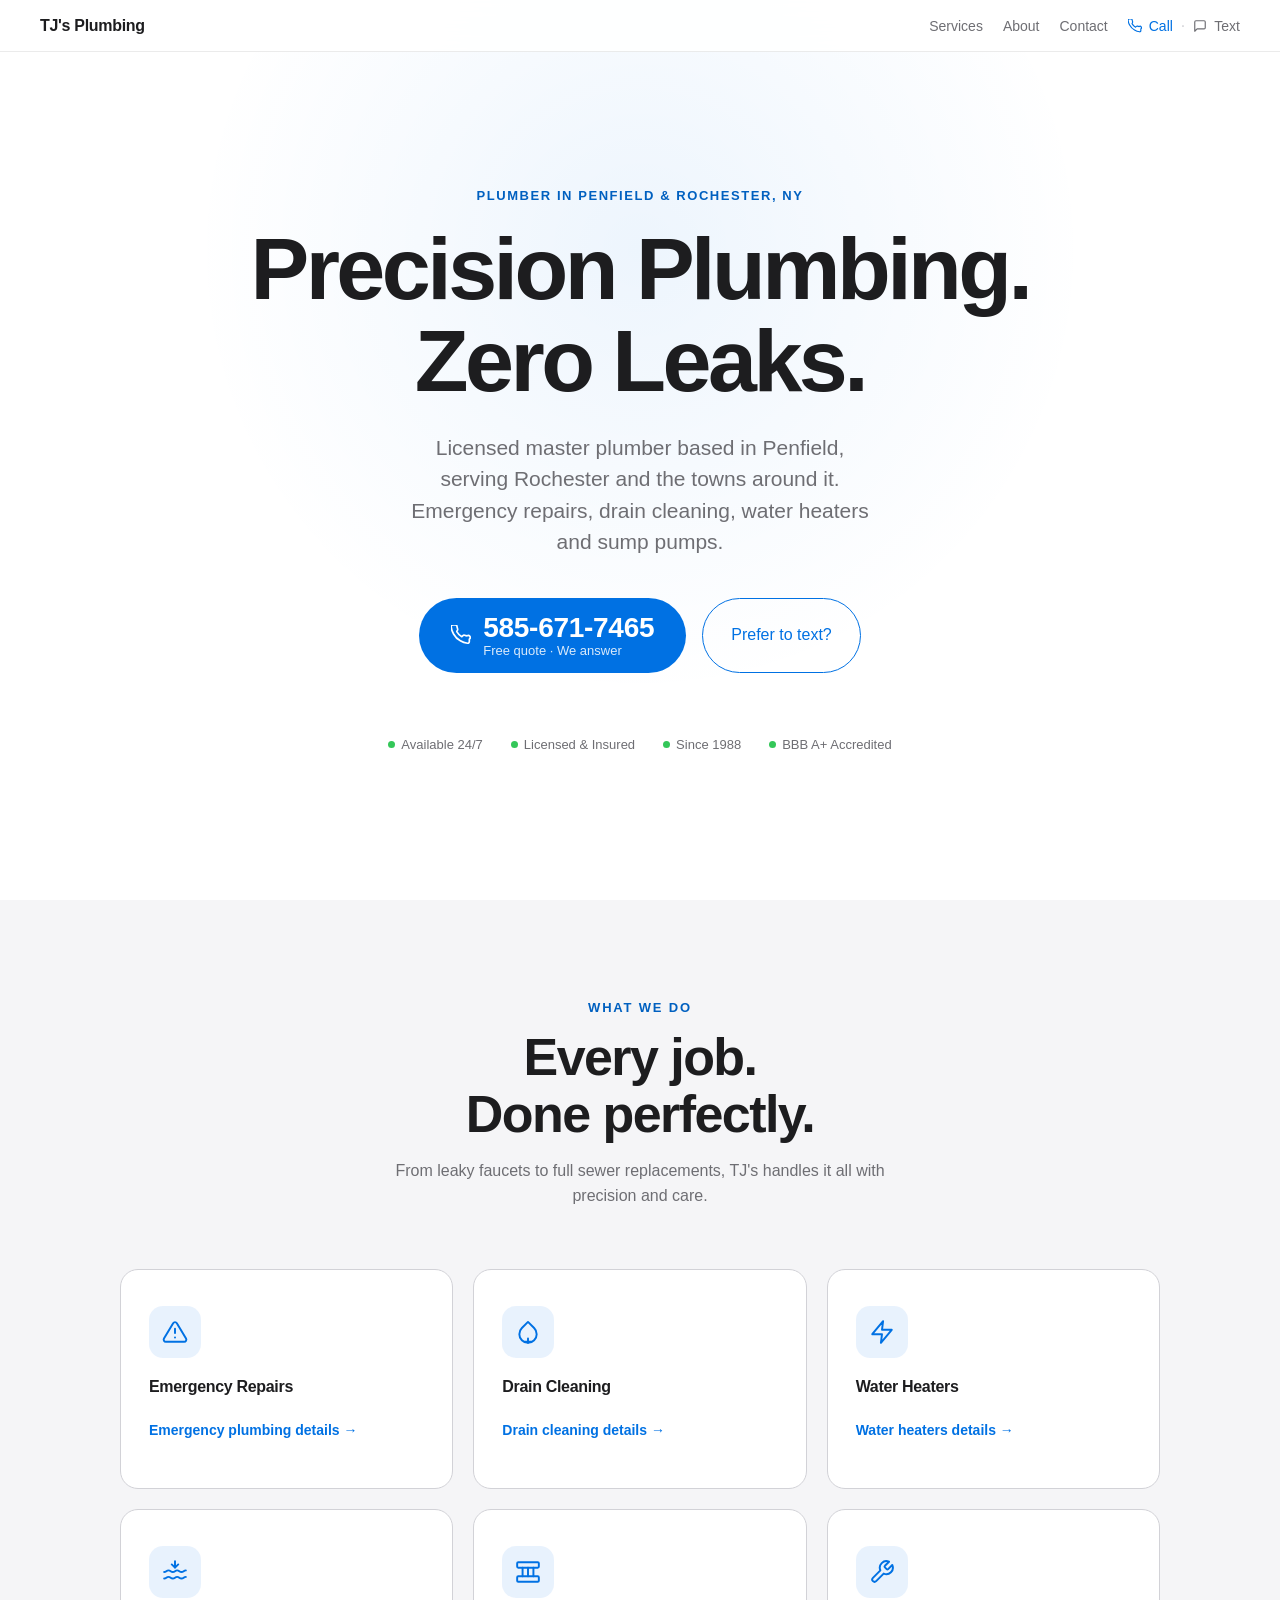
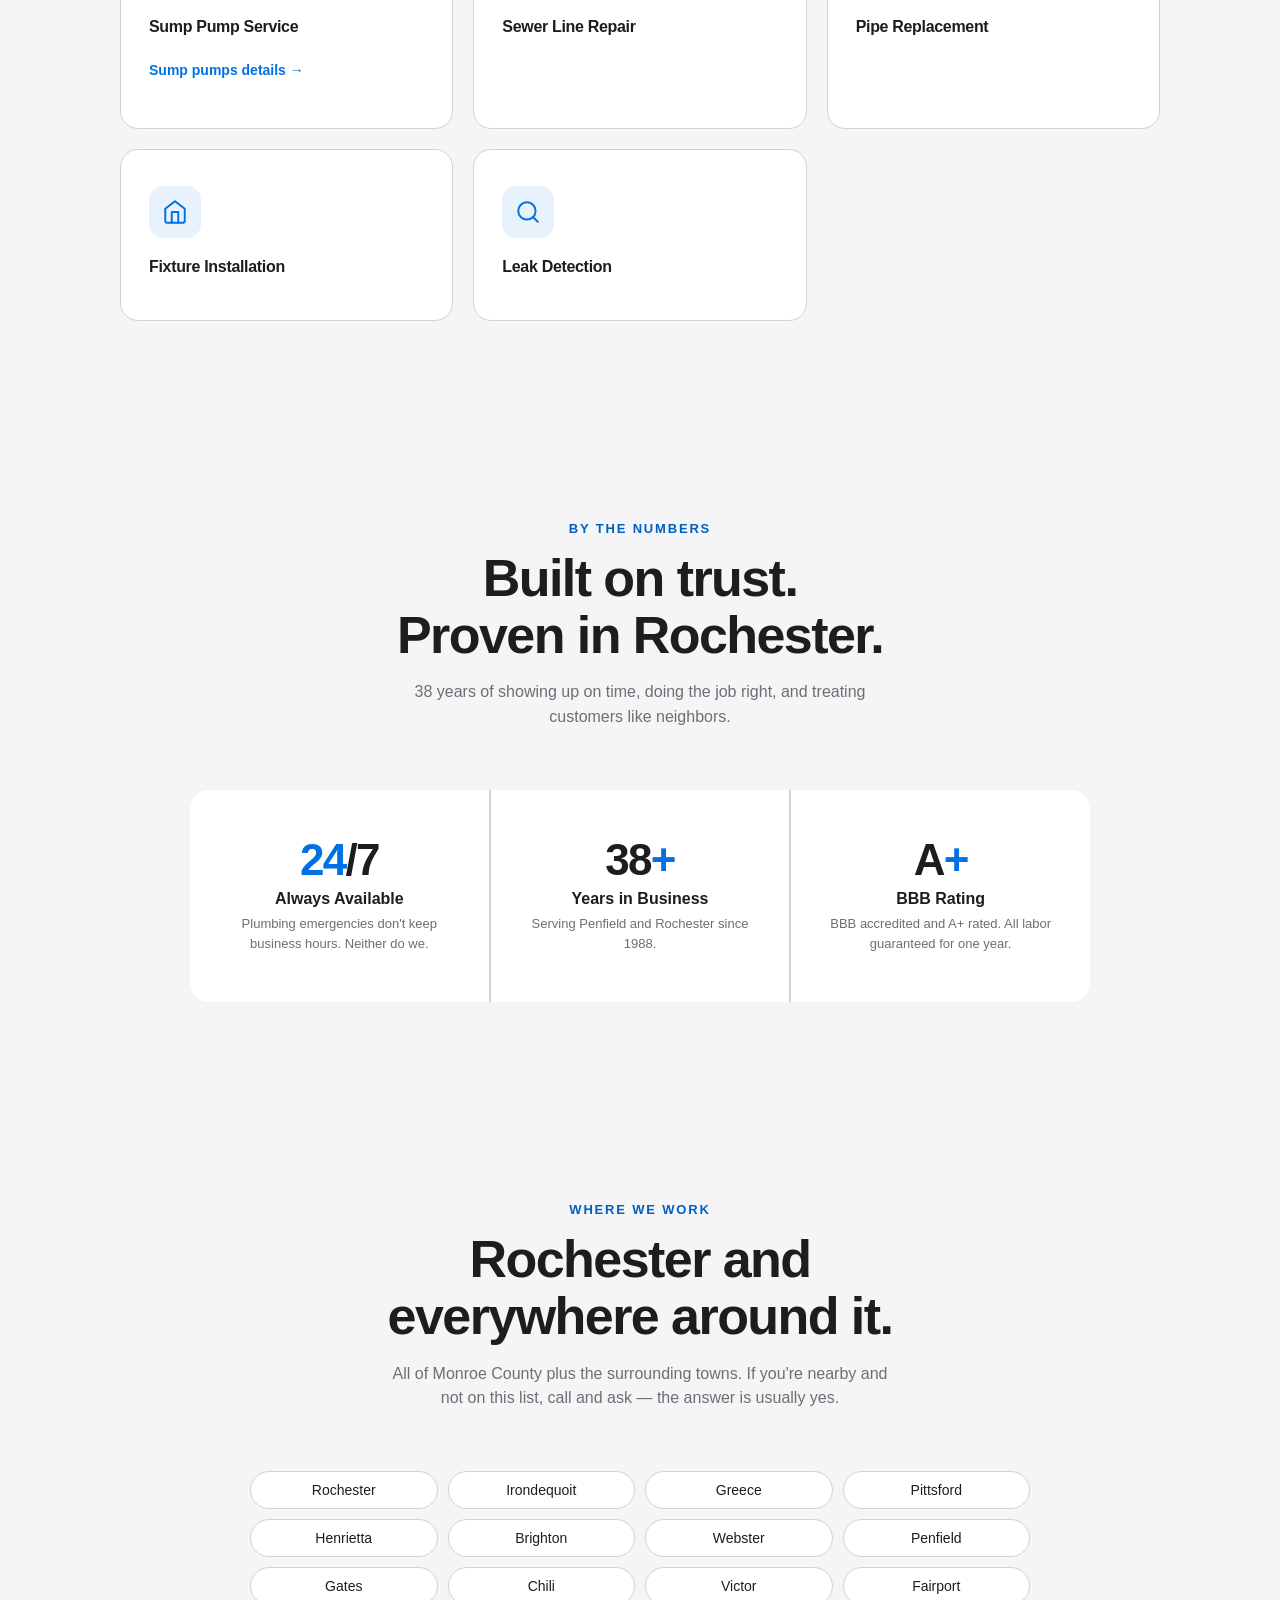
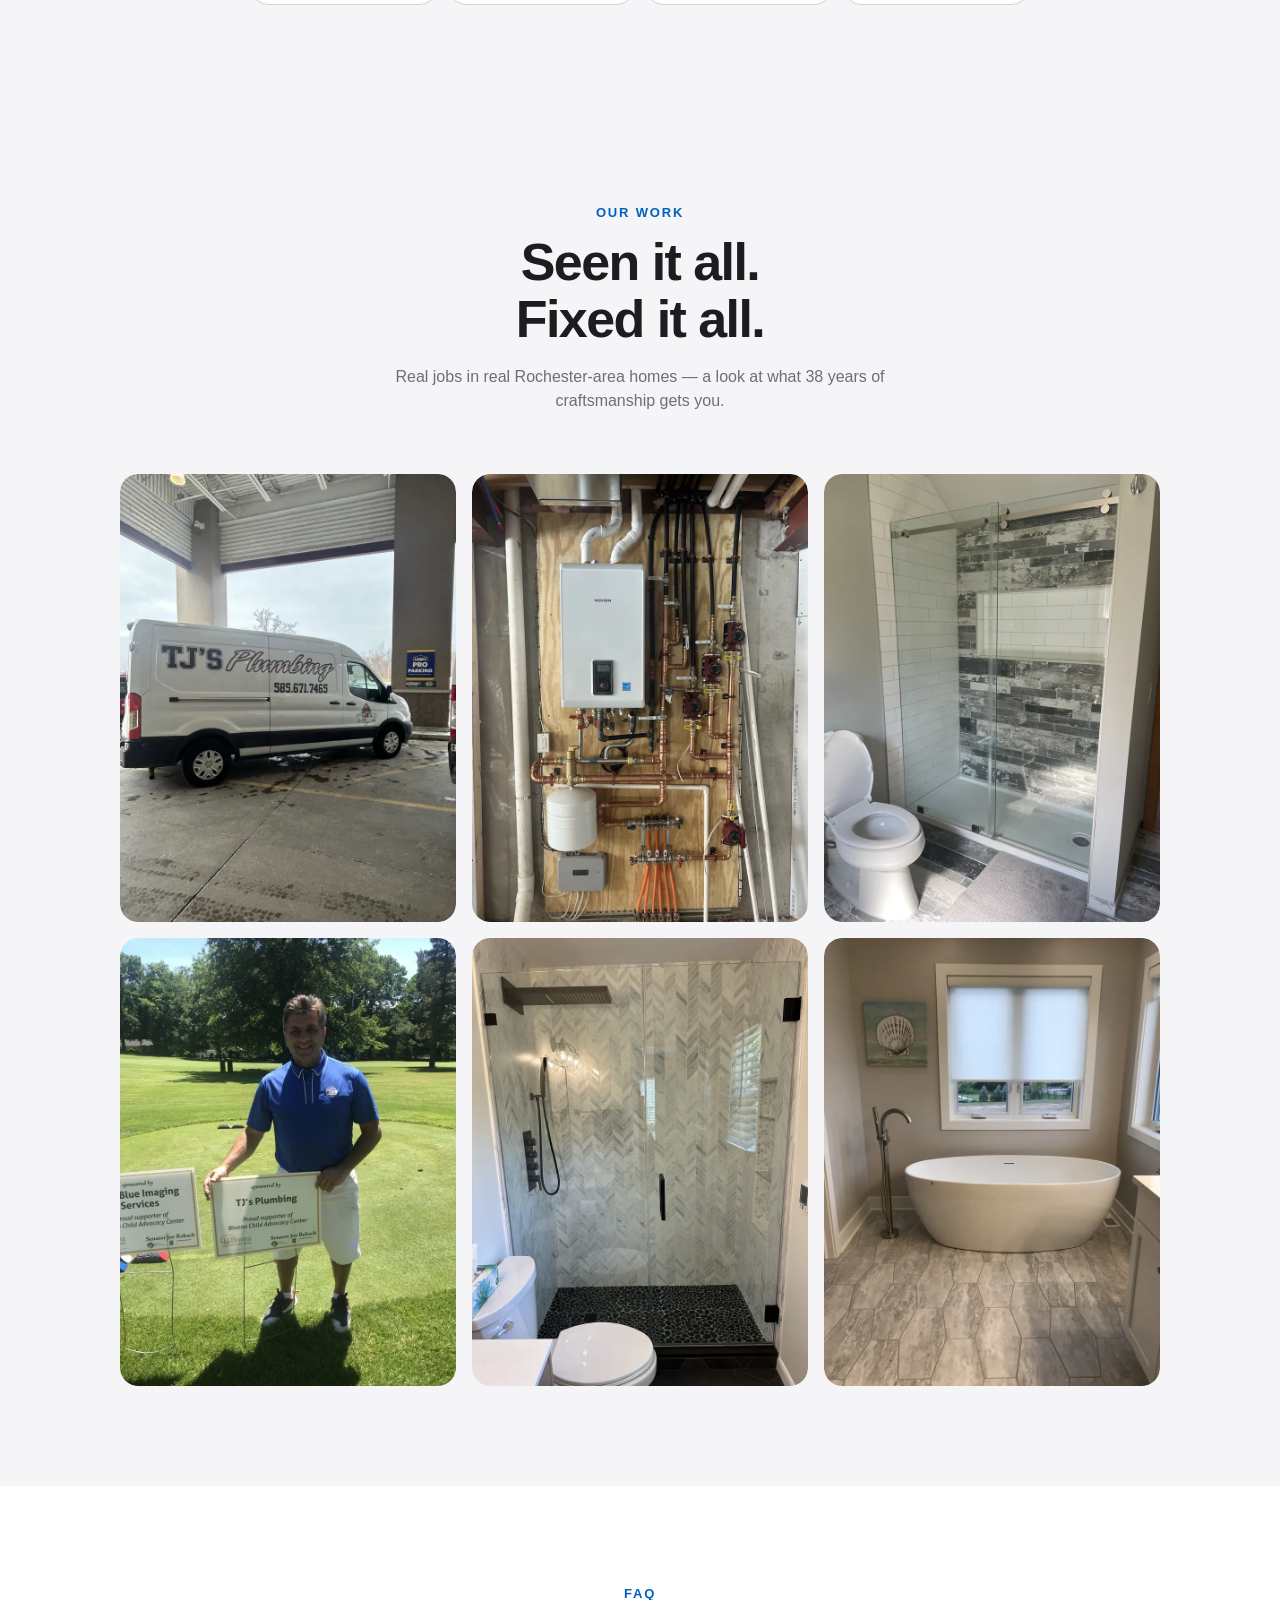
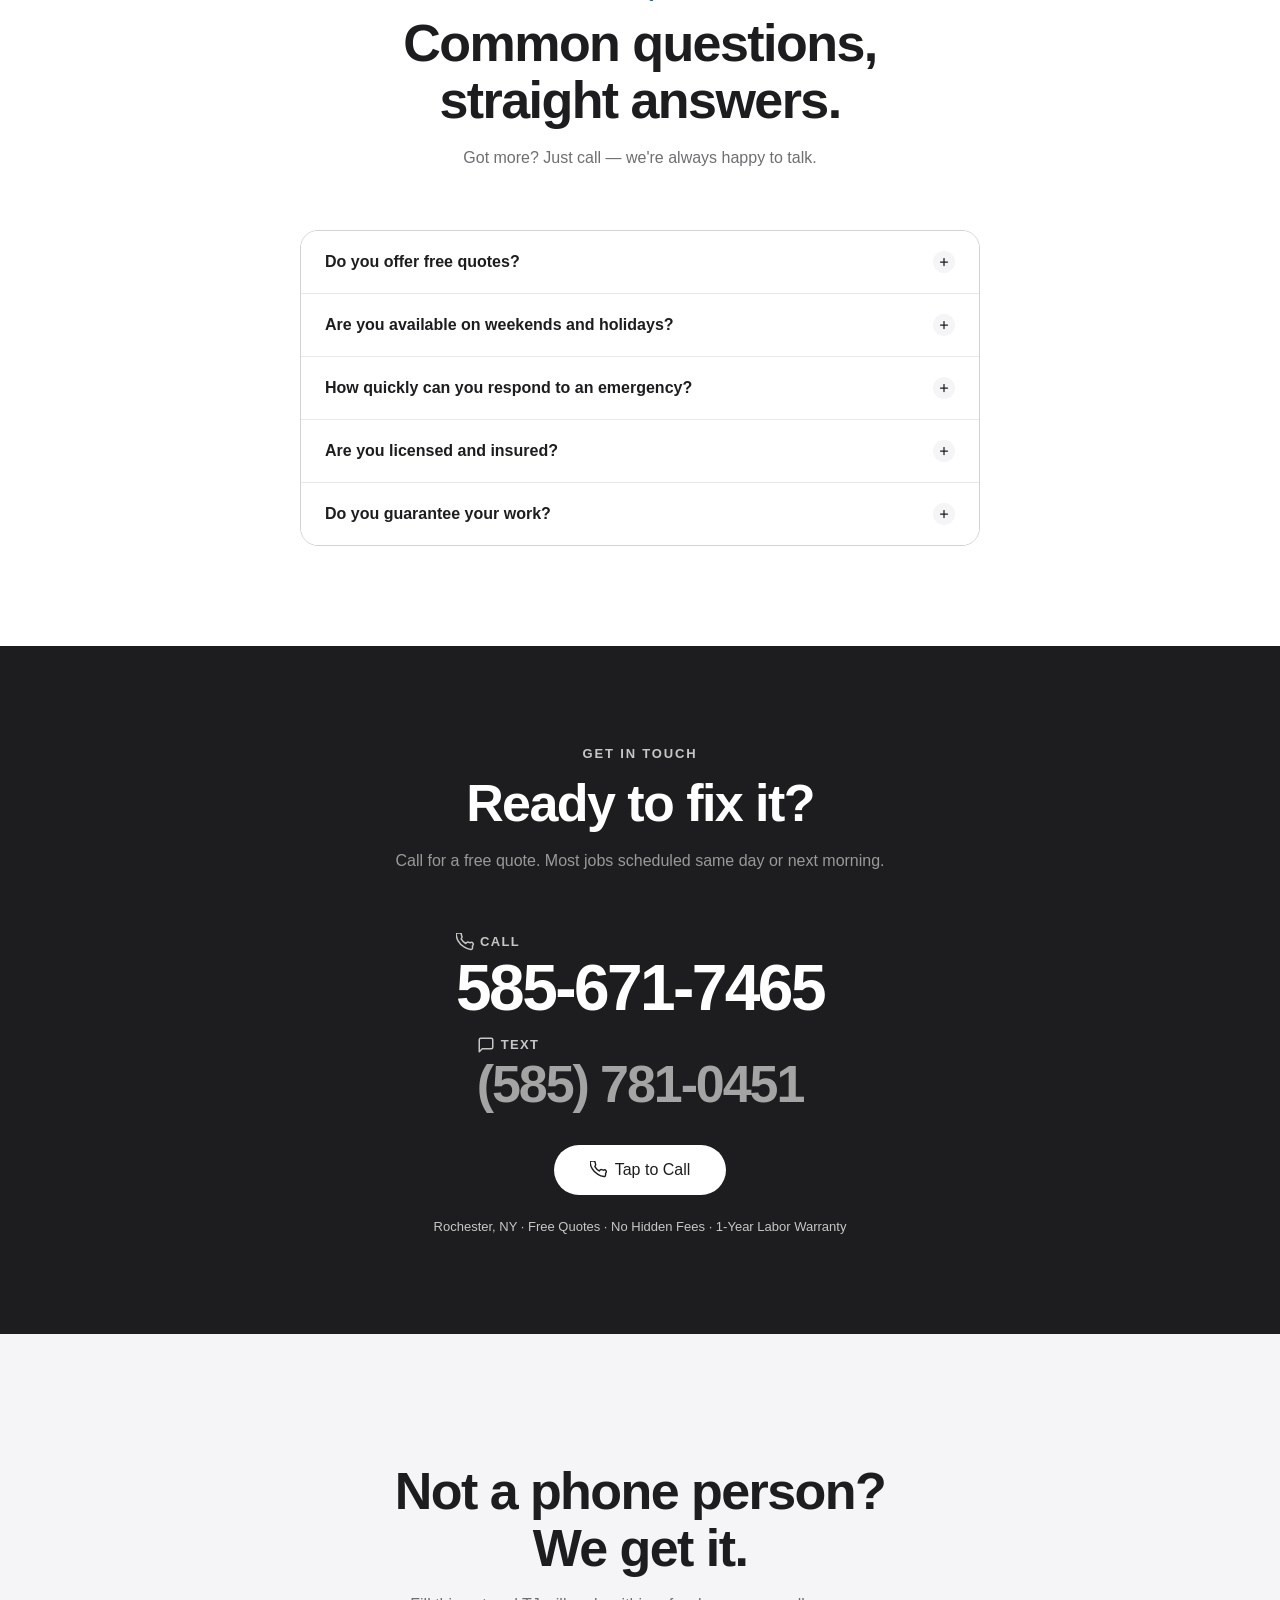
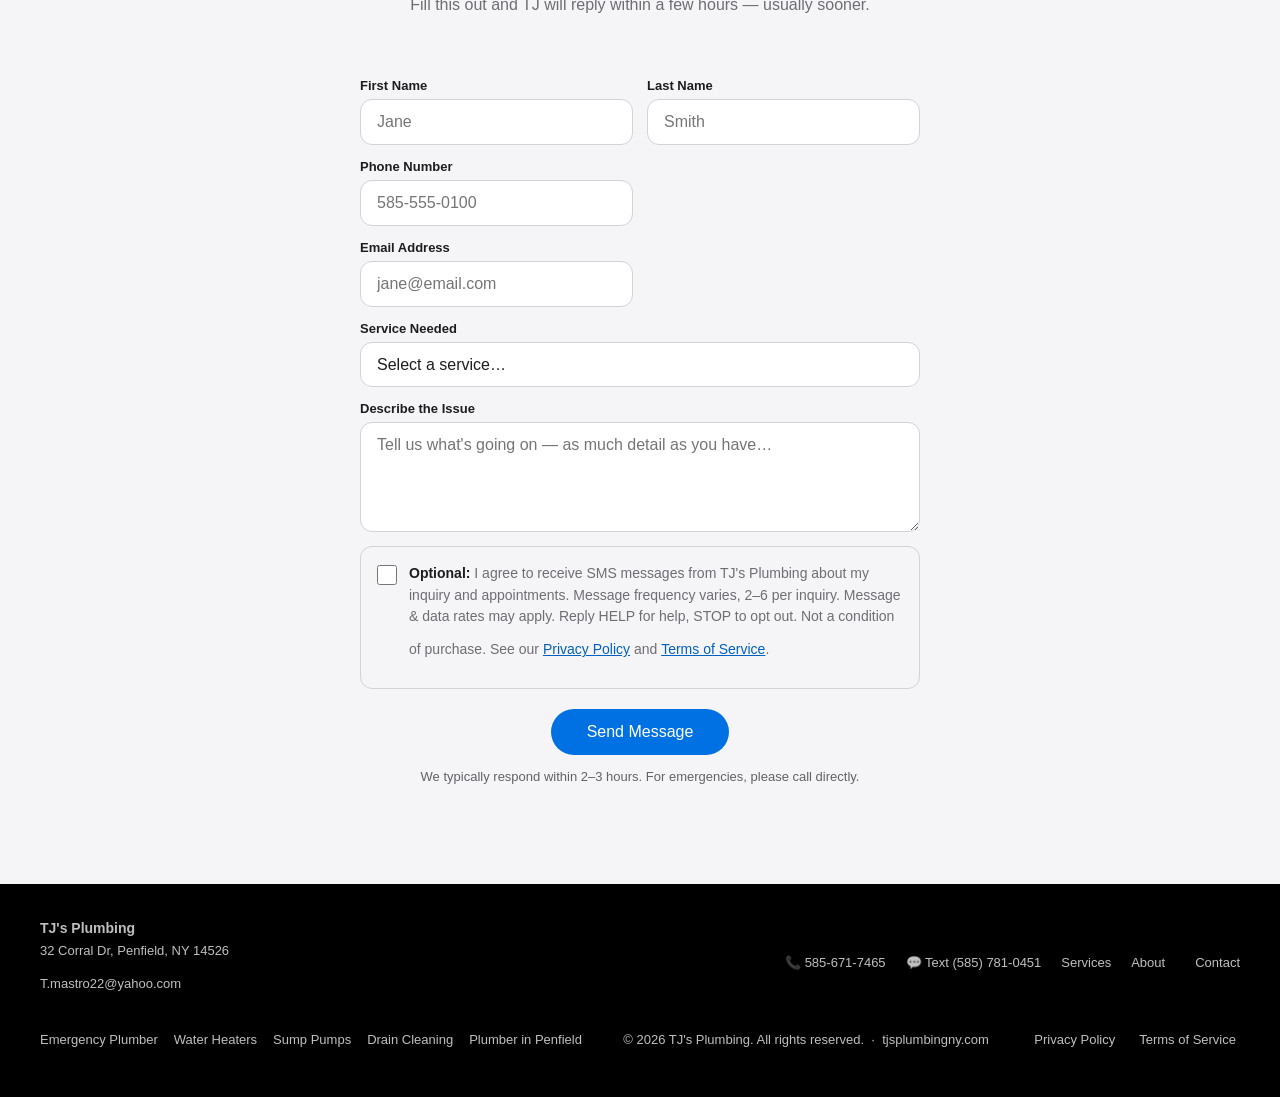
==== commit 481fca11: "Honeypot: no positioned element, 16px input; drop names from comment Co-Authored-By: Claude Opus 5.5" ====
--- a/index.html
+++ b/index.html
@@ -393,7 +393,8 @@
     .form-field textarea { resize: vertical; min-height: 110px; }
     .form-submit { display: flex; justify-content: center; margin-top: 20px; }
     .form-submit .btn-primary { border: none; cursor: pointer; font-family: var(--font); font-size: 16px; padding: 14px 36px; }
-    .hp-field { position: absolute; left: -9999px; width: 1px; height: 1px; overflow: hidden; }
+    .hp-field { height: 0; overflow: hidden; opacity: 0; margin: 0; }
+    .hp-field input { font-size: 16px; }
     .form-note { font-size: 13px; color: var(--light); text-align: center; margin-top: 14px; }
 
     /* ── FOOTER ── */
@@ -723,7 +724,7 @@
   </section>
 
   <!-- REVIEWS: removed Nov 19, 2026. The three cards shipped with the April template
-       (Mike D. / Sarah L. / James R.) had no source. Re-add only real reviews copied word
+       (three first-name/initial testimonials) had no source. Re-add only real reviews copied word
        for word from Tom's Google Business Profile, with first name + last initial. -->
 
   <!-- SERVICE AREAS -->
